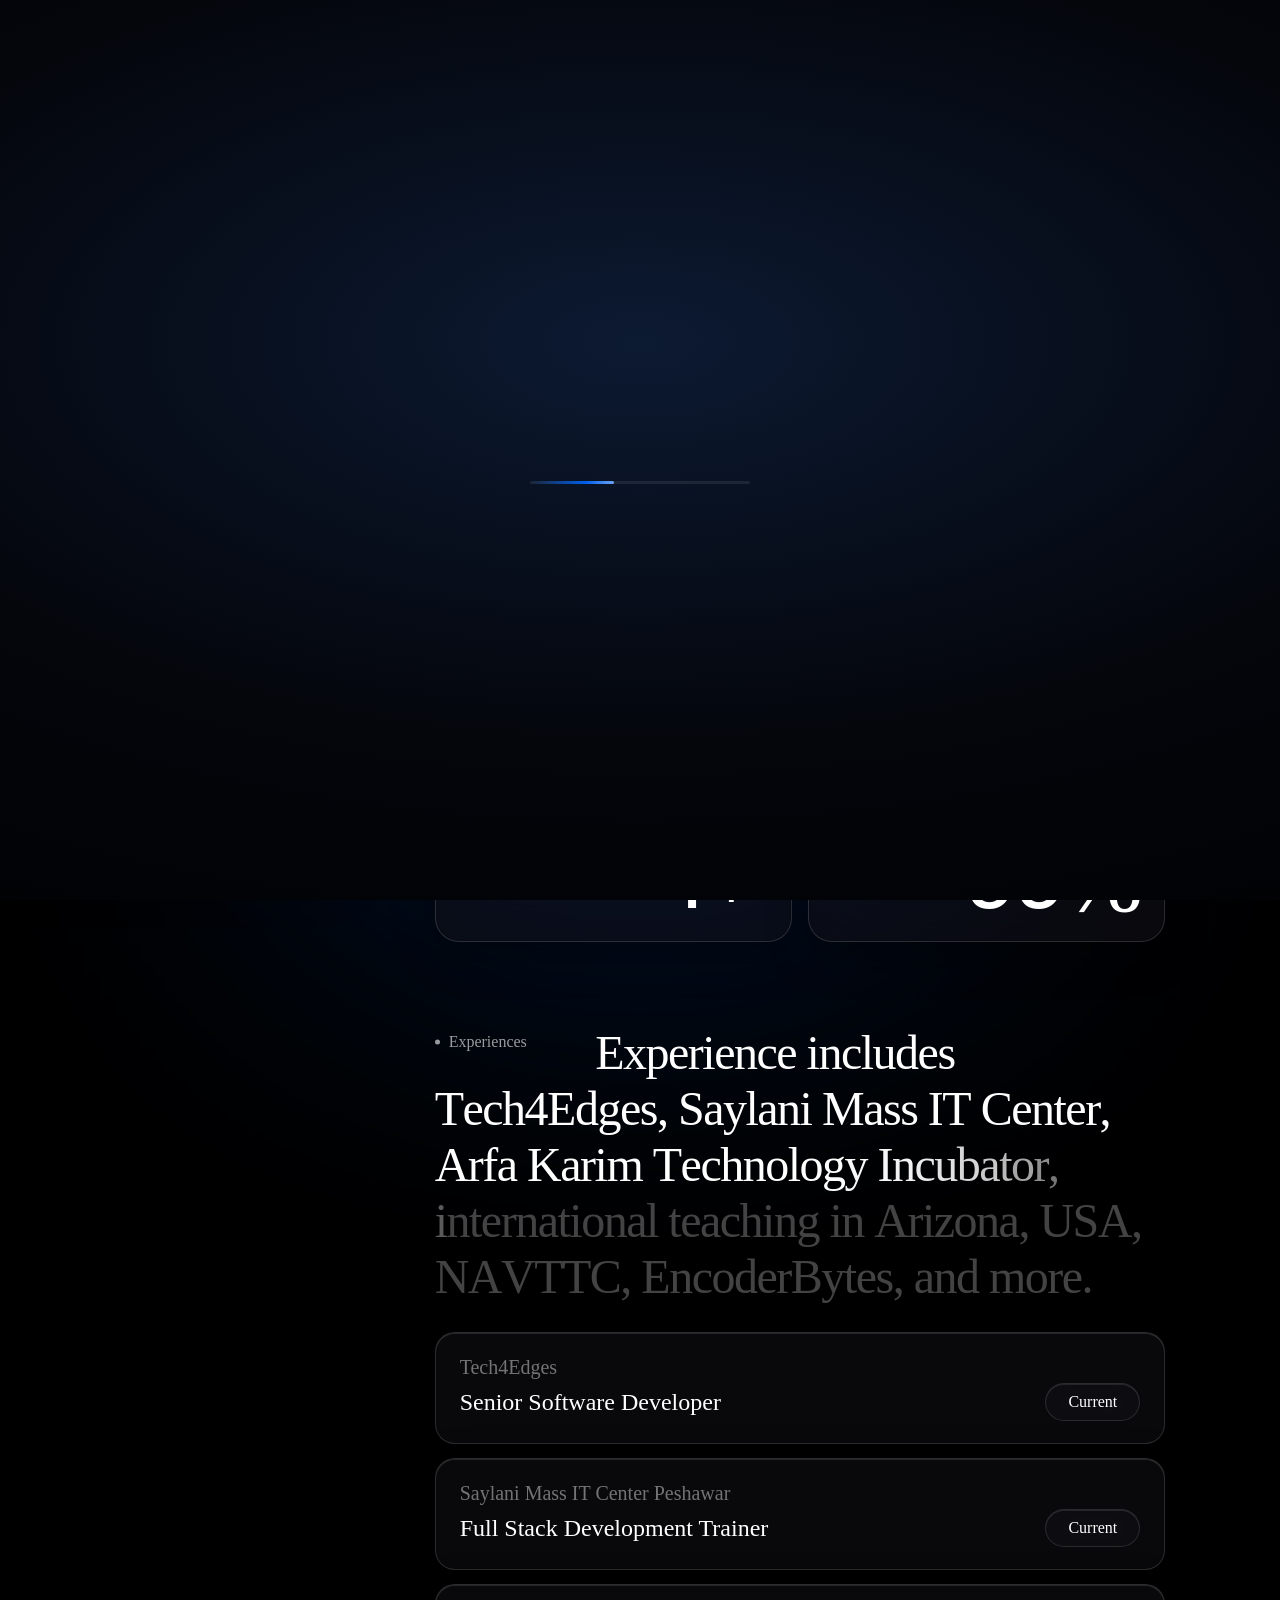
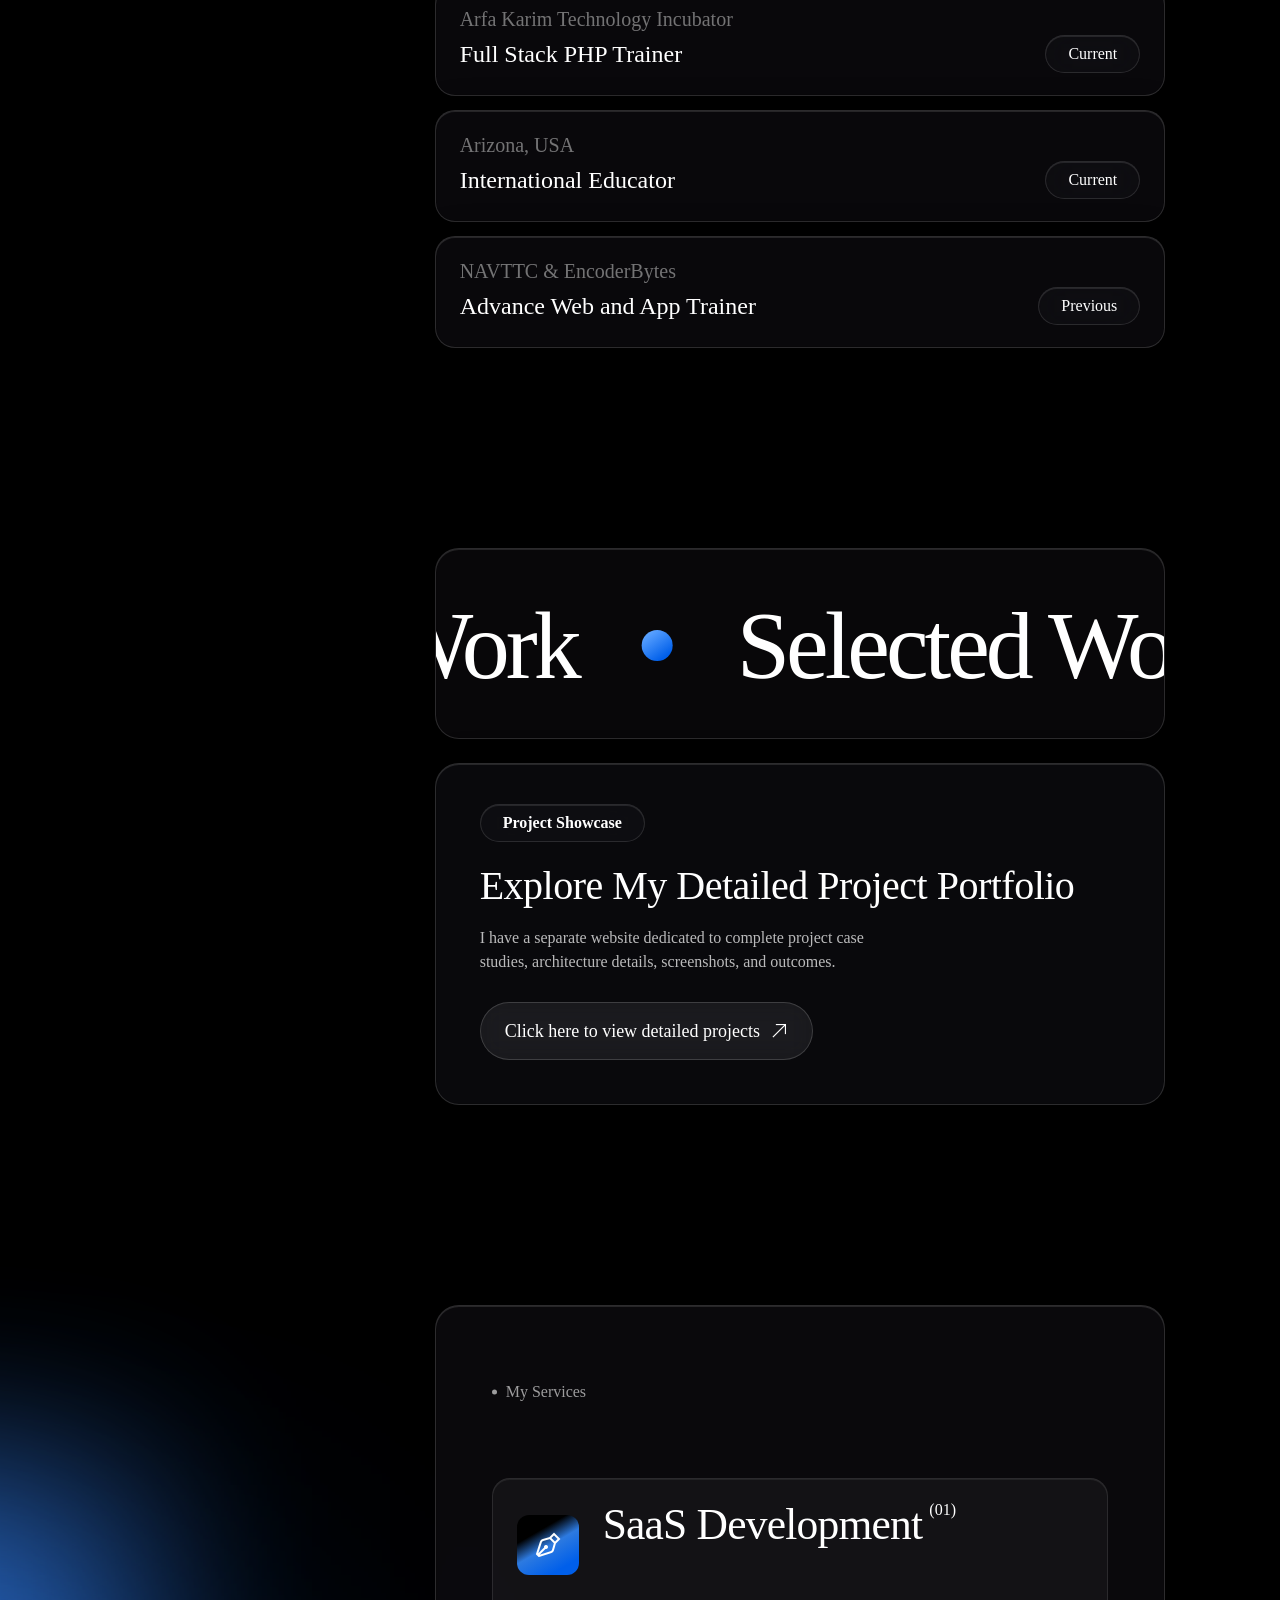
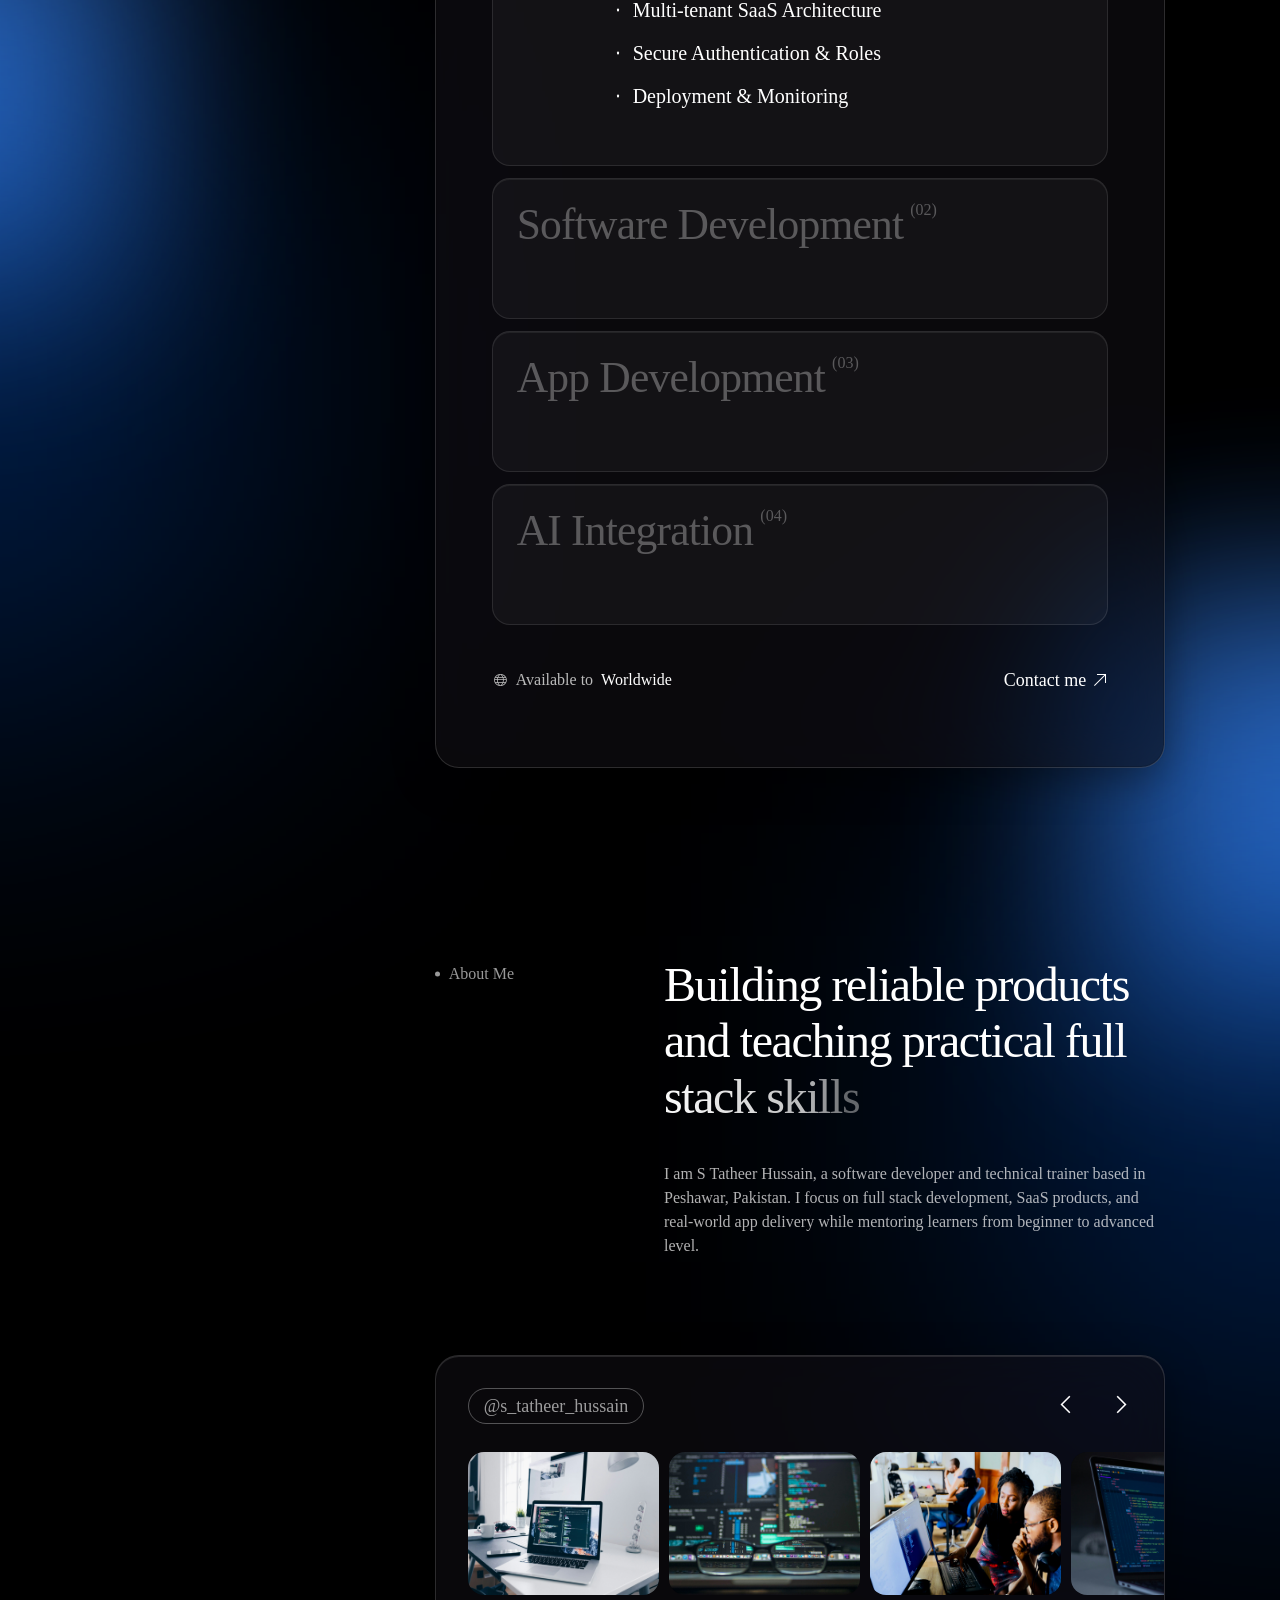
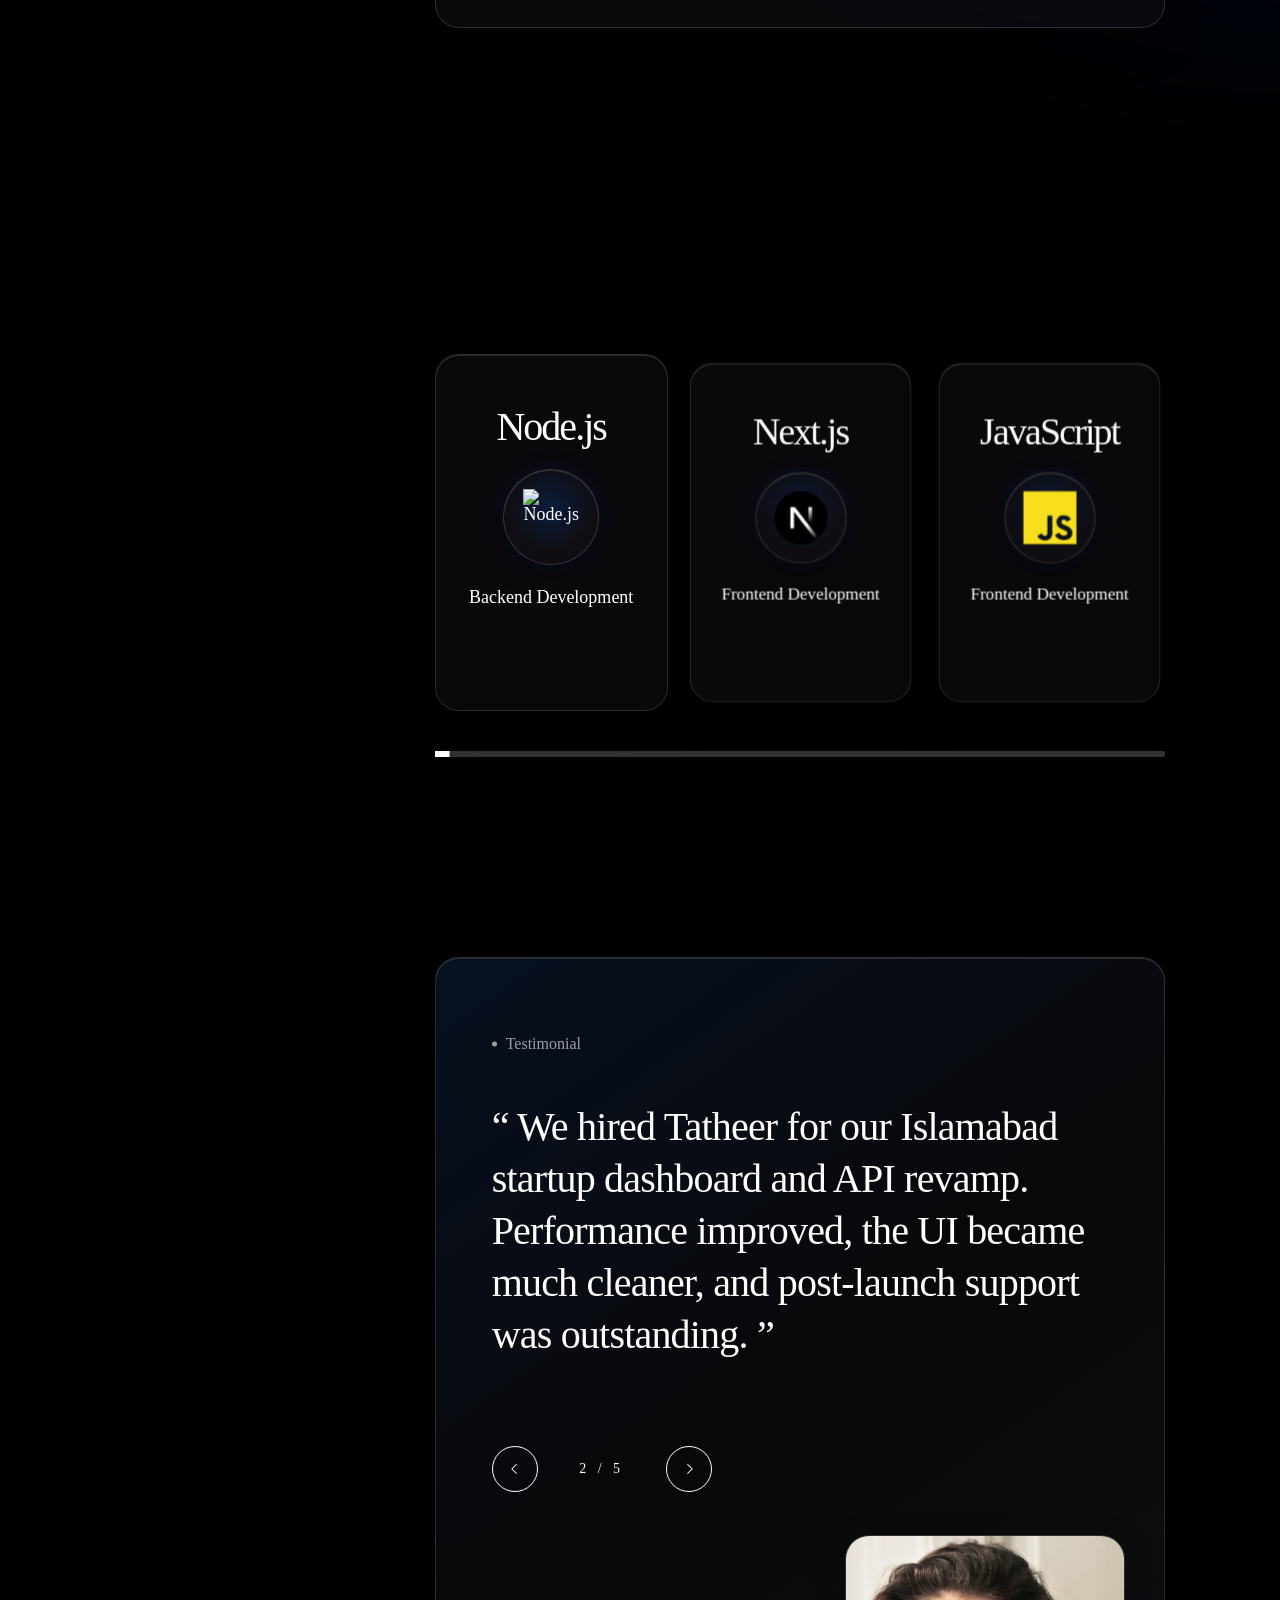
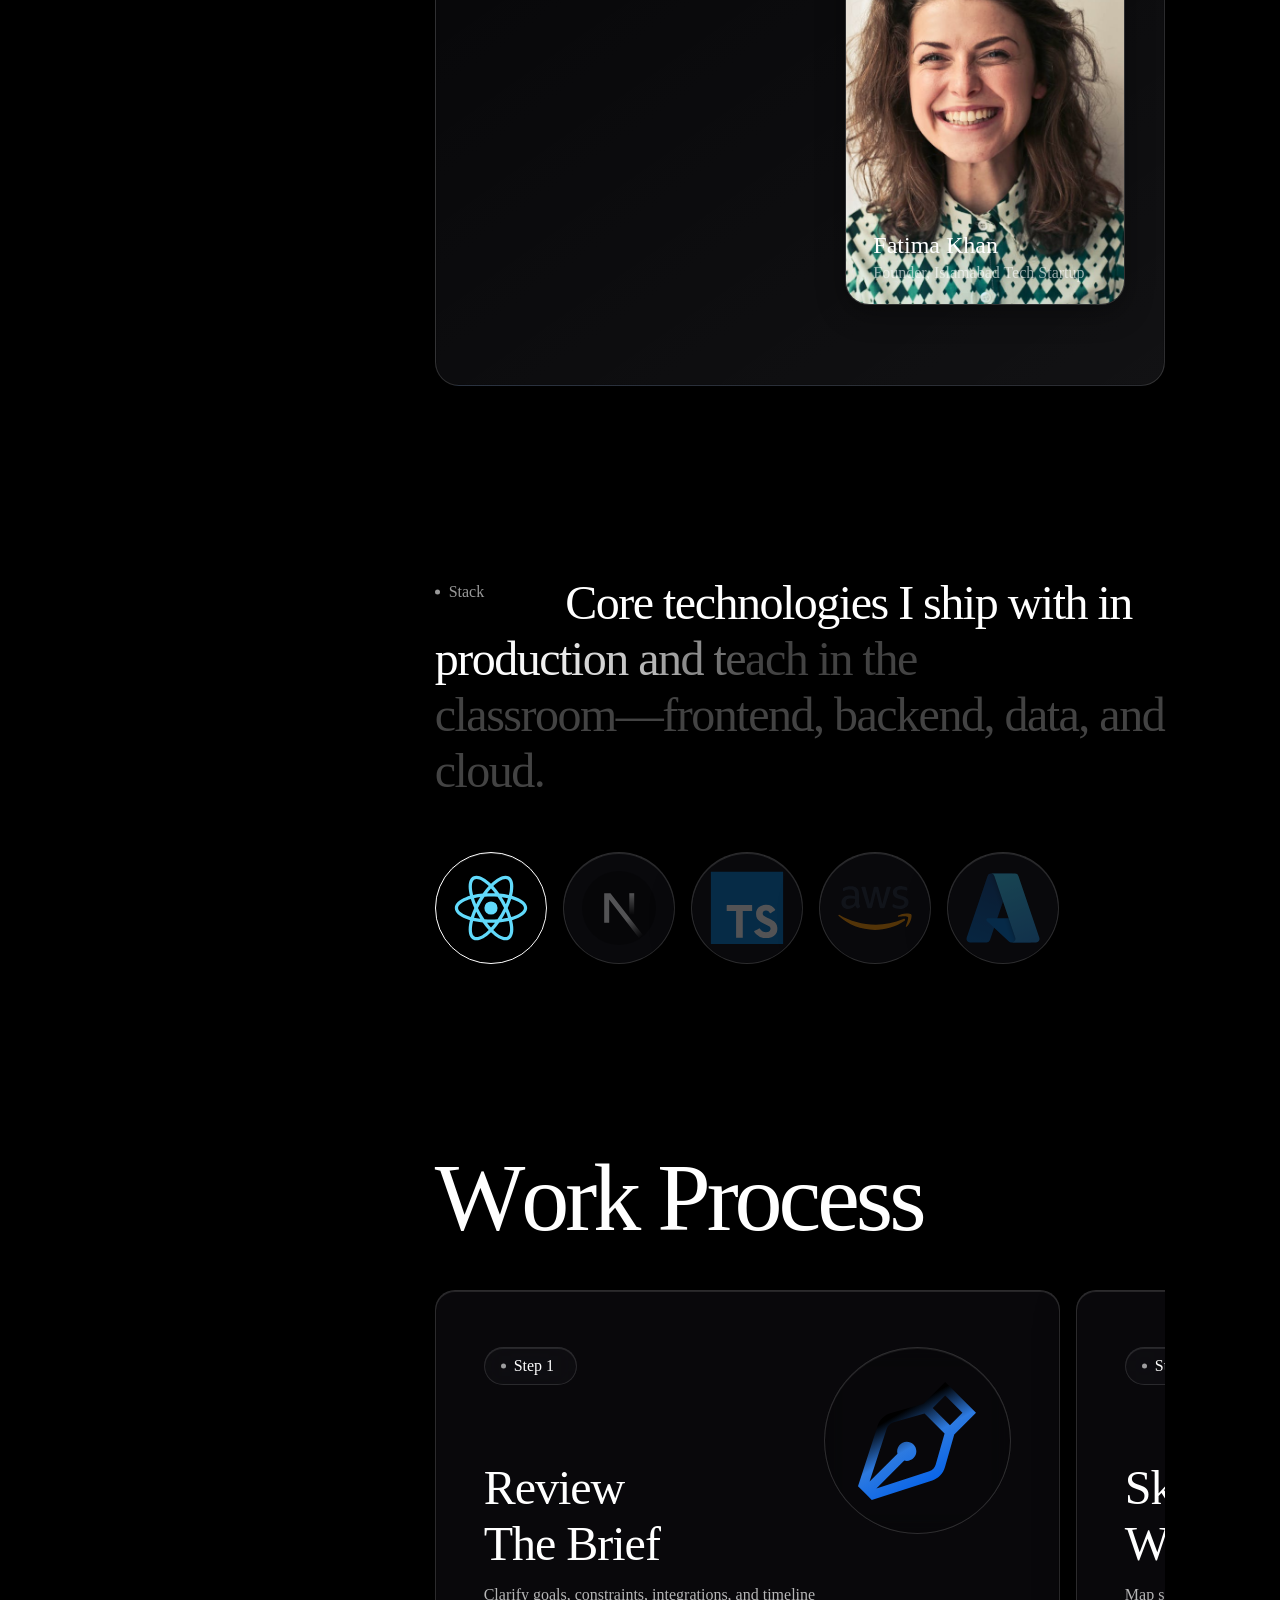
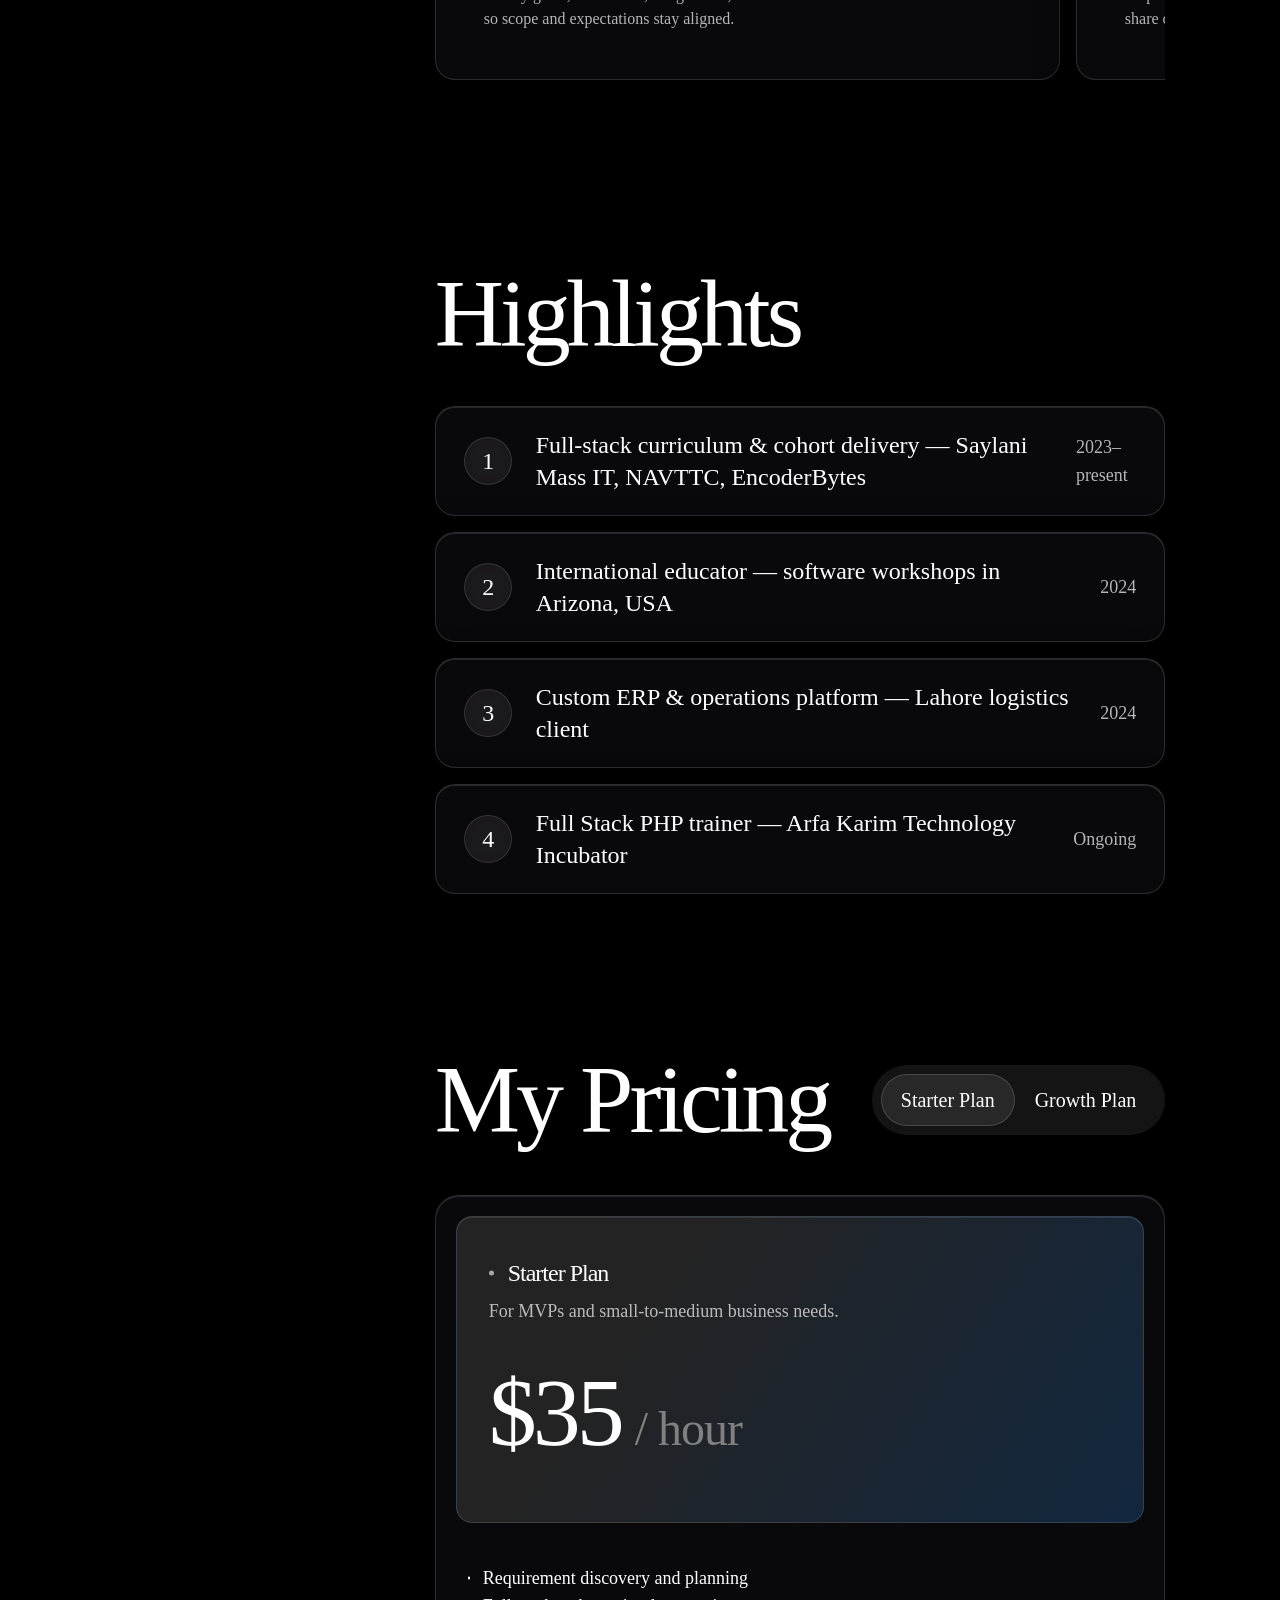
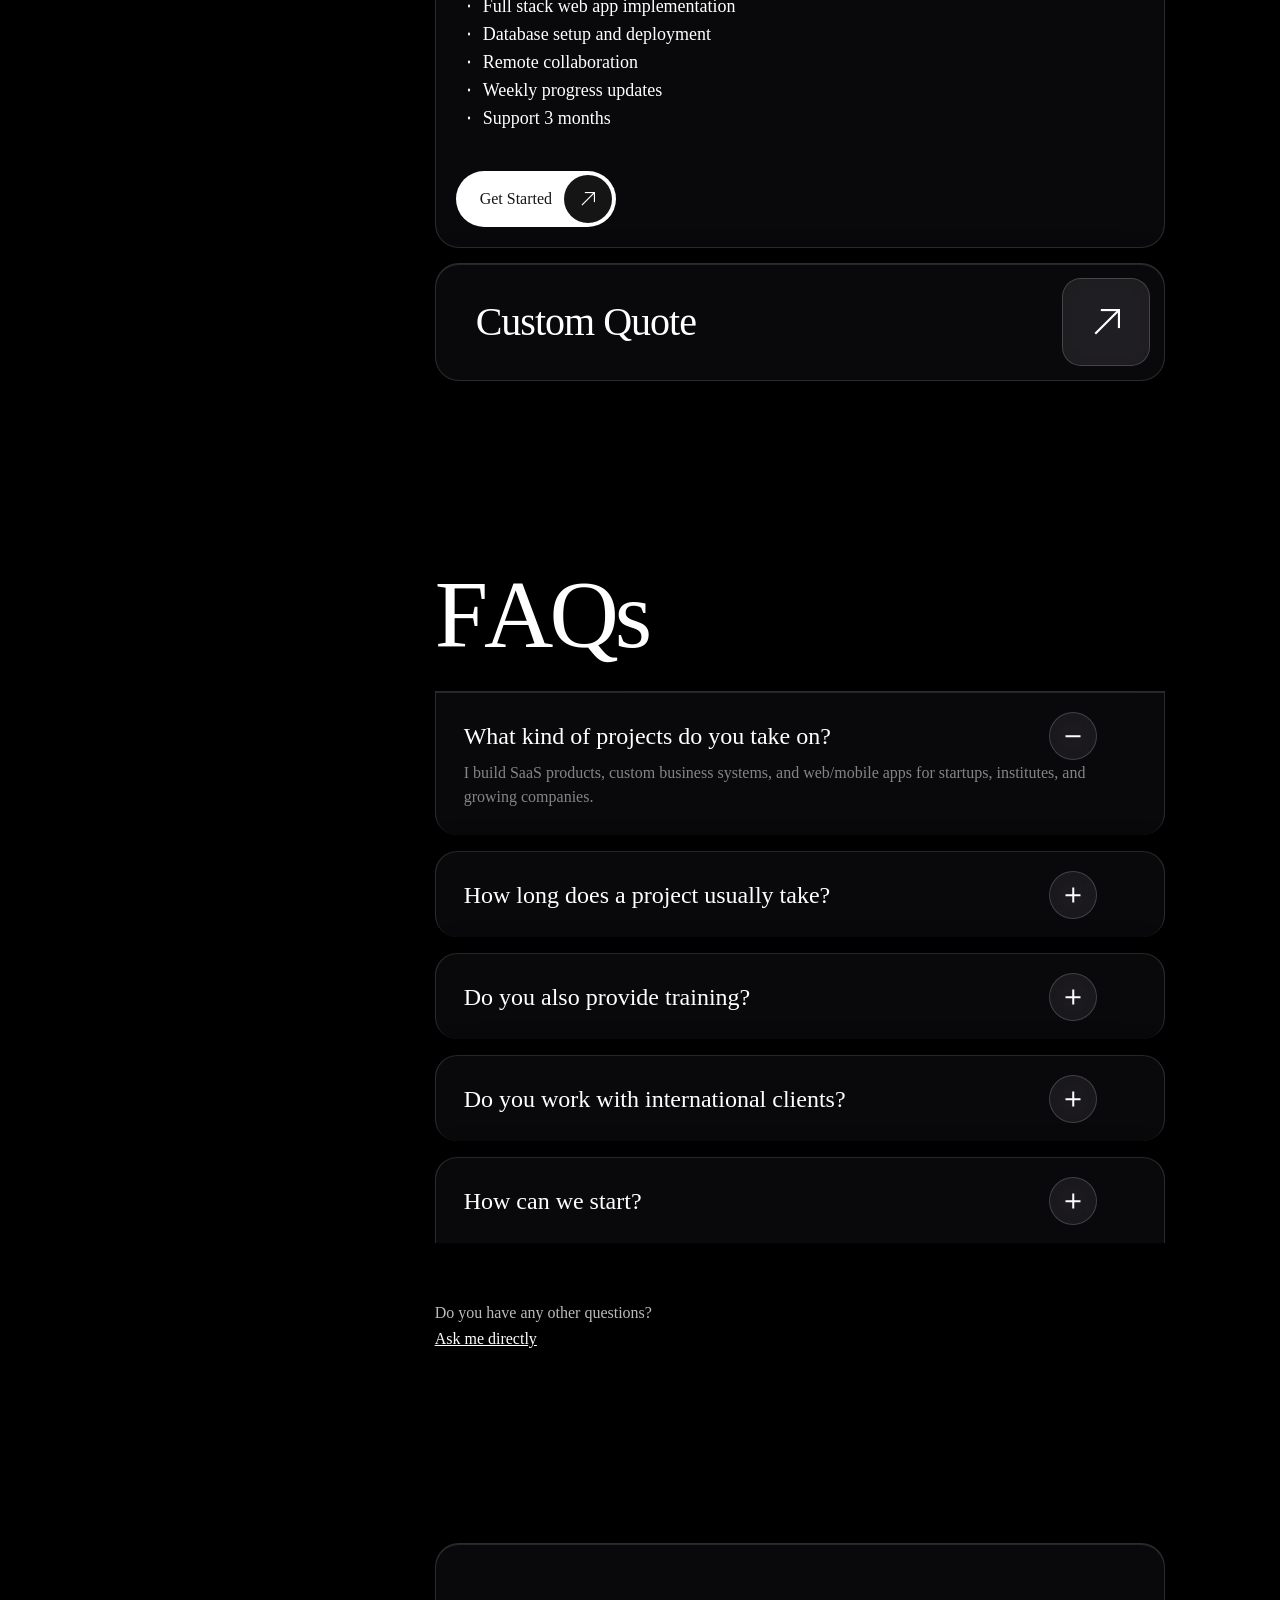
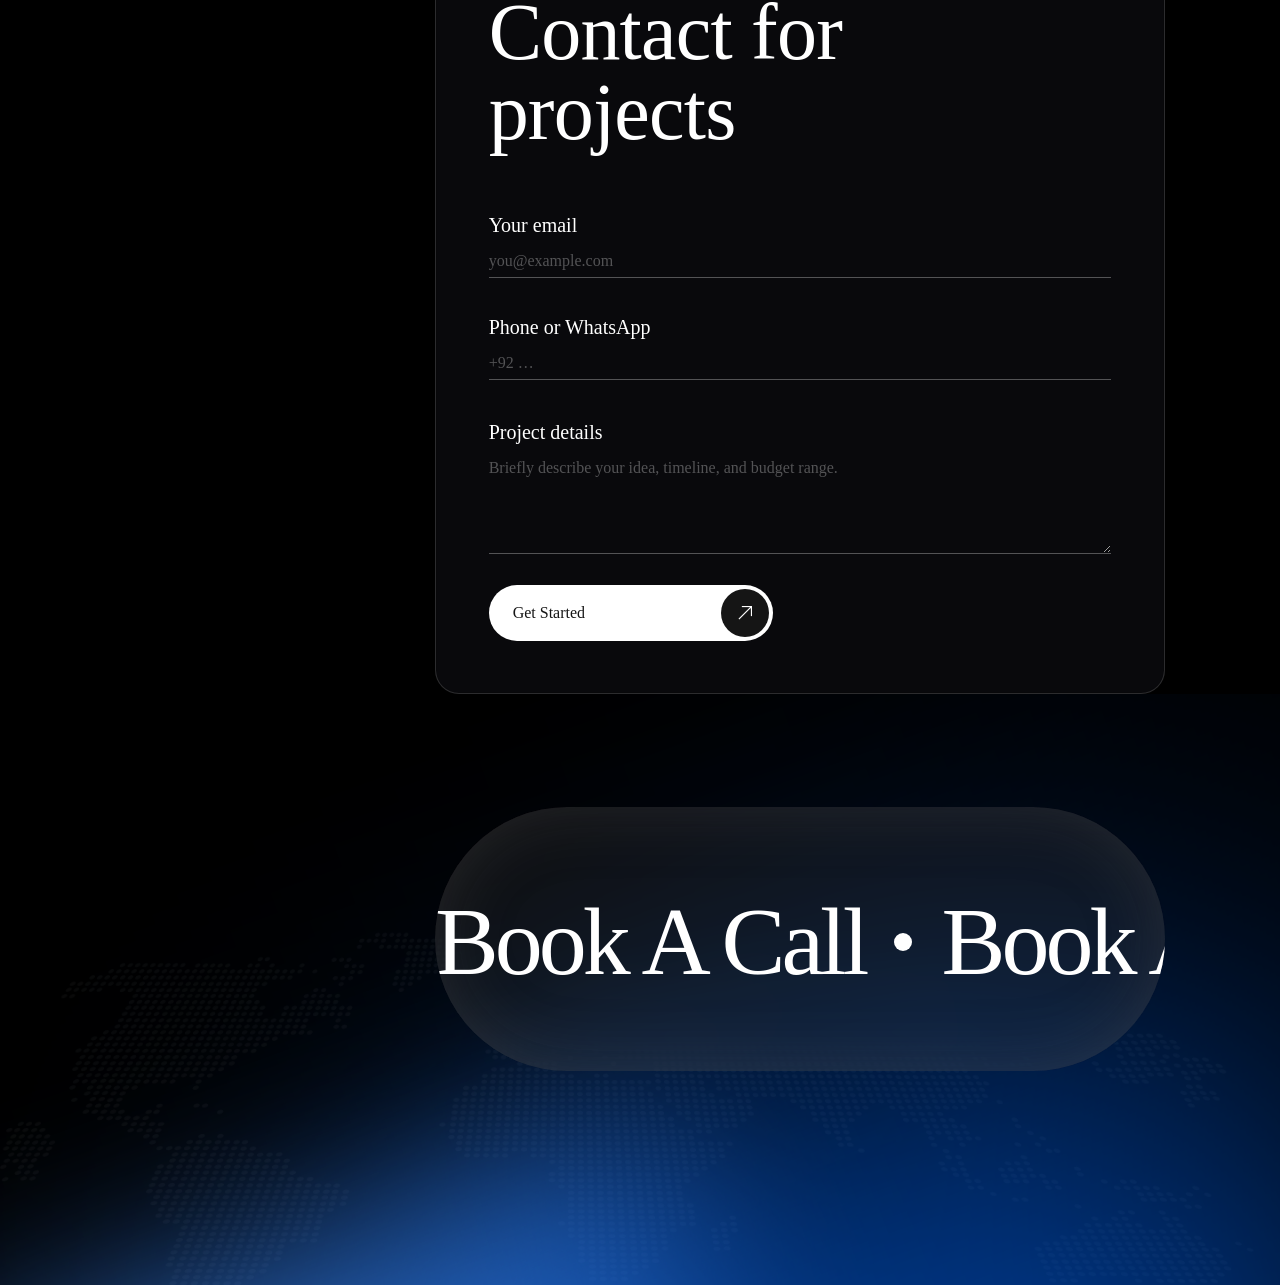
==== index.html @ ed1b65b5 "Add fixed WhatsApp button (bottom-right, wa.me link) Co-authored-by: Cursor <cursoragent@cursor.com>" ====
<!DOCTYPE html>
<html lang="en">
<head>
    <meta charset="utf-8">
    <meta http-equiv="X-UA-Compatible" content="IE=edge">
    <title>S Tatheer Hussain | Full-Stack Developer &amp; Technical Trainer</title>
    <meta name="description" content="S Tatheer Hussain builds SaaS, web, and mobile products and trains developers across Pakistan and internationally. PHP, JavaScript, React, Next.js, APIs, cloud deployment, and classroom delivery.">
    <meta name="keywords" content="S Tatheer Hussain, full stack developer Pakistan, technical trainer Peshawar, PHP trainer, React developer, Next.js, SaaS developer, NAVTTC, Arfa Karim Technology Incubator">
    <meta name="author" content="S Tatheer Hussain">
    <meta name="robots" content="index, follow, max-image-preview:large, max-snippet:-1, max-video-preview:-1">
    <meta name="googlebot" content="index, follow, max-image-preview:large, max-snippet:-1, max-video-preview:-1">
    <meta name="bingbot" content="index, follow, max-image-preview:large, max-snippet:-1, max-video-preview:-1">
    <meta name="referrer" content="strict-origin-when-cross-origin">
    <meta name="format-detection" content="telephone=no">
    <link rel="canonical" href="https://tatheer.dev/">
    <link rel="alternate" hreflang="en" href="https://tatheer.dev/">
    <link rel="alternate" hreflang="x-default" href="https://tatheer.dev/">

    <meta property="og:type" content="website">
    <meta property="og:url" content="https://tatheer.dev/">
    <meta property="og:title" content="S Tatheer Hussain | Full-Stack Developer &amp; Technical Trainer">
    <meta property="og:description" content="Full-stack engineering, SaaS delivery, and professional training for institutes, startups, and product teams.">
    <meta property="og:image" content="https://tatheer.dev/asset/images/tatheer-profile.png">
    <meta property="og:image:secure_url" content="https://tatheer.dev/asset/images/tatheer-profile.png">
    <meta property="og:image:width" content="1200">
    <meta property="og:image:height" content="1200">
    <meta property="og:image:alt" content="Portrait of S Tatheer Hussain, full-stack developer and technical trainer">
    <meta property="og:site_name" content="S Tatheer Hussain Portfolio">
    <meta property="og:locale" content="en_US">

    <meta name="twitter:card" content="summary_large_image">
    <meta name="twitter:title" content="S Tatheer Hussain | Full-Stack Developer &amp; Technical Trainer">
    <meta name="twitter:description" content="Full-stack engineering, SaaS delivery, and technical training.">
    <meta name="twitter:image" content="https://tatheer.dev/asset/images/tatheer-profile.png">
    <meta name="twitter:image:alt" content="Portrait of S Tatheer Hussain, full-stack developer and technical trainer">

    <meta name="viewport" content="width=device-width, initial-scale=1, viewport-fit=cover">
    <meta name="theme-color" content="#005fea">
    <meta name="color-scheme" content="dark">

    <link rel="stylesheet" type="text/css" href="asset/css/bootstrap.css">
    <link rel="stylesheet" type="text/css" href="asset/css/bootstrap-select.min.css">

    <link rel="stylesheet" type="text/css" href="asset/css/styles.css">
    <link rel="stylesheet" type="text/css" href="asset/css/swiper-bundle.min.css">
    <link rel="stylesheet" type="text/css" href="asset/css/odometer.min.css">
    <link rel="stylesheet" type="text/css" href="asset/css/lightbox.min.css">

    <link rel="stylesheet" type="text/css" href="asset/css/animate.min.css">

    <link rel="stylesheet" href="asset/font/fonts.css">
    <link rel="preconnect" href="https://fonts.googleapis.com">
    <link rel="preconnect" href="https://fonts.gstatic.com" crossorigin>
    <link rel="dns-prefetch" href="https://cdn.jsdelivr.net">
    <link href="https://fonts.googleapis.com/css2?family=Great+Vibes&display=swap" rel="stylesheet">
    <link rel="stylesheet" type="text/css" href="asset/icons/icomoon/style.css">

    <link rel="icon" href="asset/images/logo/logo.png" type="image/png" sizes="32x32">
    <link rel="apple-touch-icon" href="asset/images/logo/logo.png">
    <link rel="preload" as="image" href="asset/images/tatheer-profile.png" fetchpriority="high">
</head>
<body class="counter-scroll">
    <div id="site-loader" class="site-loader" role="progressbar" aria-busy="true" aria-label="Loading Tatheer portfolio" aria-valuemin="0" aria-valuemax="100" aria-valuetext="Loading">
        <div class="site-loader-backdrop"></div>
        <div class="site-loader-inner">
            <div class="site-loader-name" aria-hidden="true">
                <span class="site-loader-letter" style="--i:0">T</span><span class="site-loader-letter" style="--i:1">a</span><span class="site-loader-letter" style="--i:2">t</span><span class="site-loader-letter" style="--i:3">h</span><span class="site-loader-letter" style="--i:4">e</span><span class="site-loader-letter" style="--i:5">e</span><span class="site-loader-letter" style="--i:6">r</span>
            </div>
            <div class="site-loader-bar" aria-hidden="true"><span class="site-loader-bar-fill"></span></div>
        </div>
    </div>
    <!-- Start Wrapper -->
    <div id="wrapper">

        <video class="body-overlay" muted autoplay loop playsinline webkit-playsinline disablepictureinpicture preload="none">
            <source src="asset/images/bg-3d/video4.mp4" type="video/mp4">
        </video>

        <!-- tf-btn-menu -->
        <div class="tf-btn-menu" role="button" tabindex="0" aria-label="Open navigation menu">
            <img src="asset/icons/dashboard.svg" alt="" width="24" height="24" decoding="async">
        </div>
        <!-- /tf-btn-menu -->

        <!-- tf-sidebar-menu -->
        <div class="tf-sidebar-menu tf-canvas">
            <div class="overlay"></div>
            <div class="sidebar-menu-inner">
                <div class="sidebar-wrap">
                    <div class="sidebar-heading">
                        <div class="heading text-body-1 dot-before">Menu</div>
                        <span class="close-canvas">
                            <i class="icon icon-times-solid"></i>
                        </span>
                    </div>
                    <ul class="sidebar-nav nav-scroll">
                        <li>
                            <a class="scroll-to active" href="#home">
                                <i class="icon icon-home-solid"></i><span class="text-body-2">Home</span>
                            </a>
                        </li>
                        <li>
                            <a class="scroll-to" href="#experience">
                                <i class="icon icon-toolbox-solid"></i><span class="text-body-2">Experience</span>
                            </a>
                        </li>
                        <li>
                            <a class="scroll-to" href="#works">
                                <i class="icon icon-tasks-solid"></i><span class="text-body-2">Selected Works</span>
                            </a>
                        </li>
                        <li>
                            <a class="scroll-to" href="#services">
                                <i class="icon icon-stream-solid"></i><span class="text-body-2">Services</span>
                            </a>
                        </li>
                        <li>
                            <a class="scroll-to" href="#about">
                                <i class="icon icon-user-solid"></i><span class="text-body-2">About</span>
                            </a>
                        </li>
                        <li>
                            <a class="scroll-to" href="#testimonial">
                                <i class="icon icon-poll-h-solid"></i><span class="text-body-2">Testimonial</span>
                            </a>
                        </li>
                        <li>
                            <a class="scroll-to" href="#partners">
                                <i class="icon icon-user-friends-solid"></i><span class="text-body-2">Stack</span>
                            </a>
                        </li>
                        <li>
                            <a class="scroll-to" href="#awards">
                                <i class="icon icon-ring-solid"></i><span class="text-body-2">Highlights</span>
                            </a>
                        </li>
                        <li>
                            <a class="scroll-to" href="#pricing">
                                <i class="icon icon-tags-solid"></i><span class="text-body-2">Pricing</span>
                            </a>
                        </li>
                        <li>
                            <a class="scroll-to" href="#faqs">
                                <i class="icon icon-comment-alt-solid"></i><span class="text-body-2">FAQs</span>
                            </a>
                        </li>
                        <li>
                            <a class="scroll-to" href="#contact">
                                <i class="icon icon-envelope-solid"></i><span class="text-body-2">Contact</span>
                            </a>
                        </li>
                    </ul>
                </div>
                <div class="sidebar-social">
                    <div class="heading text-body-1 dot-before">Social Network</div>
                    <ul class="social-links">
                        <li>
                            <a href="https://linkedin.com/in/tatheer" target="_blank" rel="noopener noreferrer" aria-label="LinkedIn"><i class="icon icon-linkedin-in"></i></a>
                        </li>
                        <li>
                            <a href="https://github.com/00tatheer00" target="_blank" rel="noopener noreferrer" aria-label="GitHub"><i class="icon icon-github"></i></a>
                        </li>
                        <li>
                            <a href="https://instagram.com/s_tatheer_hussain" target="_blank" rel="noopener noreferrer" aria-label="Instagram"><i class="icon icon-instagram"></i></a>
                        </li>
                        <li>
                            <a href="https://facebook.com/tatheer.hussainsth" target="_blank" rel="noopener noreferrer" aria-label="Facebook"><i class="icon icon-facebook-f"></i></a>
                        </li>
                    </ul>
                </div>
            </div>
        </div>
        <!-- /tf-sidebar-menu -->

        <!-- right-nav -->
        <ul class="right-nav nav-scroll">
            <li>
                <a class="scroll-to active" href="#home">
                    <i class="icon icon-home-solid"></i>
                    <span class="tooltip text-body-3">Home</span>
                </a>
            </li>
            <li>
                <a class="scroll-to" href="#experience">
                    <i class="icon icon-toolbox-solid"></i>
                    <span class="tooltip text-body-3">Experience</span>
                </a>
            </li>
            <li>
                <a class="scroll-to" href="#works">
                    <i class="icon icon-tasks-solid"></i>
                    <span class="tooltip text-body-3">Selected Works</span>
                </a>
            </li>
            <li>
                <a class="scroll-to" href="#services">
                    <i class="icon icon-stream-solid"></i>
                    <span class="tooltip text-body-3">Services</span>
                </a>
            </li>
            <li>
                <a class="scroll-to" href="#about">
                    <i class="icon icon-user-solid"></i>
                    <span class="tooltip text-body-3">About</span>
                </a>
            </li>
            <li>
                <a class="scroll-to" href="#testimonial">
                    <i class="icon icon-poll-h-solid"></i>
                    <span class="tooltip text-body-3">Testimonial</span>
                </a>
            </li>
            <li>
                <a class="scroll-to" href="#partners">
                    <i class="icon icon-user-friends-solid"></i>
                    <span class="tooltip text-body-3">Stack</span>
                </a>
            </li>
            <li>
                <a class="scroll-to" href="#awards">
                    <i class="icon icon-ring-solid"></i>
                    <span class="tooltip text-body-3">Highlights</span>
                </a>
            </li>
            <li>
                <a class="scroll-to" href="#pricing">
                    <i class="icon icon-tags-solid"></i>
                    <span class="tooltip text-body-3">Pricing</span>
                </a>
            </li>
            <li>
                <a class="scroll-to" href="#faqs">
                    <i class="icon icon-comment-alt-solid"></i>
                    <span class="tooltip text-body-3">FAQs</span>
                </a>
            </li>
            <li>
                <a class="scroll-to" href="#contact">
                    <i class="icon icon-envelope-solid"></i>
                    <span class="tooltip text-body-3">Contact</span>
                </a>
            </li>
        </ul>
        <!-- /right-nav -->

        <!-- left-sidebar -->
        <div class="left-sidebar">                
            <div class="heading">
                <img src="asset/images/logo/logo.png" alt="Tatheer logo">
                <div class="box-status">
                    <div class="dot"></div>
                    <div class="text-body-1">Available for <span class="number">new projects</span></div>
                </div>
            </div>
            <div class="image">
                <div class="profile-hero">
                    <div class="avatar avatar-wrap">
                        <img class="avatar-bg" src="asset/images/tatheer-profile.png" alt="S Tatheer Hussain" loading="eager" fetchpriority="high" decoding="async">
                        <img class="lazyload avatar-no-bg" style="display: none;" src="asset/images/tatheer-profile.png" data-src="asset/images/tatheer-profile.png" alt="S Tatheer Hussain">
                    </div>
                </div>
            </div>
            <div class="profile-meta">
                <p class="profile-name-script" aria-hidden="true">Tatheer</p>
                <div class="infor">
                    <h6 class="mail letter-spacing-0">tatheerabidi00@gmail.com</h6>
                    <div class="text-body-2 address">Based in Peshawar, Pakistan</div>
                </div>
                <ul class="social-links justify-content-center">
                    <li>
                        <a href="https://linkedin.com/in/tatheer" target="_blank" rel="noopener noreferrer" aria-label="LinkedIn"><i class="icon icon-linkedin-in"></i></a>
                    </li>
                    <li>
                        <a href="https://github.com/00tatheer00" target="_blank" rel="noopener noreferrer" aria-label="GitHub"><i class="icon icon-github"></i></a>
                    </li>
                    <li>
                        <a href="https://instagram.com/s_tatheer_hussain" target="_blank" rel="noopener noreferrer" aria-label="Instagram"><i class="icon icon-instagram"></i></a>
                    </li>
                    <li>
                        <a href="https://facebook.com/tatheer.hussainsth" target="_blank" rel="noopener noreferrer" aria-label="Facebook"><i class="icon icon-facebook-f"></i></a>
                    </li>
                </ul>
            </div>
            <a href="#contact" class="bot-button">
                <div class="text-body-1 text">Get Started</div>
                <i class="icon icon-arrow-top-right"></i>
            </a>
        </div>
        <!-- /left-sidebar -->

        <!-- main-content -->
        <div class="main-content relative" role="main">
            <!-- section-hero -->
            <section class="section-hero" id="home">
                <div class="tf-container">
                    <div class="row">
                        <div class="offset-xxl-5 col-xxl-7 offset-xl-4 col-xl-7 offset-lg-2 col-lg-8">
                            <div class="icon-gradient"></div>
                            <div class="text-body-1 infor split-text split-lines-transform">Peshawar, Pakistan</div>
                            <div class="main-title">
                                <div class="text-body-1 dot-before subtitle">Introduction</div>
                                <h1 class="title split-text effect-right">S Tatheer Hussain <br> Software Developer &amp; Technical Trainer</h1>
                                <div class="text-body-2 text">I build full-stack web and mobile products for real businesses, and I train developers from fundamentals through production-ready delivery. <br> Modern stacks, clear communication, and maintainable code.</div>
                            </div>
                            <div class="indicators">
                                <ul class="list-tags">
                                    <li><span class="text-body-2 io-reveal io-fade-up">SaaS development</span></li>
                                    <li><span class="text-body-2 io-reveal io-fade-up" data-reveal-delay="0.1s">Full-stack engineering</span></li>
                                    <li><span class="text-body-2 io-reveal io-fade-up" data-reveal-delay="0.2s">Mobile &amp; web apps</span></li>
                                    <li><span class="text-body-2 io-reveal io-fade-up">Technical training</span></li>
                                </ul>
                                <div class="indicators-wrap">
                                    <div class="indicators-item io-reveal io-fade-up">
                                        <div class="text-body-1 dot-before indicators-title">Years in Tech</div>
                                        <div class="wg-counter style-1">
                                            <div class="flex align-items-center justify-content-end">
                                                <div class="odometer text-display-2" data-number="4">1</div>
                                                <span class="sub-odo text-display-2">+</span>
                                            </div>
                                        </div>
                                    </div>
                                    <div class="indicators-item type-1 io-reveal io-fade-up" data-reveal-delay="0.1s">
                                        <div class="text-body-1 dot-before indicators-title">Project Success</div>
                                        <div class="wg-counter style-1">
                                            <div class="flex align-items-center justify-content-end">
                                                <div class="odometer text-display-2" data-number="99">10</div>
                                                <span class="sub-odo text-display-2">%</span>
                                            </div>
                                        </div>
                                    </div>
                                </div>
                            </div>
                        </div>
                    </div>
                </div>
            </section>
            <!-- /section-hero -->
            <div class="box-gradient1 img_bg-hero"></div>
            <!-- wrapper-content -->
            <div class="wrapper-content relative overflow-hidden">
                <!-- section-experiences -->
                <section class="section-experiences" id="experience">
                    <div class="tf-container">
                        <div class="row">
                            <div class="offset-xxl-5 col-xxl-7 offset-xl-4 col-xl-7 offset-lg-2 col-lg-8">
                                <div class="text-body-2 dot-before subtitle">Experiences</div>
                                <h2 class="desc text-color-change text-tab">
                                    <span></span> Experience includes Tech4Edges, Saylani Mass IT Center, Arfa Karim Technology Incubator, international teaching in Arizona, USA, NAVTTC, EncoderBytes, and more.
                                </h2>
                                <div class="experiences-wrap">
                                    <div class="item scrolling-effect effectLeft">
                                        <div class="sub-heading text">Tech4Edges</div>
                                        <div class="job-title">
                                            <h6 class="title">Senior Software Developer</h6>
                                            <div class="text-body-2 time-line type-tags">Current</div>
                                        </div>
                                    </div>
                                    <div class="item scrolling-effect effectLeft">
                                        <div class="sub-heading text">Saylani Mass IT Center Peshawar</div>
                                        <div class="job-title">
                                            <h6 class="title">Full Stack Development Trainer</h6>
                                            <div class="text-body-2 time-line type-tags">Current</div>
                                        </div>
                                    </div>
                                    <div class="item scrolling-effect effectLeft">
                                        <div class="sub-heading text">Arfa Karim Technology Incubator</div>
                                        <div class="job-title">
                                            <h6 class="title">Full Stack PHP Trainer</h6>
                                            <div class="text-body-2 time-line type-tags">Current</div>
                                        </div>
                                    </div>
                                    <div class="item scrolling-effect effectLeft">
                                        <div class="sub-heading text">Arizona, USA</div>
                                        <div class="job-title">
                                            <h6 class="title">International Educator</h6>
                                            <div class="text-body-2 time-line type-tags">Current</div>
                                        </div>
                                    </div>
                                    <div class="item scrolling-effect effectLeft">
                                        <div class="sub-heading text">NAVTTC & EncoderBytes</div>
                                        <div class="job-title">
                                            <h6 class="title">Advance Web and App Trainer</h6>
                                            <div class="text-body-2 time-line type-tags">Previous</div>
                                        </div>
                                    </div>
                                </div>
                            </div>
                        </div>
                    </div>
                </section>
                <!-- /section-experiences -->
                <!-- section-selected-works -->
                <section class="section-selected-works" id="works">
                    <div class="tf-container">
                        <div class="row">
                            <div class="offset-xxl-5 col-xxl-7 offset-xl-4 col-xl-7 offset-lg-2 col-lg-8">
                                <div class="banner-slider">
                                    <div class="text-container scroll-banners effect-right">
                                        <span class="banner-text text-display-2 fw-medium">Selected Work</span>
                                        <span class="banner-img"><span class="dot-circle"></span></span>
                                        <span class="banner-text text-display-2 fw-medium">Selected Work</span>
                                        <span class="banner-img"><span class="dot-circle"></span></span>
                                        <span class="banner-text text-display-2 fw-medium">Selected Work</span>
                                        <span class="banner-img"><span class="dot-circle"></span></span>
                                        <span class="banner-text text-display-2 fw-medium">Selected Work</span>
                                        <span class="banner-img"><span class="dot-circle"></span></span>
                                        <span class="banner-text text-display-2 fw-medium">Selected Work</span>
                                        <span class="banner-img"><span class="dot-circle"></span></span>
                                        <span class="banner-text text-display-2 fw-medium">Selected Work</span>
                                        <span class="banner-img"><span class="dot-circle"></span></span>
                                    </div>
                                </div>
                                <div class="works-wrap">
                                    <div class="projects-cta-card scrolling-effect effectLeft">
                                        <div class="badge text-body-2 type-tags">Project Showcase</div>
                                        <h3 class="title fw-medium">Explore My Detailed Project Portfolio</h3>
                                        <p class="text-body-2 desc">
                                            I have a separate website dedicated to complete project case studies, architecture details, screenshots, and outcomes.
                                        </p>
                                        <a href="https://tatheer-projects.vercel.app" target="_blank" rel="noopener noreferrer" class="cta-link text-body-1 fw-medium">
                                            Click here to view detailed projects
                                            <i class="icon icon-arrow-top-right"></i>
                                        </a>
                                    </div>
                                </div>
                            </div>
                        </div>
                    </div>
                </section>
                <div class="box-gradient1 img_bg-1"></div>
                <!-- /section-selected-works -->
                <!-- section-services -->
                <div class="section-services" id="services">
                    <div class="tf-container">
                        <div class="row">
                            <div class="offset-xxl-5 col-xxl-7 offset-xl-4 col-xl-7 offset-lg-2 col-lg-8">
                                <div class="section-services-inner">
                                    <div class="text-body-2 dot-before subtitle">My Services</div>
                                    <div class="services-wrap accordion-wrap" id="accordion-services">
                                        <div class="item active accordion-item" data-bs-toggle="collapse" role="button" 
                                            data-bs-target="#collapse-services-1" aria-expanded="true" aria-controls="collapse-services-1">
                                            <div class="heading accordion-head">
                                                <div class="icon">
                                                    <i class="icon-pen-nib-solid"></i>
                                                </div>
                                                <div class="text-display-2 title fw-medium">
                                                    <div class="split-text effect-right">SaaS Development</div>
                                                    <span class="text-body-1">(01)</span>
                                                </div>
                                            </div>
                                            <div id="collapse-services-1" class="accordion-collapse collapse show" data-bs-parent="#accordion-services">
                                                <div class="list-text">
                                                    <div class="text sub-heading">Multi-tenant SaaS Architecture</div>
                                                    <div class="text sub-heading">Secure Authentication & Roles</div>
                                                    <div class="text sub-heading">Deployment & Monitoring</div>
                                                </div>
                                            </div>
                                        </div>
                                        <div class="item collapsed accordion-item" data-bs-toggle="collapse" role="button" 
                                            data-bs-target="#collapse-services-2" aria-expanded="true" aria-controls="collapse-services-2">
                                            <div class="heading accordion-head">
                                                <div class="icon">
                                                    <i class="icon-ribbon-solid"></i>
                                                </div>
                                                <div class="text-display-2 title fw-medium">
                                                    <div class="split-text effect-right">Software Development</div>
                                                    <span class="text-body-1">(02)</span>
                                                </div>
                                            </div>
                                            <div id="collapse-services-2" class="accordion-collapse collapse" data-bs-parent="#accordion-services">
                                                <div class="list-text">
                                                    <div class="text sub-heading">Backend API Development</div>
                                                    <div class="text sub-heading">Database Design & Optimization</div>
                                                    <div class="text sub-heading">Code Quality & Testing</div>
                                                </div>
                                            </div>
                                        </div>
                                        <div class="item collapsed accordion-item" data-bs-toggle="collapse" role="button" 
                                            data-bs-target="#collapse-services-3" aria-expanded="true" aria-controls="collapse-services-3">
                                            <div class="heading accordion-head">
                                                <div class="icon">
                                                    <i class="icon-crop-alt-solid"></i>
                                                </div>
                                                <div class="text-display-2 title fw-medium">
                                                    <div class="split-text effect-right">App Development</div>
                                                    <span class="text-body-1">(03)</span>
                                                </div>
                                            </div>
                                            <div id="collapse-services-3" class="accordion-collapse collapse" data-bs-parent="#accordion-services">
                                                <div class="list-text">
                                                    <div class="text sub-heading">Cross-platform Mobile Apps</div>
                                                    <div class="text sub-heading">Admin Dashboards</div>
                                                    <div class="text sub-heading">Real-time Features</div>
                                                </div>
                                            </div>
                                        </div>
                                        <div class="item collapsed accordion-item" data-bs-toggle="collapse" role="button" 
                                            data-bs-target="#collapse-services-4" aria-expanded="true" aria-controls="collapse-services-4">
                                            <div class="heading accordion-head">
                                                <div class="icon">
                                                    <i class="icon-chess-knight-solid"></i>
                                                </div>
                                                <div class="text-display-2 title fw-medium">
                                                    <div class="split-text effect-right">AI Integration</div>
                                                    <span class="text-body-1">(04)</span>
                                                </div>
                                            </div>
                                            <div id="collapse-services-4" class="accordion-collapse collapse" data-bs-parent="#accordion-services">
                                                <div class="list-text">
                                                    <div class="text sub-heading">AI-assisted Product Features</div>
                                                    <div class="text sub-heading">Workflow Automation</div>
                                                    <div class="text sub-heading">Prompt-driven Tooling</div>
                                                </div>
                                            </div>
                                        </div>
                                    </div>
                                    <div class="more-infor">
                                        <div class="worldwide text-body-2">
                                            <i class="icon icon-global"></i>
                                            Available to <span>Worldwide</span>
                                        </div>
                                        <a class="text-body-1 link" href="#contact">
                                            Contact me
                                            <i class="icon icon-arrow-top-right"></i>
                                        </a>
                                    </div>
                                </div>
                            </div>
                        </div>
                    </div>
                </div>
                <div class="box-gradient1 img_bg-2"></div>
                <!-- /section-services -->
                <!-- section-about -->
                <section class="section-about" id="about">
                    <div class="tf-container">
                        <div class="row">
                            <div class="offset-xxl-5 col-xxl-7 offset-xl-4 col-xl-7 offset-lg-2 col-lg-8">
                                <div class="heading">
                                    <div class="text-body-2 dot-before subtitle fw-medium">About Me</div>
                                    <div>
                                        <h2 class="fw-medium title text-color-change">Building reliable products and teaching practical full stack skills</h2>
                                        <div class="text-body-2 text">I am S Tatheer Hussain, a software developer and technical trainer based in Peshawar, Pakistan. I focus on full stack development, SaaS products, and real-world app delivery while mentoring learners from beginner to advanced level.</div>
                                    </div>
                                </div>
                                <div class="box-playground">
                                    <div class="top">
                                        <div class="text-body-1 fw-medium instagram-tag">@s_tatheer_hussain</div>
                                        <div class="box-nav style-1">
                                            <div class="nav-sw navigation-prev-playground">
                                                <span class="icon icon-angle-left-solid"></span>
                                            </div>
                                            <div class="nav-sw navigation-next-playground">
                                                <span class="icon icon-angle-right-solid"></span>
                                            </div>
                                        </div>
                                    </div>
                                    <div class="wrap-swiper">
                                        <div class="swiper slider-playground swiper-auto">
                                            <div class="swiper-wrapper">
                                                <div class="swiper-slide">
                                                    <a href="asset/images/section/works-1.jpg" data-lightbox="example-2">
                                                        <img class="lazyload" src="asset/images/section/works-1.jpg" data-src="asset/images/section/works-1.jpg" alt="Laptop on a desk with code editor open, software development workspace">
                                                    </a>
                                                </div>
                                                <div class="swiper-slide">
                                                    <a href="asset/images/section/works-2.jpg" data-lightbox="example-2">
                                                        <img class="lazyload" src="asset/images/section/works-2.jpg" data-src="asset/images/section/works-2.jpg" alt="Developer working at a computer building software">
                                                    </a>
                                                </div>
                                                <div class="swiper-slide">
                                                    <a href="asset/images/section/works-3.jpg" data-lightbox="example-2">
                                                        <img class="lazyload" src="asset/images/section/works-3.jpg" data-src="asset/images/section/works-3.jpg" alt="Team collaborating with laptops in a technology office">
                                                    </a>
                                                </div>
                                                <div class="swiper-slide">
                                                    <a href="asset/images/section/works-4.jpg" data-lightbox="example-2">
                                                        <img class="lazyload" src="asset/images/section/works-4.jpg" data-src="asset/images/section/works-4.jpg" alt="Programming code displayed on a laptop screen">
                                                    </a>
                                                </div>
                                                <div class="swiper-slide">
                                                    <a href="asset/images/section/works-1.jpg" data-lightbox="example-2">
                                                        <img class="lazyload" src="asset/images/section/works-1.jpg" data-src="asset/images/section/works-1.jpg" alt="Laptop on a desk with code editor open, software development workspace">
                                                    </a>
                                                </div>
                                                <div class="swiper-slide">
                                                    <a href="asset/images/section/works-2.jpg" data-lightbox="example-2">
                                                        <img class="lazyload" src="asset/images/section/works-2.jpg" data-src="asset/images/section/works-2.jpg" alt="Developer working at a computer building software">
                                                    </a>
                                                </div>
                                                <div class="swiper-slide">
                                                    <a href="asset/images/section/works-3.jpg" data-lightbox="example-2">
                                                        <img class="lazyload" src="asset/images/section/works-3.jpg" data-src="asset/images/section/works-3.jpg" alt="Team collaborating with laptops in a technology office">
                                                    </a>
                                                </div>
                                                <div class="swiper-slide">
                                                    <a href="asset/images/section/works-4.jpg" data-lightbox="example-2">
                                                        <img class="lazyload" src="asset/images/section/works-4.jpg" data-src="asset/images/section/works-4.jpg" alt="Programming code displayed on a laptop screen">
                                                    </a>
                                                </div>
                                            </div>
                                        </div>
                                    </div>
                                </div>
                            </div>
                        </div>
                    </div>
                </section>
                <!-- /section-about -->
                <!-- section-tech-stack -->
                <section class="section-tech-stack">
                    <div class="tf-container">
                        <div class="row">
                            <div class="offset-xxl-5 col-xxl-7 offset-xl-4 col-xl-7 offset-lg-2 col-lg-8">
                                <div class="text-display-2 fw-medium heading split-text effect-right">Tech Stack</div>
                                <div class="swiper slider-tech-stack">
                                    <div class="swiper-wrapper">
                                        <div class="swiper-slide">
                                            <div class="tech-stack-item">
                                                <h3 class="fw-medium title">Node.js</h3>
                                                <div class="image">
                                                    <img src="https://cdn.simpleicons.org/nodedotjs" alt="Node.js">
                                                </div>
                                                <div class="text-body-1">Backend Development</div>
                                            </div>
                                        </div>
                                        <div class="swiper-slide">
                                            <div class="tech-stack-item">
                                                <h3 class="fw-medium title">Next.js</h3>
                                                <div class="image">
                                                    <img src="asset/images/tech/nextjs.svg" alt="Next.js">
                                                </div>
                                                <div class="text-body-1">Frontend Development</div>
                                            </div>
                                        </div>
                                        <div class="swiper-slide">
                                            <div class="tech-stack-item">
                                                <h3 class="fw-medium title">JavaScript</h3>
                                                <div class="image">
                                                    <img src="asset/images/tech/javascript.svg" alt="JavaScript">
                                                </div>
                                                <div class="text-body-1">Frontend Development</div>
                                            </div>
                                        </div>
                                        <div class="swiper-slide">
                                            <div class="tech-stack-item">
                                                <h3 class="fw-medium title">TypeScript</h3>
                                                <div class="image">
                                                    <img src="asset/images/tech/typescript.svg" alt="TypeScript">
                                                </div>
                                                <div class="text-body-1">Frontend Development</div>
                                            </div>
                                        </div>
                                        <div class="swiper-slide">
                                            <div class="tech-stack-item">
                                                <h3 class="fw-medium title">HTML5</h3>
                                                <div class="image">
                                                    <img src="asset/images/tech/html5.svg" alt="HTML5">
                                                </div>
                                                <div class="text-body-1">Frontend Development</div>
                                            </div>
                                        </div>
                                        <div class="swiper-slide">
                                            <div class="tech-stack-item">
                                                <h3 class="fw-medium title">CSS3</h3>
                                                <div class="image">
                                                    <img src="asset/images/tech/css3.svg" alt="CSS3">
                                                </div>
                                                <div class="text-body-1">Frontend Development</div>
                                            </div>
                                        </div>
                                        <div class="swiper-slide">
                                            <div class="tech-stack-item">
                                                <h3 class="fw-medium title">Redux</h3>
                                                <div class="image">
                                                    <img src="https://cdn.simpleicons.org/redux" alt="Redux">
                                                </div>
                                                <div class="text-body-1">Frontend Development</div>
                                            </div>
                                        </div>
                                        <div class="swiper-slide">
                                            <div class="tech-stack-item">
                                                <h3 class="fw-medium title">Bootstrap</h3>
                                                <div class="image">
                                                    <img src="https://cdn.simpleicons.org/bootstrap" alt="Bootstrap">
                                                </div>
                                                <div class="text-body-1">Frontend Development</div>
                                            </div>
                                        </div>
                                        <div class="swiper-slide">
                                            <div class="tech-stack-item">
                                                <h3 class="fw-medium title">Tailwind CSS</h3>
                                                <div class="image">
                                                    <img src="https://cdn.simpleicons.org/tailwindcss" alt="Tailwind CSS">
                                                </div>
                                                <div class="text-body-1">Frontend Development</div>
                                            </div>
                                        </div>
                                        <div class="swiper-slide">
                                            <div class="tech-stack-item">
                                                <h3 class="fw-medium title">SASS</h3>
                                                <div class="image">
                                                    <img src="https://cdn.simpleicons.org/sass" alt="SASS">
                                                </div>
                                                <div class="text-body-1">Frontend Development</div>
                                            </div>
                                        </div>
                                        <div class="swiper-slide">
                                            <div class="tech-stack-item">
                                                <h3 class="fw-medium title">Material UI</h3>
                                                <div class="image">
                                                    <img src="https://cdn.simpleicons.org/mui" alt="Material UI">
                                                </div>
                                                <div class="text-body-1">Frontend Development</div>
                                            </div>
                                        </div>
                                        <div class="swiper-slide">
                                            <div class="tech-stack-item">
                                                <h3 class="fw-medium title">Chakra UI</h3>
                                                <div class="image">
                                                    <img src="https://cdn.simpleicons.org/chakraui" alt="Chakra UI">
                                                </div>
                                                <div class="text-body-1">Frontend Development</div>
                                            </div>
                                        </div>
                                        <div class="swiper-slide">
                                            <div class="tech-stack-item">
                                                <h3 class="fw-medium title">Styled Components</h3>
                                                <div class="image">
                                                    <img src="https://cdn.simpleicons.org/styledcomponents" alt="Styled Components">
                                                </div>
                                                <div class="text-body-1">Frontend Development</div>
                                            </div>
                                        </div>
                                        <div class="swiper-slide">
                                            <div class="tech-stack-item">
                                                <h3 class="fw-medium title">Framer Motion</h3>
                                                <div class="image">
                                                    <img src="https://cdn.simpleicons.org/framer" alt="Framer Motion">
                                                </div>
                                                <div class="text-body-1">Frontend Development</div>
                                            </div>
                                        </div>
                                        <div class="swiper-slide">
                                            <div class="tech-stack-item">
                                                <h3 class="fw-medium title">React</h3>
                                                <div class="image">
                                                    <img src="asset/images/tech/react.svg" alt="React">
                                                </div>
                                                <div class="text-body-1">Frontend Development</div>
                                            </div>
                                        </div>
                                        <div class="swiper-slide">
                                            <div class="tech-stack-item">
                                                <h3 class="fw-medium title">Express</h3>
                                                <div class="image">
                                                    <img src="asset/images/tech/express.svg" alt="Express">
                                                </div>
                                                <div class="text-body-1">Backend Development</div>
                                            </div>
                                        </div>
                                        <div class="swiper-slide">
                                            <div class="tech-stack-item">
                                                <h3 class="fw-medium title">PHP</h3>
                                                <div class="image">
                                                    <img src="https://cdn.simpleicons.org/php" alt="PHP">
                                                </div>
                                                <div class="text-body-1">Backend Development</div>
                                            </div>
                                        </div>
                                        <div class="swiper-slide">
                                            <div class="tech-stack-item">
                                                <h3 class="fw-medium title">MySQL</h3>
                                                <div class="image">
                                                    <img src="https://cdn.simpleicons.org/mysql" alt="MySQL">
                                                </div>
                                                <div class="text-body-1">Backend Development</div>
                                            </div>
                                        </div>
                                        <div class="swiper-slide">
                                            <div class="tech-stack-item">
                                                <h3 class="fw-medium title">MongoDB</h3>
                                                <div class="image">
                                                    <img src="https://cdn.simpleicons.org/mongodb" alt="MongoDB">
                                                </div>
                                                <div class="text-body-1">Backend Development</div>
                                            </div>
                                        </div>
                                        <div class="swiper-slide">
                                            <div class="tech-stack-item">
                                                <h3 class="fw-medium title">Git</h3>
                                                <div class="image">
                                                    <img src="https://cdn.simpleicons.org/git" alt="Git">
                                                </div>
                                                <div class="text-body-1">Tools & Platforms</div>
                                            </div>
                                        </div>
                                        <div class="swiper-slide">
                                            <div class="tech-stack-item">
                                                <h3 class="fw-medium title">Figma</h3>
                                                <div class="image">
                                                    <img src="https://cdn.simpleicons.org/figma" alt="Figma">
                                                </div>
                                                <div class="text-body-1">Tools & Platforms</div>
                                            </div>
                                        </div>
                                        <div class="swiper-slide">
                                            <div class="tech-stack-item">
                                                <h3 class="fw-medium title">WordPress</h3>
                                                <div class="image">
                                                    <img src="https://cdn.simpleicons.org/wordpress" alt="WordPress">
                                                </div>
                                                <div class="text-body-1">Tools & Platforms</div>
                                            </div>
                                        </div>
                                        <div class="swiper-slide">
                                            <div class="tech-stack-item">
                                                <h3 class="fw-medium title">AWS</h3>
                                                <div class="image">
                                                    <img src="asset/images/tech/aws.svg" alt="AWS">
                                                </div>
                                                <div class="text-body-1">Tools & Platforms</div>
                                            </div>
                                        </div>
                                        <div class="swiper-slide">
                                            <div class="tech-stack-item">
                                                <h3 class="fw-medium title">Cloudinary</h3>
                                                <div class="image">
                                                    <img src="https://cdn.simpleicons.org/cloudinary" alt="Cloudinary">
                                                </div>
                                                <div class="text-body-1">Tools & Platforms</div>
                                            </div>
                                        </div>
                                        <div class="swiper-slide">
                                            <div class="tech-stack-item">
                                                <h3 class="fw-medium title">Vercel</h3>
                                                <div class="image">
                                                    <img src="asset/images/tech/vercel.svg" alt="Vercel">
                                                </div>
                                                <div class="text-body-1">Tools & Platforms</div>
                                            </div>
                                        </div>
                                        <div class="swiper-slide">
                                            <div class="tech-stack-item">
                                                <h3 class="fw-medium title">Netlify</h3>
                                                <div class="image">
                                                    <img src="https://cdn.simpleicons.org/netlify" alt="Netlify">
                                                </div>
                                                <div class="text-body-1">Tools & Platforms</div>
                                            </div>
                                        </div>
                                        <div class="swiper-slide">
                                            <div class="tech-stack-item">
                                                <h3 class="fw-medium title">Render</h3>
                                                <div class="image">
                                                    <img src="asset/images/tech/render.svg" alt="Render">
                                                </div>
                                                <div class="text-body-1">Tools & Platforms</div>
                                            </div>
                                        </div>
                                        <div class="swiper-slide">
                                            <div class="tech-stack-item">
                                                <h3 class="fw-medium title">Azure</h3>
                                                <div class="image">
                                                    <img src="asset/images/tech/azure.svg" alt="Azure">
                                                </div>
                                                <div class="text-body-1">Tools & Platforms</div>
                                            </div>
                                        </div>
                                        <div class="swiper-slide">
                                            <div class="tech-stack-item">
                                                <h3 class="fw-medium title">Google Cloud</h3>
                                                <div class="image">
                                                    <img src="https://cdn.simpleicons.org/googlecloud" alt="Google Cloud">
                                                </div>
                                                <div class="text-body-1">Tools & Platforms</div>
                                            </div>
                                        </div>
                                        <div class="swiper-slide">
                                            <div class="tech-stack-item">
                                                <h3 class="fw-medium title">Vite</h3>
                                                <div class="image">
                                                    <img src="https://cdn.simpleicons.org/vite/646CFF" alt="Vite">
                                                </div>
                                                <div class="text-body-1">Frontend Development</div>
                                            </div>
                                        </div>
                                        <div class="swiper-slide">
                                            <div class="tech-stack-item">
                                                <h3 class="fw-medium title">React Query</h3>
                                                <div class="image">
                                                    <img src="https://cdn.simpleicons.org/reactquery/FF4154" alt="React Query">
                                                </div>
                                                <div class="text-body-1">Frontend Development</div>
                                            </div>
                                        </div>
                                        <div class="swiper-slide">
                                            <div class="tech-stack-item">
                                                <h3 class="fw-medium title">Redux Toolkit</h3>
                                                <div class="image">
                                                    <img src="https://cdn.simpleicons.org/redux/764ABC" alt="Redux Toolkit">
                                                </div>
                                                <div class="text-body-1">Frontend Development</div>
                                            </div>
                                        </div>
                                        <div class="swiper-slide">
                                            <div class="tech-stack-item">
                                                <h3 class="fw-medium title">NestJS</h3>
                                                <div class="image">
                                                    <img src="https://cdn.simpleicons.org/nestjs/E0234E" alt="NestJS">
                                                </div>
                                                <div class="text-body-1">Backend Development</div>
                                            </div>
                                        </div>
                                        <div class="swiper-slide">
                                            <div class="tech-stack-item">
                                                <h3 class="fw-medium title">Laravel</h3>
                                                <div class="image">
                                                    <img src="https://cdn.simpleicons.org/laravel/FF2D20" alt="Laravel">
                                                </div>
                                                <div class="text-body-1">Backend Development</div>
                                            </div>
                                        </div>
                                        <div class="swiper-slide">
                                            <div class="tech-stack-item">
                                                <h3 class="fw-medium title">REST</h3>
                                                <div class="image">
                                                    <img src="https://cdn.simpleicons.org/postman/FF6C37" alt="REST APIs">
                                                </div>
                                                <div class="text-body-1">Backend Development</div>
                                            </div>
                                        </div>
                                        <div class="swiper-slide">
                                            <div class="tech-stack-item">
                                                <h3 class="fw-medium title">GraphQL</h3>
                                                <div class="image">
                                                    <img src="https://cdn.simpleicons.org/graphql/E10098" alt="GraphQL">
                                                </div>
                                                <div class="text-body-1">Backend Development</div>
                                            </div>
                                        </div>
                                        <div class="swiper-slide">
                                            <div class="tech-stack-item">
                                                <h3 class="fw-medium title">JWT</h3>
                                                <div class="image">
                                                    <img src="https://cdn.simpleicons.org/jsonwebtokens/FFFFFF" alt="JWT">
                                                </div>
                                                <div class="text-body-1">Backend Development</div>
                                            </div>
                                        </div>
                                        <div class="swiper-slide">
                                            <div class="tech-stack-item">
                                                <h3 class="fw-medium title">OAuth</h3>
                                                <div class="image">
                                                    <img src="https://cdn.simpleicons.org/auth0/EB5424" alt="OAuth">
                                                </div>
                                                <div class="text-body-1">Backend Development</div>
                                            </div>
                                        </div>
                                        <div class="swiper-slide">
                                            <div class="tech-stack-item">
                                                <h3 class="fw-medium title">WebSocket</h3>
                                                <div class="image">
                                                    <img src="https://cdn.simpleicons.org/socketdotio/FFFFFF" alt="WebSocket">
                                                </div>
                                                <div class="text-body-1">Backend Development</div>
                                            </div>
                                        </div>
                                        <div class="swiper-slide">
                                            <div class="tech-stack-item">
                                                <h3 class="fw-medium title">Zod</h3>
                                                <div class="image">
                                                    <img src="https://cdn.simpleicons.org/zod/3E67B1" alt="Zod">
                                                </div>
                                                <div class="text-body-1">Backend Development</div>
                                            </div>
                                        </div>
                                        <div class="swiper-slide">
                                            <div class="tech-stack-item">
                                                <h3 class="fw-medium title">PostgreSQL</h3>
                                                <div class="image">
                                                    <img src="https://cdn.simpleicons.org/postgresql/4169E1" alt="PostgreSQL">
                                                </div>
                                                <div class="text-body-1">Databases</div>
                                            </div>
                                        </div>
                                        <div class="swiper-slide">
                                            <div class="tech-stack-item">
                                                <h3 class="fw-medium title">Redis</h3>
                                                <div class="image">
                                                    <img src="https://cdn.simpleicons.org/redis/DC382D" alt="Redis">
                                                </div>
                                                <div class="text-body-1">Databases</div>
                                            </div>
                                        </div>
                                        <div class="swiper-slide">
                                            <div class="tech-stack-item">
                                                <h3 class="fw-medium title">Prisma</h3>
                                                <div class="image">
                                                    <img src="https://cdn.simpleicons.org/prisma/2D3748" alt="Prisma">
                                                </div>
                                                <div class="text-body-1">Databases</div>
                                            </div>
                                        </div>
                                        <div class="swiper-slide">
                                            <div class="tech-stack-item">
                                                <h3 class="fw-medium title">XAMPP</h3>
                                                <div class="image">
                                                    <img src="https://cdn.simpleicons.org/xampp/FB7A24" alt="XAMPP">
                                                </div>
                                                <div class="text-body-1">Databases</div>
                                            </div>
                                        </div>
                                        <div class="swiper-slide">
                                            <div class="tech-stack-item">
                                                <h3 class="fw-medium title">Docker</h3>
                                                <div class="image">
                                                    <img src="https://cdn.simpleicons.org/docker/2496ED" alt="Docker">
                                                </div>
                                                <div class="text-body-1">DevOps & Cloud</div>
                                            </div>
                                        </div>
                                        <div class="swiper-slide">
                                            <div class="tech-stack-item">
                                                <h3 class="fw-medium title">Nginx</h3>
                                                <div class="image">
                                                    <img src="https://cdn.simpleicons.org/nginx/009639" alt="Nginx">
                                                </div>
                                                <div class="text-body-1">DevOps & Cloud</div>
                                            </div>
                                        </div>
                                        <div class="swiper-slide">
                                            <div class="tech-stack-item">
                                                <h3 class="fw-medium title">Linux</h3>
                                                <div class="image">
                                                    <img src="https://cdn.simpleicons.org/linux/FCC624" alt="Linux">
                                                </div>
                                                <div class="text-body-1">DevOps & Cloud</div>
                                            </div>
                                        </div>
                                        <div class="swiper-slide">
                                            <div class="tech-stack-item">
                                                <h3 class="fw-medium title">CI/CD</h3>
                                                <div class="image">
                                                    <img src="https://cdn.simpleicons.org/githubactions/2088FF" alt="CI/CD">
                                                </div>
                                                <div class="text-body-1">DevOps & Cloud</div>
                                            </div>
                                        </div>
                                        <div class="swiper-slide">
                                            <div class="tech-stack-item">
                                                <h3 class="fw-medium title">Jest</h3>
                                                <div class="image">
                                                    <img src="https://cdn.simpleicons.org/jest/C21325" alt="Jest">
                                                </div>
                                                <div class="text-body-1">Testing</div>
                                            </div>
                                        </div>
                                        <div class="swiper-slide">
                                            <div class="tech-stack-item">
                                                <h3 class="fw-medium title">Playwright</h3>
                                                <div class="image">
                                                    <img src="https://cdn.simpleicons.org/playwright/2EAD33" alt="Playwright">
                                                </div>
                                                <div class="text-body-1">Testing</div>
                                            </div>
                                        </div>
                                    </div>
                                    <div class="swiper-pagination pagination-tech-stack"></div>
                                </div>
                            </div>
                        </div>
                    </div>
                </section>
                <!-- /section-tech-stack -->
                <!-- section-testimonial -->
                <section class="section-testimonial" id="testimonial">
                    <div class="tf-container">
                        <div class="row">
                            <div class="offset-xxl-5 col-xxl-7 offset-xl-4 col-xl-7 offset-lg-2 col-lg-8">
                                <div class="section-testimonial-inner">
                                    <div class="text-body-2 dot-before subtitle fw-medium">Testimonial</div>
                                    <div class="testimonial-wrap">
                                        <div class="swiper slider-testimonial">
                                            <div class="swiper-wrapper">
                                                <div class="swiper-slide">
                                                    <h3 class="fw-medium text">“ Tatheer delivered our custom ERP for operations in Lahore with excellent quality and clear communication. The project was on time, scalable, and exactly what our team needed. ”</h3>
                                                </div>
                                                <div class="swiper-slide">
                                                    <h3 class="fw-medium text">“ We hired Tatheer for our Islamabad startup dashboard and API revamp. Performance improved, the UI became much cleaner, and post-launch support was outstanding. ”</h3>
                                                </div>
                                                <div class="swiper-slide">
                                                    <h3 class="fw-medium text">“ For our Karachi-based education platform, Tatheer built a reliable full stack solution and trained our internal team as well. Very professional and result-focused from start to finish. ”</h3>
                                                </div>
                                                <div class="swiper-slide">
                                                    <h3 class="fw-medium text">“ From the Netherlands, we engaged Tatheer for a complex API and dashboard rebuild. Clear communication, thoughtful architecture, and delivery that matched how European teams expect to work with vendors. ”</h3>
                                                </div>
                                                <div class="swiper-slide">
                                                    <h3 class="fw-medium text">“ Our Arizona-based SaaS team needed velocity without sacrificing quality. Tatheer shipped features on schedule, collaborated smoothly across time zones, and left the codebase in better shape than he found it. ”</h3>
                                                </div>
                                            </div>
                                            <div class="box-nav style-2">
                                                <div class="nav-sw navigation-prev-testimonial">
                                                    <span class="icon icon-angle-left-solid"></span>
                                                </div>
                                                <div class="swiper-pagination pagination-testimonial"></div>
                                                <div class="nav-sw navigation-next-testimonial">
                                                    <span class="icon icon-angle-right-solid"></span>
                                                </div>
                                            </div>
                                        </div>
                                    </div>
                                    <div class="customer-wrap">
                                        <div class="swiper slider-customer">
                                            <div class="swiper-wrapper">
                                                <div class="swiper-slide">
                                                    <div class="customer-info">
                                                        <div class="image">
                                                            <img class="lazyload" src="asset/images/avatar/testimonial-1.jpg" data-src="asset/images/avatar/testimonial-1.jpg" alt="Portrait of Ahmed Raza, client in Lahore, Pakistan">
                                                        </div>
                                                        <div class="content">
                                                            <h6 class="name fw-medium">
                                                                <span class="link">Ahmed Raza</span>
                                                            </h6>
                                                            <div class="text-body-2 info">Operations Manager, Lahore Logistics</div>
                                                        </div>
                                                    </div>
                                                </div>
                                                <div class="swiper-slide">
                                                    <div class="customer-info">
                                                        <div class="image">
                                                            <img class="lazyload" src="asset/images/avatar/testimonial-2.jpg" data-src="asset/images/avatar/testimonial-2.jpg" alt="Portrait of Fatima Khan, client in Islamabad, Pakistan">
                                                        </div>
                                                        <div class="content">
                                                            <h6 class="name fw-medium">
                                                                <span class="link">Fatima Khan</span>
                                                            </h6>
                                                            <div class="text-body-2 info">Founder, Islamabad Tech Startup</div>
                                                        </div>
                                                    </div>
                                                </div>
                                                <div class="swiper-slide">
                                                    <div class="customer-info">
                                                        <div class="image">
                                                            <img class="lazyload" src="asset/images/avatar/testimonial-3.jpg" data-src="asset/images/avatar/testimonial-3.jpg" alt="Portrait of Usman Ali, client in Karachi, Pakistan">
                                                        </div>
                                                        <div class="content">
                                                            <h6 class="name fw-medium">
                                                                <span class="link">Usman Ali</span>
                                                            </h6>
                                                            <div class="text-body-2 info">Director, Karachi Education Network</div>
                                                        </div>
                                                    </div>
                                                </div>
                                                <div class="swiper-slide">
                                                    <div class="customer-info">
                                                        <div class="image">
                                                            <img class="lazyload" src="asset/images/avatar/testimonial-4.jpg" data-src="asset/images/avatar/testimonial-4.jpg" alt="Portrait of Claire van den Berg, client in the Netherlands">
                                                        </div>
                                                        <div class="content">
                                                            <h6 class="name fw-medium">
                                                                <span class="link">Claire van den Berg</span>
                                                            </h6>
                                                            <div class="text-body-2 info">Product Lead, Amsterdam</div>
                                                        </div>
                                                    </div>
                                                </div>
                                                <div class="swiper-slide">
                                                    <div class="customer-info">
                                                        <div class="image">
                                                            <img class="lazyload" src="asset/images/avatar/testimonial-5.jpg" data-src="asset/images/avatar/testimonial-5.jpg" alt="Portrait of Michael Torres, client in Arizona, USA">
                                                        </div>
                                                        <div class="content">
                                                            <h6 class="name fw-medium">
                                                                <span class="link">Michael Torres</span>
                                                            </h6>
                                                            <div class="text-body-2 info">CTO, Phoenix SaaS Company</div>
                                                        </div>
                                                    </div>
                                                </div>
                                            </div>
                                        </div>
                                    </div>
                                </div>
                            </div>
                        </div>
                    </div>
                </section>
                <!-- /section-testimonial -->
                <!-- section-partners -->
                <section class="section-partners" id="partners">
                    <div class="tf-container">
                        <div class="row">
                            <div class="offset-xxl-5 col-xxl-7 offset-xl-4 col-xl-7 offset-lg-2 col-lg-8">
                                <div class="text-body-2 dot-before subtitle">Stack</div>
                                <h2 class="desc text-color-change text-tab">
                                    <span></span> Core technologies I ship with in production and teach in the classroom—frontend, backend, data, and cloud.
                                </h2>
                                <div class="swiper slider-partners swiper-auto">
                                    <div class="swiper-wrapper">
                                        <div class="swiper-slide">
                                            <div class="partners-item">
                                                <img src="asset/images/tech/react.svg" alt="React">
                                            </div>
                                        </div>
                                        <div class="swiper-slide">
                                            <div class="partners-item">
                                                <img src="asset/images/tech/nextjs.svg" alt="Next.js">
                                            </div>
                                        </div>
                                        <div class="swiper-slide">
                                            <div class="partners-item">
                                                <img src="asset/images/tech/typescript.svg" alt="TypeScript">
                                            </div>
                                        </div>
                                        <div class="swiper-slide">
                                            <div class="partners-item">
                                                <img src="asset/images/tech/aws.svg" alt="AWS">
                                            </div>
                                        </div>
                                        <div class="swiper-slide">
                                            <div class="partners-item">
                                                <img src="asset/images/tech/azure.svg" alt="Azure">
                                            </div>
                                        </div>
                                    </div>
                                </div>
                            </div>
                        </div>
                    </div>
                </section>
                <!-- /section-partners -->
                <!-- section-process -->
                <section class="section-process">
                    <div class="tf-container">
                        <div class="row">
                            <div class="offset-xxl-5 col-xxl-7 offset-xl-4 col-xl-7 offset-lg-2 col-lg-8">
                                <div class="text-display-2 fw-medium heading split-text effect-right">Work Process</div>
                                <div class="swiper slider-process swiper-auto">
                                    <div class="swiper-wrapper">
                                        <div class="swiper-slide">
                                            <div class="process-item">
                                                <div class="content">
                                                    <div class="step text-body-2 fw-medium dot-before type-tags">Step 1</div>
                                                    <div class="wrap">
                                                        <h2 class="fw-medium title">Review <br> The Brief</h2>
                                                        <div class="text-body-2 fw-medium text">Clarify goals, constraints, integrations, and timeline so scope and expectations stay aligned.</div>
                                                    </div>
                                                </div>
                                                <div class="image">
                                                    <div class="gradient-icon gradient-icon-1"></div>
                                                </div>
                                            </div>
                                        </div>
                                        <div class="swiper-slide">
                                            <div class="process-item">
                                                <div class="content">
                                                    <div class="step text-body-2 fw-medium dot-before type-tags">Step 2</div>
                                                    <div class="wrap">
                                                        <h2 class="fw-medium title">Sketch the Wireframe</h2>
                                                        <div class="text-body-2 fw-medium text">Map screens, APIs, and data flow so stakeholders share one blueprint before implementation.</div>
                                                    </div>
                                                </div>
                                                <div class="image">
                                                    <div class="gradient-icon gradient-icon-2"></div>
                                                </div>
                                            </div>
                                        </div>
                                        <div class="swiper-slide">
                                            <div class="process-item">
                                                <div class="content">
                                                    <div class="step text-body-2 fw-medium dot-before type-tags">Step 3</div>
                                                    <div class="wrap">
                                                        <h2 class="fw-medium title">Design Progress</h2>
                                                        <div class="text-body-2 fw-medium text">Build in milestones with reviews, staging checks, and tight feedback loops until features are stable.</div>
                                                    </div>
                                                </div>
                                                <div class="image">
                                                    <div class="gradient-icon gradient-icon-3"></div>
                                                </div>
                                            </div>
                                        </div>
                                        <div class="swiper-slide">
                                            <div class="process-item">
                                                <div class="content">
                                                    <div class="step text-body-2 fw-medium dot-before type-tags">Step 4</div>
                                                    <div class="wrap">
                                                        <h2 class="fw-medium title">Product <br> Examination</h2>
                                                        <div class="text-body-2 fw-medium text">Harden security, deploy, document, and hand off so your team can operate and extend the product.</div>
                                                    </div>
                                                </div>
                                                <div class="image">
                                                    <div class="gradient-icon gradient-icon-4"></div>
                                                </div>
                                            </div>
                                        </div>
                                    </div>
                                </div>
                            </div>
                        </div>
                    </div>
                </section>
                <!-- /section-process -->
                <!-- section-awards -->
                <section class="section-awards" id="awards">
                    <div class="tf-container">
                        <div class="row">
                            <div class="offset-xxl-5 col-xxl-7 offset-xl-4 col-xl-7 offset-lg-2 col-lg-8">
                                <div class="text-display-2 fw-medium heading split-text effect-right">Highlights</div>
                                <div class="list-awards">
                                    <div class="award-item scrolling-effect effectLeft">
                                        <h6 class="number fw-medium">1</h6>
                                        <h6 class="title fw-medium">Full-stack curriculum &amp; cohort delivery — Saylani Mass IT, NAVTTC, EncoderBytes</h6>
                                        <div class="time text-body-1">2023–present</div>
                                    </div>
                                    <div class="award-item scrolling-effect effectLeft">
                                        <h6 class="number fw-medium">2</h6>
                                        <h6 class="title fw-medium">International educator — software workshops in Arizona, USA</h6>
                                        <div class="time text-body-1">2024</div>
                                    </div>
                                    <div class="award-item scrolling-effect effectLeft">
                                        <h6 class="number fw-medium">3</h6>
                                        <h6 class="title fw-medium">Custom ERP &amp; operations platform — Lahore logistics client</h6>
                                        <div class="time text-body-1">2024</div>
                                    </div>
                                    <div class="award-item scrolling-effect effectLeft">
                                        <h6 class="number fw-medium">4</h6>
                                        <h6 class="title fw-medium">Full Stack PHP trainer — Arfa Karim Technology Incubator</h6>
                                        <div class="time text-body-1">Ongoing</div>
                                    </div>
                                </div>
                            </div>
                        </div>
                    </div>
                </section>
                <!-- /section-awards -->
                <!-- section-pricing -->
                <section class="section-pricing" id="pricing">
                    <div class="tf-container wg-tabs">
                        <div class="row">
                            <div class="offset-xxl-5 col-xxl-7 offset-xl-4 col-xl-7 offset-lg-2 col-lg-8">
                                <div class="heading">
                                    <div class="text-display-2 fw-medium title split-text effect-right">My Pricing</div>
                                    <div class="menu-tab style-1">
                                        <div class="item sub-heading active">Starter Plan</div>
                                        <div class="item sub-heading">Growth Plan</div>
                                    </div>
                                </div>
                                <div class="widget-content-tab">
                                    <div class="widget-content-inner active">
                                        <div class="pricing-item io-reveal io-fade-up">
                                            <div class="top">
                                                
                                                <h6 class="dot-before fw-medium title">Starter Plan</h6>
                                                <div class="text-body-1 fw-medium text">For MVPs and small-to-medium business needs.</div>
                                                <div class="price">
                                                    <div class="text-display-2 fw-medium number">$35</div>
                                                    <span>/ hour</span>
                                                </div>
                                            </div>
                                            <div class="list-desc">
                                                <div class="desc text-body-1">Requirement discovery and planning</div>
                                                <div class="desc text-body-1">Full stack web app implementation</div>
                                                <div class="desc text-body-1">Database setup and deployment</div>
                                                <div class="desc text-body-1">Remote collaboration</div>
                                                <div class="desc text-body-1">Weekly progress updates</div>
                                                <div class="desc text-body-1">Support 3 months</div>
                                            </div>
                                            <div class="bot-btn">
                                                <a href="#contact" class="text-body-2 fw-medium">
                                                    Get Started
                                                    <i class="icon icon-arrow-top-right"></i>
                                                </a>
                                            </div>
                                        </div>
                                    </div>
                                    <div class="widget-content-inner">
                                        <div class="pricing-item">
                                            <div class="top">
                                                
                                                <h6 class="dot-before fw-medium title">Growth Plan</h6>
                                                <div class="text-body-1 fw-medium text">For scaling products and long-term collaboration.</div>
                                                <div class="price">
                                                    <div class="text-display-2 fw-medium number">$65</div>
                                                    <span>/ hour</span>
                                                </div>
                                            </div>
                                            <div class="list-desc">
                                                <div class="desc text-body-1">Architecture and codebase modernization</div>
                                                <div class="desc text-body-1">Web and app feature expansion</div>
                                                <div class="desc text-body-1">AI integration and automation</div>
                                                <div class="desc text-body-1">Priority delivery roadmap</div>
                                                <div class="desc text-body-1">Dedicated training sessions</div>
                                                <div class="desc text-body-1">Support 12 months</div>
                                            </div>
                                            <div class="bot-btn">
                                                <a href="#contact" class="text-body-2 fw-medium">
                                                    Get Started
                                                    <i class="icon icon-arrow-top-right"></i>
                                                </a>
                                            </div>
                                        </div>
                                    </div>
                                </div>
                                <a href="#contact" class="custom-quote fw-medium h3 io-reveal io-fade-up" data-reveal-delay="0.1s">
                                    Custom Quote
                                    <i class="icon icon-arrow-top-right"></i>
                                </a>
                            </div>
                        </div>
                    </div>
                </section>
                <!-- /section-pricing -->
                <!-- section-faqs -->
                <section class="section-faqs" id="faqs">
                    <div class="tf-container">
                        <div class="row">
                            <div class="offset-xxl-5 col-xxl-7 offset-xl-4 col-xl-7 offset-lg-2 col-lg-8">
                                <div class="text-display-2 fw-medium heading split-text effect-right">FAQs</div>
                                <div class="accordion-wrap" id="accordion-1">
                                    <div class="item active accordion-item scrolling-effect effectLeft" data-bs-toggle="collapse" role="button" data-bs-target="#collapse1" aria-expanded="true" aria-controls="collapse1">
                                        <h6 class="accordion-head fw-medium">
                                            What kind of projects do you take on?
                                            <span class="icon"></span>
                                        </h6>
                                        <div id="collapse1" class="accordion-collapse collapse show" data-bs-parent="#accordion-1">
                                            <p class="text-body-2 fw-medium">
                                                I build SaaS products, custom business systems, and web/mobile apps for startups, institutes, and growing companies.
                                            </p>
                                        </div>
                                    </div>
                                    <div class="item accordion-item collapsed scrolling-effect effectLeft" data-bs-toggle="collapse" role="button" data-bs-target="#collapse2" aria-expanded="false" aria-controls="collapse2">
                                        <h6 class="accordion-head fw-medium">
                                            How long does a project usually take?
                                            <span class="icon"></span>
                                        </h6>
                                        <div id="collapse2" class="accordion-collapse collapse " data-bs-parent="#accordion-1">
                                            <p class="text-body-2 fw-medium">
                                                Small projects can take 2 to 4 weeks, while complete platforms usually take 6 to 12 weeks based on scope.
                                            </p>
                                        </div>
                                    </div>
                                    <div class="item accordion-item collapsed scrolling-effect effectLeft" data-bs-toggle="collapse" role="button" data-bs-target="#collapse3" aria-expanded="false" aria-controls="collapse3">
                                        <h6 class="accordion-head fw-medium">
                                            Do you also provide training?
                                            <span class="icon"></span>
                                        </h6>
                                        <div id="collapse3" class="accordion-collapse collapse " data-bs-parent="#accordion-1">
                                            <p class="text-body-2 fw-medium">
                                                Yes. I provide full stack development training, advanced web/app coaching, and project-based mentorship.
                                            </p>
                                        </div>
                                    </div>
                                    <div class="item accordion-item collapsed scrolling-effect effectLeft" data-bs-toggle="collapse" role="button" data-bs-target="#collapse4" aria-expanded="false" aria-controls="collapse4">
                                        <h6 class="accordion-head fw-medium">
                                            Do you work with international clients?
                                            <span class="icon"></span>
                                        </h6>
                                        <div id="collapse4" class="accordion-collapse collapse " data-bs-parent="#accordion-1">
                                            <p class="text-body-2 fw-medium">
                                                Yes. I work remotely with local and international clients and provide structured communication throughout the project.
                                            </p>
                                        </div>
                                    </div>
                                    <div class="item accordion-item collapsed scrolling-effect effectLeft" data-bs-toggle="collapse" role="button" data-bs-target="#collapse5" aria-expanded="false" aria-controls="collapse5">
                                        <h6 class="accordion-head fw-medium">
                                            How can we start?
                                            <span class="icon"></span>
                                        </h6>
                                        <div id="collapse5" class="accordion-collapse collapse " data-bs-parent="#accordion-1">
                                            <p class="text-body-2 fw-medium">
                                                Share your requirements in the contact form. I will review them and respond with a roadmap, timeline, and quote.
                                            </p>
                                        </div>
                                    </div>
                                </div>
                                <div class="ask-me">
                                    <div class="text-body-2 fw-medium text">Do you have any other questions?</div>
                                    <a href="#contact" class="text-body-2 fw-medium link">Ask me directly</a>
                                </div>
                            </div>  
                        </div>
                    </div>
                </section>
                <!-- /section-faqs -->
                <!-- section-contact -->
                <section class="section-contact" id="contact">
                    <div class="tf-container">
                        <div class="row">
                            <div class="offset-xxl-5 col-xxl-7 offset-xl-4 col-xl-7 offset-lg-2 col-lg-8">
                                <div class="section-contact-inner">
                                    <h2 class="fw-medium heading">Contact for <br> projects</h2>
                                    <form action="#" class="form-contact" id="form-contact" method="post" autocomplete="on">
                                        <fieldset class="fiel-mail">
                                            <label class="text-xs-2" for="mail">Your email</label>
                                            <input type="email" name="mail" id="mail" placeholder="you@example.com" autocomplete="email" aria-required="true" required>
                                        </fieldset>
                                        <fieldset class="fiel-phone">
                                            <label class="text-xs-2" for="phone">Phone or WhatsApp</label>
                                            <input type="text" name="phone" id="phone" placeholder="+92 …" autocomplete="tel" aria-required="true" required>
                                        </fieldset>
                                        <fieldset class="fiel-text">
                                            <label class="text-xs-2" for="message">Project details</label>
                                            <textarea id="message" name="message" placeholder="Briefly describe your idea, timeline, and budget range." aria-required="true" required rows="5"></textarea>
                                        </fieldset>
                                        <div class="bot-btn send-wrap">
                                            <button type="submit" class="text-body-2 fw-medium">
                                                <span class="font-poppins flex-grow-1 text-start">Get Started</span>
                                                <i class="icon icon-arrow-top-right"></i>
                                            </button>
                                        </div>
                                    </form>
                                </div>
                            </div>
                        </div>
                    </div>
                </section>
                <!-- /section-contact -->

            </div>
            <!-- /wrapper-content -->
        </div>
        <!-- /main-content -->

        <!-- footer -->
        <footer class="tf-footer style-1">
            <div class="tf-container">
                <div class="row">
                    <div class="offset-xxl-5 col-xxl-7 offset-xl-4 col-xl-7 offset-lg-2 col-lg-8">
                        <a href="#contact" class="cta">
                            <div class="infiniteslide_wrap cta-infiniteslide style-1">
                                <div class="infiniteslide">
                                    <div class="marquee-child-item">
                                        <div class="text-display-2">Book A Call</div>
                                    </div>
                                    <div class="marquee-child-item">
                                        <div class="dot"></div>
                                    </div>
                                    <div class="marquee-child-item">
                                        <div class="text-display-2">Book A Call</div>
                                    </div>
                                    <div class="marquee-child-item">
                                        <div class="dot"></div>
                                    </div>
                                    <div class="marquee-child-item">
                                        <div class="text-display-2">Book A Call</div>
                                    </div>
                                    <div class="marquee-child-item">
                                        <div class="dot"></div>
                                    </div>
                                    <div class="marquee-child-item">
                                        <div class="text-display-2">Book A Call</div>
                                    </div>
                                    <div class="marquee-child-item">
                                        <div class="dot"></div>
                                    </div>
                                    <div class="marquee-child-item">
                                        <div class="text-display-2">Book A Call</div>
                                    </div>
                                    <div class="marquee-child-item">
                                        <div class="dot"></div>
                                    </div>
                                    <div class="marquee-child-item">
                                        <div class="text-display-2">Book A Call</div>
                                    </div>
                                    <div class="marquee-child-item">
                                        <div class="dot"></div>
                                    </div>
                                </div>
                            </div>
                        </a>
                    </div>
                </div>
            </div>
            <img src="asset/images/section/img-bg-2.png" alt="" class="map" decoding="async">
            <div class="box-gradient2"></div>
        </footer>
        <!-- /footer -->
    </div>

    <!-- WhatsApp link: use digits only — country code + number (e.g. Pakistan 92 3XX XXXXXXX → 923XXXXXXXXX). Edit href below. -->
    <a id="whatsapp-float" class="whatsapp-float" href="https://wa.me/923001234567" target="_blank" rel="noopener noreferrer" aria-label="Message on WhatsApp" title="WhatsApp">
        <svg class="whatsapp-float__icon" xmlns="http://www.w3.org/2000/svg" viewBox="0 0 24 24" width="28" height="28" fill="currentColor" aria-hidden="true" focusable="false">
            <path d="M17.472 14.382c-.297-.149-1.758-.867-2.03-.967-.273-.099-.471-.148-.67.15-.197.297-.767.966-.94 1.164-.173.199-.347.223-.644.075-.297-.15-1.255-.463-2.39-1.475-.883-.788-1.48-1.761-1.653-2.059-.173-.297-.018-.458.13-.606.134-.133.298-.347.446-.52.149-.174.198-.298.298-.497.099-.198.05-.371-.025-.52-.075-.149-.669-1.612-.916-2.207-.242-.579-.487-.5-.669-.51-.173-.008-.371-.01-.57-.01-.198 0-.52.074-.792.372-.272.297-1.04 1.016-1.04 2.479 0 1.462 1.065 2.875 1.213 3.074.149.198 2.096 3.2 5.077 4.487.709.306 1.262.489 1.694.625.712.227 1.36.195 1.871.118.571-.085 1.758-.719 2.006-1.413.248-.694.248-1.289.173-1.413-.074-.124-.272-.198-.57-.347m-5.421 7.403h-.004a9.87 9.87 0 01-5.031-1.378l-.361-.214-3.741.982.998-3.648-.235-.374a9.86 9.86 0 01-1.51-5.26c.001-5.45 4.436-9.884 9.888-9.884 2.64 0 5.122 1.03 6.988 2.898a9.825 9.825 0 012.893 6.994c-.003 5.45-4.435 9.884-9.885 9.884m8.413-18.297A11.815 11.815 0 0012.05 0C5.495 0 .16 5.335.157 11.892c0 2.096.547 4.142 1.588 5.945L.057 24l6.305-1.654a11.882 11.882 0 005.683 1.448h.005c6.554 0 11.89-5.335 11.892-11.893a11.821 11.821 0 00-3.48-8.413z"/>
        </svg>
    </a>

    <script type="application/ld+json">
    {
      "@context": "https://schema.org",
      "@graph": [
        {
          "@type": "Person",
          "@id": "https://tatheer.dev/#person",
          "name": "S Tatheer Hussain",
          "url": "https://tatheer.dev/",
          "image": "https://tatheer.dev/asset/images/tatheer-profile.png",
          "jobTitle": "Software Developer & Technical Trainer",
          "description": "Full-stack software developer and technical trainer building SaaS, web, and mobile products for startups, institutes, and growing companies.",
          "email": "mailto:tatheerabidi00@gmail.com",
          "knowsLanguage": ["English", "Urdu"],
          "address": {
            "@type": "PostalAddress",
            "addressLocality": "Peshawar",
            "addressCountry": "PK"
          },
          "sameAs": [
            "https://linkedin.com/in/tatheer",
            "https://github.com/00tatheer00",
            "https://instagram.com/s_tatheer_hussain",
            "https://facebook.com/tatheer.hussainsth"
          ],
          "knowsAbout": [
            "Full-stack web development",
            "SaaS development",
            "PHP",
            "JavaScript",
            "TypeScript",
            "React",
            "Next.js",
            "Node.js",
            "API architecture",
            "Technical training"
          ]
        },
        {
          "@type": "WebSite",
          "@id": "https://tatheer.dev/#website",
          "url": "https://tatheer.dev/",
          "name": "S Tatheer Hussain Portfolio",
          "description": "Portfolio website for S Tatheer Hussain, software developer and technical trainer.",
          "publisher": {
            "@id": "https://tatheer.dev/#person"
          },
          "inLanguage": "en"
        },
        {
          "@type": "WebPage",
          "@id": "https://tatheer.dev/#webpage",
          "url": "https://tatheer.dev/",
          "name": "S Tatheer Hussain | Full-Stack Developer & Technical Trainer",
          "isPartOf": {
            "@id": "https://tatheer.dev/#website"
          },
          "about": {
            "@id": "https://tatheer.dev/#person"
          },
          "primaryImageOfPage": {
            "@type": "ImageObject",
            "url": "https://tatheer.dev/asset/images/tatheer-profile.png"
          },
          "description": "S Tatheer Hussain builds SaaS, web, and mobile products and trains developers across Pakistan and internationally.",
          "inLanguage": "en"
        },
        {
          "@type": "ProfessionalService",
          "@id": "https://tatheer.dev/#service",
          "name": "S Tatheer Hussain Software Services",
          "url": "https://tatheer.dev/#services",
          "provider": {
            "@id": "https://tatheer.dev/#person"
          },
          "areaServed": "Worldwide",
          "serviceType": [
            "SaaS Development",
            "Software Development",
            "App Development",
            "Technical Training"
          ]
        },
        {
          "@type": "FAQPage",
          "@id": "https://tatheer.dev/#faq",
          "mainEntity": [
            {
              "@type": "Question",
              "name": "What kind of projects do you take on?",
              "acceptedAnswer": {
                "@type": "Answer",
                "text": "I build SaaS products, custom business systems, and web/mobile apps for startups, institutes, and growing companies."
              }
            },
            {
              "@type": "Question",
              "name": "How long does a project usually take?",
              "acceptedAnswer": {
                "@type": "Answer",
                "text": "Small projects can take 2 to 4 weeks, while complete platforms usually take 6 to 12 weeks based on scope."
              }
            },
            {
              "@type": "Question",
              "name": "Do you also provide training?",
              "acceptedAnswer": {
                "@type": "Answer",
                "text": "Yes. I provide full stack development training, advanced web/app coaching, and project-based mentorship."
              }
            },
            {
              "@type": "Question",
              "name": "Do you work with international clients?",
              "acceptedAnswer": {
                "@type": "Answer",
                "text": "Yes. I work remotely with local and international clients and provide structured communication throughout the project."
              }
            },
            {
              "@type": "Question",
              "name": "How can we start?",
              "acceptedAnswer": {
                "@type": "Answer",
                "text": "Share your requirements in the contact form. I will review them and respond with a roadmap, timeline, and quote."
              }
            }
          ]
        }
      ]
    }
    </script>

    <!-- Javascript (defer: ordered execution after HTML parse; jQuery before Bootstrap) -->
    <script defer src="asset/js/jquery.min.js"></script>
    <script defer src="asset/js/bootstrap.min.js"></script>
    <script defer src="asset/js/jquery.validate.min.js"></script>
    <script defer src="asset/js/lazysize.min.js"></script>
    <script defer src="asset/js/swiper-bundle.min.js"></script>
    <script defer src="asset/js/swiper.js"></script>
    <script defer src="asset/js/gsap.min.js"></script>
    <script defer src="asset/js/Splitetext.js"></script>
    <script defer src="asset/js/ScrollTrigger.min.js"></script>
    <script defer src="asset/js/handleeffectgsap.js"></script>
    <script defer src="asset/js/odometer.min.js"></script>
    <script defer src="asset/js/counter.js"></script>
    <script defer src="asset/js/infinityslide.js"></script>
    <script defer src="asset/js/plugin.js"></script>
    <script defer src="asset/js/lightbox.min.js"></script>
    <script defer src="https://cdn.jsdelivr.net/npm/@emailjs/browser@4/dist/email.min.js"></script>
    <script defer src="asset/js/main.js"></script>
    <!-- /Javascript -->

</body>

</html>
---- asset/css/styles.css ----
@charset "UTF-8";
/* ---------------------------------------------------------
    * S Tatheer Hussain — portfolio styles
    * Abstracts · Reset · Components · Sections · Responsive
 ------------------------------------------------------------------------------ */
/*--------- Abstracts variable ---------- */
:root {
  --black: #000000;
  --white: #ffffff;
  --primary: #005fea;
  --gradient1: radial-gradient(50% 50% at 50% 50%, #4a9dff 0%, #005fea 55%, #003c99 100%);
  --gradient2: linear-gradient(144.12deg, #5ca3ff 14.68%, #005fea 81.68%);
  --gradient3: linear-gradient(136.55deg, #4a9dff 5.49%, #005fea 100%);
  --gradient4: linear-gradient(213.44deg, #000000 43.78%, #003d99 124.39%);
  --gradient5: linear-gradient(150deg, #000000 29.69%, #2d7ae0 51.45%, #005fea 82.71%);
  --gradient6: linear-gradient(125.1deg, #232323 28.16%, #0d2847 120.37%);
}

/*---------- Reset css styles ----------- */
/* Reset Browsers
-------------------------------------------------------------- */
html,
body,
div,
span,
applet,
object,
iframe,
h1,
h2,
h3,
h4,
h5,
h6,
p,
blockquote,
pre,
a,
abbr,
acronym,
address,
big,
cite,
code,
del,
dfn,
em,
img,
ins,
kbd,
q,
s,
samp,
small,
strike,
strong,
sub,
sup,
tt,
var,
b,
u,
i,
center,
dl,
dt,
dd,
ol,
ul,
li,
fieldset,
form,
label,
legend,
table,
caption,
tbody,
tfoot,
thead,
tr,
th,
td,
article,
aside,
canvas,
details,
embed,
figure,
figcaption,
footer,
header,
hgroup,
menu,
nav,
output,
ruby,
section,
summary,
time,
mark,
audio,
video {
  margin: 0;
  padding: 0;
  border: 0;
  outline: 0;
  font: inherit;
  vertical-align: baseline;
  font-family: inherit;
  font-size: 100%;
  font-style: inherit;
  font-weight: inherit;
}

article,
aside,
details,
figcaption,
figure,
footer,
header,
hgroup,
menu,
nav,
section {
  display: block;
}

html {
  margin-right: 0 !important;
  font-size: 62.5%;
  height: 100%;
  scroll-behavior: smooth;
  -webkit-text-size-adjust: 100%;
  text-size-adjust: 100%;
  -ms-text-size-adjust: 100%;
  color-scheme: dark;
  scrollbar-width: thin;
  scrollbar-color: var(--primary) rgba(255, 255, 255, 0.06);
  transition: all 0.3s ease;
}

@media (prefers-reduced-motion: reduce) {
  html {
    scroll-behavior: auto;
  }
}
*,
*:before,
*:after {
  -webkit-box-sizing: border-box;
  -moz-box-sizing: border-box;
  box-sizing: border-box;
}

body {
  background: var(--black);
  line-height: 1;
  padding: 0 !important;
  min-height: 100%;
  min-height: 100dvh;
}

html::-webkit-scrollbar,
body::-webkit-scrollbar {
  width: 10px;
  height: 10px;
}

html::-webkit-scrollbar-track,
body::-webkit-scrollbar-track {
  background: rgba(255, 255, 255, 0.06);
  border-radius: 999px;
}

html::-webkit-scrollbar-thumb,
body::-webkit-scrollbar-thumb {
  background-color: var(--primary);
  border-radius: 999px;
  border: 2px solid rgba(14, 14, 14, 0.55);
}

html::-webkit-scrollbar-thumb:hover,
body::-webkit-scrollbar-thumb:hover {
  background-color: color-mix(in srgb, var(--primary) 88%, #ffffff);
}

article,
aside,
details,
figcaption,
figure,
footer,
header,
main,
nav,
section {
  display: block;
}

ol,
ul {
  list-style: none;
}

table {
  border-collapse: collapse;
  border-spacing: 0;
}

caption,
th,
td {
  font-weight: normal;
  text-align: left;
}

blockquote:before,
blockquote:after,
q:before,
q:after {
  content: "";
}

blockquote,
q {
  quotes: none;
}

a img {
  border: 0;
}

img {
  max-width: 100%;
  height: auto;
}

select {
  max-width: 100%;
}

/* General
-------------------------------------------------------------- */
body,
button,
input,
select,
textarea {
  font-family: "Rajdhani", serif;
  font-size: 18px;
  font-weight: 400;
  color: var(--white);
  -webkit-font-smoothing: antialiased;
  -moz-osx-font-smoothing: grayscale;
  text-rendering: optimizeLegibility;
  overflow-x: hidden;
  overflow-y: auto;
}

img {
  height: auto;
  max-width: 100%;
  vertical-align: middle;
  -ms-interpolation-mode: bicubic;
}

strong,
b,
cite {
  font-weight: bold;
}

dfn,
cite,
em,
i,
blockquote {
  font-style: italic;
}

abbr,
acronym {
  border-bottom: 1px dotted #e0e0e0;
  cursor: help;
}

.btn-link:focus,
.btn-link:hover,
mark,
ins {
  text-decoration: none;
}

sup,
sub {
  font-size: 75%;
  height: 0;
  line-height: 0;
  position: relative;
  vertical-align: baseline;
}

small {
  font-size: 75%;
}

big {
  font-size: 125%;
}

address {
  font-style: italic;
  margin: 0 0 20px;
}

code,
kbd,
tt,
var,
samp,
pre {
  margin: 20px 0;
  padding: 4px 12px;
  background: #f5f5f5;
  border: 1px solid #e0e0e0;
  overflow-x: auto;
  -webkit-hyphens: none;
  -moz-hyphens: none;
  hyphens: none;
  border-radius: 0;
  height: auto;
}

svg,
svg path {
  -webkit-transition: all 0.3s ease;
  -moz-transition: all 0.3s ease;
  -ms-transition: all 0.3s ease;
  -o-transition: all 0.3s ease;
  transition: all 0.3s ease;
}

/* Elements
-------------------------------------------------------------- */
html {
  -webkit-box-sizing: border-box;
  -moz-box-sizing: border-box;
  box-sizing: border-box;
}

*,
*:before,
*:after {
  -webkit-box-sizing: border-box;
  -moz-box-sizing: border-box;
  box-sizing: border-box;
}

hr {
  margin-bottom: 20px;
  border: dashed 1px #ccc;
}

/* List */
ul,
ol {
  padding: 0;
}

ul {
  list-style: disc;
}

ol {
  list-style: decimal;
}

li > ul,
li > ol {
  margin-bottom: 0;
}

li {
  list-style: none;
}

ul li,
ol li {
  padding: 0;
}

dl,
dd {
  margin: 0 0 20px;
}

dt {
  font-weight: bold;
}

del,
.disable {
  text-decoration: line-through;
  filter: alpha(opacity=50);
  opacity: 0.5;
}

/* Table */
table,
th,
td {
  border: 1px solid #343444;
}

table {
  border-collapse: separate;
  border-spacing: 0;
  border-width: 1px 0 0 1px;
  margin: 0 0 30px;
  table-layout: fixed;
  width: 100%;
}

caption,
th,
td {
  font-weight: normal;
  text-align: left;
}

th {
  border-width: 0 1px 1px 0;
  font-weight: bold;
}

td {
  border-width: 0 1px 1px 0;
}

th,
td {
  padding: 8px 12px;
}

/* Media */
embed,
object,
video {
  margin-bottom: 20px;
  max-width: 100%;
  vertical-align: middle;
}

p > embed,
p > iframe,
p > object,
p > video {
  margin-bottom: 0;
}

/* Forms
-------------------------------------------------------------- */
/* Fixes */
button,
input {
  line-height: normal;
}

button,
input,
select,
textarea {
  font-size: 100%;
  line-height: inherit;
  margin: 0;
  vertical-align: baseline;
}

textarea {
  overflow: auto;
  /* Removes default vertical scrollbar in IE6/7/8/9 */
  vertical-align: top;
  /* Improves readability and alignment in all browsers */
}

input[type=checkbox] {
  display: inline;
}

button,
input[type=button],
input[type=reset],
input[type=submit] {
  line-height: 1;
  cursor: pointer;
  -webkit-appearance: button;
  border: 0;
}

input[type=checkbox],
input[type=radio] {
  padding: 0;
  width: 20px;
  height: 20px;
  border-radius: 6px;
  background: rgba(0, 0, 0, 0);
  cursor: pointer;
  vertical-align: sub;
  /* Addresses excess padding in IE8/9 */
}

input[type=search] {
  -webkit-appearance: textfield;
  /* Addresses appearance set to searchfield in S5, Chrome */
}

input[type=search]::-webkit-search-decoration {
  /* Corrects inner padding displayed oddly in S5, Chrome on OSX */
  -webkit-appearance: none;
}

button::-moz-focus-inner,
input::-moz-focus-inner {
  border: 0;
  padding: 0;
}

/* Remove chrome yellow autofill */
input:-webkit-autofill {
  -webkit-box-shadow: 0 0 0px 1000px #f7f7f7 inset;
}

/* Reset search styling */
input[type=search] {
  outline: 0;
}

input[type=search]::-webkit-search-decoration,
input[type=search]::-webkit-search-cancel-button,
input[type=search]::-webkit-search-results-button,
input[type=search]::-webkit-search-results-decoration {
  display: none;
}

/* Placeholder color */
::-webkit-input-placeholder {
  color: #171412;
}

::-moz-placeholder {
  color: #171412;
  opacity: 1;
}

/* Since FF19 lowers the opacity of the placeholder by default */
:-ms-input-placeholder {
  color: #171412;
}

/* Typography
-------------------------------------------------------------- */
h1,
.h1,
h2,
.h2,
h3,
.h3,
h4,
.h4,
h5,
.h5,
h6,
.h6 {
  font-family: "Rajdhani", serif;
  color: var(--white);
  font-weight: 500;
  margin: 0;
  text-rendering: optimizeLegibility;
}

.text-display-1 {
  font-size: 128px;
  line-height: 128px;
  letter-spacing: -4px;
}

h1,
.h1 {
  font-size: 64px;
  line-height: 64px;
  letter-spacing: -3px;
}

.text-display-2 {
  font-size: 96px;
  line-height: 96px;
  letter-spacing: -4px;
}

h2,
.h2 {
  font-size: 48px;
  line-height: 60px;
  letter-spacing: -3px;
}

h3,
.h3 {
  font-size: 40px;
  line-height: 52px;
  letter-spacing: -2px;
}

h4,
.h4 {
  font-size: 36px;
  line-height: 48px;
  letter-spacing: -2px;
}

h5,
.h5 {
  font-size: 32px;
  line-height: 40px;
  letter-spacing: -1px;
}

h6,
.h6 {
  font-size: 24px;
  line-height: 32px;
  letter-spacing: -1px;
}

.sub-heading {
  font-size: 20px;
  line-height: 28px;
  letter-spacing: 0px;
}

.text-body-1 {
  font-size: 18px;
  line-height: 28px;
  letter-spacing: 0px;
}

.text-body-2 {
  font-size: 16px;
  line-height: 24px;
  letter-spacing: 0px;
}

.text-body-3 {
  font-size: 14px;
  line-height: 20px;
  letter-spacing: 0px;
}

.text-caption {
  font-size: 12px;
  line-height: 16px;
  letter-spacing: 0px;
}

.bg-1f1f1f {
  background: #1f1f1f !important;
}

/* link style
-------------------------------------------------------------- */
a {
  text-decoration: none;
  cursor: pointer;
  -webkit-transition: all 0.3s ease;
  -moz-transition: all 0.3s ease;
  -ms-transition: all 0.3s ease;
  -o-transition: all 0.3s ease;
  transition: all 0.3s ease;
  color: var(--white);
}

.link:hover {
  color: var(--primary);
}

/* tf-container
-------------------------------------------------------------- */
.tf-container {
  position: relative;
  margin-left: auto;
  margin-right: auto;
  padding-right: 8px;
  padding-left: 8px;
  width: 1360px;
  max-width: 100%;
}
.tf-container .row {
  margin-left: -8px !important;
  margin-right: -8px !important;
}
.tf-container .row > * {
  padding-left: 8px !important;
  padding-right: 8px !important;
}

/* Extra classes
-------------------------------------------------------------- */
/*------------ Site loader (Tatheer) ---------- */
.site-loader {
  position: fixed;
  inset: 0;
  z-index: 999999;
  display: flex;
  align-items: center;
  justify-content: center;
  transition:
    opacity 0.55s cubic-bezier(0.22, 1, 0.36, 1),
    visibility 0s linear 0.55s;
}
.site-loader-backdrop {
  position: absolute;
  inset: 0;
  background: radial-gradient(ellipse 125% 85% at 50% 38%, #0c1a32 0%, #04060c 52%, #000000 100%);
}
.site-loader-inner {
  position: relative;
  z-index: 1;
  text-align: center;
  padding: 2rem 1.5rem;
}
.site-loader-name {
  font-family: "Rajdhani", sans-serif;
  font-weight: 700;
  font-size: clamp(2.6rem, 10.5vw, 4.6rem);
  line-height: 1.05;
  letter-spacing: 0.1em;
  background: linear-gradient(
    110deg,
    #f0f4ff 0%,
    #ffffff 18%,
    var(--primary) 45%,
    #9cc8ff 72%,
    #f0f4ff 100%
  );
  background-size: 220% 200%;
  -webkit-background-clip: text;
  background-clip: text;
  color: transparent;
  animation: site-loader-shimmer 2.6s ease-in-out infinite;
}
@keyframes site-loader-shimmer {
  0%,
  100% {
    background-position: 0% 50%;
  }
  50% {
    background-position: 100% 50%;
  }
}
.site-loader-letter {
  display: inline-block;
  opacity: 0;
  transform: translate3d(0, 20px, 0) scale(0.9);
  animation: site-loader-letter 0.62s cubic-bezier(0.22, 1, 0.36, 1) forwards;
  animation-delay: calc(var(--i) * 0.07s);
}
@keyframes site-loader-letter {
  to {
    opacity: 1;
    transform: translate3d(0, 0, 0) scale(1);
  }
}
.site-loader-bar {
  margin: 1.65rem auto 0;
  width: min(220px, 58vw);
  height: 3px;
  border-radius: 999px;
  background: rgba(255, 255, 255, 0.08);
  overflow: hidden;
}
.site-loader-bar-fill {
  display: block;
  height: 100%;
  width: 38%;
  border-radius: inherit;
  background: linear-gradient(90deg, transparent, var(--primary), #d4e8ff, transparent);
  background-size: 200% 100%;
  animation: site-loader-bar 1.1s ease-in-out infinite;
}
@keyframes site-loader-bar {
  0% {
    transform: translateX(-130%);
  }
  100% {
    transform: translateX(320%);
  }
}
body:not(.site-loaded) {
  overflow: hidden;
}
body.site-loaded #site-loader {
  opacity: 0;
  visibility: hidden;
  pointer-events: none;
}
@media (prefers-reduced-motion: reduce) {
  .site-loader-name {
    animation: none;
  }
  .site-loader-letter {
    animation: none;
    opacity: 1;
    transform: none;
  }
  .site-loader-bar-fill {
    animation: none;
    transform: none;
    width: 100%;
    opacity: 0.45;
  }
}

#wrapper {
  position: relative;
  overflow: hidden;
  min-height: 100%;
  min-height: 100dvh;
}

.block {
  display: block;
}

.relative {
  position: relative;
}

.absolute {
  position: absolute;
}

.fixed {
  position: fixed !important;
}

.position-unset {
  position: unset !important;
}

.z-5 {
  z-index: 5;
}

.flex {
  display: -webkit-box;
  display: -moz-box;
  display: -ms-flexbox;
  display: -webkit-flex;
  display: flex;
}

.tf-overlay {
  position: absolute;
  top: 0;
  left: 0;
  right: 0;
  bottom: 0;
}

.bg-color1 {
  background-color: #060606;
}

.font-main {
  font-family: "Rajdhani", serif;
}

.font-poppins {
  font-family: "Poppins", serif;
}

/* Personal
-------------------------------------------------------------- */
.odometer-value {
  width: 100%;
  text-align: right !important;
}

.odometer-digit {
  vertical-align: unset !important;
}

.cursor-not-allowed {
  cursor: not-allowed;
}

.cursor-auto {
  cursor: auto;
}

.cursor-pointer {
  cursor: pointer;
}

.w-max-content {
  width: max-content;
}

.pointer-none {
  pointer-events: none;
}

.letter-spacing-0 {
  letter-spacing: 0px !important;
}

.text-signature {
  font-size: 52px;
  line-height: 62px;
  letter-spacing: -1px;
}

/*------------ Components ---------------- */
/*------------ footer ---------------- */
.tf-footer {
  position: relative;
  overflow: hidden;
}
.tf-footer.style-1 {
  padding: 171px 0 214px;
}
.tf-footer.style-2 {
  padding: 76px 0 88px;
}
.tf-footer.style-2 .subtitle {
  margin-bottom: 56px;
}
.tf-footer.style-2 .cta {
  margin-bottom: 65px;
}
.tf-footer.style-2 .social-links {
  margin-bottom: 25px;
}
.tf-footer .avatar {
  margin-bottom: 56px;
}
.tf-footer .avatar .image {
  width: 200px;
  height: 200px;
  margin-bottom: 20px;
  margin-left: auto;
  margin-right: auto;
  border-radius: 50%;
}
.tf-footer .avatar .name {
  line-height: 24px;
  margin-bottom: 4px;
}
.tf-footer .avatar .meta {
  color: rgba(255, 255, 255, 0.6);
}
.tf-footer .coppyright {
  display: flex;
  align-items: center;
  justify-content: center;
  gap: 8px;
  color: rgb(187, 187, 187);
}
.tf-footer .coppyright .icon {
  font-size: 16px;
}
.tf-footer .map {
  position: absolute;
  bottom: 0;
  left: 0;
  right: 0;
  z-index: -10;
}
.tf-footer .map img {
  width: 100%;
}
.tf-footer .box-gradient2 {
  position: absolute;
  bottom: -896px;
  left: 23.83%;
  transform: rotate(-109.95deg);
  z-index: -10;
}

.bot-page {
  position: absolute;
  bottom: 0;
  left: 0;
  right: 0;
  z-index: -10;
  overflow: hidden;
}
.bot-page img {
  width: 100%;
}
.bot-page .box-gradient2 {
  position: absolute;
  bottom: -876px;
  left: 20.83%;
  transform: rotate(-109.95deg);
  z-index: -10;
}

/*------------ tabs ---------------- */
.menu-tab .item {
  cursor: pointer;
}
.menu-tab.style-1 {
  display: flex;
  padding: 9px;
  border-radius: 99px;
  background: rgb(20, 20, 20);
  -webkit-transition: all 0.3s ease;
  -moz-transition: all 0.3s ease;
  -ms-transition: all 0.3s ease;
  -o-transition: all 0.3s ease;
  transition: all 0.3s ease;
}
.menu-tab.style-1 .item {
  padding: 11px 19px;
  border-radius: 99px;
  -webkit-transition: all 0.3s ease;
  -moz-transition: all 0.3s ease;
  -ms-transition: all 0.3s ease;
  -o-transition: all 0.3s ease;
  transition: all 0.3s ease;
  border: 1px solid transparent;
}
.menu-tab.style-1 .item.active {
  background: rgb(40, 40, 40);
  border: 1px solid rgba(255, 255, 255, 0.15);
}
.menu-tab.style-2 .item.active {
  color: var(--primary) !important;
}

/*------------ form ---------------- */
form {
  position: relative;
  z-index: 30;
}
form textarea,
form input[type=text],
form input[type=password],
form input[type=datetime],
form input[type=datetime-local],
form input[type=date],
form input[type=month],
form input[type=time],
form input[type=week],
form input[type=number],
form input[type=email],
form input[type=url],
form input[type=search],
form input[type=tel],
form input[type=color] {
  outline: 0;
  -webkit-box-shadow: none;
  -moz-box-shadow: none;
  box-shadow: none;
  width: 100%;
  padding: 7px 0px 4px;
  background-color: transparent;
  border: 0;
  border-bottom: 1px solid rgba(255, 255, 255, 0.3);
  border-radius: 0px;
  color: #fff;
  -webkit-transition: all 300ms cubic-bezier(0.4, 0, 1, 1);
  -khtml-transition: all 300ms cubic-bezier(0.4, 0, 1, 1);
  -moz-transition: all 300ms cubic-bezier(0.4, 0, 1, 1);
  -ms-transition: all 300ms cubic-bezier(0.4, 0, 1, 1);
  -o-transition: all 300ms cubic-bezier(0.4, 0, 1, 1);
  transition: all 300ms cubic-bezier(0.4, 0, 1, 1);
  font-family: "Poppins";
  font-weight: 400;
  font-size: 16px;
  line-height: 24px;
}
form textarea::placeholder,
form input[type=text]::placeholder,
form input[type=password]::placeholder,
form input[type=datetime]::placeholder,
form input[type=datetime-local]::placeholder,
form input[type=date]::placeholder,
form input[type=month]::placeholder,
form input[type=time]::placeholder,
form input[type=week]::placeholder,
form input[type=number]::placeholder,
form input[type=email]::placeholder,
form input[type=url]::placeholder,
form input[type=search]::placeholder,
form input[type=tel]::placeholder,
form input[type=color]::placeholder {
  color: rgba(255, 255, 255, 0.3);
}
form textarea:focus,
form input[type=text]:focus,
form input[type=password]:focus,
form input[type=datetime]:focus,
form input[type=datetime-local]:focus,
form input[type=date]:focus,
form input[type=month]:focus,
form input[type=time]:focus,
form input[type=week]:focus,
form input[type=number]:focus,
form input[type=email]:focus,
form input[type=url]:focus,
form input[type=search]:focus,
form input[type=tel]:focus,
form input[type=color]:focus {
  border-color: #fff;
}
form button,
form input[type=button],
form input[type=reset],
form input[type=submit] {
  background-color: transparent;
  overflow: hidden;
  padding: 0;
}
form .error {
  margin-top: 5px;
}
form .msg-success {
  color: #1EF482;
}
form .msg-error {
  color: #005fea;
}
form .flat-alert {
  display: flex;
  align-items: center;
}

.form-contact {
  display: flex;
  flex-direction: column;
}
.form-contact fieldset label {
  font-weight: 500;
  font-size: 20px;
  line-height: 24px;
  margin-bottom: 5px;
  letter-spacing: 0;
}
.form-contact .fiel-mail {
  margin-bottom: 37px;
}
.form-contact .fiel-phone {
  margin-bottom: 40px;
}
.form-contact .fiel-text {
  margin-bottom: 31px;
}
.form-contact .fiel-text textarea {
  height: 105px;
}
.form-contact .pricing-list {
  display: flex;
  align-items: center;
  flex-wrap: wrap;
  gap: 16px;
  max-width: 575px;
  margin-bottom: 65px;
}
.form-contact .pricing-list .item {
  padding: 9px 23.5px;
  color: rgb(255, 255, 255);
  border: 1px solid rgba(255, 255, 255, 0.15);
  border-radius: 99px;
  -webkit-transition: all 0.3s ease;
  -moz-transition: all 0.3s ease;
  -ms-transition: all 0.3s ease;
  -o-transition: all 0.3s ease;
  transition: all 0.3s ease;
  cursor: pointer;
}
.form-contact .pricing-list .item:hover, .form-contact .pricing-list .item.active {
  color: var(--primary);
}
.form-contact .bot-btn button {
  padding: 4px 4px 4px 24px;
  display: flex;
  align-items: center;
  gap: 12px;
  background-color: #fff;
  border-radius: 99px;
  color: rgb(21, 21, 21);
  width: 284px;
}
.form-contact .bot-btn button span {
  -webkit-transition: all 0.3s ease;
  -moz-transition: all 0.3s ease;
  -ms-transition: all 0.3s ease;
  -o-transition: all 0.3s ease;
  transition: all 0.3s ease;
}
.form-contact .bot-btn button .icon {
  display: flex;
  align-items: center;
  justify-content: center;
  width: 48px;
  height: 48px;
  font-size: 18px;
  color: #fff;
  background: rgb(21, 21, 21);
  border-radius: 50%;
  -webkit-transition: all 0.3s ease;
  -moz-transition: all 0.3s ease;
  -ms-transition: all 0.3s ease;
  -o-transition: all 0.3s ease;
  transition: all 0.3s ease;
}
.form-contact .bot-btn button:hover {
  color: var(--primary);
}
.form-contact .bot-btn button:hover .icon {
  color: var(--primary);
}
.form-contact .flat-alert {
  order: 5;
  margin-top: 10px;
}

.premium-toast-wrap {
  position: fixed;
  top: 24px;
  right: 24px;
  z-index: 1200;
  display: flex;
  flex-direction: column;
  gap: 10px;
  max-width: min(420px, calc(100vw - 32px));
}

.premium-toast {
  opacity: 0;
  transform: translateY(-10px) scale(0.98);
  transition: opacity 0.25s ease, transform 0.25s ease;
  border-radius: 14px;
  border: 1px solid rgba(255, 255, 255, 0.14);
  background: rgba(18, 17, 22, 0.84);
  -webkit-backdrop-filter: blur(18px) saturate(1.25);
  backdrop-filter: blur(18px) saturate(1.25);
  box-shadow: 0 12px 30px rgba(0, 0, 0, 0.35), inset 0 1px 0 rgba(255, 255, 255, 0.1);
  color: #fff;
  padding: 12px 14px 12px 12px;
  display: flex;
  align-items: flex-start;
  justify-content: space-between;
  gap: 10px;
}

.premium-toast.show {
  opacity: 1;
  transform: translateY(0) scale(1);
}

.premium-toast.success {
  border-color: rgba(56, 214, 129, 0.5);
  box-shadow: 0 12px 30px rgba(0, 0, 0, 0.35), 0 0 0 1px rgba(56, 214, 129, 0.22), 0 0 22px rgba(56, 214, 129, 0.16);
}

.premium-toast.error {
  border-color: rgba(0, 95, 234, 0.6);
  box-shadow: 0 12px 30px rgba(0, 0, 0, 0.35), 0 0 0 1px rgba(0, 95, 234, 0.25), 0 0 22px rgba(0, 95, 234, 0.2);
}

.premium-toast-content {
  display: flex;
  align-items: flex-start;
  gap: 9px;
  min-width: 0;
}

.premium-toast-icon {
  display: inline-flex;
  align-items: center;
  justify-content: center;
  width: 22px;
  height: 22px;
  border-radius: 50%;
  flex-shrink: 0;
  font-size: 13px;
  font-weight: 700;
  margin-top: 1px;
  background: rgba(255, 255, 255, 0.1);
}

.premium-toast.success .premium-toast-icon {
  color: #37d07f;
}

.premium-toast.error .premium-toast-icon {
  color: #005fea;
}

.premium-toast-text {
  font-size: 14px;
  line-height: 1.5;
  color: rgba(255, 255, 255, 0.92);
  word-break: break-word;
}

.premium-toast-close {
  border: 0;
  background: transparent;
  color: rgba(255, 255, 255, 0.65);
  font-size: 20px;
  line-height: 1;
  cursor: pointer;
  padding: 0 2px;
}

.premium-toast-close:hover {
  color: #fff;
}

.form-search fieldset input {
  padding-right: 30px;
}
.form-search button {
  position: absolute;
  right: 5px;
  top: 50%;
  transform: translateY(-50%) rotateY(180deg);
}

/*------------ slider ---------------- */
.swiper-auto .swiper-slide {
  width: auto;
}

.swiper .swiper-slide {
  height: unset;
}
.swiper .swiper-slide > * {
  height: 100%;
}

.box-nav.style-1 {
  display: flex;
  gap: 29px;
}
.box-nav.style-1 .nav-sw {
  font-size: 24px;
}
.box-nav.style-1 .nav-sw .icon {
  -webkit-transition: all 0.3s ease;
  -moz-transition: all 0.3s ease;
  -ms-transition: all 0.3s ease;
  -o-transition: all 0.3s ease;
  transition: all 0.3s ease;
}
.box-nav.style-1 .nav-sw.swiper-button-disabled {
  opacity: 0.4;
}
.box-nav.style-1 .nav-sw:hover {
  color: var(--primary);
}
.box-nav.style-2 {
  display: flex;
  align-items: center;
  gap: 40px;
  width: max-content;
  margin-top: 33px;
}
.box-nav.style-2 .swiper-pagination {
  position: unset;
  min-width: 48px;
  font-family: "Poppins";
  font-weight: 400;
  font-size: 14px;
  line-height: 100%;
  letter-spacing: 4px;
  text-align: center;
  vertical-align: middle;
}
.box-nav.style-2 .nav-sw {
  width: 46px;
  height: 46px;
  border: 1px solid rgb(255, 255, 255);
  border-radius: 50%;
  flex-shrink: 0;
  display: flex;
  align-items: center;
  justify-content: center;
  font-size: 14px;
  -webkit-transition: all 0.3s ease;
  -moz-transition: all 0.3s ease;
  -ms-transition: all 0.3s ease;
  -o-transition: all 0.3s ease;
  transition: all 0.3s ease;
}
.box-nav.style-2 .nav-sw .icon {
  -webkit-transition: all 0.3s ease;
  -moz-transition: all 0.3s ease;
  -ms-transition: all 0.3s ease;
  -o-transition: all 0.3s ease;
  transition: all 0.3s ease;
}
.box-nav.style-2 .nav-sw.swiper-button-disabled {
  opacity: 0.6;
}
.box-nav.style-2 .nav-sw:hover {
  color: var(--primary);
  border-color: var(--primary);
}

.slider-tech-stack .swiper-wrapper {
  padding-bottom: 40px;
}
.slider-tech-stack .swiper-wrapper .swiper-slide {
  transform: scale(0.95);
  -webkit-transition: all 0.3s ease;
  -moz-transition: all 0.3s ease;
  -ms-transition: all 0.3s ease;
  -o-transition: all 0.3s ease;
  transition: all 0.3s ease;
}
.slider-tech-stack .swiper-wrapper .swiper-slide.swiper-slide-active {
  transform: scale(1);
}
.slider-tech-stack .swiper-pagination {
  position: unset;
  background-color: rgba(255, 255, 255, 0.2);
  border-radius: 99px;
  height: 6px !important;
}
.slider-tech-stack .swiper-pagination .swiper-pagination-progressbar-fill {
  background-color: #fff;
  border-radius: 99px;
}

.slider-tech-stack1 .swiper-wrapper {
  padding-bottom: 37px;
}
.slider-tech-stack1 .swiper-wrapper .swiper-slide {
  transform: scale(1) !important;
}
.slider-tech-stack1 .swiper-pagination {
  position: unset;
  background-color: rgba(255, 255, 255, 0.2);
  border-radius: 99px;
  height: 6px !important;
}
.slider-tech-stack1 .swiper-pagination .swiper-pagination-progressbar-fill {
  background-color: #fff;
  border-radius: 99px;
}

.slider-process1 {
  width: 100%;
  overflow: hidden !important;
  max-height: 434px;
  padding-top: 23px !important;
  padding-bottom: 23px !important;
}

.swiper-overplay {
  position: relative;
}
.swiper-overplay::after {
  position: absolute;
  content: "";
  inset: 0;
  background: linear-gradient(90.01deg, #000000 0.01%, rgba(19, 19, 19, 0) 50.16%, #000000 100.3%);
  z-index: 5;
}

.slider-partners .swiper-slide-active .partners-item {
  background-color: transparent;
  border-color: #fff;
}
.slider-partners .swiper-slide-active .partners-item img {
  opacity: 1;
}

.slider-playground a {
  display: flex;
  max-width: 191px;
}

/*------------ off canvas ---------------- */
.offcanvas {
  z-index: 3000;
}

.offcanvas-backdrop {
  cursor: url(./../icons/cursor-close.svg), auto;
}

.offcanvas-search {
  height: max-content !important;
}
.offcanvas-search .btn-close-search {
  position: absolute;
  right: 10px;
  top: 10px;
  background-color: var(--bg-4);
  font-size: 13px;
  display: -webkit-box;
  display: -moz-box;
  display: -ms-flexbox;
  display: -webkit-flex;
  display: flex;
  align-items: center;
  justify-content: center;
  border-radius: 50%;
  z-index: 1;
  cursor: pointer;
}
.offcanvas-search .offcanvas-body {
  padding: 30px 0 20px;
}

/*------------ accordion ---------------- */
.accordion-item {
  position: relative;
  position: relative;
  border-radius: 22px;
  background-color: rgba(18, 17, 22, 0.52);
  -webkit-backdrop-filter: blur(32px) saturate(1.45);
  backdrop-filter: blur(32px) saturate(1.45);
  border: 1px solid rgba(255, 255, 255, 0.14);
  box-shadow: 0 12px 40px rgba(0, 0, 0, 0.38), inset 0 1px 0 rgba(255, 255, 255, 0.12), inset 0 0 0 1px rgba(0, 0, 0, 0.15);
  margin-bottom: 16px;
  padding: 28px 55px 26px 28px;
  border-bottom: none;
}
.accordion-item .accordion-head {
  letter-spacing: 0;
  -webkit-transition: all 0.3s ease;
  -moz-transition: all 0.3s ease;
  -ms-transition: all 0.3s ease;
  -o-transition: all 0.3s ease;
  transition: all 0.3s ease;
}
.accordion-item .accordion-head span.icon {
  position: absolute;
  right: 12px;
  top: 50%;
  transform: translateY(-50%);
  width: 48px;
  height: 48px;
  border: 1px solid rgba(255, 255, 255, 0.18);
  border-radius: 50%;
  background: rgba(255, 255, 255, 0.06);
  -webkit-backdrop-filter: blur(10px);
  backdrop-filter: blur(10px);
  -webkit-transition: all 0.3s ease;
  -moz-transition: all 0.3s ease;
  -ms-transition: all 0.3s ease;
  -o-transition: all 0.3s ease;
  transition: all 0.3s ease;
}
.accordion-item .accordion-head span.icon::before {
  position: absolute;
  content: "";
  width: 15px;
  height: 1.5px;
  background-color: #fff;
  top: 50%;
  left: 50%;
  transform: translate(-50%, -50%);
}
.accordion-item .accordion-head span.icon::after {
  position: absolute;
  content: "";
  width: 1.5px;
  height: 15px;
  background-color: #fff;
  top: 50%;
  left: 50%;
  transform: translate(-50%, -50%);
  opacity: 1;
  -webkit-transition: all 0.3s ease;
  -moz-transition: all 0.3s ease;
  -ms-transition: all 0.3s ease;
  -o-transition: all 0.3s ease;
  transition: all 0.3s ease;
}
.accordion-item .accordion-collapse p {
  color: rgba(255, 255, 255, 0.5);
}
.accordion-item:not(.collapsed) .accordion-head {
  margin-bottom: 9px;
}
.accordion-item:not(.collapsed) .accordion-head .icon::after {
  transform: translate(-50%, -50%);
  opacity: 0;
}
.accordion-item:last-child {
  margin-bottom: 0;
}

/*------------ animation ---------------- */
@keyframes tf-ani-tada {
  0%, 100% {
    -webkit-transform: scale3d(1, 1, 1);
    transform: scale3d(1, 1, 1);
  }
  10%, 20% {
    -webkit-transform: scale3d(0.9, 0.9, 0.9) rotate3d(0, 0, 1, -3deg);
    transform: scale3d(0.9, 0.9, 0.9) rotate3d(0, 0, 1, -3deg);
  }
  30%, 50%, 70%, 90% {
    -webkit-transform: scale3d(1.1, 1.1, 1.1) rotate3d(0, 0, 1, 3deg);
    transform: scale3d(1.1, 1.1, 1.1) rotate3d(0, 0, 1, 3deg);
  }
  40%, 60%, 80% {
    -webkit-transform: scale3d(1.1, 1.1, 1.1) rotate3d(0, 0, 1, -3deg);
    transform: scale3d(1.1, 1.1, 1.1) rotate3d(0, 0, 1, -3deg);
  }
}
.tf-ani-tada {
  -webkit-animation: tf-ani-tada 2s infinite;
  animation: tf-ani-tada 2s infinite;
}

@keyframes infiniteScroll {
  0% {
    -webkit-transform: translateX(0%);
    transform: translateX(0%);
  }
  100% {
    -webkit-transform: translateX(-100%);
    transform: translateX(-100%);
  }
}
@keyframes link-icon-fade {
  0% {
    transform: translateX(0);
    opacity: 1;
  }
  49% {
    transform: translateX(10px);
    opacity: 0;
  }
  50% {
    transform: translateX(-10px);
    opacity: 0;
  }
  100% {
    transform: translateX(0);
    opacity: 1;
  }
}
.text-anime-clip {
  display: inline-block;
  overflow: hidden;
  transition: clip-path 0.6s ease-in-out;
}

@keyframes spin {
  0% {
    -webkit-transform: rotate(0);
    transform: rotate(0);
  }
  100% {
    -webkit-transform: rotate(359deg);
    transform: rotate(359deg);
  }
}
/*------------ header ---------------- */
header .inner-container {
  display: flex;
  align-items: center;
  justify-content: space-between;
}
header .navigation {
  display: flex;
  gap: 20px;
  align-items: center;
}
header .navigation > li > a {
  display: flex;
  padding: 20px 0;
}
header .navigation .submenu {
  min-width: 200px;
  background-color: #fff;
  top: 100%;
  position: absolute;
  margin-top: 15px;
  opacity: 0;
  visibility: hidden;
  box-shadow: 0 0 26px rgba(0, 0, 0, 0.06);
  padding: 18px 24px;
  z-index: 3;
  pointer-events: none;
  display: flex;
  row-gap: 13px;
  flex-direction: column;
  border-radius: 12px;
  -webkit-transition: all 0.3s ease;
  -moz-transition: all 0.3s ease;
  -ms-transition: all 0.3s ease;
  -o-transition: all 0.3s ease;
  transition: all 0.3s ease;
}
header .navigation .submenu > li > a {
  font-size: 18px;
  line-height: 28px;
  color: #000;
}
header .navigation .submenu > li:hover > a, header .navigation .submenu > li.current-menu-item > a {
  color: var(--primary);
}
header .navigation .has-child:hover .submenu {
  pointer-events: all;
  margin-top: 0px;
  pointer-events: auto;
  opacity: 1;
  visibility: visible;
}
header .mobile-menu {
  display: none;
  font-size: 20px;
  cursor: pointer;
}

.canvas-mb {
  background: rgb(33, 33, 33);
}
.canvas-mb .offcanvas-header {
  padding: 24px;
}
.canvas-mb .close-menu {
  display: flex;
  color: #fff;
}
.canvas-mb .mb-body {
  padding: 20px 24px 0 24px;
}
.canvas-mb .mb-body .mb-content-top {
  margin-bottom: 40px;
}
.canvas-mb .nav-ul-mb {
  display: flex;
  flex-direction: column;
  gap: 30px;
}
.canvas-mb .nav-ul-mb .sub-nav-menu {
  padding: 15px;
  display: flex;
  flex-direction: column;
  gap: 10px;
}

/*------------ blog ---------------- */
.list-blogs {
  display: flex;
  flex-direction: column;
  gap: 32px;
}

.blog-item {
  border-radius: 16px;
  border: 1px solid rgba(255, 255, 255, 0.15);
}
.blog-item .image {
  border-radius: 16px 16px 0 0;
  overflow: hidden;
}
.blog-item .image img {
  width: 100%;
  height: 100%;
  object-fit: cover;
}
.blog-item .content {
  padding: 24px;
  display: flex;
  gap: 0px;
}
.blog-item .content .sub {
  margin-bottom: 20px;
}
.blog-item .content .title {
  -webkit-line-clamp: 1;
  -webkit-box-orient: vertical;
  display: -webkit-box;
  overflow: hidden;
}
.blog-item .content .btns-links {
  display: flex;
  align-items: center;
  gap: 15px;
}
.blog-item.style-1 {
  border-radius: 16px;
  border: 1px solid rgba(255, 255, 255, 0.15);
  display: flex;
}
.blog-item.style-1 .image {
  border-radius: 16px 0 0 16px;
  overflow: hidden;
  max-width: 250px;
}
.blog-item.style-1 .image img {
  width: 100%;
  height: 100%;
  object-fit: cover;
}
.blog-item.style-1 .content {
  padding: 24px;
  display: flex;
  flex-direction: column;
  gap: 0px;
}
.blog-item.style-1 .content .btns-links {
  display: flex;
  align-items: center;
  gap: 15px;
}
.blog-item.style-1 .content .title {
  margin-bottom: 25px;
}
.blog-item.style-2 .content {
  gap: 8px;
  align-items: center;
  justify-content: space-between;
}
.blog-item.style-2 .content .btns-links {
  flex-shrink: 0;
  display: flex;
  align-items: center;
  justify-content: center;
  width: 88px;
  height: 88px;
  border-radius: 24px;
  font-size: 20px;
  border: 1px solid rgba(255, 255, 255, 0.3019607843);
}

.sidebar {
  display: flex;
  flex-direction: column;
  gap: 32px;
}
.sidebar .sidebar-title {
  margin-bottom: 16px;
}

.list-relatest-post .relatest-post-item:not(:last-child) {
  margin-bottom: 10px;
}

.relatest-post-item {
  display: flex;
  gap: 20px;
  align-items: center;
}
.relatest-post-item .image {
  width: 80px;
  height: 80px;
  flex-shrink: 0;
}
.relatest-post-item .image img {
  width: 100%;
  height: 100%;
  object-fit: cover;
}
.relatest-post-item .title {
  -webkit-line-clamp: 1;
  -webkit-box-orient: vertical;
  display: -webkit-box;
  overflow: hidden;
}

.sidebar-categories {
  display: flex;
  flex-direction: column;
  gap: 7px;
}
.sidebar-categories .item {
  display: flex;
  justify-content: space-between;
  align-items: center;
}

.blog-single-wrap {
  display: flex;
  flex-direction: column;
  gap: 40px;
}
.blog-single-wrap .image img {
  width: 100%;
  border-radius: 16px;
}

.meta-list {
  display: flex;
  align-items: center;
  gap: 20px;
}
.meta-list .meta-item {
  display: flex;
  align-items: center;
  gap: 5px;
}
.meta-list .meta-item .icon {
  color: var(--primary);
}

.entry-footer {
  display: flex;
  align-items: center;
  justify-content: space-between;
  flex-wrap: wrap;
  gap: 20px;
}
.entry-footer .tags-links {
  display: flex;
  align-items: center;
  gap: 15px;
  max-width: 420px;
}

.comment-wrap .heading {
  margin-bottom: 25px;
}
.comment-wrap .author {
  position: relative;
  display: flex;
  gap: 18px;
  margin-bottom: 30px;
  padding-bottom: 30px;
  border-bottom: 1px solid rgba(255, 255, 255, 0.2);
}
.comment-wrap .author:not(:last-child) {
  margin-bottom: 20px;
}
.comment-wrap .author.type-reply {
  margin-left: 66px;
}
.comment-wrap .name {
  margin-bottom: 5px;
  margin-top: -7px;
}
.comment-wrap .image {
  width: 48px;
  height: 48px;
  flex-shrink: 0;
}
.comment-wrap .image img {
  width: 100%;
  height: 100%;
  object-fit: cover;
}
.comment-wrap .time {
  margin-bottom: 20px;
}
.comment-wrap .reply {
  position: absolute;
  top: 0;
  right: 0;
  display: flex;
  gap: 5px;
  align-items: center;
}

.post-comment .heading {
  margin-bottom: 35px;
}
.post-comment .text {
  margin-bottom: 25px;
}
.post-comment .form-comment fieldset {
  margin-bottom: 25px;
}
.post-comment .form-comment button {
  padding: 4px 4px 4px 24px;
  display: flex;
  align-items: center;
  gap: 12px;
  background-color: #fff;
  border-radius: 99px;
  color: rgb(21, 21, 21);
  width: max-content;
  -webkit-transition: all 0.3s ease;
  -moz-transition: all 0.3s ease;
  -ms-transition: all 0.3s ease;
  -o-transition: all 0.3s ease;
  transition: all 0.3s ease;
  margin-top: 35px;
}
.post-comment .form-comment button .icon {
  display: flex;
  align-items: center;
  justify-content: center;
  width: 48px;
  height: 48px;
  font-size: 18px;
  color: #fff;
  background: rgb(21, 21, 21);
  border-radius: 50%;
  -webkit-transition: all 0.3s ease;
  -moz-transition: all 0.3s ease;
  -ms-transition: all 0.3s ease;
  -o-transition: all 0.3s ease;
  transition: all 0.3s ease;
}
.post-comment .form-comment button:hover {
  color: var(--primary);
}
.post-comment .form-comment button:hover .icon {
  color: var(--primary);
}

.pagination {
  margin-top: 40px;
}
.pagination a {
  width: 49px;
  height: 49px;
  background: rgba(37, 37, 37, 0.5019607843);
  border: 1px solid rgba(255, 255, 255, 0.1490196078);
  margin-right: 10px;
  display: flex;
  align-items: center;
  justify-content: center;
  -webkit-transition: all 0.3s ease;
  -moz-transition: all 0.3s ease;
  -ms-transition: all 0.3s ease;
  -o-transition: all 0.3s ease;
  transition: all 0.3s ease;
}
.pagination a.active, .pagination a:hover {
  color: var(--primary);
}

.blockquote-wrap {
  position: relative;
  overflow: hidden;
  border-radius: 24px;
  padding: 74px 39px 80px 56px;
  background-color: rgb(26, 26, 26);
  box-shadow: 0px 0px 20px 0px rgba(103, 103, 103, 0.25) inset;
}
.blockquote-wrap img {
  position: absolute;
  width: 200px;
  bottom: -50px;
  right: 56px;
  opacity: 0.1;
}

/*------------ Widgets ---------------- */
.social-links {
  display: flex;
  gap: 8px;
}
.social-links a {
  display: flex;
  align-items: center;
  justify-content: center;
  width: 40px;
  height: 40px;
  border-radius: 50%;
  background: rgba(255, 255, 255, 0.1019607843);
  box-shadow: 0px 0px 15px 0px rgba(221, 221, 221, 0.1490196078) inset;
  -webkit-backdrop-filter: blur(6px);
  backdrop-filter: blur(6px);
  font-size: 18px;
}
.social-links a:hover {
  background-color: #fff;
  color: #151515;
}
.social-links.style-1 a {
  background-color: rgb(17, 17, 17);
}
.social-links.style-1 a:hover {
  background-color: #fff;
  color: #151515;
}

.box-status {
  display: flex;
  gap: 12px;
  align-items: center;
  padding: 7px 24px;
  color: #BBBBBB;
  border: 1px solid rgba(255, 255, 255, 0.1490196078);
  border-radius: 99px;
}
.box-status .dot {
  width: 10px;
  height: 10px;
  border-radius: 50%;
  background-color: var(--primary);
}
.box-status .number {
  color: #fff;
}

.wg-counter.style-1 .odometer-inside {
  display: flex;
  align-items: center;
}
.wg-counter.style-1 .odometer-inside .odometer-digit,
.wg-counter.style-1 .odometer-inside .odometer-value {
  font-size: 96px;
  line-height: 96px;
  letter-spacing: -4%;
}

.list-tags {
  display: flex;
  align-items: center;
  flex-wrap: wrap;
  gap: 8px;
}
.list-tags a,
.list-tags span {
  display: inline-flex;
  align-items: center;
  padding: 6px 22px;
  border-radius: 999px;
  background: rgba(18, 17, 22, 0.48);
  border: 1px solid rgba(255, 255, 255, 0.12);
  -webkit-backdrop-filter: blur(18px) saturate(1.25);
  backdrop-filter: blur(18px) saturate(1.25);
  box-shadow: 0 4px 16px rgba(0, 0, 0, 0.2), inset 0 1px 0 rgba(255, 255, 255, 0.1);
}
.list-tags a:hover,
.list-tags span:hover {
  background: rgba(18, 17, 22, 0.48);
  color: #fff;
  border: 1px solid rgba(0, 95, 234, 0.683);
  box-shadow: 0 4px 16px rgba(0, 0, 0, 0.2), inset 0 1px 0 rgba(255, 255, 255, 0.1), 0 0 14px rgba(0, 95, 234, 0.2);
}

.subtitle {
  color: rgba(255, 255, 255, 0.6);
  letter-spacing: 0;
}
.subtitle.style-center {
  width: max-content;
  margin-left: auto;
  margin-right: auto;
}

.type-tags {
  display: flex;
  align-items: center;
  width: max-content;
  padding: 6px 22px;
  border-radius: 999px;
  background: rgba(18, 17, 22, 0.48);
  border: 1px solid rgba(255, 255, 255, 0.12);
  -webkit-backdrop-filter: blur(18px) saturate(1.25);
  backdrop-filter: blur(18px) saturate(1.25);
  box-shadow: inset 0 1px 0 rgba(255, 255, 255, 0.1);
}

.avatar-wrap {
  box-sizing: border-box;
  overflow: hidden;
}
.avatar-wrap img {
  width: 100%;
  height: 100%;
  object-fit: cover;
  display: block;
}

.dot-circle {
  display: flex;
  width: 31px;
  height: 31px;
  border-radius: 50%;
  background: var(--gradient2);
}

.box-gradient1 {
  width: 400px;
  height: 692px;
  opacity: 0.75;
}
.box-gradient1::before {
  position: absolute;
  top: 0;
  left: 0;
  content: "";
  width: 400px;
  height: 400px;
  background-color: var(--secondary, #3d8cff);
  filter: blur(100px);
}
.box-gradient1::after {
  position: absolute;
  bottom: 0;
  left: 0;
  content: "";
  width: 400px;
  height: 400px;
  background-color: var(--primary);
  filter: blur(200px);
}

.box-gradient2 {
  width: 767px;
  height: 1327px;
  opacity: 0.75;
}
.box-gradient2::before {
  position: absolute;
  top: 0;
  left: 0;
  content: "";
  width: 767px;
  height: 767px;
  background-color: var(--secondary, #3d8cff);
  filter: blur(100px);
}
.box-gradient2::after {
  position: absolute;
  bottom: 0;
  right: 65px;
  content: "";
  width: 767px;
  height: 767px;
  background-color: var(--primary);
  filter: blur(200px);
}

.gradient-icon-1 {
  width: 118px;
  height: 118px;
  -webkit-mask: url("../images/section/step1.svg") no-repeat center;
  -webkit-mask-size: contain;
  mask: url("../images/section/step1.svg") no-repeat center;
}

.gradient-icon-2 {
  width: 112px;
  height: 71px;
  -webkit-mask: url("../images/section/step2.svg") no-repeat center;
  -webkit-mask-size: contain;
  mask: url("../images/section/step2.svg") no-repeat center;
}

.gradient-icon-3 {
  width: 74px;
  height: 106px;
  -webkit-mask: url("../images/section/step3.svg") no-repeat center;
  -webkit-mask-size: contain;
  mask: url("../images/section/step3.svg") no-repeat center;
}

.gradient-icon-4 {
  width: 89px;
  height: 114px;
  -webkit-mask: url("../images/section/step4.svg") no-repeat center;
  -webkit-mask-size: contain;
  mask: url("../images/section/step4.svg") no-repeat center;
}

.gradient-icon {
  background: var(--gradient5);
  mask-size: contain;
}

/*------------ Sections ---------------- */
.tf-btn-menu {
  position: absolute;
  top: 65px;
  right: 45px;
  width: 50px;
  height: 50px;
  display: flex;
  align-items: center;
  justify-content: center;
  background-color: #fff;
  border-radius: 50%;
  cursor: pointer;
  -webkit-transition: all 0.3s ease;
  -moz-transition: all 0.3s ease;
  -ms-transition: all 0.3s ease;
  -o-transition: all 0.3s ease;
  transition: all 0.3s ease;
  z-index: 105;
}
.tf-btn-menu:hover {
  color: var(--primary);
}

.tf-sidebar-menu {
  position: fixed;
  left: 0;
  top: 0;
  width: 100%;
  height: 100%;
  z-index: 99;
  opacity: 0;
  visibility: hidden;
  -webkit-transition: all 0.3s ease;
  -moz-transition: all 0.3s ease;
  -ms-transition: all 0.3s ease;
  -o-transition: all 0.3s ease;
  transition: all 0.3s ease;
  z-index: 101;
}
.tf-sidebar-menu.active {
  opacity: 1;
  visibility: visible;
}
.tf-sidebar-menu.active .sidebar-menu-inner {
  margin-right: 0px;
}
.tf-sidebar-menu .sidebar-menu-inner {
  max-width: 324px;
  padding: 40px;
  width: 100%;
  margin-left: auto;
  position: relative;
  border-radius: 0;
  background-color: rgba(18, 17, 22, 0.52);
  -webkit-backdrop-filter: blur(32px) saturate(1.45);
  backdrop-filter: blur(32px) saturate(1.45);
  border: 1px solid rgba(255, 255, 255, 0.14);
  box-shadow: 0 12px 40px rgba(0, 0, 0, 0.38), inset 0 1px 0 rgba(255, 255, 255, 0.12), inset 0 0 0 1px rgba(0, 0, 0, 0.15);
  border-radius: 0;
  border: none;
  border-left: 1px solid rgba(255, 255, 255, 0.1);
  background-color: rgba(14, 14, 18, 0.92);
  height: 100%;
  overflow-x: hidden;
  overflow-y: auto;
  padding-top: 50px;
  margin-right: -250px;
  -webkit-transition: all 0.3s ease;
  -moz-transition: all 0.3s ease;
  -ms-transition: all 0.3s ease;
  -o-transition: all 0.3s ease;
  transition: all 0.3s ease;
  scrollbar-width: thin;
  scrollbar-color: var(--primary) rgba(255, 255, 255, 0.06);
}
.tf-sidebar-menu .sidebar-menu-inner::-webkit-scrollbar {
  width: 8px;
}
.tf-sidebar-menu .sidebar-menu-inner::-webkit-scrollbar-track {
  background: rgba(255, 255, 255, 0.06);
  border-radius: 999px;
}
.tf-sidebar-menu .sidebar-menu-inner::-webkit-scrollbar-thumb {
  background-color: var(--primary);
  border-radius: 999px;
}
.tf-sidebar-menu .sidebar-heading {
  display: flex;
  justify-content: space-between;
  margin-bottom: 53px;
  align-items: flex-end;
}
.tf-sidebar-menu .heading {
  line-height: 12px;
  padding-left: 14px;
}
.tf-sidebar-menu .sidebar-nav {
  display: flex;
  flex-direction: column;
  gap: 32px;
  margin-bottom: 80px;
}
.tf-sidebar-menu .sidebar-nav a {
  display: flex;
  align-items: center;
  gap: 12px;
  justify-content: start;
  color: rgba(255, 255, 255, 0.5019607843);
}
.tf-sidebar-menu .sidebar-nav a .icon {
  font-size: 24px;
}
.tf-sidebar-menu .sidebar-nav a.active, .tf-sidebar-menu .sidebar-nav a:hover {
  color: #fff;
}
.tf-sidebar-menu .sidebar-social .heading {
  margin-bottom: 24px;
}

.dot-before {
  position: relative;
  padding-left: 14px;
}
.dot-before::before {
  position: absolute;
  content: "";
  width: 5px;
  height: 5px;
  background-color: rgba(255, 255, 255, 0.6);
  border-radius: 50%;
  top: 50%;
  left: 0;
  transform: translateY(-50%);
}

.close-canvas {
  display: flex;
  align-items: center;
  justify-content: center;
  width: 24px;
  height: 24px;
  font-size: 24px;
  color: #A3A3A3;
}

.overlay {
  position: absolute;
  left: 0;
  top: 0;
  width: 100%;
  height: 100%;
  z-index: -1;
  background: #565656;
  opacity: 0.5;
}

.right-nav {
  position: fixed;
  right: 48px;
  padding: 4px;
  border-radius: 999px;
  top: 50%;
  bottom: auto;
  transform: translateY(-50%);
  height: auto;
  max-height: calc(100vh - 20px);
  overflow-y: auto;
  overflow-x: hidden;
  justify-content: flex-start;
  scrollbar-width: none;
  scrollbar-color: transparent transparent;
}
.right-nav::-webkit-scrollbar {
  width: 0;
  height: 0;
}
.right-nav::-webkit-scrollbar-track {
  background: transparent;
}
.right-nav::-webkit-scrollbar-thumb {
  background-color: transparent;
}
.right-nav {
  background-color: rgba(255, 255, 255, 0.1019607843);
  -webkit-backdrop-filter: blur(24px);
  backdrop-filter: blur(24px);
  display: flex;
  flex-direction: column;
  gap: 6px;
  z-index: 100;
}
.right-nav a {
  position: relative;
  display: flex;
  align-items: center;
  justify-content: center;
  width: 34px;
  height: 34px;
  border-radius: 50%;
  font-size: 15px;
  color: #fff;
}
.right-nav a:hover {
  background-color: rgba(255, 255, 255, 0.1019607843);
}
.right-nav a:hover .tooltip {
  opacity: 1;
  visibility: visible;
}
.right-nav a.active {
  background-color: #fff;
  color: #000000;
  transition-delay: 0.2s;
}
.right-nav a .tooltip {
  position: absolute;
  right: 62px;
  top: 50%;
  transform: translateY(-50%);
  opacity: 0;
  visibility: hidden;
  padding: 4px;
  border-radius: 4px;
  background-color: #1c1b1b;
  color: #fff;
  -webkit-transition: all 0.3s ease;
  -moz-transition: all 0.3s ease;
  -ms-transition: all 0.3s ease;
  -o-transition: all 0.3s ease;
  transition: all 0.3s ease;
}
.right-nav a .tooltip::before {
  content: "";
  width: 10px;
  height: 10px;
  background-color: #1c1b1b;
  position: absolute;
  right: -3px;
  top: 50%;
  transform: rotate(54deg) skew(-8deg, -39deg);
  margin-top: -5px;
  z-index: -1;
}

.left-sidebar {
  position: fixed;
  left: 36px;
  top: 92px;
  bottom: auto;
  transform: none;
  height: calc(100vh - 124px);
  max-height: calc(100vh - 124px);
  max-width: 380px;
  width: 100%;
  position: fixed;
  border-radius: 24px;
  background-color: rgba(18, 17, 22, 0.52);
  -webkit-backdrop-filter: blur(32px) saturate(1.45);
  backdrop-filter: blur(32px) saturate(1.45);
  border: 1px solid rgba(255, 255, 255, 0.14);
  box-shadow: 0 12px 40px rgba(0, 0, 0, 0.38), inset 0 1px 0 rgba(255, 255, 255, 0.12), inset 0 0 0 1px rgba(0, 0, 0, 0.15);
  padding: 32px 26px 28px;
  background-color: rgba(14, 14, 18, 0.82);
  z-index: 20;
  display: flex;
  flex-direction: column;
  justify-content: flex-start;
  overflow-y: auto;
  overflow-x: hidden;
  min-height: 0;
  scrollbar-width: thin;
  scrollbar-color: var(--primary) rgba(255, 255, 255, 0.06);
}
.left-sidebar::-webkit-scrollbar {
  width: 8px;
}
.left-sidebar::-webkit-scrollbar-track {
  background: rgba(255, 255, 255, 0.06);
  border-radius: 999px;
}
.left-sidebar::-webkit-scrollbar-thumb {
  background-color: var(--primary);
  border-radius: 999px;
  border: 2px solid rgba(14, 14, 14, 0.45);
}
.left-sidebar::-webkit-scrollbar-thumb:hover {
  background-color: color-mix(in srgb, var(--primary) 88%, #ffffff);
}
.left-sidebar .heading {
  display: flex;
  align-items: center;
  justify-content: space-between;
  gap: 12px;
  margin-bottom: 24px;
  flex-shrink: 0;
}
.left-sidebar .heading > img {
  max-height: 32px;
  width: auto;
  opacity: 0.95;
}
.left-sidebar .box-status {
  padding: 6px 16px 6px 14px;
  gap: 10px;
  flex-shrink: 0;
  border: 1px solid rgba(255, 255, 255, 0.14);
  background-color: rgba(255, 255, 255, 0.03);
}
.left-sidebar .box-status .dot {
  width: 8px;
  height: 8px;
  flex-shrink: 0;
}
.left-sidebar .box-status .text-body-1 {
  font-size: 13px;
  line-height: 1.35;
  letter-spacing: 0.01em;
  color: rgba(255, 255, 255, 0.88);
}
.left-sidebar .image {
  display: flex;
  align-items: center;
  flex-direction: column;
  text-align: center;
  margin-bottom: 0;
  flex-shrink: 0;
}
.left-sidebar .profile-hero {
  position: relative;
  width: 100%;
  max-width: min(300px, 100%);
  margin-left: auto;
  margin-right: auto;
  padding: 12px;
  box-sizing: border-box;
  border-radius: 22px;
  perspective: 880px;
  perspective-origin: 50% 42%;
}
.left-sidebar .profile-hero .avatar.avatar-wrap {
  background: none;
  padding: 0;
  border: none;
  outline: none;
  border-radius: 18px;
  overflow: visible;
  margin-bottom: 0;
  width: 100%;
  aspect-ratio: 1;
  max-width: none;
  transform-style: preserve-3d;
  transition: transform 0.55s cubic-bezier(0.22, 1, 0.36, 1),
    box-shadow 0.55s ease;
}
.left-sidebar .profile-hero:hover .avatar.avatar-wrap {
  transform: rotateX(5.5deg) rotateY(-8deg) translateZ(16px);
}
.left-sidebar .profile-hero .avatar.avatar-wrap img {
  width: 100%;
  height: 100%;
  object-fit: cover;
  display: block;
  border-radius: 18px;
  transform: translateZ(0);
  backface-visibility: hidden;
  box-shadow: 0 22px 48px rgba(0, 0, 0, 0.52),
    0 10px 24px rgba(0, 95, 234, 0.14),
    inset 0 1px 0 rgba(255, 255, 255, 0.1),
    inset 0 -18px 36px rgba(0, 0, 0, 0.18);
}
.left-sidebar .profile-hero:hover .avatar.avatar-wrap img {
  box-shadow: 0 30px 58px rgba(0, 0, 0, 0.58),
    0 14px 32px rgba(0, 95, 234, 0.22),
    inset 0 1px 0 rgba(255, 255, 255, 0.14);
}
@media (prefers-reduced-motion: reduce) {
  .left-sidebar .profile-hero:hover .avatar.avatar-wrap {
    transform: none;
  }
  .left-sidebar .profile-hero .avatar.avatar-wrap {
    transition-duration: 0.01ms;
  }
}
.left-sidebar .profile-meta {
  margin-top: auto;
  margin-bottom: auto;
  display: flex;
  flex-direction: column;
  align-items: center;
  justify-content: center;
}
.left-sidebar .profile-name-script {
  margin: 12px 0 0;
  position: relative;
  left: auto;
  right: auto;
  bottom: auto;
  display: block;
  text-align: center;
  font-family: "Great Vibes", cursive;
  font-size: clamp(3rem, 5.5vw + 1.75rem, 4.5rem);
  font-weight: 400;
  line-height: 0.95;
  color: #ffffff;
  letter-spacing: 0.02em;
  text-shadow: 0 2px 20px rgba(0, 0, 0, 0.55), 0 8px 32px rgba(0, 0, 0, 0.35);
  transform: none;
  pointer-events: none;
}
.left-sidebar .infor {
  margin-top: 8px;
  margin-bottom: 10px;
  text-align: center;
  flex-shrink: 0;
}
.left-sidebar .infor .mail {
  color: #f0f0f0;
  margin-bottom: 8px;
  font-size: 16px;
  line-height: 1.45;
  letter-spacing: 0.01em;
  font-weight: 500;
}
.left-sidebar .infor .address {
  color: rgba(255, 255, 255, 0.42);
  font-size: 13px;
  line-height: 1.45;
}
.left-sidebar .social-links {
  margin-top: 8px;
  margin-bottom: 0;
  padding-bottom: 0;
  flex-shrink: 0;
  gap: 10px;
  justify-content: center;
}
.left-sidebar .social-links a {
  width: 44px;
  height: 44px;
  font-size: 17px;
  background: rgba(255, 255, 255, 0.06);
  border: 1px solid rgba(255, 255, 255, 0.08);
  box-shadow: none;
}
.left-sidebar .bot-button {
  display: flex;
  align-items: center;
  justify-content: space-between;
  margin-top: 0;
  width: 100%;
  flex-shrink: 0;
  padding: 4px 4px 4px 22px;
  border: 1px solid rgba(255, 255, 255, 0.16);
  border-radius: 99px;
  background-color: transparent;
  min-height: 56px;
}
.left-sidebar .bot-button .text {
  color: rgba(255, 255, 255, 0.92);
  font-weight: 500;
}
.left-sidebar .bot-button .icon {
  display: flex;
  align-items: center;
  justify-content: center;
  width: 46px;
  height: 46px;
  font-size: 17px;
  color: #111111;
  background-color: #fff;
  border-radius: 50%;
}
.left-sidebar .bot-button .icon,
.left-sidebar .bot-button .text {
  -webkit-transition: all 0.3s ease;
  -moz-transition: all 0.3s ease;
  -ms-transition: all 0.3s ease;
  -o-transition: all 0.3s ease;
  transition: all 0.3s ease;
}
.left-sidebar .bot-button:hover {
  border-color: rgba(255, 255, 255, 0.28);
}
.left-sidebar .bot-button:hover .icon {
  color: #111111;
}
.left-sidebar .bot-button:hover .text {
  color: #fff;
}

.section-banner .heading {
  display: flex;
  align-items: center;
  justify-content: space-between;
  margin-bottom: 40px;
}
.section-banner .image {
  display: flex;
  align-items: center;
  flex-direction: column;
  text-align: center;
  margin-bottom: 33px;
}
.section-banner .image .avatar {
  border-radius: 16px;
  margin-bottom: -61px;
}
.section-banner .image .avatar {
  max-width: 357px;
  width: 100%;
}
.section-banner .image .signature {
  width: 265px;
}
.section-banner .infor {
  margin-bottom: 32px;
  text-align: center;
}
.section-banner .infor .mail {
  color: #BBBBBB;
  margin-bottom: 9px;
}
.section-banner .infor .address {
  color: #515151;
}
.section-banner .social-links {
  margin-bottom: 70px;
}
.section-banner .bot-button {
  display: flex;
  align-items: center;
  justify-content: space-between;
  padding: 3px 3px 3px 23px;
  border: 1px solid rgba(255, 255, 255, 0.1490196078);
  border-radius: 99px;
}
.section-banner .bot-button .icon {
  display: flex;
  align-items: center;
  justify-content: center;
  width: 48px;
  height: 48px;
  font-size: 18px;
  color: #111111;
  background-color: #fff;
  border-radius: 50%;
}
.section-banner .bot-button .icon,
.section-banner .bot-button .text {
  -webkit-transition: all 0.3s ease;
  -moz-transition: all 0.3s ease;
  -ms-transition: all 0.3s ease;
  -o-transition: all 0.3s ease;
  transition: all 0.3s ease;
}
.section-banner .bot-button:hover .icon,
.section-banner .bot-button:hover .text {
  color: var(--primary);
}
.section-banner .bottom {
  display: flex;
  gap: 16px;
  justify-content: center;
  flex-wrap: wrap;
}
.section-banner .bottom .btns-link {
  display: flex;
  align-items: center;
  justify-content: space-between;
  padding: 3px 3px 3px 31px;
  gap: 19px;
  background-color: rgba(255, 255, 255, 0.1);
  border: 1px solid rgba(255, 255, 255, 0.1);
  border-radius: 99px;
}
.section-banner .bottom .btns-link .icon {
  width: 48px;
  height: 48px;
  display: flex;
  align-items: center;
  justify-content: center;
  font-size: 18px;
  background-color: #fff;
  border-radius: 50%;
  color: rgb(17, 17, 17);
  -webkit-transition: all 0.3s ease;
  -moz-transition: all 0.3s ease;
  -ms-transition: all 0.3s ease;
  -o-transition: all 0.3s ease;
  transition: all 0.3s ease;
}
.section-banner .bottom .btns-link:hover {
  color: var(--primary);
}
.section-banner .bottom .btns-link:hover .icon {
  color: var(--primary);
}
.section-banner .bottom .btns-link1 {
  display: flex;
  align-items: center;
  justify-content: space-between;
  padding: 10px 49.5px;
  gap: 19px;
  border: 1px solid rgba(255, 255, 255, 0.1);
  border-radius: 99px;
}
.section-banner .bottom .btns-link1:hover {
  color: var(--primary);
}
.section-banner.style-lg .image {
  margin-bottom: 13px;
}
.section-banner.style-lg .image .avatar {
  max-width: 436px;
  max-height: 460px;
  margin-bottom: -68px;
}
.section-banner.style-lg .image .signature {
  width: 304px;
  height: 133px;
}
.section-banner.style-lg .infor {
  margin-bottom: 40px;
}
.section-banner.style-lg .infor .text {
  color: rgba(255, 255, 255, 0.6);
}
.section-banner.style-lg .infor .text span {
  color: #fff;
}
.section-banner.style-lg .social-links {
  margin-bottom: 47px;
}

.body-overlay {
  position: fixed;
  left: 0;
  top: 0;
  width: 100%;
  height: 100%;
  object-fit: cover;
  z-index: -50;
  opacity: 0.3;
}

.main-content > .box-gradient1.img_bg-hero {
  position: absolute;
  left: 50%;
  top: 0;
  transform: translateX(-50%);
  width: 400px;
  height: 692px;
  z-index: 0;
  pointer-events: none;
  margin: 0;
}

.section-hero {
  position: relative;
  z-index: 1;
  margin-top: 86px;
  padding: 0 0 88px;
}
.section-hero .tf-container {
  position: relative;
  z-index: 2;
}
.section-hero .icon-gradient {
  position: absolute;
  left: -12%;
  top: -22%;
  width: min(520px, 115vw);
  height: min(360px, 52vh);
  pointer-events: none;
  z-index: 0;
  opacity: 0.5;
  background: radial-gradient(
    ellipse 68% 58% at 38% 36%,
    rgba(0, 95, 234, 0.42) 0%,
    transparent 70%
  );
  filter: blur(38px);
}
.section-hero .infor {
  margin-bottom: 24px;
}
.section-hero .main-title {
  max-width: 780px;
  margin-bottom: 116px;
}
.section-hero .main-title .subtitle {
  margin-bottom: 29px;
}
.section-hero .main-title .title {
  margin-bottom: 21px;
  line-height: 1.08;
  text-wrap: balance;
}
.section-hero .main-title .text {
  color: rgba(255, 255, 255, 0.6980392157);
  max-width: 68ch;
  line-height: 1.6;
}

.indicators .list-tags {
  max-width: 100%;
  margin-bottom: 64px;
}
.indicators .indicators-wrap {
  display: flex;
  gap: 16px;
  align-items: stretch;
}
.indicators .indicators-item {
  position: relative;
  border-radius: 24px;
  background-color: rgba(18, 17, 22, 0.52);
  -webkit-backdrop-filter: blur(32px) saturate(1.45);
  backdrop-filter: blur(32px) saturate(1.45);
  border: 1px solid rgba(255, 255, 255, 0.14);
  box-shadow: 0 12px 40px rgba(0, 0, 0, 0.38), inset 0 1px 0 rgba(255, 255, 255, 0.12), inset 0 0 0 1px rgba(0, 0, 0, 0.15);
  display: flex;
  flex-direction: column;
  justify-content: space-between;
  width: 50%;
  min-height: 198px;
  padding: 24px 37px 10px 31px;
  background-color: rgba(18, 17, 22, 0.55);
}
.indicators .indicators-item:hover{
  border: 1px solid rgba(0, 95, 234, 0.842);
  /* box-shadow: 0 4px 16px rgba(0, 0, 0, 0.2), inset 0 1px 0 rgba(255, 255, 255, 0.1), 0 0 14px rgba(0, 95, 234, 0.2); */
}
.indicators .indicators-item .indicators-title {
  margin-bottom: 56px;
}
.indicators .indicators-item.type-1 {
  padding-right: 25px;
  padding-left: 18px;
}
.indicators .more-infor {
  display: flex;
  gap: 15px;
  align-items: center;
  justify-content: space-between;
  flex-wrap: wrap;
  position: relative;
  border-radius: 999px;
  background-color: rgba(18, 17, 22, 0.52);
  -webkit-backdrop-filter: blur(32px) saturate(1.45);
  backdrop-filter: blur(32px) saturate(1.45);
  border: 1px solid rgba(255, 255, 255, 0.14);
  box-shadow: 0 12px 40px rgba(0, 0, 0, 0.38), inset 0 1px 0 rgba(255, 255, 255, 0.12), inset 0 0 0 1px rgba(0, 0, 0, 0.15);
  padding: 10px 20px 9px 18px;
  background-color: rgba(18, 17, 22, 0.42);
  margin-top: 13px;
}

.customer-box {
  display: flex;
  align-items: center;
  gap: 16px;
}
.customer-box .image {
  display: flex;
}
.customer-box .image img:not(:first-child) {
  margin-left: -18px;
}
.customer-box .text {
  color: #BBBBBB;
  margin-top: 2px;
}

.ratings {
  display: flex;
  gap: 2px;
  font-size: 16px;
  color: #4a9dff;
}

.wrapper-content {
  position: relative;
  z-index: 1;
}
.wrapper-content > *:not(:last-child) {
  padding-bottom: 200px;
}

.wrapper-content-1 > * {
  padding: 80px 0;
  border-bottom: 1px solid rgba(255, 255, 255, 0.1);
}

.section-has-dot {
  position: relative;
}
.section-has-dot > span {
  position: absolute;
  inset: 0;
  max-width: 890px;
  width: calc(66.66666667% - 16px);
  margin-left: auto;
  margin-right: auto;
  z-index: -5;
}
.section-has-dot > span::before {
  position: absolute;
  content: "";
  width: 6px;
  height: 6px;
  top: -2px;
  left: -3px;
  background: #808080;
}
.section-has-dot > span::after {
  position: absolute;
  content: "";
  width: 6px;
  height: 6px;
  top: -2px;
  right: -3px;
  background: #808080;
}

.wrap-section {
  padding-left: 48px;
  padding-right: 48px;
}

.line-page {
  position: absolute;
  inset: 0;
  max-width: 890px;
  width: calc(66.66666667% - 16px);
  margin-left: auto;
  margin-right: auto;
  border-left: 1px solid rgba(255, 255, 255, 0.1);
  border-right: 1px solid rgba(255, 255, 255, 0.1);
  z-index: -5;
}

.text-tab {
  margin-top: -29px;
}
.text-tab span {
  display: inline-block;
  width: 150px;
}

.section-experiences .text-tab {
  margin-bottom: 27px;
  line-height: 56px;
  letter-spacing: -1.5px;
}
.section-experiences.v2 .wrap-section {
  margin-top: -7px;
}
.section-experiences.v2 .text-tab {
  margin-top: -27px;
  line-height: 43px;
  letter-spacing: -0.8px;
}
.section-experiences.v2 .text-tab span {
  width: 296px;
}

.experiences-wrap {
  display: flex;
  flex-direction: column;
  gap: 14px;
}
.experiences-wrap .item {
  position: relative;
  border-radius: 20px;
  background-color: rgba(18, 17, 22, 0.52);
  -webkit-backdrop-filter: blur(32px) saturate(1.45);
  backdrop-filter: blur(32px) saturate(1.45);
  border: 1px solid rgba(255, 255, 255, 0.14);
  box-shadow: 0 12px 40px rgba(0, 0, 0, 0.38), inset 0 1px 0 rgba(255, 255, 255, 0.12), inset 0 0 0 1px rgba(0, 0, 0, 0.15);
  padding: 20px 24px 22px;
  background-color: rgba(18, 17, 22, 0.5);
  -webkit-transition: all 0.3s ease;
  -moz-transition: all 0.3s ease;
  -ms-transition: all 0.3s ease;
  -o-transition: all 0.3s ease;
  transition: all 0.3s ease;
}
.experiences-wrap .item .text {
  color: rgba(221, 221, 221, 0.5019607843);
  margin-bottom: 2px;
}
.experiences-wrap .item .job-title {
  display: flex;
  align-items: center;
  justify-content: space-between;
}
.experiences-wrap .item .job-title .time-line,
.experiences-wrap .item .job-title .title {
  -webkit-transition: all 0.3s ease;
  -moz-transition: all 0.3s ease;
  -ms-transition: all 0.3s ease;
  -o-transition: all 0.3s ease;
  transition: all 0.3s ease;
  letter-spacing: 0;
}
.experiences-wrap .item:hover {
  border-color: var(--primary);
  box-shadow: 0 12px 40px rgba(0, 0, 0, 0.38), inset 0 1px 0 rgba(255, 255, 255, 0.12), 0 0 0 1px rgba(0, 0, 0, 0.15), 0 0 28px color-mix(in srgb, var(--primary) 22%, transparent);
}
.experiences-wrap .item:hover .time-line,
.experiences-wrap .item:hover .title {
  color: var(--primary);
}

.section-selected-works {
  position: relative;
}

.img_bg-1 {
  position: absolute;
  left: -281px;
  top: 2055px;
  z-index: -1;
  padding: 0 !important;
}

.works-wrap {
  display: flex;
  flex-direction: column;
  gap: 30px;
}
.works-wrap .works-item {
  position: relative;
}
.works-wrap .works-item .image {
  display: flex;
  border-radius: 24px;
  overflow: hidden;
}
.works-wrap .works-item .image img {
  width: 100%;
  height: 100%;
  object-fit: cover;
}
.works-wrap .works-item .content {
  position: absolute;
  left: 20px;
  bottom: 20px;
  right: 20px;
  padding: 12px 12px 12px 36px;
  border-radius: 24px;
  background: rgba(12, 12, 16, 0.45);
  -webkit-backdrop-filter: blur(28px) saturate(1.35);
  backdrop-filter: blur(28px) saturate(1.35);
  border: 1px solid rgba(255, 255, 255, 0.14);
  box-shadow: 0 12px 32px rgba(0, 0, 0, 0.35), inset 0 1px 0 rgba(255, 255, 255, 0.1);
  display: flex;
  gap: 12px;
}
.works-wrap .works-item .content .infor {
  flex-grow: 1;
  padding-top: 9px;
}
.works-wrap .works-item .content .sub {
  color: rgba(255, 255, 255, 0.6980392157);
}
.works-wrap .works-item .content .title {
  margin-bottom: 11px;
  letter-spacing: -0.8px;
}
.works-wrap .works-item .content .btn-links {
  display: flex;
  align-items: center;
  justify-content: center;
  width: 148px;
  height: 148px;
  border-radius: 24px;
  font-size: 40px;
  border: 1px solid rgba(255, 255, 255, 0.2);
  background: rgba(255, 255, 255, 0.06);
  -webkit-backdrop-filter: blur(12px);
  backdrop-filter: blur(12px);
}
.works-wrap .works-item:hover .title a {
  color: var(--primary);
}
.works-wrap .works-item:hover .btn-links {
  color: var(--primary);
  border-color: var(--primary);
}
.works-wrap .works-item.style-lg .content {
  padding: 0;
  bottom: 24px;
  right: 40px;
  left: 40px;
  border-radius: 0;
  background-color: transparent;
  -webkit-backdrop-filter: unset;
  backdrop-filter: unset;
  align-items: flex-end;
}
.works-wrap .works-item.style-lg .content .title {
  margin-bottom: 0;
  margin-top: 5px;
}
.works-wrap .works-item.style-lg .content .btn-links {
  width: 88px;
  height: 88px;
  border-radius: 19px;
  background: rgba(255, 255, 255, 0.08);
  border: 1px solid rgba(255, 255, 255, 0.18);
  -webkit-backdrop-filter: blur(14px);
  backdrop-filter: blur(14px);
  font-size: 32px;
}
.works-wrap .works-item.style-lg .type-tags {
  position: absolute;
  top: 32px;
  left: 32px;
  background: rgba(18, 17, 22, 0.55);
  border: 1px solid rgba(255, 255, 255, 0.14);
  -webkit-backdrop-filter: blur(16px);
  backdrop-filter: blur(16px);
  border-radius: 99px;
  padding: 6px 14px;
}
.works-wrap.style-1 {
  gap: 24px;
}

.projects-cta-card {
  position: relative;
  border-radius: 24px;
  background-color: rgba(18, 17, 22, 0.52);
  -webkit-backdrop-filter: blur(32px) saturate(1.45);
  backdrop-filter: blur(32px) saturate(1.45);
  border: 1px solid rgba(255, 255, 255, 0.14);
  box-shadow: 0 12px 40px rgba(0, 0, 0, 0.38), inset 0 1px 0 rgba(255, 255, 255, 0.12), inset 0 0 0 1px rgba(0, 0, 0, 0.15);
  padding: 40px 44px 44px;
  background-color: rgba(18, 17, 22, 0.55);
}
.projects-cta-card .badge {
  display: inline-flex;
  margin-bottom: 20px;
}
.projects-cta-card .title {
  margin-bottom: 16px;
  line-height: 1.2;
  letter-spacing: -0.5px;
}
.projects-cta-card .desc {
  color: rgba(255, 255, 255, 0.72);
  margin-bottom: 28px;
  max-width: 52ch;
}
.projects-cta-card .cta-link {
  display: inline-flex;
  align-items: center;
  gap: 10px;
  padding: 14px 24px;
  border-radius: 999px;
  text-decoration: none;
  color: inherit;
  border: 1px solid rgba(255, 255, 255, 0.16);
  background: rgba(255, 255, 255, 0.06);
  -webkit-backdrop-filter: blur(12px);
  backdrop-filter: blur(12px);
  -webkit-transition: all 0.3s ease;
  -moz-transition: all 0.3s ease;
  -ms-transition: all 0.3s ease;
  -o-transition: all 0.3s ease;
  transition: all 0.3s ease;
}
.projects-cta-card .cta-link .icon {
  font-size: 18px;
}
.projects-cta-card .cta-link:hover {
  border-color: var(--primary);
  color: var(--primary);
}

.banner-slider {
  overflow: hidden;
  position: relative;
  border-radius: 24px;
  background-color: rgba(18, 17, 22, 0.52);
  -webkit-backdrop-filter: blur(32px) saturate(1.45);
  backdrop-filter: blur(32px) saturate(1.45);
  border: 1px solid rgba(255, 255, 255, 0.14);
  box-shadow: 0 12px 40px rgba(0, 0, 0, 0.38), inset 0 1px 0 rgba(255, 255, 255, 0.12), inset 0 0 0 1px rgba(0, 0, 0, 0.15);
  padding: 49px 0 44px 0;
  margin-bottom: 24px;
  background-color: rgba(18, 17, 22, 0.45);
}
.banner-slider .text-container {
  transform: translateX(-50%);
  display: flex;
  white-space: nowrap;
  gap: 64px;
}
.banner-slider .banner-img {
  flex-shrink: 0;
  place-content: center;
}
.banner-slider .banner-img img {
  width: 31px;
  height: 31px;
}

.img_bg-2 {
  position: absolute;
  right: -232px;
  top: 2777px;
  z-index: -1;
  padding: 0 !important;
}

.section-services {
  position: relative;
}
.section-services .section-services-inner {
  position: relative;
  border-radius: 24px;
  background-color: rgba(18, 17, 22, 0.52);
  -webkit-backdrop-filter: blur(32px) saturate(1.45);
  backdrop-filter: blur(32px) saturate(1.45);
  border: 1px solid rgba(255, 255, 255, 0.14);
  box-shadow: 0 12px 40px rgba(0, 0, 0, 0.38), inset 0 1px 0 rgba(255, 255, 255, 0.12), inset 0 0 0 1px rgba(0, 0, 0, 0.15);
  padding: 74px 56px 73px 56px;
  background-color: rgba(18, 17, 22, 0.58);
}
.section-services .services-wrap .accordion-item {
  border-radius: 18px;
  background: rgba(255, 255, 255, 0.04);
  border: 1px solid rgba(255, 255, 255, 0.1);
  box-shadow: inset 0 1px 0 rgba(255, 255, 255, 0.07);
  -webkit-backdrop-filter: none;
  backdrop-filter: none;
  margin-bottom: 12px;
  padding: 22px 52px 22px 24px;
}
.section-services .services-wrap .accordion-item:last-child {
  margin-bottom: 0;
}
.section-services .subtitle {
  margin-bottom: 74px;
}
.section-services .accordion-item {
  border-bottom: 0;
}
.section-services .accordion-item .list-text {
  padding-left: 86px;
}
.section-services .accordion-item.collapsed .accordion-head > .title {
  margin-left: -86px;
  color: rgba(255, 255, 255, 0.3019607843);
}
.section-services .accordion-item.collapsed .accordion-head > .icon {
  opacity: 0;
  visibility: hidden;
}
.section-services .services-wrap {
  margin-bottom: 41px;
}
.section-services .services-wrap .heading {
  display: flex;
  gap: 24px;
  margin-bottom: 0px;
  margin-bottom: 21px;
}
.section-services .services-wrap .heading .icon {
  display: flex;
  align-items: center;
  justify-content: center;
  width: 62px;
  height: 60px;
  border-radius: 12px;
  font-size: 32px;
  margin-top: 14px;
  background: var(--gradient5);
  opacity: 1;
  visibility: visible;
  -webkit-transition: all 0.3s ease;
  -moz-transition: all 0.3s ease;
  -ms-transition: all 0.3s ease;
  -o-transition: all 0.3s ease;
  transition: all 0.3s ease;
}
.section-services .services-wrap .heading .title {
  display: flex;
  gap: 7px;
  font-size: clamp(40px, 3.4vw, 56px);
  line-height: 1.08;
  letter-spacing: -0.8px;
  -webkit-transition: all 0.3s ease;
  -moz-transition: all 0.3s ease;
  -ms-transition: all 0.3s ease;
  -o-transition: all 0.3s ease;
  transition: all 0.3s ease;
}
.section-services .services-wrap .heading .title span {
  line-height: 1.1;
  font-size: clamp(16px, 1.2vw, 20px);
}
.section-services .services-wrap .list-text {
  display: flex;
  flex-direction: column;
  gap: 15px;
  margin-bottom: 33px;
}
.section-services .services-wrap .list-text .text {
  position: relative;
  padding-left: 30px;
}
.section-services .services-wrap .list-text .text::before {
  position: absolute;
  content: "";
  top: 50%;
  left: 14px;
  transform: translateY(-50%);
  width: 2px;
  height: 3px;
  border-radius: 1px;
  background-color: #fff;
}
.section-services .services-wrap .list-desc {
  display: flex;
  flex-direction: column;
  gap: 30px;
  margin-bottom: 71px;
}
.section-services .services-wrap .list-desc .item {
  color: rgba(255, 255, 255, 0.3019607843);
  display: flex;
  -webkit-transition: all 0.3s ease;
  -moz-transition: all 0.3s ease;
  -ms-transition: all 0.3s ease;
  -o-transition: all 0.3s ease;
  transition: all 0.3s ease;
}
.section-services .services-wrap .list-desc .item:hover {
  color: var(--primary);
}
.section-services .more-infor {
  display: flex;
  align-items: center;
  justify-content: space-between;
}
.section-services .more-infor a {
  display: flex;
  align-items: center;
  gap: 6px;
}
.section-services .more-infor a .icon {
  font-size: 16px;
  height: 16px;
}

.worldwide {
  display: flex;
  align-items: center;
  gap: 8px;
  color: #BBBBBB;
}
.worldwide .icon {
  font-size: 16px;
}
.worldwide span {
  color: #fff;
}
.worldwide.style-1 {
  gap: 11px;
}
.worldwide.style-1 .line {
  width: 1px;
  height: 30px;
  border: 1px solid rgba(255, 255, 255, 0.1019607843);
}
.worldwide.style-1 .icon {
  color: #fff;
  font-size: 44px;
}

.section-about {
  margin-top: -6px;
}
.section-about .heading {
  display: flex;
  align-items: flex-start;
  gap: 20px 150px;
  margin-bottom: 97px;
}
.section-about .heading .subtitle {
  flex-shrink: 0;
}
.section-about .heading .title {
  margin-top: -5px;
  margin-bottom: 37px;
  line-height: 56px;
  letter-spacing: -1.4px;
}
.section-about .heading .text {
  color: rgba(255, 255, 255, 0.6980392157);
}
.section-about.v2 {
  margin-top: 0;
}
.section-about.v2 .wrap-section {
  margin-top: -8px;
}
.section-about.v2 .wrap-section .heading {
  gap: 20px 168px;
}

.box-playground {
  position: relative;
  border-radius: 24px;
  background-color: rgba(18, 17, 22, 0.52);
  -webkit-backdrop-filter: blur(32px) saturate(1.45);
  backdrop-filter: blur(32px) saturate(1.45);
  border: 1px solid rgba(255, 255, 255, 0.14);
  box-shadow: 0 12px 40px rgba(0, 0, 0, 0.38), inset 0 1px 0 rgba(255, 255, 255, 0.12), inset 0 0 0 1px rgba(0, 0, 0, 0.15);
  padding: 32px 0;
  background-color: rgba(18, 17, 22, 0.5);
}
.box-playground .top {
  padding: 0 32px;
  display: flex;
  align-items: center;
  justify-content: space-between;
  margin-bottom: 28px;
}
.box-playground .top .instagram-tag {
  color: rgba(255, 255, 255, 0.6);
  border: 1px solid rgba(255, 255, 255, 0.3019607843);
  border-radius: 99px;
  padding: 3px 15px;
}
.box-playground .wrap-swiper {
  padding-left: 32px;
}
.box-playground .wrap-swiper img {
  border-radius: 16px;
}

.section-tech-stack {
  margin-top: -14px;
}
.section-tech-stack .heading {
  margin-bottom: 44px;
}
.section-tech-stack .tech-stack-item {
  position: relative;
  border-radius: 24px;
  background-color: rgba(18, 17, 22, 0.52);
  -webkit-backdrop-filter: blur(32px) saturate(1.45);
  backdrop-filter: blur(32px) saturate(1.45);
  border: 1px solid rgba(255, 255, 255, 0.14);
  box-shadow: 0 12px 40px rgba(0, 0, 0, 0.38), inset 0 1px 0 rgba(255, 255, 255, 0.12), inset 0 0 0 1px rgba(0, 0, 0, 0.15);
  padding: 46px 15px 47px 15px;
  text-align: center;
  background-color: rgba(18, 17, 22, 0.5);
}
.section-tech-stack .tech-stack-item .title {
  margin-bottom: 16px;
}
.section-tech-stack .tech-stack-item .image {
  width: 96px;
  height: 96px;
  margin: 0 auto 18px;
  border-radius: 50%;
  display: flex;
  align-items: center;
  justify-content: center;
  background: radial-gradient(circle at 50% 40%, rgba(0, 95, 234, 0.2) 0%, rgba(18, 17, 22, 0.58) 58%, rgba(18, 17, 22, 0.42) 100%);
  border: 1px solid rgba(255, 255, 255, 0.16);
  -webkit-backdrop-filter: blur(18px) saturate(1.3);
  backdrop-filter: blur(18px) saturate(1.3);
  box-shadow: 0 10px 26px rgba(0, 0, 0, 0.32), inset 0 1px 0 rgba(255, 255, 255, 0.12), 0 0 22px rgba(0, 95, 234, 0.14);
}
.section-tech-stack .tech-stack-item .image img {
  width: 56px;
  height: 56px;
  object-fit: contain;
}
.section-tech-stack .tech-stack-item:hover .image {
  box-shadow: 0 10px 28px rgba(0, 0, 0, 0.34), inset 0 1px 0 rgba(255, 255, 255, 0.14), 0 0 28px rgba(0, 95, 234, 0.22);
}
.section-tech-stack.v2 {
  margin-top: 0;
}
.section-tech-stack.v2 .wrap-section {
  margin-top: -14px;
}

.section-testimonial.v2 .box-nav {
  margin-top: 49px;
}
.section-testimonial.v2 .swiper {
  margin-bottom: 60px;
}
.section-testimonial.v2 .section-testimonial-inner {
  padding: 74px 56px 46px 56px;
}

.section-testimonial-inner {
  position: relative;
  overflow: hidden;
  position: relative;
  border-radius: 24px;
  background-color: rgba(18, 17, 22, 0.52);
  -webkit-backdrop-filter: blur(32px) saturate(1.45);
  backdrop-filter: blur(32px) saturate(1.45);
  border: 1px solid rgba(255, 255, 255, 0.14);
  box-shadow: 0 12px 40px rgba(0, 0, 0, 0.38), inset 0 1px 0 rgba(255, 255, 255, 0.12), inset 0 0 0 1px rgba(0, 0, 0, 0.15);
  padding: 74px 39px 80px 56px;
  background-color: rgba(18, 17, 22, 0.48);
  background-image: linear-gradient(145deg, rgba(0, 95, 234, 0.1) 0%, transparent 42%, rgba(255, 255, 255, 0.04) 100%);
}
.section-testimonial-inner::before {
  position: absolute;
  content: url(../images/section/quote.png);
  bottom: -49px;
  left: 56px;
  color: transparent;
  opacity: 0.1;
}
.section-testimonial-inner .subtitle {
  margin-bottom: 45px;
}
.section-testimonial-inner .testimonial-wrap {
  margin-bottom: 43px;
}
.section-testimonial-inner .testimonial-wrap .text {
  letter-spacing: -0.8px;
}
.section-testimonial-inner .customer-wrap {
  width: 280px;
  height: 370px;
  margin-left: auto;
  border-radius: 24px;
  overflow: hidden;
  border: 1px solid rgba(255, 255, 255, 0.14);
  box-shadow: inset 0 1px 0 rgba(255, 255, 255, 0.08), 0 8px 28px rgba(0, 0, 0, 0.35);
  background: rgba(0, 0, 0, 0.25);
  -webkit-backdrop-filter: blur(12px);
  backdrop-filter: blur(12px);
}
.section-testimonial-inner .customer-wrap .swiper {
  height: 100%;
}
.section-testimonial-inner .customer-wrap .customer-info {
  position: relative;
}
.section-testimonial-inner .customer-wrap .customer-info .image {
  height: 100%;
}
.section-testimonial-inner .customer-wrap .customer-info .image img {
  width: 100%;
  height: 100%;
  object-fit: cover;
}
.section-testimonial-inner .customer-wrap .customer-info .content {
  position: absolute;
  bottom: 19px;
  left: 27px;
  right: 27px;
}
.section-testimonial-inner .customer-wrap .customer-info .content .name {
  margin-bottom: 0;
  letter-spacing: 0;
}
.section-testimonial-inner .customer-wrap .customer-info .content .info {
  color: rgba(255, 255, 255, 0.6);
}

.section-partners {
  margin-top: -6px;
}
.section-partners .text-tab {
  margin-bottom: 53px;
  line-height: 56px;
  letter-spacing: -1.5px;
}
.section-partners .text-tab span {
  width: 120px;
}
.section-partners .partners-item {
  display: flex;
  align-items: center;
  justify-content: center;
  width: 112px;
  height: 112px;
  flex-shrink: 0;
  padding: 18px;
  box-sizing: border-box;
  position: relative;
  border-radius: 50%;
  background-color: rgba(18, 17, 22, 0.52);
  -webkit-backdrop-filter: blur(32px) saturate(1.45);
  backdrop-filter: blur(32px) saturate(1.45);
  border: 1px solid rgba(255, 255, 255, 0.14);
  box-shadow: 0 12px 40px rgba(0, 0, 0, 0.38), inset 0 1px 0 rgba(255, 255, 255, 0.12), inset 0 0 0 1px rgba(0, 0, 0, 0.15);
  background-color: rgba(18, 17, 22, 0.55);
  border-radius: 50%;
  overflow: hidden;
  -webkit-transition: all 0.3s ease;
  -moz-transition: all 0.3s ease;
  -ms-transition: all 0.3s ease;
  -o-transition: all 0.3s ease;
  transition: all 0.3s ease;
}
.section-partners .partners-item:hover {
  background-color: rgba(255, 255, 255, 0.08);
  border-color: rgba(255, 255, 255, 0.45);
}
.section-partners .partners-item:hover img {
  opacity: 1;
}
.section-partners .partners-item img {
  width: 100%;
  height: 100%;
  max-width: 100%;
  max-height: 100%;
  object-fit: contain;
  opacity: 0.3;
  -webkit-transition: all 0.3s ease;
  -moz-transition: all 0.3s ease;
  -ms-transition: all 0.3s ease;
  -o-transition: all 0.3s ease;
  transition: all 0.3s ease;
}
.section-partners .partners-item.type-lg {
  width: 140px;
  height: 140px;
  display: flex;
  align-items: center;
  gap: 23px;
  flex-direction: column;
  text-align: center;
}
.section-partners .partners-item.type-lg .text {
  color: rgba(255, 255, 255, 0.6);
}
.section-partners.v2 {
  margin-top: 0;
}
.section-partners.v2 .wrap-section {
  margin-top: -5px;
}
.section-partners.v2 .subtitle {
  margin-bottom: 30px;
}
.section-partners.v2 img {
  margin-right: 46px;
}
.section-partners.v3 {
  margin-top: 0;
}
.section-partners.v3 .wrap-section {
  margin-top: -6px;
}
.section-partners.v3 .wrap-section .text-tab {
  margin-top: -27px;
  line-height: 44px;
  letter-spacing: -0.7px;
}
.section-partners.v3 .wrap-section .text-tab span {
  width: 209px;
}

.section-process {
  margin-top: -14px;
}
.section-process .heading {
  margin-bottom: 44px;
}
.section-process .process-item {
  position: relative;
  border-radius: 20px;
  background-color: rgba(18, 17, 22, 0.52);
  -webkit-backdrop-filter: blur(32px) saturate(1.45);
  backdrop-filter: blur(32px) saturate(1.45);
  border: 1px solid rgba(255, 255, 255, 0.14);
  box-shadow: 0 12px 40px rgba(0, 0, 0, 0.38), inset 0 1px 0 rgba(255, 255, 255, 0.12), inset 0 0 0 1px rgba(0, 0, 0, 0.15);
  padding: 56px 48px 48px;
  background-color: rgba(18, 17, 22, 0.52);
  display: flex;
}
.section-process .process-item .image {
  display: flex;
  align-items: center;
  justify-content: center;
  flex-shrink: 0;
  width: 187px;
  height: 187px;
  border-radius: 50%;
  background: rgba(0, 0, 0, 0.35);
  border: 1px solid rgba(255, 255, 255, 0.16);
  -webkit-backdrop-filter: blur(12px);
  backdrop-filter: blur(12px);
  box-shadow: inset 0 1px 0 rgba(255, 255, 255, 0.08);
}
.section-process .process-item .content {
  flex-grow: 1;
  min-height: 284px;
  display: flex;
  flex-direction: column;
  justify-content: space-between;
}
.section-process .process-item .step {
  padding-left: 29px;
}
.section-process .process-item .step::before {
  left: 16px;
}
.section-process .process-item .title {
  margin-bottom: 11px;
  line-height: 56px;
  letter-spacing: -1px;
}
.section-process .process-item .text {
  color: rgba(255, 255, 255, 0.7);
}
.section-process.v2 {
  margin-top: 0;
}
.section-process.v2 .wrap-section {
  margin-top: -16px;
}
.section-process.v2 .wrap-section .heading {
  margin-bottom: 21px;
}

.section-awards {
  margin-top: -14px;
}
.section-awards .heading {
  margin-bottom: 44px;
}
.section-awards .list-awards {
  display: flex;
  flex-direction: column;
  gap: 16px;
}
.section-awards .list-awards .award-item {
  display: flex;
  gap: 24px;
  align-items: center;
  position: relative;
  border-radius: 20px;
  background-color: rgba(18, 17, 22, 0.52);
  -webkit-backdrop-filter: blur(32px) saturate(1.45);
  backdrop-filter: blur(32px) saturate(1.45);
  border: 1px solid rgba(255, 255, 255, 0.14);
  box-shadow: 0 12px 40px rgba(0, 0, 0, 0.38), inset 0 1px 0 rgba(255, 255, 255, 0.12), inset 0 0 0 1px rgba(0, 0, 0, 0.15);
  padding: 22px 28px;
  background-color: rgba(18, 17, 22, 0.5);
  -webkit-transition: all 0.3s ease;
  -moz-transition: all 0.3s ease;
  -ms-transition: all 0.3s ease;
  -o-transition: all 0.3s ease;
  transition: all 0.3s ease;
}
.section-awards .list-awards .award-item .number {
  display: flex;
  align-items: center;
  justify-content: center;
  flex-shrink: 0;
  width: 48px;
  height: 48px;
  background: rgba(255, 255, 255, 0.06);
  border: 1px solid rgba(255, 255, 255, 0.12);
  border-radius: 50%;
  -webkit-backdrop-filter: blur(8px);
  backdrop-filter: blur(8px);
  -webkit-transition: all 0.3s ease;
  -moz-transition: all 0.3s ease;
  -ms-transition: all 0.3s ease;
  -o-transition: all 0.3s ease;
  transition: all 0.3s ease;
}
.section-awards .list-awards .award-item .title {
  flex-grow: 1;
  letter-spacing: 0;
  -webkit-transition: all 0.3s ease;
  -moz-transition: all 0.3s ease;
  -ms-transition: all 0.3s ease;
  -o-transition: all 0.3s ease;
  transition: all 0.3s ease;
}
.section-awards .list-awards .award-item .time {
  color: rgba(255, 255, 255, 0.7);
}
.section-awards .list-awards .award-item:hover {
  border-color: var(--primary);
  box-shadow: 0 12px 40px rgba(0, 0, 0, 0.38), inset 0 1px 0 rgba(255, 255, 255, 0.12), 0 0 0 1px rgba(0, 0, 0, 0.15), 0 0 24px color-mix(in srgb, var(--primary) 18%, transparent);
}
.section-awards .list-awards .award-item:hover .number,
.section-awards .list-awards .award-item:hover .title {
  color: var(--primary);
}

.section-pricing {
  margin-top: -42px;
}
.section-pricing .heading {
  display: flex;
  align-items: center;
  justify-content: space-between;
  gap: 15px;
  flex-wrap: wrap;
  margin-bottom: 47px;
}
.section-pricing .custom-quote {
  display: flex;
  align-items: center;
  justify-content: space-between;
  margin-top: 15px;
  position: relative;
  border-radius: 24px;
  background-color: rgba(18, 17, 22, 0.52);
  -webkit-backdrop-filter: blur(32px) saturate(1.45);
  backdrop-filter: blur(32px) saturate(1.45);
  border: 1px solid rgba(255, 255, 255, 0.14);
  box-shadow: 0 12px 40px rgba(0, 0, 0, 0.38), inset 0 1px 0 rgba(255, 255, 255, 0.12), inset 0 0 0 1px rgba(0, 0, 0, 0.15);
  padding: 14px 14px 14px 40px;
  background-color: rgba(18, 17, 22, 0.52);
  letter-spacing: -1px;
}
.section-pricing .custom-quote .icon {
  width: 88px;
  height: 88px;
  border-radius: 19px;
  display: flex;
  align-items: center;
  justify-content: center;
  font-size: 34px;
  background: rgba(255, 255, 255, 0.08);
  border: 1px solid rgba(255, 255, 255, 0.18);
  -webkit-backdrop-filter: blur(12px);
  backdrop-filter: blur(12px);
  -webkit-transition: all 0.3s ease;
  -moz-transition: all 0.3s ease;
  -ms-transition: all 0.3s ease;
  -o-transition: all 0.3s ease;
  transition: all 0.3s ease;
}
.section-pricing .custom-quote:hover {
  color: var(--primary);
}
.section-pricing .custom-quote:hover .icon {
  color: var(--primary);
}
.section-pricing.v2 {
  margin-top: 0;
}
.section-pricing.v2 .wrap-section {
  margin-top: -14px;
}
.section-pricing.v2 .wrap-section .heading {
  flex-direction: column;
  gap: 20px;
}

.pricing-item {
  position: relative;
  border-radius: 24px;
  background-color: rgba(18, 17, 22, 0.52);
  -webkit-backdrop-filter: blur(32px) saturate(1.45);
  backdrop-filter: blur(32px) saturate(1.45);
  border: 1px solid rgba(255, 255, 255, 0.14);
  box-shadow: 0 12px 40px rgba(0, 0, 0, 0.38), inset 0 1px 0 rgba(255, 255, 255, 0.12), inset 0 0 0 1px rgba(0, 0, 0, 0.15);
  padding: 20px;
  background-color: rgba(18, 17, 22, 0.52);
}
.pricing-item .top {
  position: relative;
  padding: 40px 32px 61px 32px;
  border-radius: 16px;
  margin-bottom: 41px;
  overflow: hidden;
  background: var(--gradient6);
  border: 1px solid rgba(255, 255, 255, 0.12);
  box-shadow: inset 0 1px 0 rgba(255, 255, 255, 0.1);
  -webkit-backdrop-filter: blur(10px);
  backdrop-filter: blur(10px);
}
.pricing-item .top img {
  position: absolute;
  width: 691.930210272px;
  height: 558.364529786px;
  transform: rotate(338deg);
  top: 189px;
  left: 407px;
  filter: blur(300px);
  object-fit: cover;
}
.pricing-item .top .title {
  margin-bottom: 8px;
  padding-left: 19px;
}
.pricing-item .top .text {
  color: rgb(187, 187, 187);
  margin-bottom: 40px;
}
.pricing-item .top .price {
  display: flex;
  gap: 14px;
  font-size: 96px;
  line-height: 96px;
  align-items: flex-end;
}
.pricing-item .top .price span {
  font-size: 48px;
  line-height: 64px;
  letter-spacing: -1px;
  color: rgb(128, 128, 128);
}
.pricing-item .list-desc {
  margin-bottom: 39px;
}
.pricing-item .list-desc .desc {
  position: relative;
  padding-left: 27px;
}
.pricing-item .list-desc .desc::before {
  position: absolute;
  content: "";
  top: 50%;
  left: 12px;
  transform: translateY(-50%);
  width: 2px;
  height: 3px;
  border-radius: 1px;
  background-color: #fff;
}
.pricing-item .bot-btn a {
  padding: 4px 4px 4px 24px;
  display: flex;
  align-items: center;
  gap: 12px;
  background-color: #fff;
  border-radius: 99px;
  color: rgb(21, 21, 21);
  width: max-content;
}
.pricing-item .bot-btn a .icon {
  display: flex;
  align-items: center;
  justify-content: center;
  width: 48px;
  height: 48px;
  font-size: 18px;
  color: #fff;
  background: rgb(21, 21, 21);
  border-radius: 50%;
  -webkit-transition: all 0.3s ease;
  -moz-transition: all 0.3s ease;
  -ms-transition: all 0.3s ease;
  -o-transition: all 0.3s ease;
  transition: all 0.3s ease;
}
.pricing-item .bot-btn:hover .icon,
.pricing-item .bot-btn:hover a {
  color: var(--primary);
}

.section-faqs {
  margin-top: -14px;
}
.section-faqs .heading {
  margin-bottom: 28px;
}
.section-faqs .accordion-wrap {
  margin-bottom: 58px;
}
.section-faqs .ask-me {
  margin-bottom: -8px;
}
.section-faqs .ask-me .text {
  color: rgb(187, 187, 187);
  margin-bottom: 2px;
}
.section-faqs .ask-me a {
  text-decoration: underline;
}

.section-contact-inner {
  position: relative;
  border-radius: 24px;
  background-color: rgba(18, 17, 22, 0.52);
  -webkit-backdrop-filter: blur(32px) saturate(1.45);
  backdrop-filter: blur(32px) saturate(1.45);
  border: 1px solid rgba(255, 255, 255, 0.14);
  box-shadow: 0 12px 40px rgba(0, 0, 0, 0.38), inset 0 1px 0 rgba(255, 255, 255, 0.12), inset 0 0 0 1px rgba(0, 0, 0, 0.15);
  padding: 48px 53px 52px 53px;
  background-color: rgba(18, 17, 22, 0.55);
}
.section-contact-inner .heading {
  margin-bottom: 61px;
  font-size: 80px;
  line-height: 80px;
  letter-spacing: -0.8px;
}
.section-contact-inner.type-lg {
  padding: 59px 53px 64px 55px;
}
.section-contact-inner.type-lg .subtitle {
  margin-bottom: 4px;
}
.section-contact-inner.type-lg .heading {
  margin-bottom: 58px;
}
.section-contact-inner.type-lg .form-contact .pricing-list {
  margin-bottom: 82px;
}
.section-contact-inner.type-lg .form-contact .bot-btn {
  display: flex;
  gap: 12px;
}
.section-contact-inner.type-lg .form-contact .bot-btn button {
  width: 50%;
}
.section-contact-inner.type-lg .form-contact .bot-btn a {
  padding: 15px 0;
  width: 50%;
  background: rgba(255, 255, 255, 0.08);
  border: 1px solid rgba(255, 255, 255, 0.14);
  border-radius: 99px;
  display: flex;
  align-items: center;
  justify-content: center;
  -webkit-backdrop-filter: blur(12px);
  backdrop-filter: blur(12px);
}

.infiniteslide_wrap.style-1 .infiniteslide {
  gap: 29px;
}
.infiniteslide_wrap.style-1 .dot {
  width: 18px;
  height: 18px;
  border-radius: 50%;
  background-color: #fff;
}

.cta {
  display: block;
  text-align: center;
}
.cta > img {
  position: relative;
  z-index: 1;
  width: 242px;
}
.cta .cta-signature-img {
  position: relative;
  z-index: 2;
  display: block;
  width: min(200px, 42vw);
  height: auto;
  margin: 0 auto 8px;
  transform: rotate(45deg);
  transform-origin: center center;
  opacity: 0.92;
  pointer-events: none;
}
.cta .text-signature {
  position: relative;
  z-index: 1;
}
.cta .cta-infiniteslide {
  background: rgba(77, 77, 77, 0.2);
  box-shadow: 0px 0px 68px 0px rgba(103, 103, 103, 0.25) inset;
  -webkit-backdrop-filter: blur(20px);
  backdrop-filter: blur(20px);
  border-radius: 999px;
  padding: 87px 0 81px 0;
  margin-top: -58px;
  overflow: hidden;
}

.section-header {
  border-bottom: 1px solid rgba(255, 255, 255, 0.1);
}
.section-header .header-inner {
  padding: 17px 48.5px;
  display: flex;
  align-items: center;
  justify-content: space-between;
  gap: 15px;
}
.section-header .header-right {
  text-align: end;
}

.page-title {
  padding: 100px 0;
}
.page-title .page-title-heading {
  margin-bottom: 20px;
}
.page-title .breadcrumbs {
  display: flex;
  gap: 10px;
  align-items: center;
  justify-content: center;
}

.text-right {
  text-align: right;
}

.theme-btn {
  background: #005fea;
  color: #fff;
  display: block;
  text-align: center;
  padding: 11px 58px 10px 58px;
  display: inline-flex;
  align-items: center;
  border-radius: 30px;
  justify-content: center;
  text-transform: uppercase;
  border: none;
  transition: 0.3s;
  cursor: pointer;
  border: 2px solid #005fea;
  font-size: 16px;
  font-weight: 600;
}
.theme-btn:hover {
  background: none;
  color: #005fea;
}

/* wrap-header */
.wrap-header h1 {
  font-size: 48px;
  line-height: 60px;
  color: #fff;
  font-weight: 400;
  margin-bottom: 33px;
}
.wrap-header h1 span {
  color: #005fea;
}

.demo-page {
  inset: 0px;
  width: 100%;
  height: 100%;
  position: fixed;
  overflow: hidden;
}

.sub-title {
  font-size: 12px;
  line-height: 14px;
  letter-spacing: 0;
  color: #ffffff;
  text-transform: uppercase;
  font-weight: 400;
  margin: 0;
  border: 1px solid #565656;
  padding: 9px 20px;
  border-radius: 30px;
  margin-bottom: 53px;
  display: inline-flex;
  align-items: center;
}

/* Header */
.header {
  display: flex;
  align-items: center;
  justify-content: space-between;
  padding: 70px;
}

.demo-content {
  max-width: 1260px;
  padding: 80px 15px 180px 15px;
  margin: auto;
  text-align: center;
}
.demo-content .main-demo {
  margin-bottom: 130px;
}
.demo-content .main-demo .demo-inner {
  background: #3a3a3c;
  padding: 95px 20px;
  border-radius: 20px;
  margin-bottom: 40px;
}
.demo-content .main-demo .demo-inner img {
  border-radius: 20px;
  max-width: 912px;
  width: 100%;
}
.demo-content .main-demo .title {
  font-size: 30px;
  font-weight: 400;
  margin: 0;
}
.demo-content .main-demo .title a {
  color: #fff;
  display: inline-block;
  font-weight: 500;
}

.demo {
  background: #4d4d4f;
  position: relative;
  border-radius: 20px;
  margin-bottom: 88px;
}
.demo:last-child {
  margin-bottom: 0;
}
.demo img {
  border-radius: 20px;
}
.demo .title {
  position: absolute;
  bottom: 70px;
  text-align: center;
  width: 100%;
  font-size: 30px;
  font-weight: 300;
}
.demo .title a {
  font-weight: 500;
  color: #fff;
  transition: 0.3s;
  border-bottom: 1px solid transparent;
  display: inline-block;
}
.demo:hover .title a {
  border-bottom-color: #fff;
}
.demo.solid-color {
  border: 1px solid #4d4d4f;
}

/*------------ Card cursor spotlight (clipped to box; blue follows cursor) ------ */
.spotlight-card {
  position: relative;
  isolation: isolate;
  overflow: hidden;
}
.spotlight-card::before {
  content: "";
  position: absolute;
  inset: 0;
  border-radius: inherit;
  z-index: 0;
  pointer-events: none;
  opacity: 0;
  transition: opacity 0.35s ease;
  background: color-mix(in srgb, var(--primary) 8%, transparent);
  box-shadow: inset 0 0 0 1px color-mix(in srgb, var(--primary) 14%, transparent);
}
.spotlight-card:hover::before {
  opacity: 1;
}
.spotlight-card::after {
  content: "";
  position: absolute;
  inset: 0;
  border-radius: inherit;
  z-index: 1;
  pointer-events: none;
  opacity: 0;
  transition: opacity 0.28s ease;
  /* Glow centered on cursor (% positions); clipped by parent overflow — stays inside card */
  background: radial-gradient(
    circle min(220px, 55vmin) at var(--spot-x, 50%) var(--spot-y, 50%),
    color-mix(in srgb, var(--primary) 52%, transparent) 0%,
    color-mix(in srgb, var(--primary) 28%, transparent) 28%,
    color-mix(in srgb, var(--primary) 10%, transparent) 52%,
    transparent 72%
  );
}
.spotlight-card:hover::after {
  opacity: 1;
}
.spotlight-card > * {
  position: relative;
  z-index: 2;
}
.left-sidebar.spotlight-card {
  position: fixed;
  overflow-x: hidden;
  overflow-y: auto;
}

@media (prefers-reduced-motion: reduce) {
  .spotlight-card::before,
  .spotlight-card::after {
    transition-duration: 0.01ms;
  }
}

/*------------ Fixed WhatsApp (bottom right) ---------- */
.whatsapp-float {
  position: fixed;
  right: max(20px, env(safe-area-inset-right, 0px));
  bottom: max(20px, env(safe-area-inset-bottom, 0px));
  z-index: 150;
  display: flex;
  align-items: center;
  justify-content: center;
  width: 56px;
  height: 56px;
  border-radius: 50%;
  color: #fff;
  background: #25d366;
  box-shadow: 0 4px 20px rgba(37, 211, 102, 0.45), 0 2px 8px rgba(0, 0, 0, 0.25);
  transition: transform 0.2s ease, box-shadow 0.2s ease;
  text-decoration: none;
}
.whatsapp-float:hover {
  color: #fff;
  transform: scale(1.06);
  box-shadow: 0 6px 28px rgba(37, 211, 102, 0.55), 0 3px 12px rgba(0, 0, 0, 0.3);
}
.whatsapp-float:focus-visible {
  outline: 2px solid #fff;
  outline-offset: 3px;
}
.whatsapp-float__icon {
  flex-shrink: 0;
}
@media (prefers-reduced-motion: reduce) {
  .whatsapp-float {
    transition: none;
  }
}

/*------------ Custom site cursor — SVG arrow + animated inner fill ---------- */
body.site-cursor-on {
  cursor: none;
}
/* Accordion / services use div[role=button] — must override global `a{cursor:pointer}` & Bootstrap */
body.site-cursor-on,
body.site-cursor-on * {
  cursor: none !important;
}
.site-cursor {
  pointer-events: none;
  position: fixed;
  left: 0;
  top: 0;
  z-index: 2147483647;
  transform: translate3d(-100px, -100px, 0);
  will-change: transform;
  backface-visibility: hidden;
  /* Single, cheap shadow — animating filter on the moving layer caused jank */
  filter: drop-shadow(0 2px 5px rgba(0, 0, 0, 0.4));
}
.site-cursor-svg {
  display: block;
  transform-origin: 0 0;
  /* Only the hover scale eases; position tracks at full speed via JS + rAF */
  transition: transform 0.12s ease-out;
}
body.site-cursor-on.site-cursor-pointer .site-cursor {
  filter: drop-shadow(0 0 10px color-mix(in srgb, var(--primary) 45%, transparent))
    drop-shadow(0 3px 8px rgba(0, 0, 0, 0.45));
}
body.site-cursor-on.site-cursor-pointer .site-cursor-svg {
  transform: scale(1.1);
}

/*-------------- Responsive ----------------- */
/* --- Screen Min Width --- */
@media (min-width: 768px) {
  .grid-2-cols {
    display: grid;
    gap: 30px;
    grid-template-columns: 1fr 1fr;
  }
  .grid-3-cols {
    display: grid;
    gap: 30px;
    grid-template-columns: 1fr 1fr 1fr;
  }
}
/* --- Screen Max Width --- */
@media (max-width: 1700px) {
  .left-sidebar {
    max-width: 318px;
    padding: 22px 18px;
    left: 28px;
    top: 78px;
    bottom: auto;
    transform: none;
    height: calc(100vh - 106px);
    max-height: calc(100vh - 106px);
  }
  .left-sidebar .heading {
    margin-bottom: 18px;
    gap: 8px;
  }
  .left-sidebar .heading > img {
    max-height: 32px;
  }
  .left-sidebar .box-status {
    padding: 4px 12px 4px 14px;
  }
  .left-sidebar .box-status .text-body-1 {
    font-size: 12px;
    line-height: 16px;
  }
  .left-sidebar .box-status .dot {
    width: 7px;
    height: 7px;
  }
  .left-sidebar .image {
    margin-bottom: 0;
  }
  .left-sidebar .profile-hero {
    max-width: min(256px, 100%);
    padding: 10px;
  }
  .left-sidebar .profile-name-script {
    font-size: clamp(2.5rem, 4vw + 1.25rem, 3.5rem);
    margin-top: 10px;
    transform: none;
  }
  .left-sidebar .infor {
    margin-top: 6px;
    margin-bottom: 10px;
  }
  .left-sidebar .infor .mail {
    margin-bottom: 0;
    font-size: 14px;
    line-height: 20px;
  }
  .left-sidebar .infor .address {
    font-size: 12px;
    line-height: 17px;
  }
  .left-sidebar .social-links {
    margin-top: 0;
    margin-bottom: 0;
    padding-bottom: 0;
  }
  .left-sidebar .social-links a {
    width: 36px;
    height: 36px;
    font-size: 15px;
  }
  .left-sidebar .bot-button {
    padding: 2px 2px 2px 16px;
  }
  .left-sidebar .bot-button .icon {
    width: 40px;
    height: 40px;
    font-size: 15px;
  }
  .tf-sidebar-menu .sidebar-menu-inner {
    padding: 45px 55px;
  }
  .tf-sidebar-menu .sidebar-social .heading,
  .tf-sidebar-menu .sidebar-heading {
    margin-bottom: 28px;
  }
  .tf-sidebar-menu .sidebar-nav {
    gap: 20px;
    margin-bottom: 40px;
  }
  .tf-sidebar-menu .sidebar-nav a {
    gap: 8px;
  }
  .tf-sidebar-menu .sidebar-nav a span {
    font-size: 14px;
    line-height: 20px;
  }
  .tf-sidebar-menu .sidebar-nav a .icon {
    font-size: 18px;
  }
  .right-nav {
    right: 28px;
    top: 50%;
    bottom: auto;
    transform: translateY(-50%);
  }
  .right-nav a {
    width: 33px;
    height: 33px;
    font-size: 14px;
  }
  .tf-btn-menu {
    top: 28px;
    right: 28px;
  }
}
@media (max-width: 1150px) {
  .blog-item.style-2 .content {
    padding: 16px;
  }
  .blog-item.style-2 .content .btns-links {
    width: 50px;
    height: 50px;
    font-size: 15px;
    border-radius: 8px;
  }
  .blog-item.style-2 .content .sub {
    margin-bottom: 10px;
  }
  .tf-btn-menu {
    position: fixed;
  }
  .right-nav {
    display: flex;
    position: fixed;
    right: 14px;
    top: 50%;
    bottom: auto;
    transform: translateY(-50%);
    z-index: 120;
  }
  .right-nav a {
    width: 31px;
    height: 31px;
    font-size: 13px;
  }
  .main-content {
    padding-left: calc(min(340px, 100vw - 40px) + 36px);
  }
  .tf-footer.style-1 {
    padding-left: calc(min(340px, 100vw - 40px) + 36px);
  }
  .left-sidebar {
    position: fixed;
    left: 20px;
    top: 86px;
    bottom: auto;
    transform: none;
    height: calc(100vh - 116px);
    max-height: calc(100vh - 116px);
    width: min(340px, 100vw - 40px);
    max-width: min(340px, 100vw - 40px);
    margin: 0;
    z-index: 120;
  }
  .left-sidebar .heading {
    margin-bottom: 24px;
  }
  .left-sidebar .infor {
    margin-top: 8px;
    margin-bottom: 10px;
  }
  .left-sidebar .image {
    margin-bottom: 0;
  }
  .left-sidebar .profile-hero {
    max-width: 220px;
    padding: 10px;
  }
  .left-sidebar .profile-name-script {
    font-size: clamp(2.35rem, 6vw + 1rem, 3.25rem);
    margin-top: 8px;
  }
  .left-sidebar .social-links {
    margin-top: 6px;
    margin-bottom: 0;
    padding-bottom: 0;
  }
  .left-sidebar .bot-button {
    margin-top: 0;
  }
  .section-hero {
    margin-top: -12px;
    padding: 0 0 60px;
  }
  .section-hero .infor {
    margin-bottom: 14px;
  }
  .section-hero .main-title {
    margin-bottom: 65px;
  }
  .section-hero .main-title .text {
    max-width: 100%;
  }
  .indicators .list-tags {
    margin-bottom: 40px;
  }
  .wrapper-content > *:not(:last-child) {
    padding-bottom: 100px;
    margin-top: 0 !important;
  }
  .wrapper-content-1 > * {
    padding: 50px 0;
  }
  .wrapper-content-1 > * .wrap-section {
    margin: 0 !important;
  }
  .tf-footer.style-1 {
    padding: 100px 0 170px;
  }
}
@media (max-width: 991px) {
  .right-nav {
    right: 8px;
    top: 50%;
    bottom: auto;
    transform: translateY(-50%);
  }
  .right-nav a {
    width: 29px;
    height: 29px;
    font-size: 12px;
  }
  .section-services .subtitle {
    margin-bottom: 40px;
  }
  .section-services .section-services-inner {
    padding: 40px;
  }
  .section-services .services-wrap {
    margin-bottom: 10px;
  }
  .section-services .services-wrap .heading {
    margin-bottom: 12px;
  }
  .section-services .services-wrap .heading .icon {
    margin-top: 8px;
    width: 50px;
    height: 50px;
    border-radius: 6px;
    font-size: 20px;
  }
  .section-services .services-wrap .list-text {
    margin-bottom: 10px;
    padding-left: 74px;
  }
  .section-services .accordion-item.collapsed .accordion-head > .title {
    margin-left: -74px;
  }
  .wrap-section {
    padding-left: 15px;
    padding-right: 15px;
  }
  .section-has-dot > span,
  .line-page {
    max-width: unset;
    width: calc(100% - 30px);
  }
  .tf-container {
    padding-right: 15px;
    padding-left: 15px;
  }
  .tf-container .row {
    margin-left: -15px !important;
    margin-right: -15px !important;
  }
  .tf-container .row > * {
    padding-left: 15px !important;
    padding-right: 15px !important;
  }
  .left-sidebar {
    left: 15px;
    top: 84px;
    width: min(320px, 100vw - 30px);
    max-width: min(320px, 100vw - 30px);
    height: calc(100vh - 104px);
    max-height: calc(100vh - 104px);
  }
  .main-content {
    padding-left: calc(min(320px, 100vw - 30px) + 24px);
  }
  .tf-footer.style-1 {
    padding-left: calc(min(320px, 100vw - 30px) + 24px);
  }
  .text-display-1 {
    font-size: 70px !important;
    line-height: 70px !important;
    letter-spacing: -1px !important;
  }
  h1,
  .h1 {
    font-size: 44px !important;
    line-height: 44px !important;
    letter-spacing: -1px !important;
  }
  .text-display-2 {
    font-size: 50px !important;
    line-height: 50px !important;
    letter-spacing: -1px !important;
  }
  h2,
  .h2 {
    font-size: 28px !important;
    line-height: 40px !important;
    letter-spacing: -1px !important;
  }
  h3,
  .h3 {
    font-size: 26px !important;
    line-height: 32px !important;
    letter-spacing: -1px !important;
  }
  h4,
  .h4 {
    font-size: 24px !important;
    line-height: 30px !important;
    letter-spacing: -1px !important;
  }
  h5,
  .h5 {
    font-size: 22px !important;
    line-height: 30px !important;
    letter-spacing: -1px !important;
  }
  h6,
  .h6 {
    font-size: 20px !important;
    line-height: 32px !important;
    letter-spacing: -1px !important;
  }
  .sub-heading {
    font-size: 20px !important;
    line-height: 28px !important;
    letter-spacing: 0px !important;
  }
}
@media (max-width: 767px) {
  .header {
    padding: 40px;
  }
  .wrap-header h1 {
    font-size: 40px;
    line-height: 1.4;
  }
  .wrap-header h1 br {
    display: none;
  }
  .blockquote-wrap {
    padding: 40px 30px 50px;
  }
  .blockquote-wrap img {
    width: 100px;
    bottom: -15px;
    right: 30px;
  }
  .blog-item {
    flex-direction: column;
  }
  .blog-item .image {
    max-width: unset !important;
    border-radius: 16px 16px 0 0 !important;
  }
  header {
    padding: 15px 0;
  }
  header .main-menu,
  header .header-right {
    display: none;
  }
  header .mobile-menu {
    display: flex;
  }
  .page-title {
    padding: 45px 0;
  }
  .sidebar {
    margin-top: 50px;
  }
  .header-inner {
    flex-direction: column;
  }
  .header-inner .header-right {
    text-align: center;
  }
  .section-partners.v3 .wrap-section .text-tab span,
  .section-experiences.v2 .text-tab span {
    width: 100px;
  }
  .left-sidebar {
    left: 12px;
    top: 76px;
    width: min(290px, 100vw - 24px);
    max-width: min(290px, 100vw - 24px);
    height: calc(100vh - 94px);
    max-height: calc(100vh - 94px);
    padding: 22px 16px;
  }
  .main-content {
    padding-left: calc(min(290px, 100vw - 24px) + 18px);
  }
  .tf-footer.style-1 {
    padding-left: calc(min(290px, 100vw - 24px) + 18px);
  }
  .tf-btn-menu {
    top: 20px;
    right: 20px;
  }
  .right-nav {
    display: flex;
    top: 50%;
    bottom: auto;
    transform: translateY(-50%);
    right: 6px;
    padding: 2px;
  }
  .right-nav a {
    width: 27px;
    height: 27px;
    font-size: 11px;
  }
  .right-nav a .tooltip {
    display: none;
  }
  .indicators .indicators-wrap {
    flex-wrap: wrap;
  }
  .indicators .indicators-wrap .indicators-item {
    width: 100%;
    min-height: auto;
  }
  .indicators .indicators-wrap .indicators-item .indicators-title {
    margin-bottom: 28px;
  }
  .section-hero {
    margin-top: -8px;
    padding-top: 0;
  }
  .section-hero .main-title {
    margin-bottom: 42px;
  }
  .section-hero .main-title .title {
    line-height: 1.15;
  }
  .section-hero .main-title .text {
    line-height: 1.55;
  }
  .works-wrap .works-item .image img {
    min-height: 400px;
  }
  .works-wrap .works-item .content {
    bottom: 15px;
    left: 15px;
    right: 15px;
    padding-left: 18px;
    align-items: center;
  }
  .works-wrap .works-item .content .infor {
    padding-top: 0;
  }
  .works-wrap .works-item .content .btn-links {
    width: 50px;
    height: 50px;
    border-radius: 8px;
    font-size: 20px;
    flex-shrink: 0;
  }
  .works-wrap .works-item.style-lg .content {
    bottom: 15px;
    right: 15px;
    left: 15px;
  }
  .section-services .subtitle {
    margin-bottom: 30px;
  }
  .section-services .section-services-inner {
    padding: 30px 15px;
  }
  .section-services .services-wrap .heading .title {
    font-size: 30px !important;
    line-height: 36px !important;
    letter-spacing: -1px !important;
  }
  .section-about .heading {
    flex-direction: column;
    margin-bottom: 60px;
  }
  .slider-tech-stack .swiper-wrapper .swiper-slide {
    transform: scale(1) !important;
  }
  .section-tech-stack .tech-stack-item .image {
    width: 82px;
    height: 82px;
    margin-bottom: 14px;
  }
  .section-tech-stack .tech-stack-item .image img {
    width: 48px;
    height: 48px;
  }
  .section-testimonial.v2 .section-testimonial-inner,
  .section-testimonial-inner {
    padding: 28px 20px 50px 20px;
  }
  .section-process .process-item {
    padding: 32px 20px 50px 20px;
  }
  .section-process .process-item .content {
    min-height: unset;
    gap: 20px;
  }
  .pricing-item .top {
    padding: 25px 20px 40px;
    margin-bottom: 30px;
  }
  .pricing-item .top .text {
    margin-bottom: 20px;
  }
  .pricing-item .top .price {
    gap: 5px;
  }
  .pricing-item .top .price span {
    font-size: 28px;
    line-height: 40px;
  }
  .section-contact-inner.type-lg,
  .section-contact-inner {
    padding: 28px 20px 40px 20px;
  }
  .section-contact-inner.type-lg .heading,
  .section-contact-inner .heading {
    margin-bottom: 40px;
  }
  .section-contact-inner.type-lg .bot-btn,
  .section-contact-inner .bot-btn {
    flex-direction: column;
  }
  .section-contact-inner.type-lg .bot-btn > *,
  .section-contact-inner .bot-btn > * {
    width: 100% !important;
  }
  .cta .cta-infiniteslide {
    margin-top: -25px;
    padding: 40px 0;
  }
  .tf-footer.style-1 {
    padding: 70px 0 100px;
  }
  .tf-footer .map {
    height: 230px;
    object-fit: cover;
  }
}
@media (max-width: 584px) {
  .header {
    padding: 15px;
  }
  .demo-content {
    padding-bottom: 80px;
  }
  .demo-content .main-demo {
    margin-bottom: 80px;
  }
  .demo {
    margin-bottom: 60px;
  }
  .demo .title {
    bottom: 30px;
    font-size: 25px;
  }
}
@media (max-width: 424px) {
  .header .theme-btn {
    padding: 11px 43px 10px 43px;
  }
}

/* --- Mobile responsiveness hardening --- */
@media (max-width: 991px) {
  html,
  body {
    overflow-x: hidden;
  }

  #wrapper {
    overflow-x: clip;
  }

  .left-sidebar {
    position: relative !important;
    left: auto !important;
    right: auto !important;
    top: auto !important;
    bottom: auto !important;
    transform: none !important;
    width: calc(100% - 16px) !important;
    max-width: 680px !important;
    height: auto !important;
    max-height: none !important;
    margin: 58px auto 14px !important;
    z-index: 10 !important;
  }

  .main-content,
  .tf-footer.style-1 {
    padding-left: 0 !important;
  }

  .main-content {
    width: 100%;
    overflow: visible;
  }

  .right-nav {
    display: none !important;
  }

  .tf-btn-menu {
    top: 14px !important;
    right: 14px !important;
  }

  .tf-container,
  .tf-container .row,
  .tf-container .row > *,
  .wrapper-content,
  .wrapper-content > *,
  .section-services .section-services-inner,
  .section-testimonial-inner,
  .section-process .process-item,
  .section-contact-inner {
    max-width: 100%;
    min-width: 0;
  }

  .section-has-dot > span,
  .line-page {
    display: none !important;
  }

  .section-hero {
    margin-top: 8px !important;
    padding-bottom: 56px !important;
  }

  .section-hero .main-title {
    margin-bottom: 34px !important;
  }

  .section-hero .main-title .text {
    max-width: 100% !important;
  }

  .indicators .list-tags {
    margin-bottom: 24px !important;
  }

  .indicators .indicators-item {
    min-height: 0 !important;
    padding: 18px 16px 14px !important;
  }

  .indicators .indicators-item .indicators-title {
    margin-bottom: 18px !important;
  }

  .wrapper-content > *:not(:last-child) {
    padding-bottom: 72px !important;
  }

  .tf-footer.style-1 {
    padding: 56px 0 84px !important;
  }
}

@media (max-width: 767px) {
  .left-sidebar {
    width: calc(100% - 12px) !important;
    margin-top: 52px !important;
    padding: 14px 12px !important;
    border-radius: 18px !important;
  }

  .left-sidebar .profile-hero {
    max-width: min(180px, 100%);
    padding: 8px;
  }

  .left-sidebar .profile-meta {
    margin-top: 10px;
    margin-bottom: 0;
  }

  .left-sidebar .social-links a {
    width: 36px;
    height: 36px;
    font-size: 14px;
  }

  .left-sidebar .infor .mail {
    font-size: 14px;
    line-height: 1.3;
  }

  .left-sidebar .infor .address {
    font-size: 12px;
    line-height: 1.35;
  }

  .left-sidebar .bot-button {
    min-height: 46px;
    padding-left: 14px;
  }

  .left-sidebar .bot-button .icon {
    width: 36px;
    height: 36px;
    font-size: 14px;
  }

  .section-hero .main-title .title br {
    display: none;
  }

  .text-body-2.text {
    line-height: 1.45 !important;
  }

  .wrapper-content > *:not(:last-child) {
    padding-bottom: 56px !important;
  }
}

@media (max-width: 480px) {
  .tf-container {
    padding-left: 12px !important;
    padding-right: 12px !important;
  }

  .tf-container .row {
    margin-left: -12px !important;
    margin-right: -12px !important;
  }

  .tf-container .row > * {
    padding-left: 12px !important;
    padding-right: 12px !important;
  }

  h1,
  .h1 {
    font-size: 34px !important;
    line-height: 1.15 !important;
  }

  .text-display-1 {
    font-size: 52px !important;
    line-height: 1.05 !important;
  }

  .text-display-2 {
    font-size: 38px !important;
    line-height: 1.1 !important;
  }

  h2,
  .h2 {
    font-size: 24px !important;
    line-height: 1.25 !important;
  }

  .sub-heading {
    font-size: 18px !important;
    line-height: 1.3 !important;
  }
}

/* IO reveal (replaces WOW.js — IntersectionObserver-driven) */
.io-reveal.io-fade-up {
  opacity: 0;
  transform: translate3d(0, 28px, 0);
  transition: opacity 0.65s cubic-bezier(0.22, 1, 0.36, 1),
    transform 0.65s cubic-bezier(0.22, 1, 0.36, 1);
  transition-delay: 0s;
}
.io-reveal.io-fade-up.io-visible {
  opacity: 1;
  transform: translate3d(0, 0, 0);
}
@media (prefers-reduced-motion: reduce) {
  .io-reveal.io-fade-up {
    opacity: 1 !important;
    transform: none !important;
    transition: none !important;
  }
}
---- asset/font/fonts.css ----
/* devanagari */
@font-face {
    font-family: 'Rajdhani';
    font-style: normal;
    font-weight: 300;
    font-display: swap;
    src: url(https://fonts.gstatic.com/s/rajdhani/v16/LDI2apCSOBg7S-QT7pasEfOqeef2kg.woff2) format('woff2');
    unicode-range: U+0900-097F, U+1CD0-1CF9, U+200C-200D, U+20A8, U+20B9, U+20F0, U+25CC, U+A830-A839, U+A8E0-A8FF, U+11B00-11B09;
}

/* latin-ext */
@font-face {
    font-family: 'Rajdhani';
    font-style: normal;
    font-weight: 300;
    font-display: swap;
    src: url(https://fonts.gstatic.com/s/rajdhani/v16/LDI2apCSOBg7S-QT7pasEfOleef2kg.woff2) format('woff2');
    unicode-range: U+0100-02BA, U+02BD-02C5, U+02C7-02CC, U+02CE-02D7, U+02DD-02FF, U+0304, U+0308, U+0329, U+1D00-1DBF, U+1E00-1E9F, U+1EF2-1EFF, U+2020, U+20A0-20AB, U+20AD-20C0, U+2113, U+2C60-2C7F, U+A720-A7FF;
}

/* latin */
@font-face {
    font-family: 'Rajdhani';
    font-style: normal;
    font-weight: 300;
    font-display: swap;
    src: url(https://fonts.gstatic.com/s/rajdhani/v16/LDI2apCSOBg7S-QT7pasEfOreec.woff2) format('woff2');
    unicode-range: U+0000-00FF, U+0131, U+0152-0153, U+02BB-02BC, U+02C6, U+02DA, U+02DC, U+0304, U+0308, U+0329, U+2000-206F, U+20AC, U+2122, U+2191, U+2193, U+2212, U+2215, U+FEFF, U+FFFD;
}

/* devanagari */
@font-face {
    font-family: 'Rajdhani';
    font-style: normal;
    font-weight: 400;
    font-display: swap;
    src: url(https://fonts.gstatic.com/s/rajdhani/v16/LDIxapCSOBg7S-QT7p4GM-aUWA.woff2) format('woff2');
    unicode-range: U+0900-097F, U+1CD0-1CF9, U+200C-200D, U+20A8, U+20B9, U+20F0, U+25CC, U+A830-A839, U+A8E0-A8FF, U+11B00-11B09;
}

/* latin-ext */
@font-face {
    font-family: 'Rajdhani';
    font-style: normal;
    font-weight: 400;
    font-display: swap;
    src: url(https://fonts.gstatic.com/s/rajdhani/v16/LDIxapCSOBg7S-QT7p4JM-aUWA.woff2) format('woff2');
    unicode-range: U+0100-02BA, U+02BD-02C5, U+02C7-02CC, U+02CE-02D7, U+02DD-02FF, U+0304, U+0308, U+0329, U+1D00-1DBF, U+1E00-1E9F, U+1EF2-1EFF, U+2020, U+20A0-20AB, U+20AD-20C0, U+2113, U+2C60-2C7F, U+A720-A7FF;
}

/* latin */
@font-face {
    font-family: 'Rajdhani';
    font-style: normal;
    font-weight: 400;
    font-display: swap;
    src: url(https://fonts.gstatic.com/s/rajdhani/v16/LDIxapCSOBg7S-QT7p4HM-Y.woff2) format('woff2');
    unicode-range: U+0000-00FF, U+0131, U+0152-0153, U+02BB-02BC, U+02C6, U+02DA, U+02DC, U+0304, U+0308, U+0329, U+2000-206F, U+20AC, U+2122, U+2191, U+2193, U+2212, U+2215, U+FEFF, U+FFFD;
}

/* devanagari */
@font-face {
    font-family: 'Rajdhani';
    font-style: normal;
    font-weight: 500;
    font-display: swap;
    src: url(https://fonts.gstatic.com/s/rajdhani/v16/LDI2apCSOBg7S-QT7pb0EPOqeef2kg.woff2) format('woff2');
    unicode-range: U+0900-097F, U+1CD0-1CF9, U+200C-200D, U+20A8, U+20B9, U+20F0, U+25CC, U+A830-A839, U+A8E0-A8FF, U+11B00-11B09;
}

/* latin-ext */
@font-face {
    font-family: 'Rajdhani';
    font-style: normal;
    font-weight: 500;
    font-display: swap;
    src: url(https://fonts.gstatic.com/s/rajdhani/v16/LDI2apCSOBg7S-QT7pb0EPOleef2kg.woff2) format('woff2');
    unicode-range: U+0100-02BA, U+02BD-02C5, U+02C7-02CC, U+02CE-02D7, U+02DD-02FF, U+0304, U+0308, U+0329, U+1D00-1DBF, U+1E00-1E9F, U+1EF2-1EFF, U+2020, U+20A0-20AB, U+20AD-20C0, U+2113, U+2C60-2C7F, U+A720-A7FF;
}

/* latin */
@font-face {
    font-family: 'Rajdhani';
    font-style: normal;
    font-weight: 500;
    font-display: swap;
    src: url(https://fonts.gstatic.com/s/rajdhani/v16/LDI2apCSOBg7S-QT7pb0EPOreec.woff2) format('woff2');
    unicode-range: U+0000-00FF, U+0131, U+0152-0153, U+02BB-02BC, U+02C6, U+02DA, U+02DC, U+0304, U+0308, U+0329, U+2000-206F, U+20AC, U+2122, U+2191, U+2193, U+2212, U+2215, U+FEFF, U+FFFD;
}

/* devanagari */
@font-face {
    font-family: 'Rajdhani';
    font-style: normal;
    font-weight: 600;
    font-display: swap;
    src: url(https://fonts.gstatic.com/s/rajdhani/v16/LDI2apCSOBg7S-QT7pbYF_Oqeef2kg.woff2) format('woff2');
    unicode-range: U+0900-097F, U+1CD0-1CF9, U+200C-200D, U+20A8, U+20B9, U+20F0, U+25CC, U+A830-A839, U+A8E0-A8FF, U+11B00-11B09;
}

/* latin-ext */
@font-face {
    font-family: 'Rajdhani';
    font-style: normal;
    font-weight: 600;
    font-display: swap;
    src: url(https://fonts.gstatic.com/s/rajdhani/v16/LDI2apCSOBg7S-QT7pbYF_Oleef2kg.woff2) format('woff2');
    unicode-range: U+0100-02BA, U+02BD-02C5, U+02C7-02CC, U+02CE-02D7, U+02DD-02FF, U+0304, U+0308, U+0329, U+1D00-1DBF, U+1E00-1E9F, U+1EF2-1EFF, U+2020, U+20A0-20AB, U+20AD-20C0, U+2113, U+2C60-2C7F, U+A720-A7FF;
}

/* latin */
@font-face {
    font-family: 'Rajdhani';
    font-style: normal;
    font-weight: 600;
    font-display: swap;
    src: url(https://fonts.gstatic.com/s/rajdhani/v16/LDI2apCSOBg7S-QT7pbYF_Oreec.woff2) format('woff2');
    unicode-range: U+0000-00FF, U+0131, U+0152-0153, U+02BB-02BC, U+02C6, U+02DA, U+02DC, U+0304, U+0308, U+0329, U+2000-206F, U+20AC, U+2122, U+2191, U+2193, U+2212, U+2215, U+FEFF, U+FFFD;
}

/* devanagari */
@font-face {
    font-family: 'Rajdhani';
    font-style: normal;
    font-weight: 700;
    font-display: swap;
    src: url(https://fonts.gstatic.com/s/rajdhani/v16/LDI2apCSOBg7S-QT7pa8FvOqeef2kg.woff2) format('woff2');
    unicode-range: U+0900-097F, U+1CD0-1CF9, U+200C-200D, U+20A8, U+20B9, U+20F0, U+25CC, U+A830-A839, U+A8E0-A8FF, U+11B00-11B09;
}

/* latin-ext */
@font-face {
    font-family: 'Rajdhani';
    font-style: normal;
    font-weight: 700;
    font-display: swap;
    src: url(https://fonts.gstatic.com/s/rajdhani/v16/LDI2apCSOBg7S-QT7pa8FvOleef2kg.woff2) format('woff2');
    unicode-range: U+0100-02BA, U+02BD-02C5, U+02C7-02CC, U+02CE-02D7, U+02DD-02FF, U+0304, U+0308, U+0329, U+1D00-1DBF, U+1E00-1E9F, U+1EF2-1EFF, U+2020, U+20A0-20AB, U+20AD-20C0, U+2113, U+2C60-2C7F, U+A720-A7FF;
}

/* latin */
@font-face {
    font-family: 'Rajdhani';
    font-style: normal;
    font-weight: 700;
    font-display: swap;
    src: url(https://fonts.gstatic.com/s/rajdhani/v16/LDI2apCSOBg7S-QT7pa8FvOreec.woff2) format('woff2');
    unicode-range: U+0000-00FF, U+0131, U+0152-0153, U+02BB-02BC, U+02C6, U+02DA, U+02DC, U+0304, U+0308, U+0329, U+2000-206F, U+20AC, U+2122, U+2191, U+2193, U+2212, U+2215, U+FEFF, U+FFFD;
}

/* latin-ext */
@font-face {
    font-family: 'Poppins';
    font-style: italic;
    font-weight: 100;
    font-display: swap;
    src: url(https://fonts.gstatic.com/s/poppins/v22/pxiAyp8kv8JHgFVrJJLmE0tMMPKzSQ.woff2) format('woff2');
    unicode-range: U+0100-02BA, U+02BD-02C5, U+02C7-02CC, U+02CE-02D7, U+02DD-02FF, U+0304, U+0308, U+0329, U+1D00-1DBF, U+1E00-1E9F, U+1EF2-1EFF, U+2020, U+20A0-20AB, U+20AD-20C0, U+2113, U+2C60-2C7F, U+A720-A7FF;
}

/* latin */
@font-face {
    font-family: 'Poppins';
    font-style: italic;
    font-weight: 100;
    font-display: swap;
    src: url(https://fonts.gstatic.com/s/poppins/v22/pxiAyp8kv8JHgFVrJJLmE0tCMPI.woff2) format('woff2');
    unicode-range: U+0000-00FF, U+0131, U+0152-0153, U+02BB-02BC, U+02C6, U+02DA, U+02DC, U+0304, U+0308, U+0329, U+2000-206F, U+20AC, U+2122, U+2191, U+2193, U+2212, U+2215, U+FEFF, U+FFFD;
}

/* latin-ext */
@font-face {
    font-family: 'Poppins';
    font-style: italic;
    font-weight: 200;
    font-display: swap;
    src: url(https://fonts.gstatic.com/s/poppins/v22/pxiDyp8kv8JHgFVrJJLmv1pVGdeOcEg.woff2) format('woff2');
    unicode-range: U+0100-02BA, U+02BD-02C5, U+02C7-02CC, U+02CE-02D7, U+02DD-02FF, U+0304, U+0308, U+0329, U+1D00-1DBF, U+1E00-1E9F, U+1EF2-1EFF, U+2020, U+20A0-20AB, U+20AD-20C0, U+2113, U+2C60-2C7F, U+A720-A7FF;
}

/* latin */
@font-face {
    font-family: 'Poppins';
    font-style: italic;
    font-weight: 200;
    font-display: swap;
    src: url(https://fonts.gstatic.com/s/poppins/v22/pxiDyp8kv8JHgFVrJJLmv1pVF9eO.woff2) format('woff2');
    unicode-range: U+0000-00FF, U+0131, U+0152-0153, U+02BB-02BC, U+02C6, U+02DA, U+02DC, U+0304, U+0308, U+0329, U+2000-206F, U+20AC, U+2122, U+2191, U+2193, U+2212, U+2215, U+FEFF, U+FFFD;
}

/* latin-ext */
@font-face {
    font-family: 'Poppins';
    font-style: italic;
    font-weight: 300;
    font-display: swap;
    src: url(https://fonts.gstatic.com/s/poppins/v22/pxiDyp8kv8JHgFVrJJLm21lVGdeOcEg.woff2) format('woff2');
    unicode-range: U+0100-02BA, U+02BD-02C5, U+02C7-02CC, U+02CE-02D7, U+02DD-02FF, U+0304, U+0308, U+0329, U+1D00-1DBF, U+1E00-1E9F, U+1EF2-1EFF, U+2020, U+20A0-20AB, U+20AD-20C0, U+2113, U+2C60-2C7F, U+A720-A7FF;
}

/* latin */
@font-face {
    font-family: 'Poppins';
    font-style: italic;
    font-weight: 300;
    font-display: swap;
    src: url(https://fonts.gstatic.com/s/poppins/v22/pxiDyp8kv8JHgFVrJJLm21lVF9eO.woff2) format('woff2');
    unicode-range: U+0000-00FF, U+0131, U+0152-0153, U+02BB-02BC, U+02C6, U+02DA, U+02DC, U+0304, U+0308, U+0329, U+2000-206F, U+20AC, U+2122, U+2191, U+2193, U+2212, U+2215, U+FEFF, U+FFFD;
}

/* latin-ext */
@font-face {
    font-family: 'Poppins';
    font-style: italic;
    font-weight: 400;
    font-display: swap;
    src: url(https://fonts.gstatic.com/s/poppins/v22/pxiGyp8kv8JHgFVrJJLufntAKPY.woff2) format('woff2');
    unicode-range: U+0100-02BA, U+02BD-02C5, U+02C7-02CC, U+02CE-02D7, U+02DD-02FF, U+0304, U+0308, U+0329, U+1D00-1DBF, U+1E00-1E9F, U+1EF2-1EFF, U+2020, U+20A0-20AB, U+20AD-20C0, U+2113, U+2C60-2C7F, U+A720-A7FF;
}

/* latin */
@font-face {
    font-family: 'Poppins';
    font-style: italic;
    font-weight: 400;
    font-display: swap;
    src: url(https://fonts.gstatic.com/s/poppins/v22/pxiGyp8kv8JHgFVrJJLucHtA.woff2) format('woff2');
    unicode-range: U+0000-00FF, U+0131, U+0152-0153, U+02BB-02BC, U+02C6, U+02DA, U+02DC, U+0304, U+0308, U+0329, U+2000-206F, U+20AC, U+2122, U+2191, U+2193, U+2212, U+2215, U+FEFF, U+FFFD;
}

/* latin-ext */
@font-face {
    font-family: 'Poppins';
    font-style: italic;
    font-weight: 500;
    font-display: swap;
    src: url(https://fonts.gstatic.com/s/poppins/v22/pxiDyp8kv8JHgFVrJJLmg1hVGdeOcEg.woff2) format('woff2');
    unicode-range: U+0100-02BA, U+02BD-02C5, U+02C7-02CC, U+02CE-02D7, U+02DD-02FF, U+0304, U+0308, U+0329, U+1D00-1DBF, U+1E00-1E9F, U+1EF2-1EFF, U+2020, U+20A0-20AB, U+20AD-20C0, U+2113, U+2C60-2C7F, U+A720-A7FF;
}

/* latin */
@font-face {
    font-family: 'Poppins';
    font-style: italic;
    font-weight: 500;
    font-display: swap;
    src: url(https://fonts.gstatic.com/s/poppins/v22/pxiDyp8kv8JHgFVrJJLmg1hVF9eO.woff2) format('woff2');
    unicode-range: U+0000-00FF, U+0131, U+0152-0153, U+02BB-02BC, U+02C6, U+02DA, U+02DC, U+0304, U+0308, U+0329, U+2000-206F, U+20AC, U+2122, U+2191, U+2193, U+2212, U+2215, U+FEFF, U+FFFD;
}

/* latin-ext */
@font-face {
    font-family: 'Poppins';
    font-style: italic;
    font-weight: 600;
    font-display: swap;
    src: url(https://fonts.gstatic.com/s/poppins/v22/pxiDyp8kv8JHgFVrJJLmr19VGdeOcEg.woff2) format('woff2');
    unicode-range: U+0100-02BA, U+02BD-02C5, U+02C7-02CC, U+02CE-02D7, U+02DD-02FF, U+0304, U+0308, U+0329, U+1D00-1DBF, U+1E00-1E9F, U+1EF2-1EFF, U+2020, U+20A0-20AB, U+20AD-20C0, U+2113, U+2C60-2C7F, U+A720-A7FF;
}

/* latin */
@font-face {
    font-family: 'Poppins';
    font-style: italic;
    font-weight: 600;
    font-display: swap;
    src: url(https://fonts.gstatic.com/s/poppins/v22/pxiDyp8kv8JHgFVrJJLmr19VF9eO.woff2) format('woff2');
    unicode-range: U+0000-00FF, U+0131, U+0152-0153, U+02BB-02BC, U+02C6, U+02DA, U+02DC, U+0304, U+0308, U+0329, U+2000-206F, U+20AC, U+2122, U+2191, U+2193, U+2212, U+2215, U+FEFF, U+FFFD;
}

/* latin-ext */
@font-face {
    font-family: 'Poppins';
    font-style: italic;
    font-weight: 700;
    font-display: swap;
    src: url(https://fonts.gstatic.com/s/poppins/v22/pxiDyp8kv8JHgFVrJJLmy15VGdeOcEg.woff2) format('woff2');
    unicode-range: U+0100-02BA, U+02BD-02C5, U+02C7-02CC, U+02CE-02D7, U+02DD-02FF, U+0304, U+0308, U+0329, U+1D00-1DBF, U+1E00-1E9F, U+1EF2-1EFF, U+2020, U+20A0-20AB, U+20AD-20C0, U+2113, U+2C60-2C7F, U+A720-A7FF;
}

/* latin */
@font-face {
    font-family: 'Poppins';
    font-style: italic;
    font-weight: 700;
    font-display: swap;
    src: url(https://fonts.gstatic.com/s/poppins/v22/pxiDyp8kv8JHgFVrJJLmy15VF9eO.woff2) format('woff2');
    unicode-range: U+0000-00FF, U+0131, U+0152-0153, U+02BB-02BC, U+02C6, U+02DA, U+02DC, U+0304, U+0308, U+0329, U+2000-206F, U+20AC, U+2122, U+2191, U+2193, U+2212, U+2215, U+FEFF, U+FFFD;
}

/* latin-ext */
@font-face {
    font-family: 'Poppins';
    font-style: italic;
    font-weight: 800;
    font-display: swap;
    src: url(https://fonts.gstatic.com/s/poppins/v22/pxiDyp8kv8JHgFVrJJLm111VGdeOcEg.woff2) format('woff2');
    unicode-range: U+0100-02BA, U+02BD-02C5, U+02C7-02CC, U+02CE-02D7, U+02DD-02FF, U+0304, U+0308, U+0329, U+1D00-1DBF, U+1E00-1E9F, U+1EF2-1EFF, U+2020, U+20A0-20AB, U+20AD-20C0, U+2113, U+2C60-2C7F, U+A720-A7FF;
}

/* latin */
@font-face {
    font-family: 'Poppins';
    font-style: italic;
    font-weight: 800;
    font-display: swap;
    src: url(https://fonts.gstatic.com/s/poppins/v22/pxiDyp8kv8JHgFVrJJLm111VF9eO.woff2) format('woff2');
    unicode-range: U+0000-00FF, U+0131, U+0152-0153, U+02BB-02BC, U+02C6, U+02DA, U+02DC, U+0304, U+0308, U+0329, U+2000-206F, U+20AC, U+2122, U+2191, U+2193, U+2212, U+2215, U+FEFF, U+FFFD;
}

/* latin-ext */
@font-face {
    font-family: 'Poppins';
    font-style: italic;
    font-weight: 900;
    font-display: swap;
    src: url(https://fonts.gstatic.com/s/poppins/v22/pxiDyp8kv8JHgFVrJJLm81xVGdeOcEg.woff2) format('woff2');
    unicode-range: U+0100-02BA, U+02BD-02C5, U+02C7-02CC, U+02CE-02D7, U+02DD-02FF, U+0304, U+0308, U+0329, U+1D00-1DBF, U+1E00-1E9F, U+1EF2-1EFF, U+2020, U+20A0-20AB, U+20AD-20C0, U+2113, U+2C60-2C7F, U+A720-A7FF;
}

/* latin */
@font-face {
    font-family: 'Poppins';
    font-style: italic;
    font-weight: 900;
    font-display: swap;
    src: url(https://fonts.gstatic.com/s/poppins/v22/pxiDyp8kv8JHgFVrJJLm81xVF9eO.woff2) format('woff2');
    unicode-range: U+0000-00FF, U+0131, U+0152-0153, U+02BB-02BC, U+02C6, U+02DA, U+02DC, U+0304, U+0308, U+0329, U+2000-206F, U+20AC, U+2122, U+2191, U+2193, U+2212, U+2215, U+FEFF, U+FFFD;
}

/* latin-ext */
@font-face {
    font-family: 'Poppins';
    font-style: normal;
    font-weight: 100;
    font-display: swap;
    src: url(https://fonts.gstatic.com/s/poppins/v22/pxiGyp8kv8JHgFVrLPTufntAKPY.woff2) format('woff2');
    unicode-range: U+0100-02BA, U+02BD-02C5, U+02C7-02CC, U+02CE-02D7, U+02DD-02FF, U+0304, U+0308, U+0329, U+1D00-1DBF, U+1E00-1E9F, U+1EF2-1EFF, U+2020, U+20A0-20AB, U+20AD-20C0, U+2113, U+2C60-2C7F, U+A720-A7FF;
}

/* latin */
@font-face {
    font-family: 'Poppins';
    font-style: normal;
    font-weight: 100;
    font-display: swap;
    src: url(https://fonts.gstatic.com/s/poppins/v22/pxiGyp8kv8JHgFVrLPTucHtA.woff2) format('woff2');
    unicode-range: U+0000-00FF, U+0131, U+0152-0153, U+02BB-02BC, U+02C6, U+02DA, U+02DC, U+0304, U+0308, U+0329, U+2000-206F, U+20AC, U+2122, U+2191, U+2193, U+2212, U+2215, U+FEFF, U+FFFD;
}

/* latin-ext */
@font-face {
    font-family: 'Poppins';
    font-style: normal;
    font-weight: 200;
    font-display: swap;
    src: url(https://fonts.gstatic.com/s/poppins/v22/pxiByp8kv8JHgFVrLFj_Z1JlFc-K.woff2) format('woff2');
    unicode-range: U+0100-02BA, U+02BD-02C5, U+02C7-02CC, U+02CE-02D7, U+02DD-02FF, U+0304, U+0308, U+0329, U+1D00-1DBF, U+1E00-1E9F, U+1EF2-1EFF, U+2020, U+20A0-20AB, U+20AD-20C0, U+2113, U+2C60-2C7F, U+A720-A7FF;
}

/* latin */
@font-face {
    font-family: 'Poppins';
    font-style: normal;
    font-weight: 200;
    font-display: swap;
    src: url(https://fonts.gstatic.com/s/poppins/v22/pxiByp8kv8JHgFVrLFj_Z1xlFQ.woff2) format('woff2');
    unicode-range: U+0000-00FF, U+0131, U+0152-0153, U+02BB-02BC, U+02C6, U+02DA, U+02DC, U+0304, U+0308, U+0329, U+2000-206F, U+20AC, U+2122, U+2191, U+2193, U+2212, U+2215, U+FEFF, U+FFFD;
}

/* latin-ext */
@font-face {
    font-family: 'Poppins';
    font-style: normal;
    font-weight: 300;
    font-display: swap;
    src: url(https://fonts.gstatic.com/s/poppins/v22/pxiByp8kv8JHgFVrLDz8Z1JlFc-K.woff2) format('woff2');
    unicode-range: U+0100-02BA, U+02BD-02C5, U+02C7-02CC, U+02CE-02D7, U+02DD-02FF, U+0304, U+0308, U+0329, U+1D00-1DBF, U+1E00-1E9F, U+1EF2-1EFF, U+2020, U+20A0-20AB, U+20AD-20C0, U+2113, U+2C60-2C7F, U+A720-A7FF;
}

/* latin */
@font-face {
    font-family: 'Poppins';
    font-style: normal;
    font-weight: 300;
    font-display: swap;
    src: url(https://fonts.gstatic.com/s/poppins/v22/pxiByp8kv8JHgFVrLDz8Z1xlFQ.woff2) format('woff2');
    unicode-range: U+0000-00FF, U+0131, U+0152-0153, U+02BB-02BC, U+02C6, U+02DA, U+02DC, U+0304, U+0308, U+0329, U+2000-206F, U+20AC, U+2122, U+2191, U+2193, U+2212, U+2215, U+FEFF, U+FFFD;
}

/* latin-ext */
@font-face {
    font-family: 'Poppins';
    font-style: normal;
    font-weight: 400;
    font-display: swap;
    src: url(https://fonts.gstatic.com/s/poppins/v22/pxiEyp8kv8JHgFVrJJnecmNE.woff2) format('woff2');
    unicode-range: U+0100-02BA, U+02BD-02C5, U+02C7-02CC, U+02CE-02D7, U+02DD-02FF, U+0304, U+0308, U+0329, U+1D00-1DBF, U+1E00-1E9F, U+1EF2-1EFF, U+2020, U+20A0-20AB, U+20AD-20C0, U+2113, U+2C60-2C7F, U+A720-A7FF;
}

/* latin */
@font-face {
    font-family: 'Poppins';
    font-style: normal;
    font-weight: 400;
    font-display: swap;
    src: url(https://fonts.gstatic.com/s/poppins/v22/pxiEyp8kv8JHgFVrJJfecg.woff2) format('woff2');
    unicode-range: U+0000-00FF, U+0131, U+0152-0153, U+02BB-02BC, U+02C6, U+02DA, U+02DC, U+0304, U+0308, U+0329, U+2000-206F, U+20AC, U+2122, U+2191, U+2193, U+2212, U+2215, U+FEFF, U+FFFD;
}

/* latin-ext */
@font-face {
    font-family: 'Poppins';
    font-style: normal;
    font-weight: 500;
    font-display: swap;
    src: url(https://fonts.gstatic.com/s/poppins/v22/pxiByp8kv8JHgFVrLGT9Z1JlFc-K.woff2) format('woff2');
    unicode-range: U+0100-02BA, U+02BD-02C5, U+02C7-02CC, U+02CE-02D7, U+02DD-02FF, U+0304, U+0308, U+0329, U+1D00-1DBF, U+1E00-1E9F, U+1EF2-1EFF, U+2020, U+20A0-20AB, U+20AD-20C0, U+2113, U+2C60-2C7F, U+A720-A7FF;
}

/* latin */
@font-face {
    font-family: 'Poppins';
    font-style: normal;
    font-weight: 500;
    font-display: swap;
    src: url(https://fonts.gstatic.com/s/poppins/v22/pxiByp8kv8JHgFVrLGT9Z1xlFQ.woff2) format('woff2');
    unicode-range: U+0000-00FF, U+0131, U+0152-0153, U+02BB-02BC, U+02C6, U+02DA, U+02DC, U+0304, U+0308, U+0329, U+2000-206F, U+20AC, U+2122, U+2191, U+2193, U+2212, U+2215, U+FEFF, U+FFFD;
}

/* latin-ext */
@font-face {
    font-family: 'Poppins';
    font-style: normal;
    font-weight: 600;
    font-display: swap;
    src: url(https://fonts.gstatic.com/s/poppins/v22/pxiByp8kv8JHgFVrLEj6Z1JlFc-K.woff2) format('woff2');
    unicode-range: U+0100-02BA, U+02BD-02C5, U+02C7-02CC, U+02CE-02D7, U+02DD-02FF, U+0304, U+0308, U+0329, U+1D00-1DBF, U+1E00-1E9F, U+1EF2-1EFF, U+2020, U+20A0-20AB, U+20AD-20C0, U+2113, U+2C60-2C7F, U+A720-A7FF;
}

/* latin */
@font-face {
    font-family: 'Poppins';
    font-style: normal;
    font-weight: 600;
    font-display: swap;
    src: url(https://fonts.gstatic.com/s/poppins/v22/pxiByp8kv8JHgFVrLEj6Z1xlFQ.woff2) format('woff2');
    unicode-range: U+0000-00FF, U+0131, U+0152-0153, U+02BB-02BC, U+02C6, U+02DA, U+02DC, U+0304, U+0308, U+0329, U+2000-206F, U+20AC, U+2122, U+2191, U+2193, U+2212, U+2215, U+FEFF, U+FFFD;
}

/* latin-ext */
@font-face {
    font-family: 'Poppins';
    font-style: normal;
    font-weight: 700;
    font-display: swap;
    src: url(https://fonts.gstatic.com/s/poppins/v22/pxiByp8kv8JHgFVrLCz7Z1JlFc-K.woff2) format('woff2');
    unicode-range: U+0100-02BA, U+02BD-02C5, U+02C7-02CC, U+02CE-02D7, U+02DD-02FF, U+0304, U+0308, U+0329, U+1D00-1DBF, U+1E00-1E9F, U+1EF2-1EFF, U+2020, U+20A0-20AB, U+20AD-20C0, U+2113, U+2C60-2C7F, U+A720-A7FF;
}

/* latin */
@font-face {
    font-family: 'Poppins';
    font-style: normal;
    font-weight: 700;
    font-display: swap;
    src: url(https://fonts.gstatic.com/s/poppins/v22/pxiByp8kv8JHgFVrLCz7Z1xlFQ.woff2) format('woff2');
    unicode-range: U+0000-00FF, U+0131, U+0152-0153, U+02BB-02BC, U+02C6, U+02DA, U+02DC, U+0304, U+0308, U+0329, U+2000-206F, U+20AC, U+2122, U+2191, U+2193, U+2212, U+2215, U+FEFF, U+FFFD;
}

/* latin-ext */
@font-face {
    font-family: 'Poppins';
    font-style: normal;
    font-weight: 800;
    font-display: swap;
    src: url(https://fonts.gstatic.com/s/poppins/v22/pxiByp8kv8JHgFVrLDD4Z1JlFc-K.woff2) format('woff2');
    unicode-range: U+0100-02BA, U+02BD-02C5, U+02C7-02CC, U+02CE-02D7, U+02DD-02FF, U+0304, U+0308, U+0329, U+1D00-1DBF, U+1E00-1E9F, U+1EF2-1EFF, U+2020, U+20A0-20AB, U+20AD-20C0, U+2113, U+2C60-2C7F, U+A720-A7FF;
}

/* latin */
@font-face {
    font-family: 'Poppins';
    font-style: normal;
    font-weight: 800;
    font-display: swap;
    src: url(https://fonts.gstatic.com/s/poppins/v22/pxiByp8kv8JHgFVrLDD4Z1xlFQ.woff2) format('woff2');
    unicode-range: U+0000-00FF, U+0131, U+0152-0153, U+02BB-02BC, U+02C6, U+02DA, U+02DC, U+0304, U+0308, U+0329, U+2000-206F, U+20AC, U+2122, U+2191, U+2193, U+2212, U+2215, U+FEFF, U+FFFD;
}

/* latin-ext */
@font-face {
    font-family: 'Poppins';
    font-style: normal;
    font-weight: 900;
    font-display: swap;
    src: url(https://fonts.gstatic.com/s/poppins/v22/pxiByp8kv8JHgFVrLBT5Z1JlFc-K.woff2) format('woff2');
    unicode-range: U+0100-02BA, U+02BD-02C5, U+02C7-02CC, U+02CE-02D7, U+02DD-02FF, U+0304, U+0308, U+0329, U+1D00-1DBF, U+1E00-1E9F, U+1EF2-1EFF, U+2020, U+20A0-20AB, U+20AD-20C0, U+2113, U+2C60-2C7F, U+A720-A7FF;
}

/* latin */
@font-face {
    font-family: 'Poppins';
    font-style: normal;
    font-weight: 900;
    font-display: swap;
    src: url(https://fonts.gstatic.com/s/poppins/v22/pxiByp8kv8JHgFVrLBT5Z1xlFQ.woff2) format('woff2');
    unicode-range: U+0000-00FF, U+0131, U+0152-0153, U+02BB-02BC, U+02C6, U+02DA, U+02DC, U+0304, U+0308, U+0329, U+2000-206F, U+20AC, U+2122, U+2191, U+2193, U+2212, U+2215, U+FEFF, U+FFFD;
}
---- asset/icons/icomoon/style.css ----
@font-face {
  font-family: 'icomoon';
  src:  url('fonts/icomoon.eot?jiobqw');
  src:  url('fonts/icomoon.eot?jiobqw#iefix') format('embedded-opentype'),
    url('fonts/icomoon.ttf?jiobqw') format('truetype'),
    url('fonts/icomoon.woff?jiobqw') format('woff'),
    url('fonts/icomoon.svg?jiobqw#icomoon') format('svg');
  font-weight: normal;
  font-style: normal;
  font-display: block;
}

[class^="icon-"], [class*=" icon-"] {
  /* use !important to prevent issues with browser extensions that change fonts */
  font-family: 'icomoon' !important;
  speak: never;
  font-style: normal;
  font-weight: normal;
  font-variant: normal;
  text-transform: none;
  line-height: 1;

  /* Better Font Rendering =========== */
  -webkit-font-smoothing: antialiased;
  -moz-osx-font-smoothing: grayscale;
}

.icon-cog-solid:before {
  content: "\e958";
}
.icon-comment-alt-solid:before {
  content: "\e94d";
}
.icon-tags-solid:before {
  content: "\e94e";
}
.icon-ring-solid:before {
  content: "\e94f";
}
.icon-user-friends-solid:before {
  content: "\e950";
}
.icon-poll-h-solid:before {
  content: "\e951";
}
.icon-tasks-solid:before {
  content: "\e952";
}
.icon-toolbox-solid:before {
  content: "\e953";
}
.icon-briefcase-solid:before {
  content: "\e954";
}
.icon-stream-solid:before {
  content: "\e955";
}
.icon-pen-alt-solid:before {
  content: "\e956";
}
.icon-music-solid:before {
  content: "\e957";
}
.icon-arrow-top-right:before {
  content: "\e900";
}
.icon-angle-down-solid:before {
  content: "\e901";
}
.icon-angle-left-solid:before {
  content: "\e902";
}
.icon-angle-right-solid:before {
  content: "\e903";
}
.icon-angle-up-solid:before {
  content: "\e904";
}
.icon-apple:before {
  content: "\e905";
}
.icon-bed-solid:before {
  content: "\e906";
}
.icon-behance:before {
  content: "\e907";
}
.icon-bell:before {
  content: "\e908";
}
.icon-bezier-curve-solid:before {
  content: "\e909";
}
.icon-caret-left-solid:before {
  content: "\e90a";
}
.icon-caret-right-solid:before {
  content: "\e90b";
}
.icon-chart-line-solid:before {
  content: "\e90c";
}
.icon-check-solid:before {
  content: "\e90d";
}
.icon-chess-knight-solid:before {
  content: "\e90e";
}
.icon-clock-solid:before {
  content: "\e90f";
}
.icon-code-branch-solid:before {
  content: "\e910";
}
.icon-code-solid:before {
  content: "\e911";
}
.icon-comment-quote:before {
  content: "\e912";
}
.icon-comment-solid:before {
  content: "\e913";
}
.icon-comments-solid:before {
  content: "\e914";
}
.icon-couch-solid:before {
  content: "\e915";
}
.icon-credit-card-solid:before {
  content: "\e916";
}
.icon-crop-alt-solid:before {
  content: "\e917";
}
.icon-crown-solid:before {
  content: "\e918";
}
.icon-desktop-solid:before {
  content: "\e919";
}
.icon-download-solid:before {
  content: "\e91a";
}
.icon-dribbble:before {
  content: "\e91b";
}
.icon-envelope-solid:before {
  content: "\e91c";
}
.icon-eye:before {
  content: "\e91d";
}
.icon-facebook-f:before {
  content: "\e91e";
}
.icon-github:before {
  content: "\e91f";
}
.icon-global:before {
  content: "\e920";
}
.icon-grip-lines-solid:before {
  content: "\e921";
}
.icon-grip-lines-vertical-solid:before {
  content: "\e922";
}
.icon-heart:before {
  content: "\e923";
}
.icon-heart-solid:before {
  content: "\e924";
}
.icon-home-solid:before {
  content: "\e925";
}
.icon-info-circle-solid:before {
  content: "\e926";
}
.icon-instagram:before {
  content: "\e927";
}
.icon-leaf-solid:before {
  content: "\e928";
}
.icon-linkedin-in:before {
  content: "\e929";
}
.icon-lock-solid:before {
  content: "\e92a";
}
.icon-long-arrow-alt-down-solid:before {
  content: "\e92b";
}
.icon-long-arrow-alt-left-solid:before {
  content: "\e92c";
}
.icon-long-arrow-alt-right-solid:before {
  content: "\e92d";
}
.icon-long-arrow-alt-up-solid:before {
  content: "\e92e";
}
.icon-map-marker-solid:before {
  content: "\e92f";
}
.icon-medium:before {
  content: "\e930";
}
.icon-minus-solid:before {
  content: "\e931";
}
.icon-mobile-alt-solid:before {
  content: "\e932";
}
.icon-moon:before {
  content: "\e933";
}
.icon-paint-roller-solid:before {
  content: "\e934";
}
.icon-paperclip-solid:before {
  content: "\e935";
}
.icon-paper-plane:before {
  content: "\e936";
}
.icon-parking-solid:before {
  content: "\e937";
}
.icon-pen-nib-solid:before {
  content: "\e938";
}
.icon-play-filled:before {
  content: "\e939";
}
.icon-play-solid:before {
  content: "\e93a";
}
.icon-plus-solid:before {
  content: "\e93b";
}
.icon-quote-right-solid:before {
  content: "\e93c";
}
.icon-reddit:before {
  content: "\e93d";
}
.icon-ribbon-solid:before {
  content: "\e93e";
}
.icon-search-solid:before {
  content: "\e93f";
}
.icon-shipping-fast-solid:before {
  content: "\e940";
}
.icon-shopping-cart-solid:before {
  content: "\e941";
}
.icon-star:before {
  content: "\e942";
}
.icon-star-half-alt-solid:before {
  content: "\e943";
}
.icon-star-solid:before {
  content: "\e944";
}
.icon-tiktok-filled:before {
  content: "\e945";
}
.icon-times-solid:before {
  content: "\e946";
}
.icon-tty-solid:before {
  content: "\e947";
}
.icon-twitter:before {
  content: "\e948";
}
.icon-twitter-x:before {
  content: "\e949";
}
.icon-user-solid:before {
  content: "\e94a";
}
.icon-video-solid:before {
  content: "\e94b";
}
.icon-youtube:before {
  content: "\e94c";
}
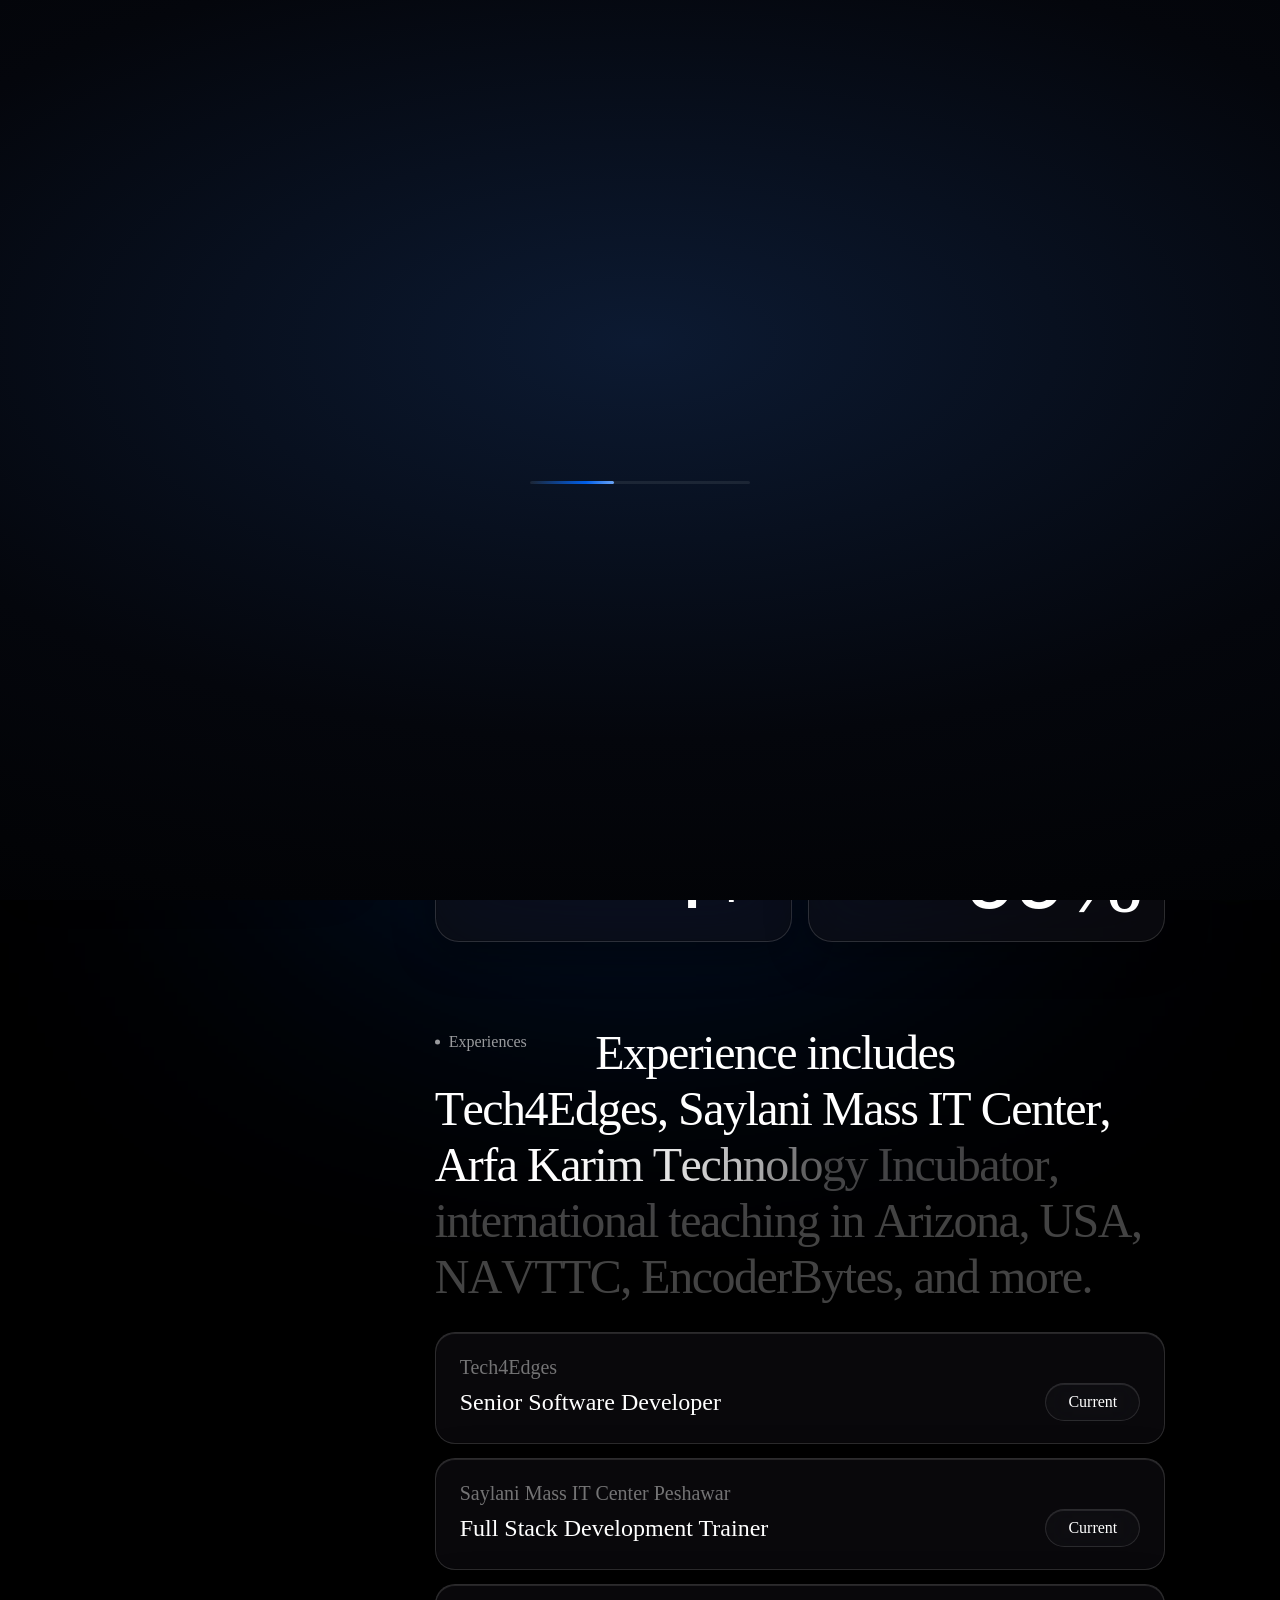
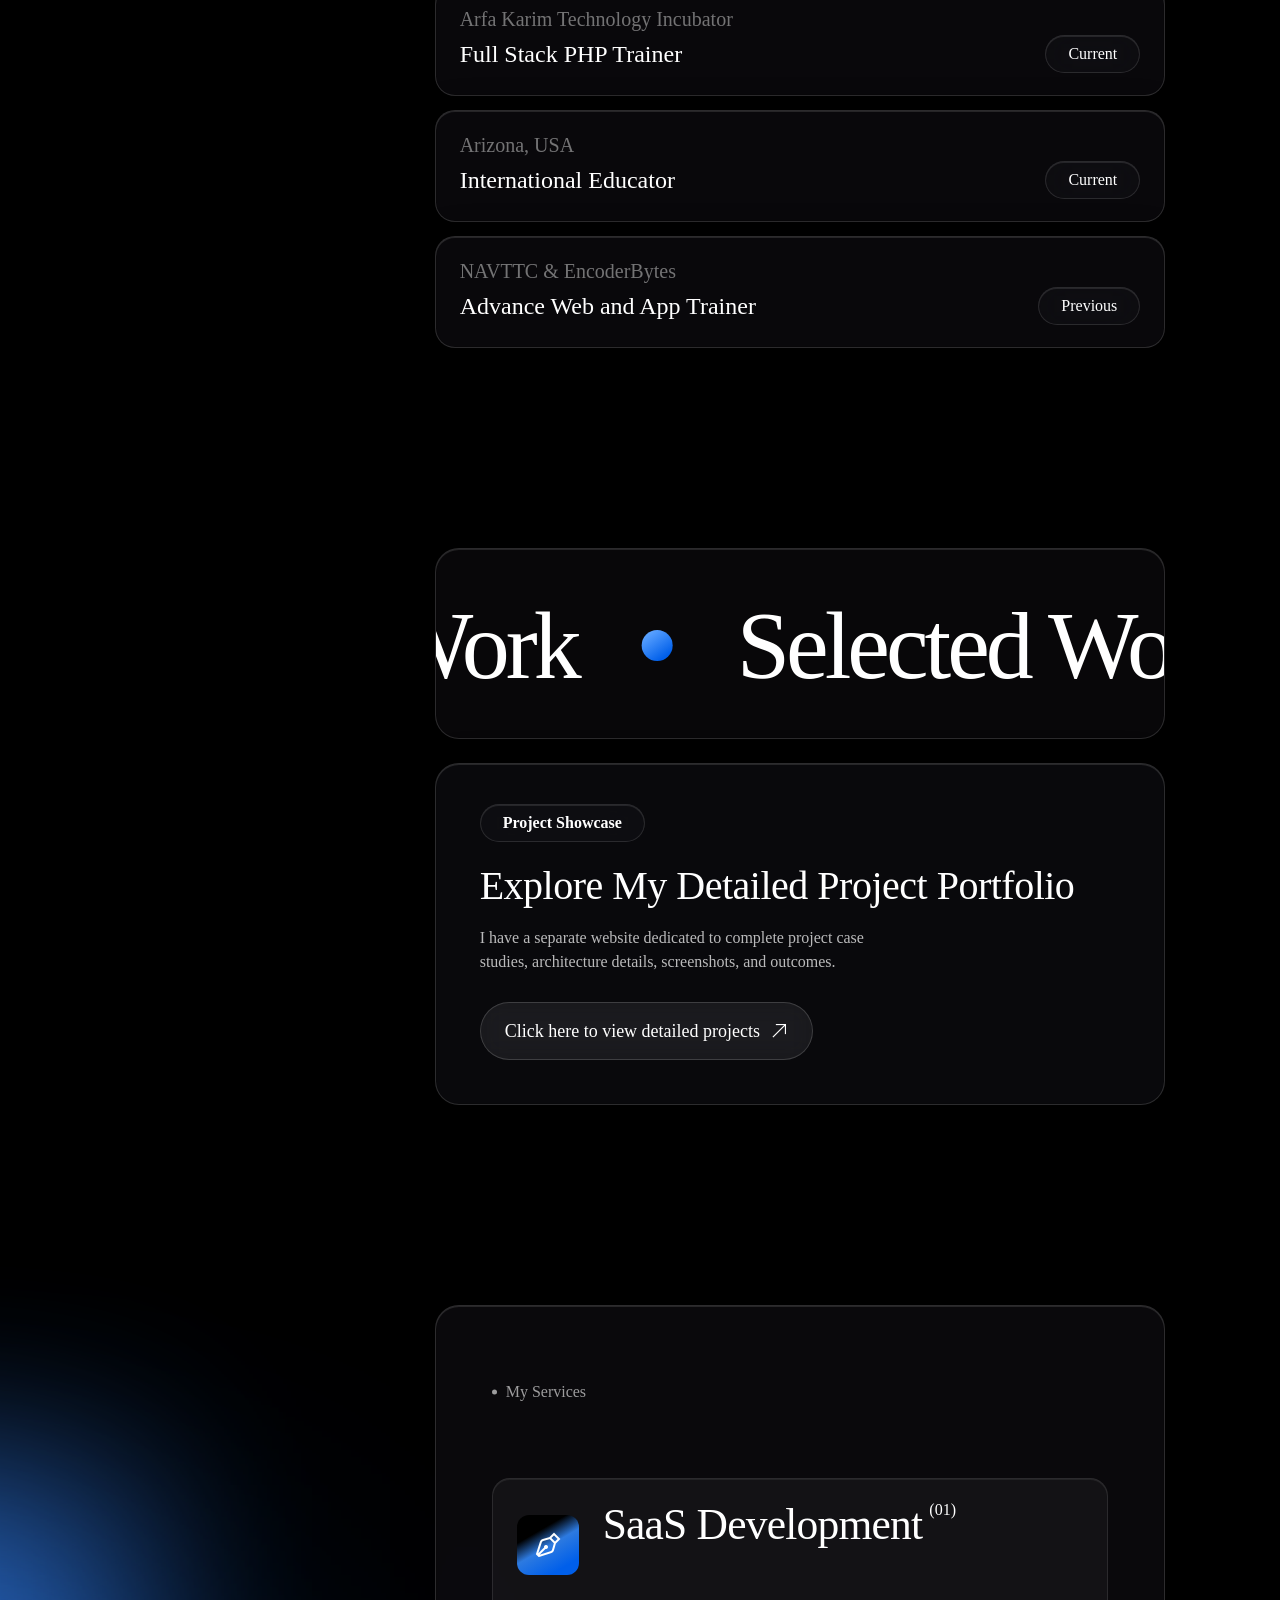
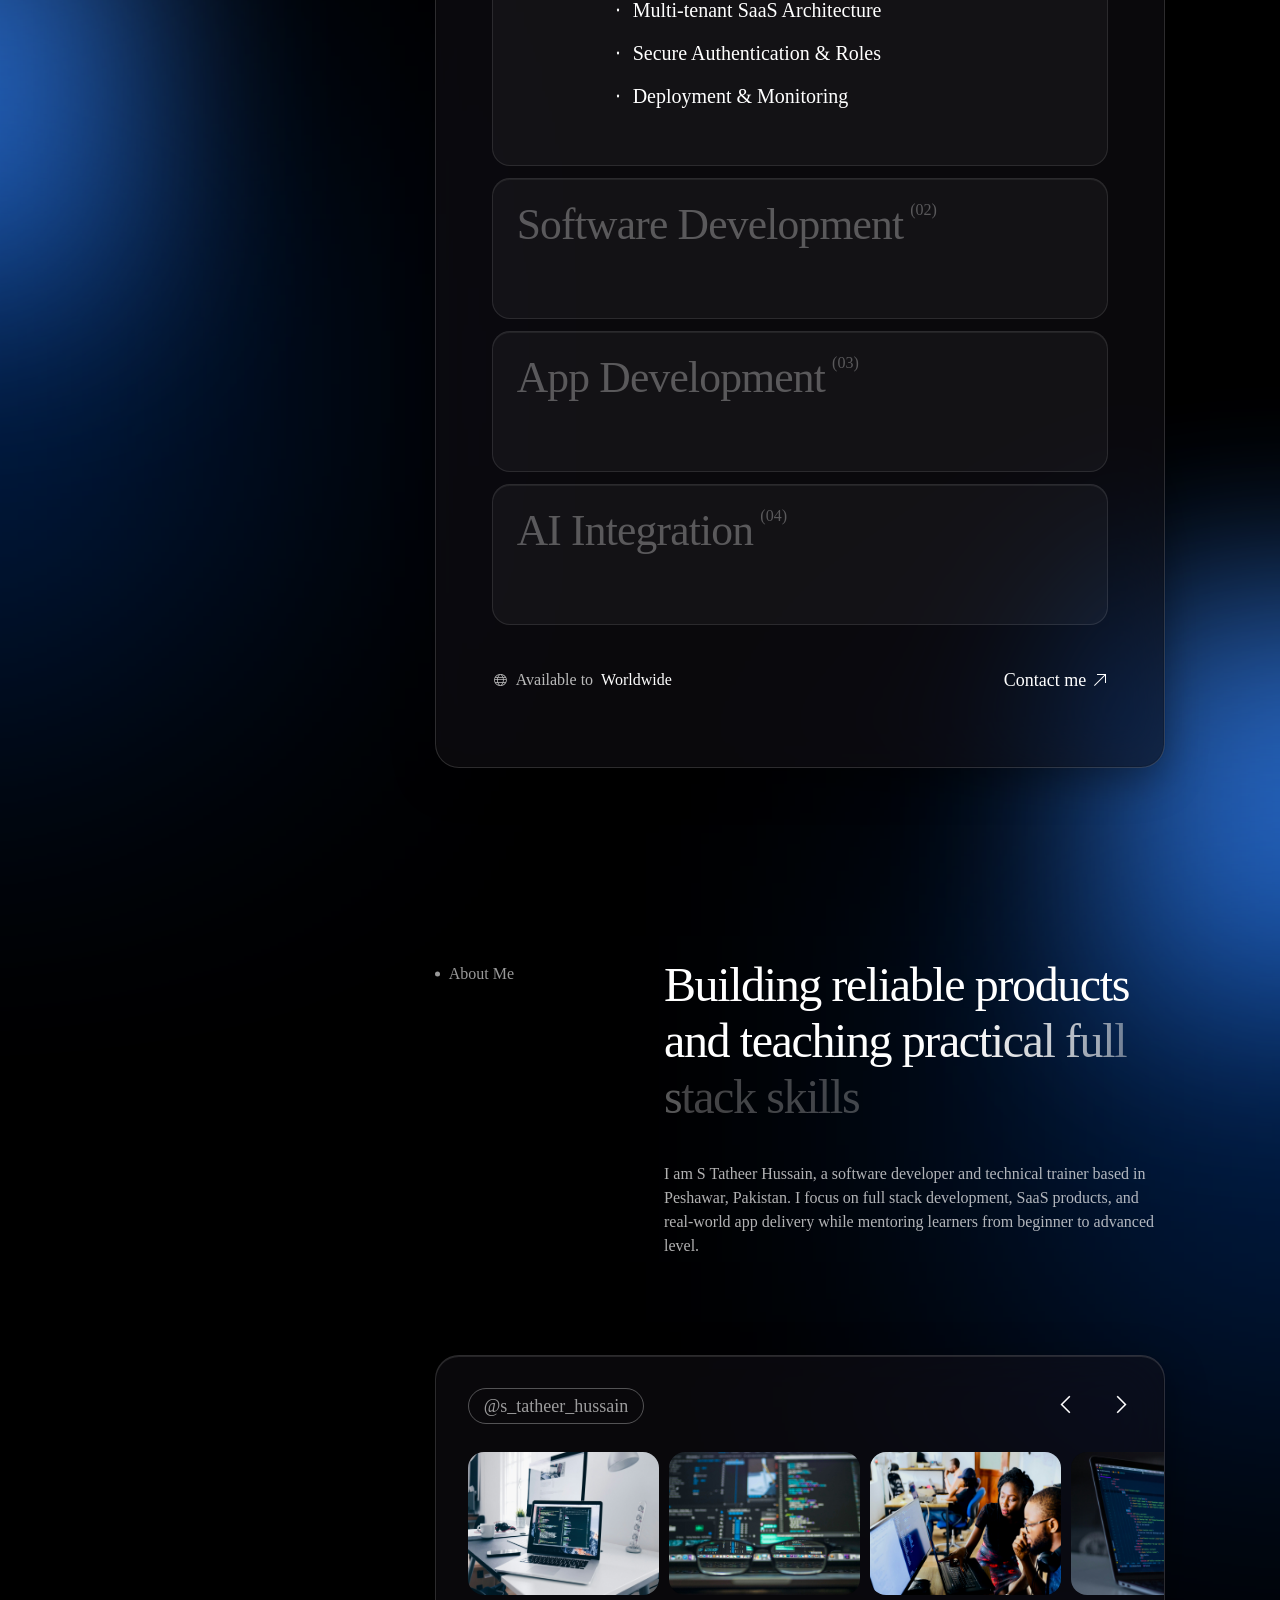
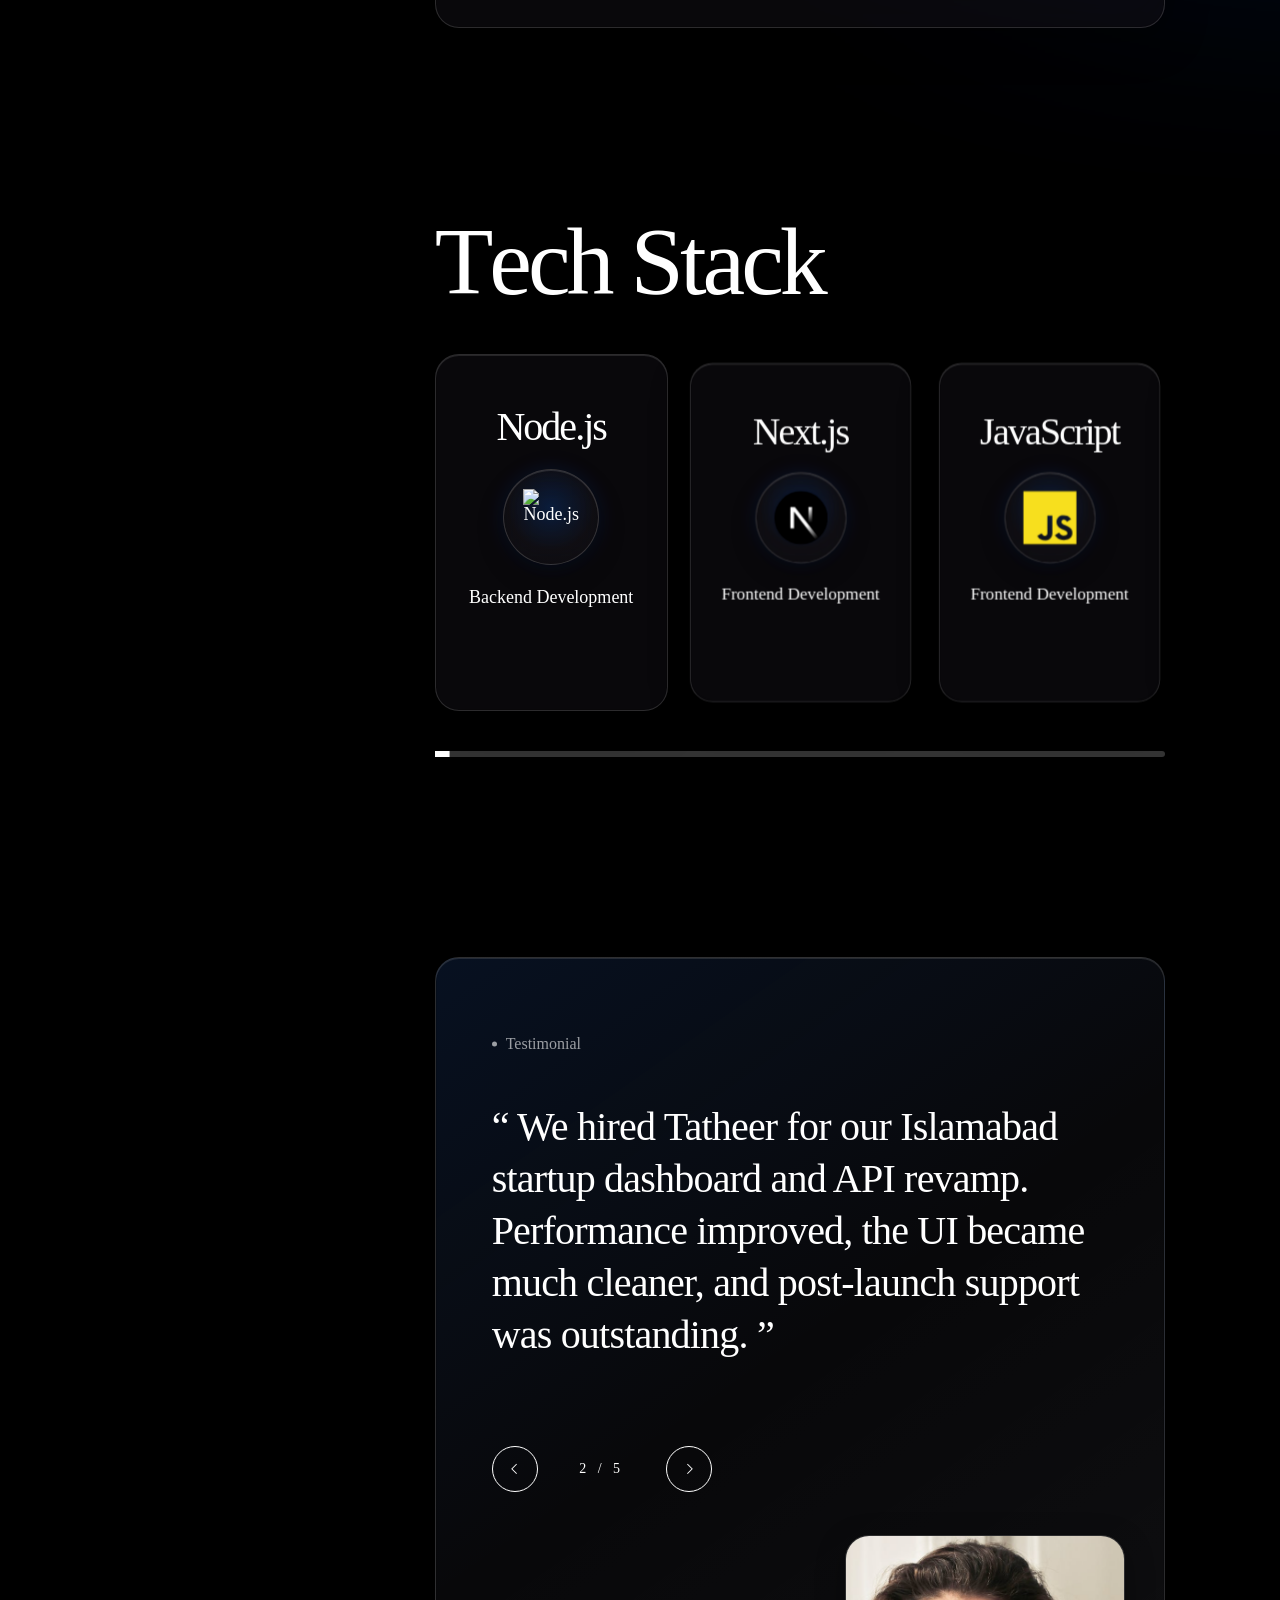
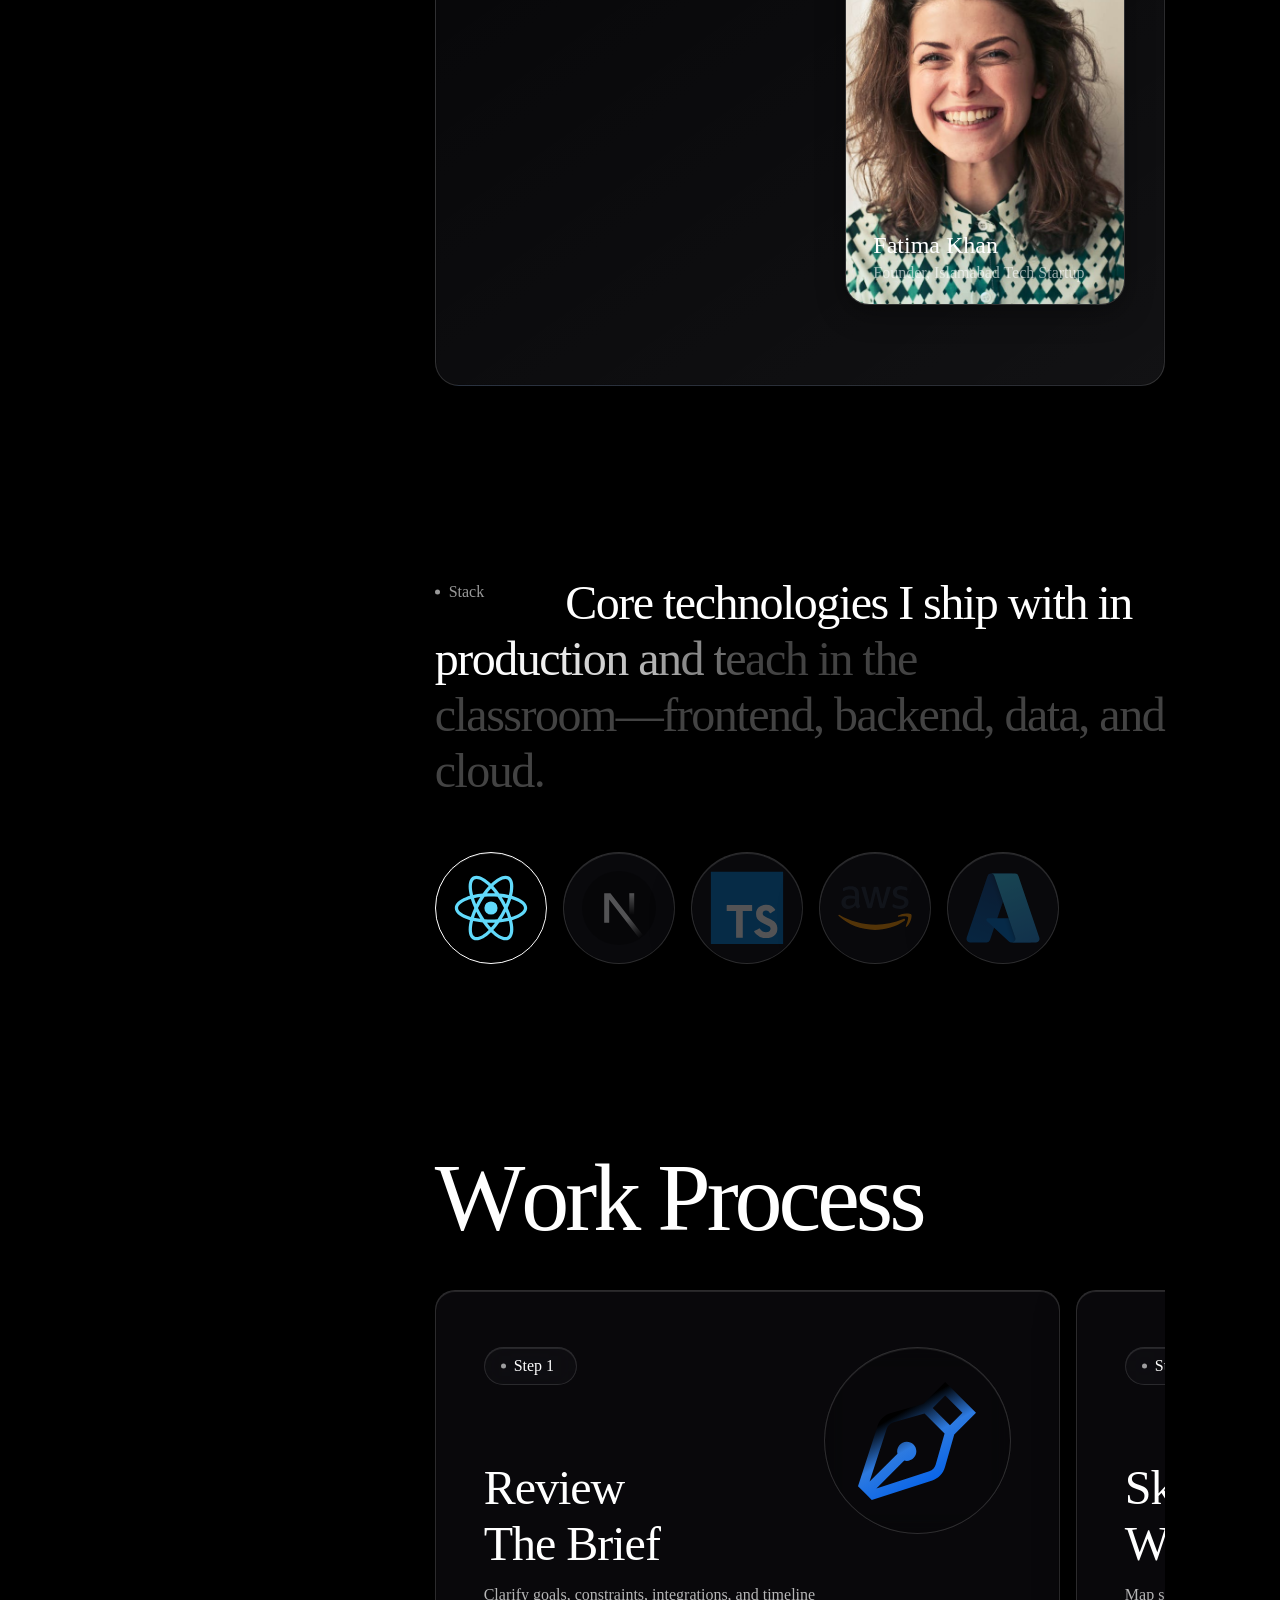
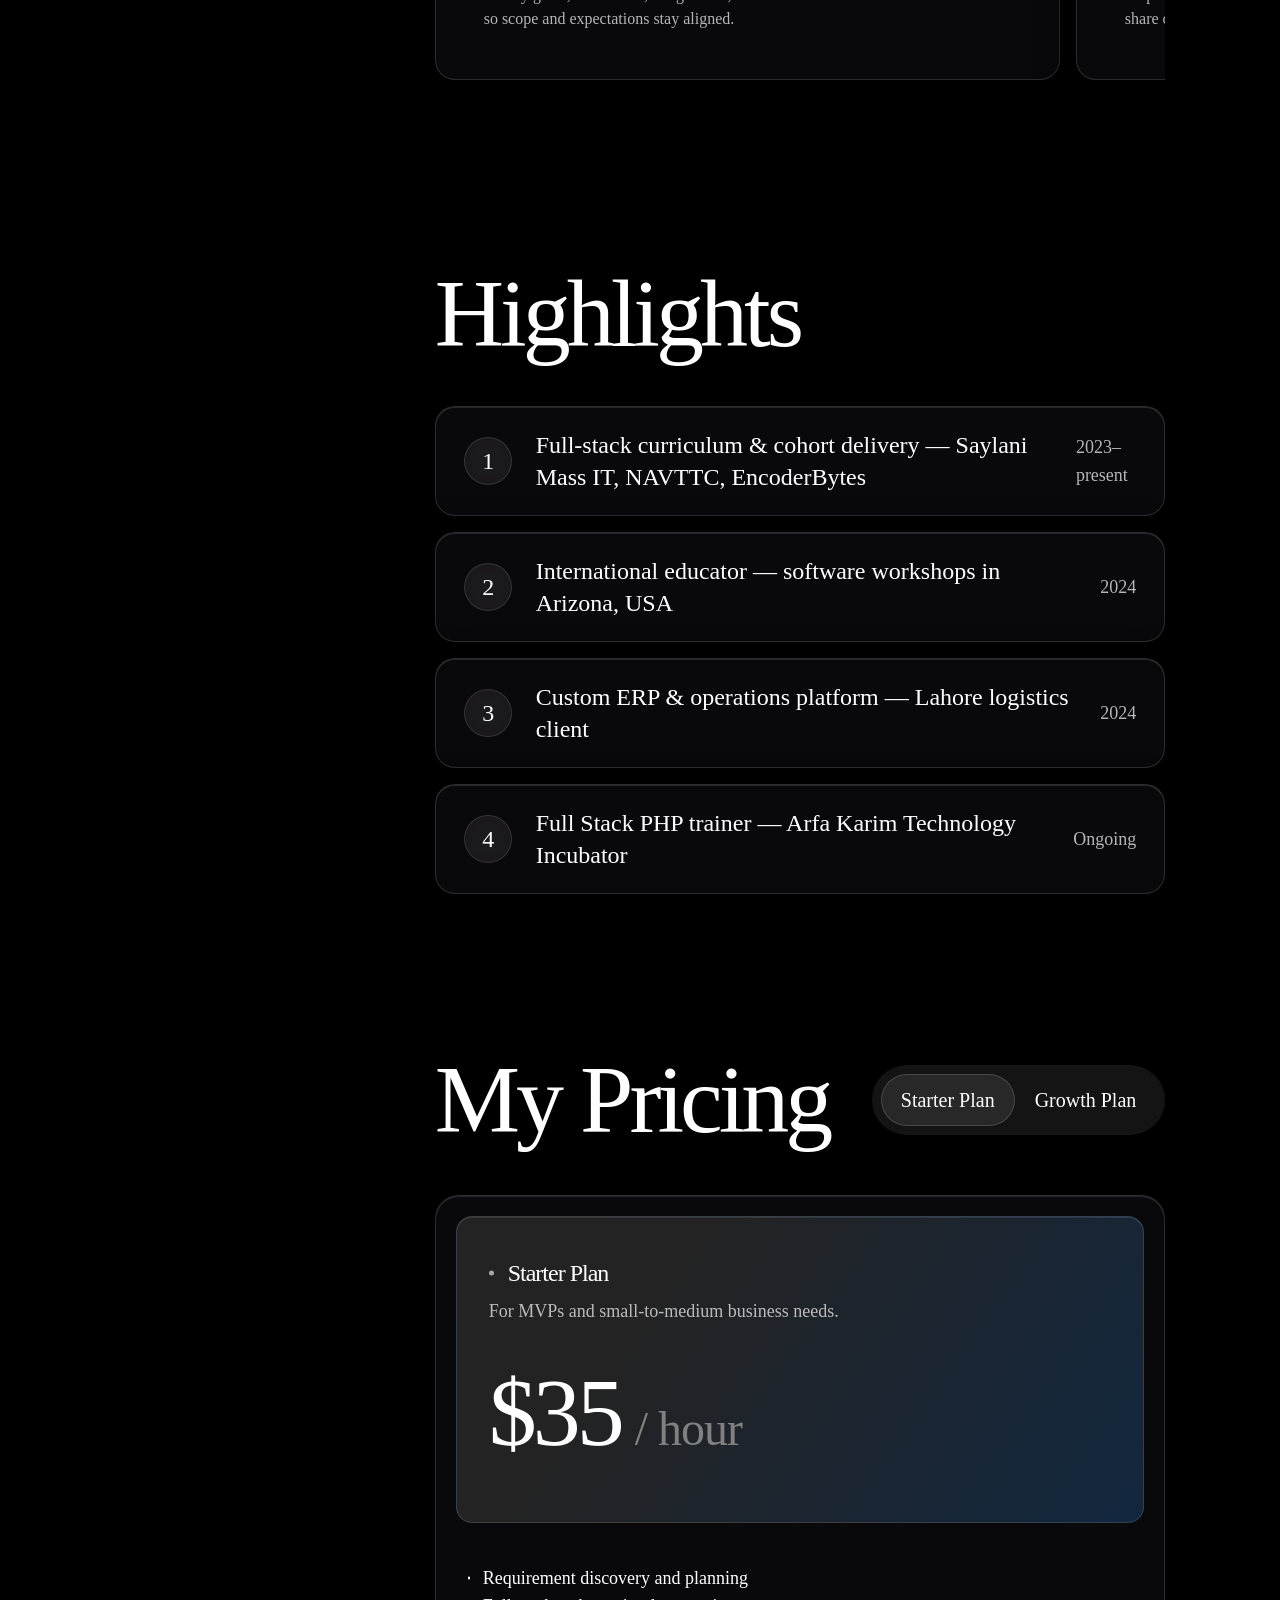
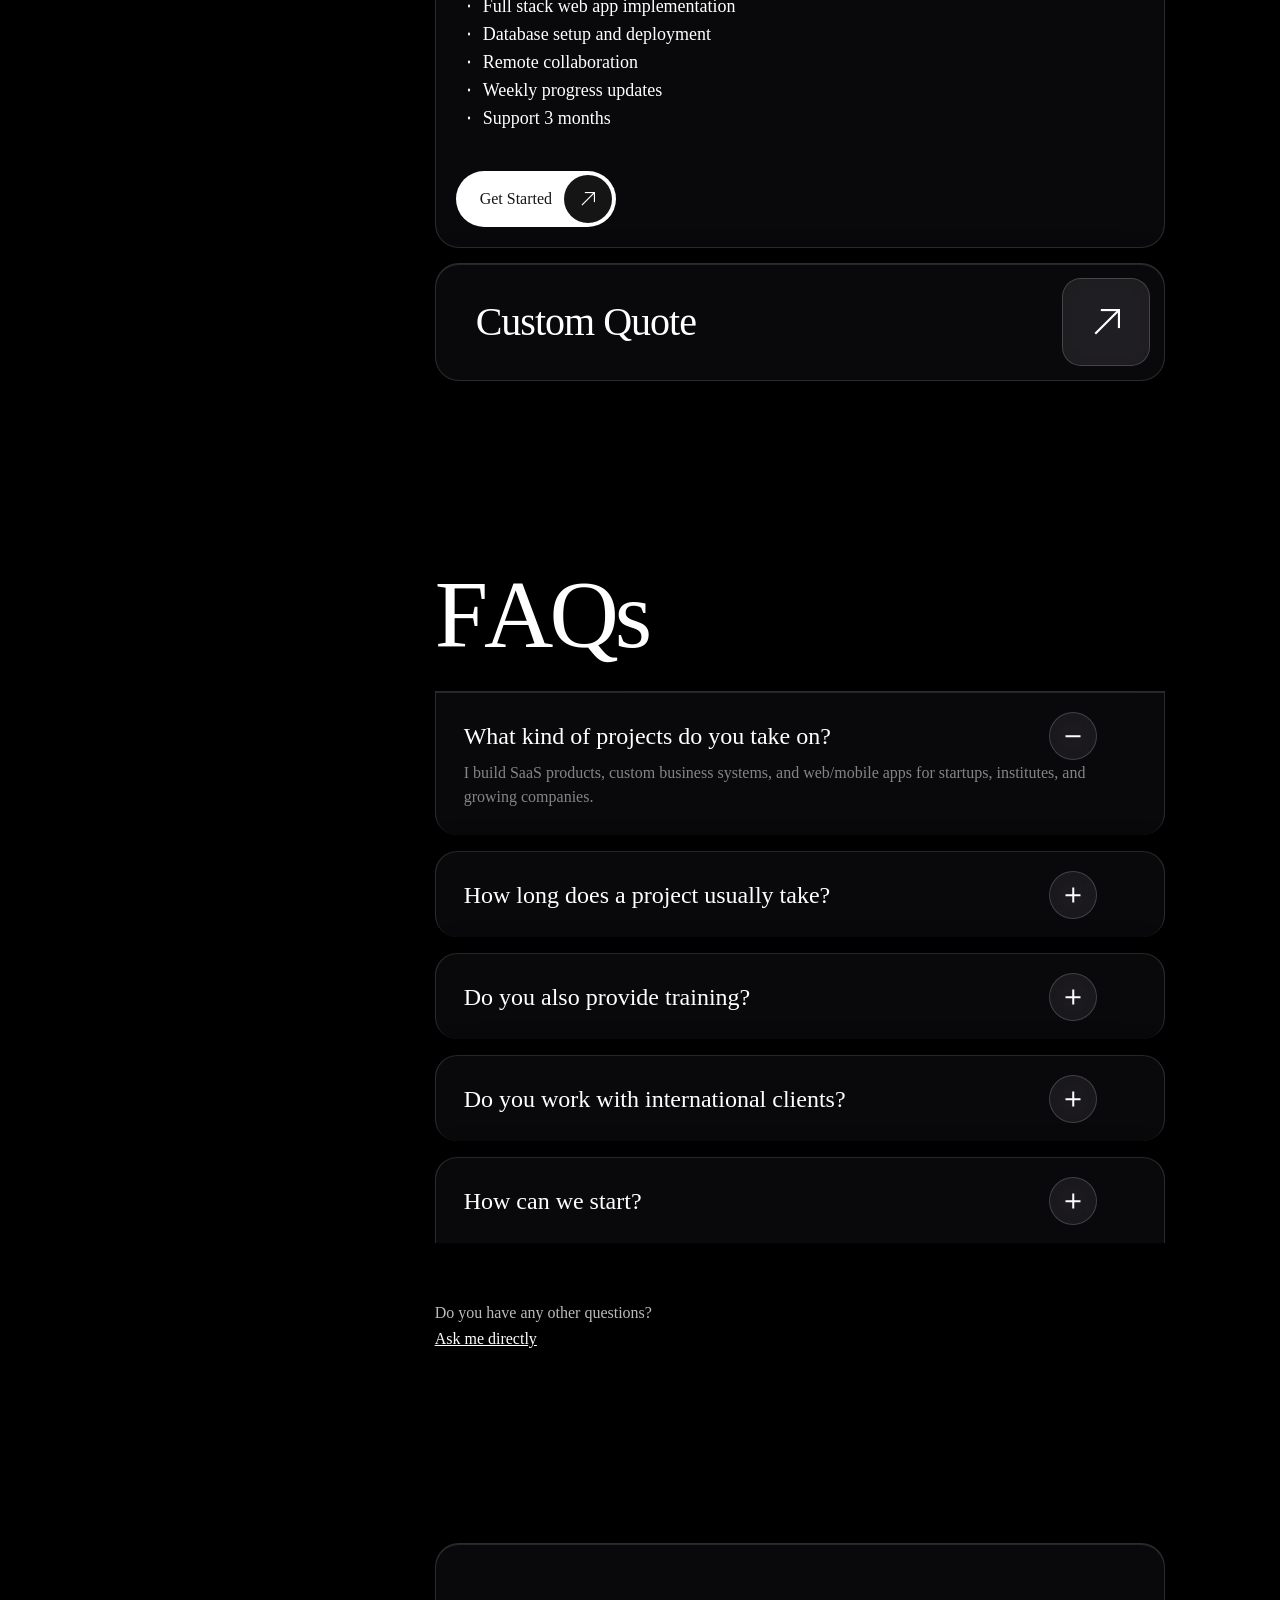
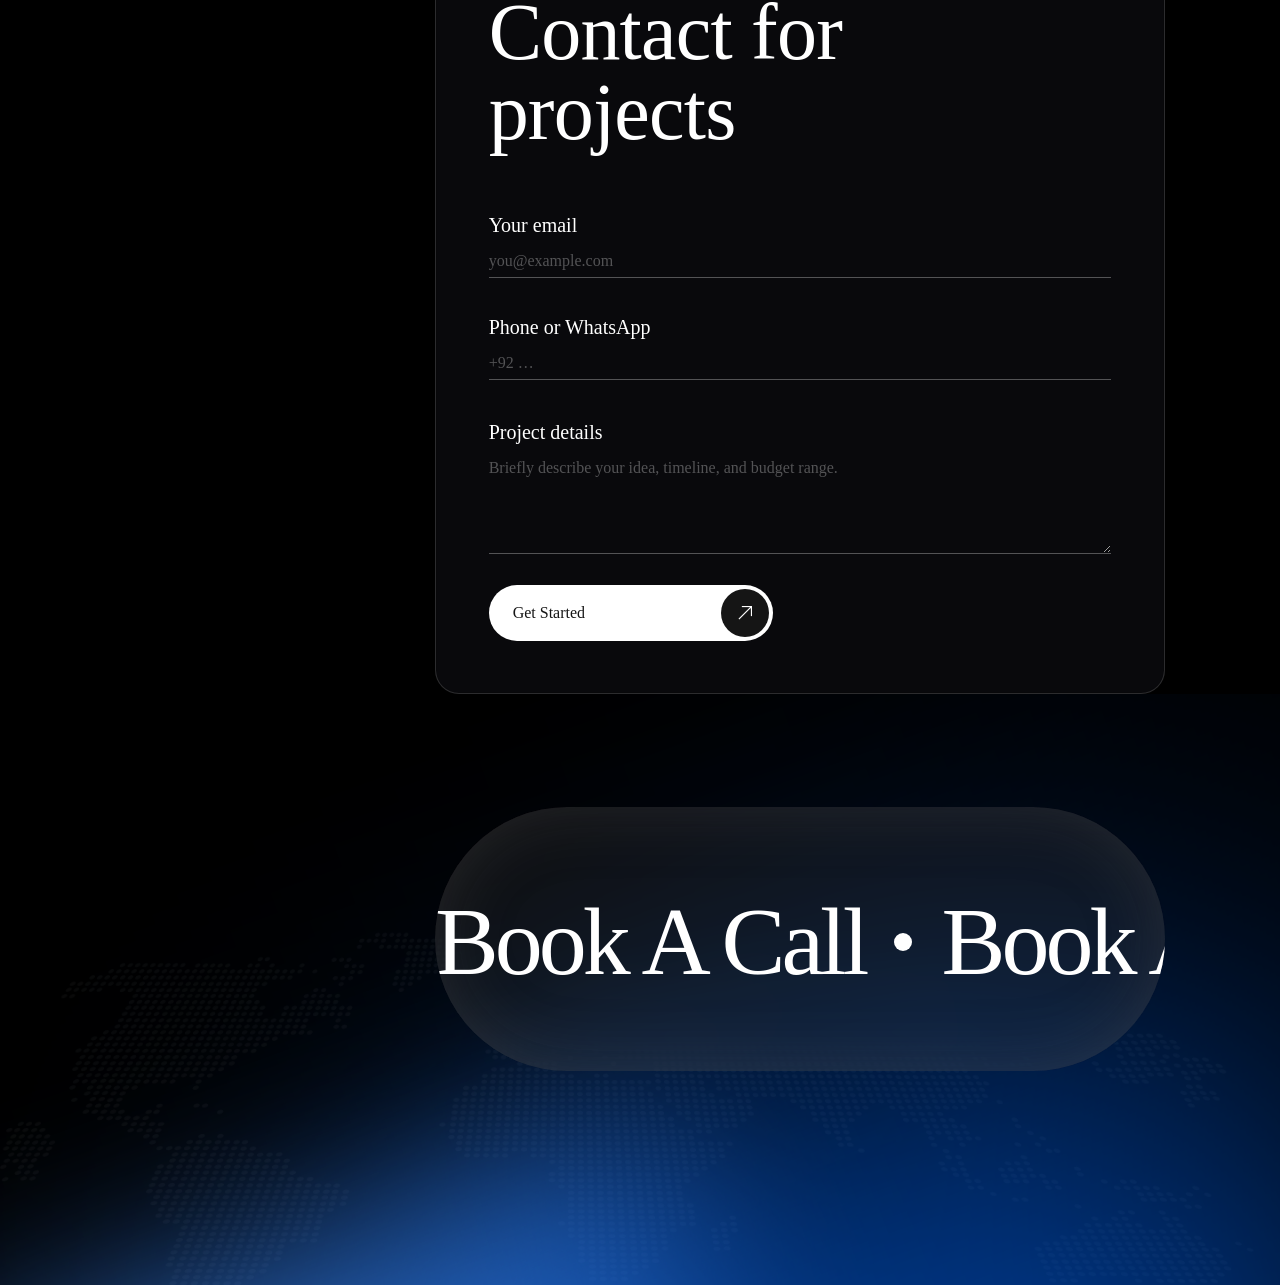
==== commit ba39ced3: "Set WhatsApp wa.me link to 923275792600 Co-authored-by: Cursor <cursoragent@cursor.com>" ====
--- a/index.html
+++ b/index.html
@@ -1579,7 +1579,7 @@
     </div>
 
     <!-- WhatsApp link: use digits only — country code + number (e.g. Pakistan 92 3XX XXXXXXX → 923XXXXXXXXX). Edit href below. -->
-    <a id="whatsapp-float" class="whatsapp-float" href="https://wa.me/923001234567" target="_blank" rel="noopener noreferrer" aria-label="Message on WhatsApp" title="WhatsApp">
+    <a id="whatsapp-float" class="whatsapp-float" href="https://wa.me/923275792600" target="_blank" rel="noopener noreferrer" aria-label="Message on WhatsApp" title="WhatsApp">
         <svg class="whatsapp-float__icon" xmlns="http://www.w3.org/2000/svg" viewBox="0 0 24 24" width="28" height="28" fill="currentColor" aria-hidden="true" focusable="false">
             <path d="M17.472 14.382c-.297-.149-1.758-.867-2.03-.967-.273-.099-.471-.148-.67.15-.197.297-.767.966-.94 1.164-.173.199-.347.223-.644.075-.297-.15-1.255-.463-2.39-1.475-.883-.788-1.48-1.761-1.653-2.059-.173-.297-.018-.458.13-.606.134-.133.298-.347.446-.52.149-.174.198-.298.298-.497.099-.198.05-.371-.025-.52-.075-.149-.669-1.612-.916-2.207-.242-.579-.487-.5-.669-.51-.173-.008-.371-.01-.57-.01-.198 0-.52.074-.792.372-.272.297-1.04 1.016-1.04 2.479 0 1.462 1.065 2.875 1.213 3.074.149.198 2.096 3.2 5.077 4.487.709.306 1.262.489 1.694.625.712.227 1.36.195 1.871.118.571-.085 1.758-.719 2.006-1.413.248-.694.248-1.289.173-1.413-.074-.124-.272-.198-.57-.347m-5.421 7.403h-.004a9.87 9.87 0 01-5.031-1.378l-.361-.214-3.741.982.998-3.648-.235-.374a9.86 9.86 0 01-1.51-5.26c.001-5.45 4.436-9.884 9.888-9.884 2.64 0 5.122 1.03 6.988 2.898a9.825 9.825 0 012.893 6.994c-.003 5.45-4.435 9.884-9.885 9.884m8.413-18.297A11.815 11.815 0 0012.05 0C5.495 0 .16 5.335.157 11.892c0 2.096.547 4.142 1.588 5.945L.057 24l6.305-1.654a11.882 11.882 0 005.683 1.448h.005c6.554 0 11.89-5.335 11.892-11.893a11.821 11.821 0 00-3.48-8.413z"/>
         </svg>
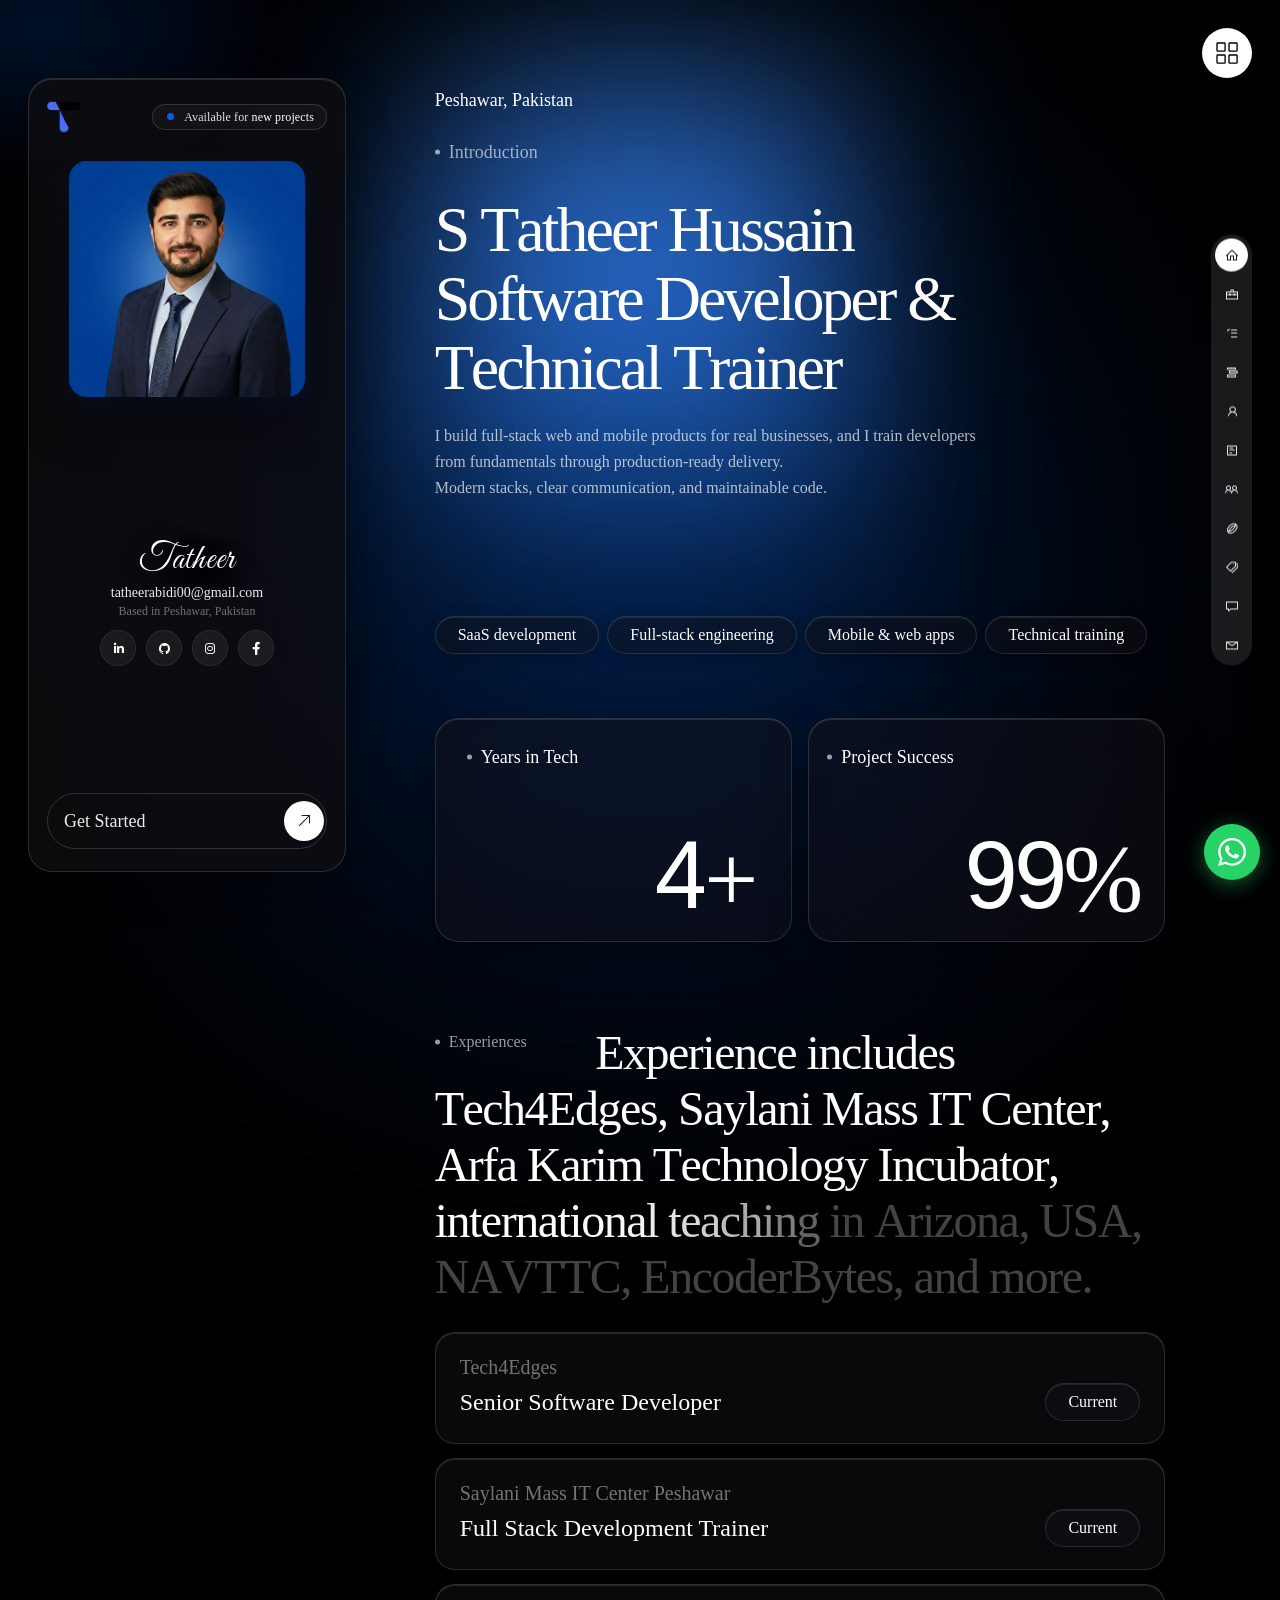
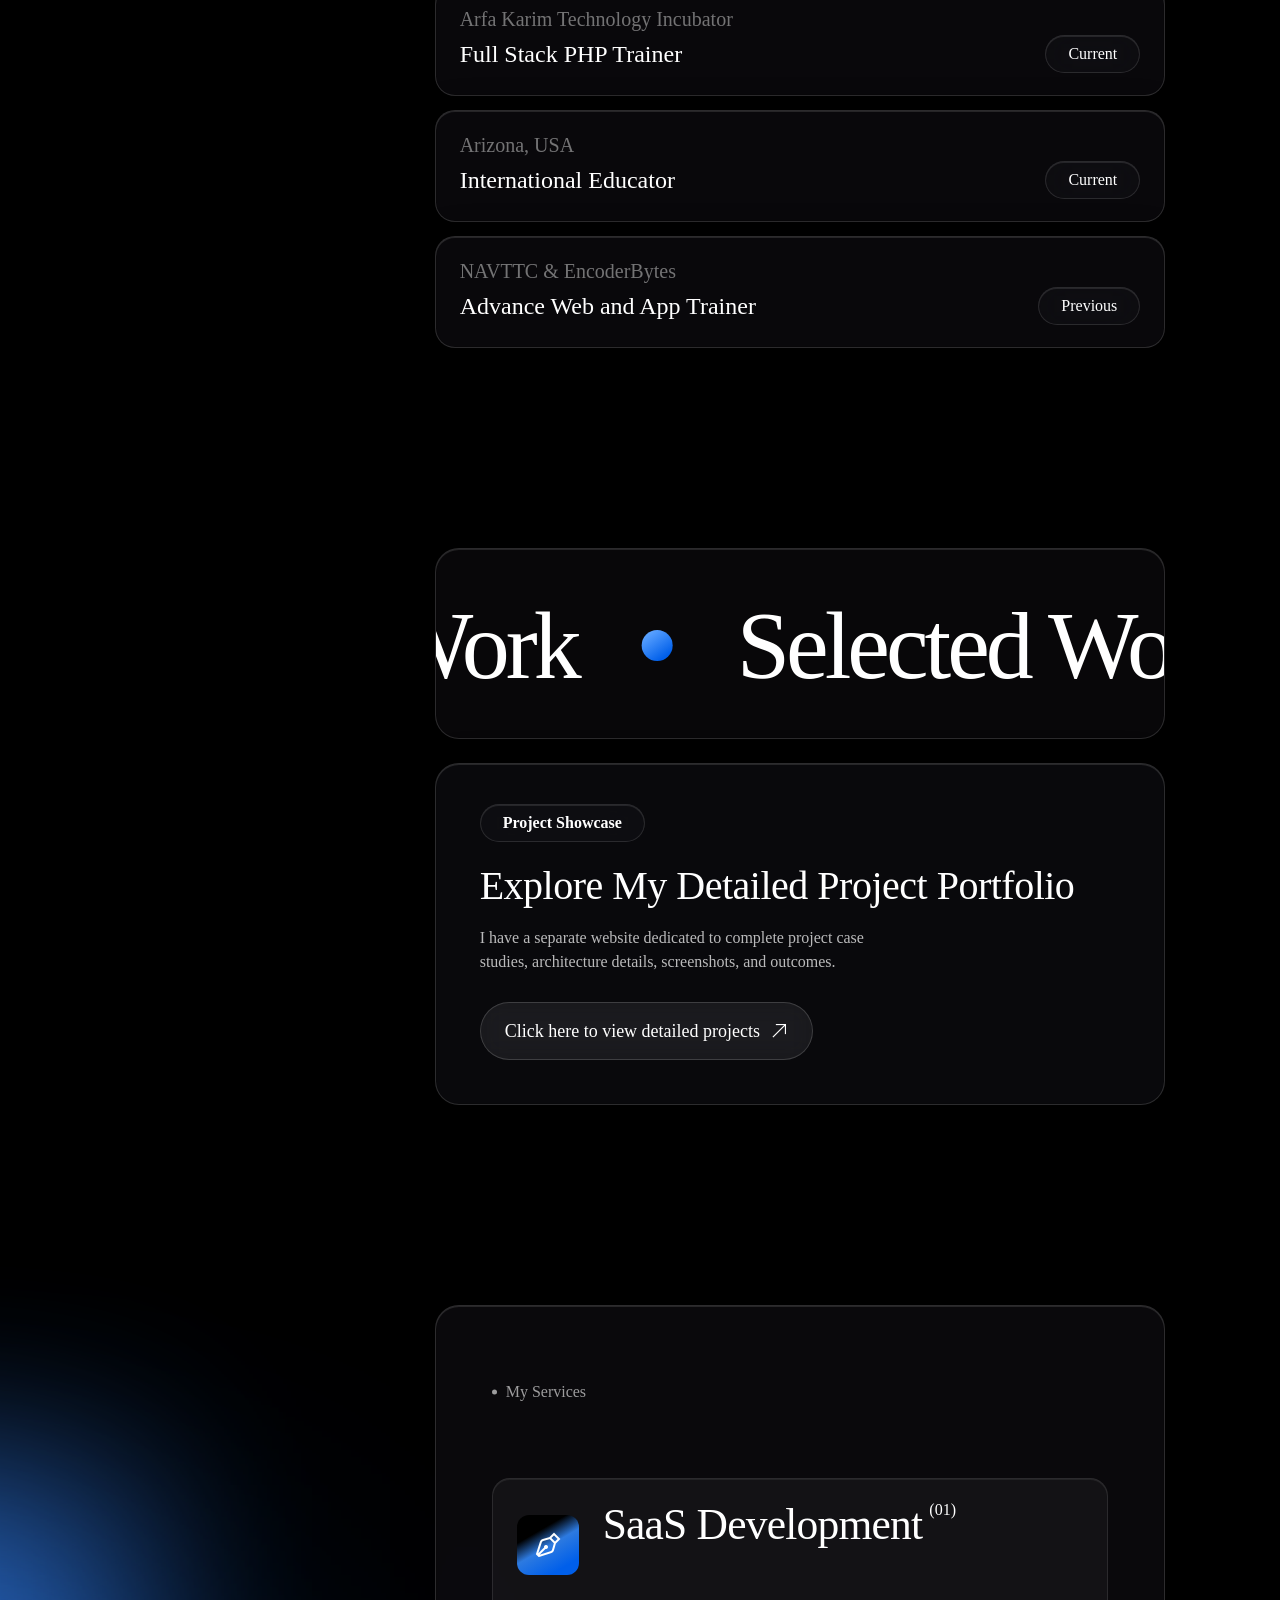
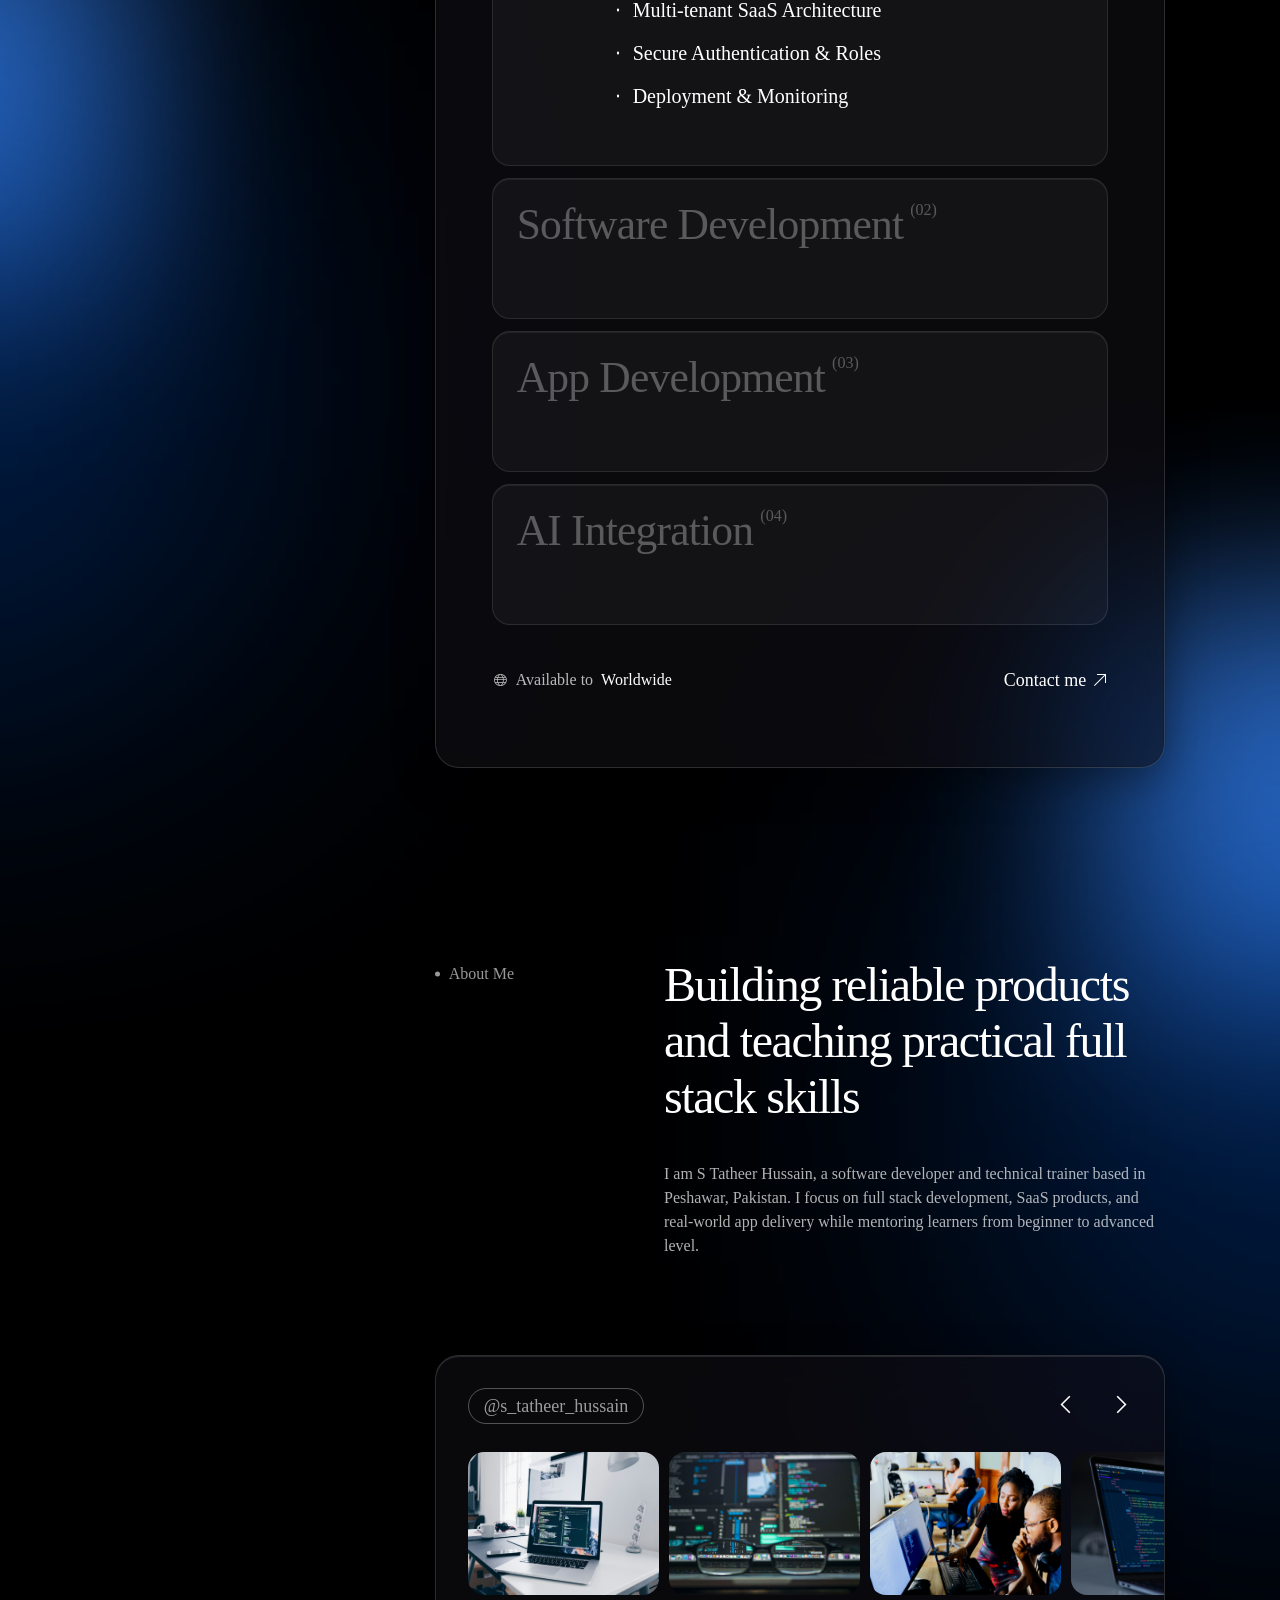
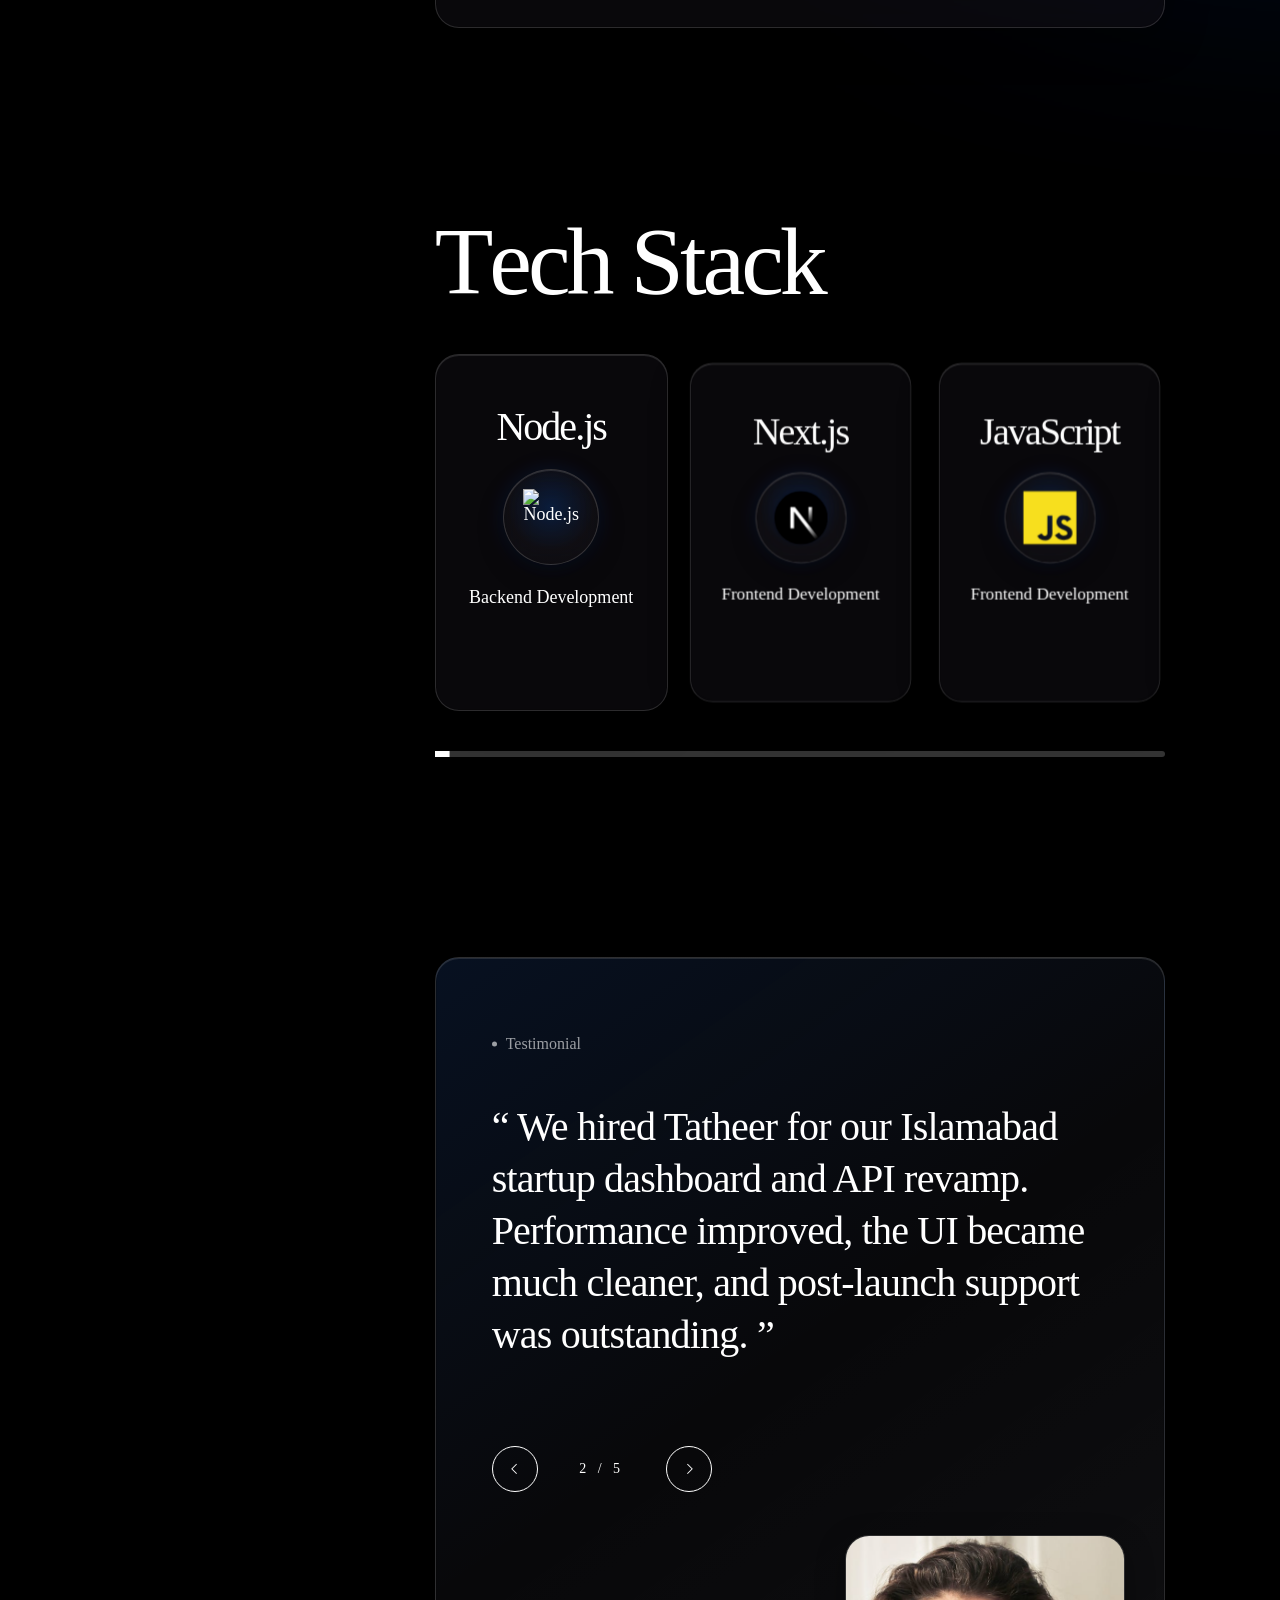
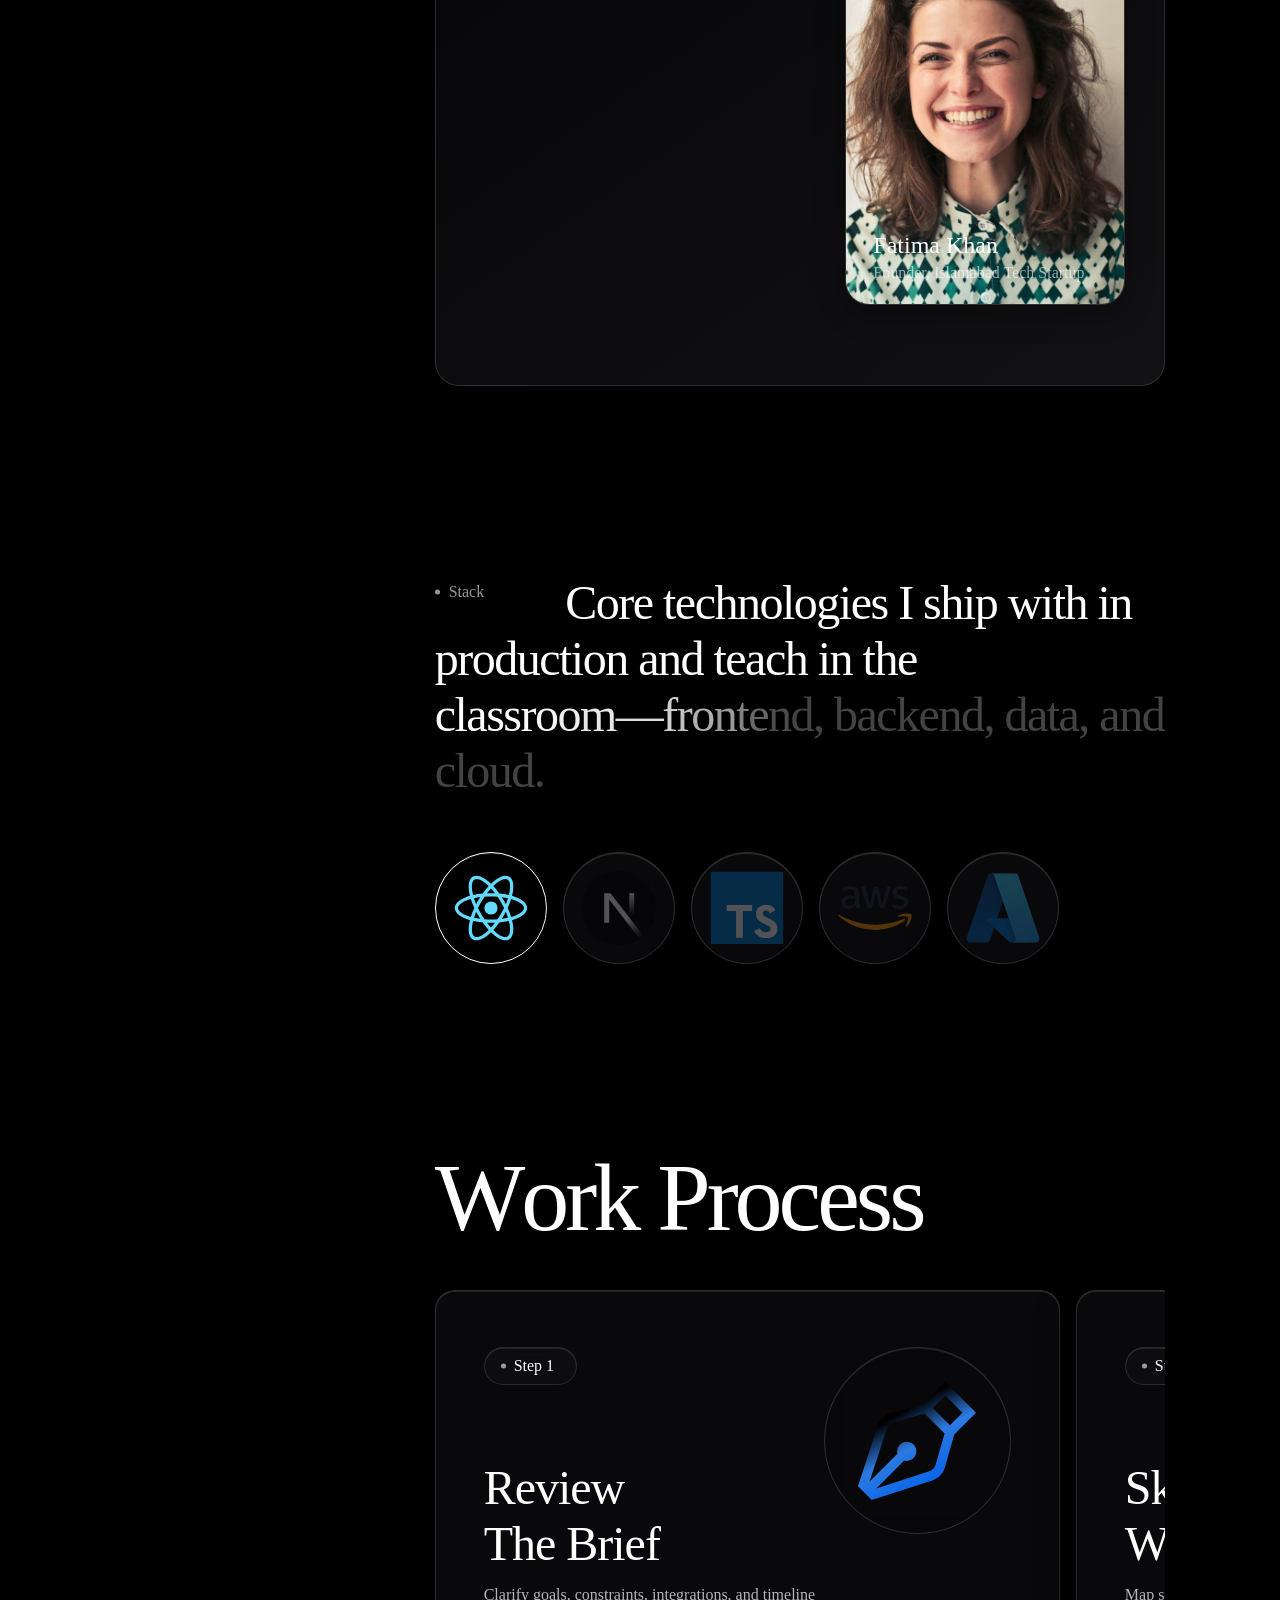
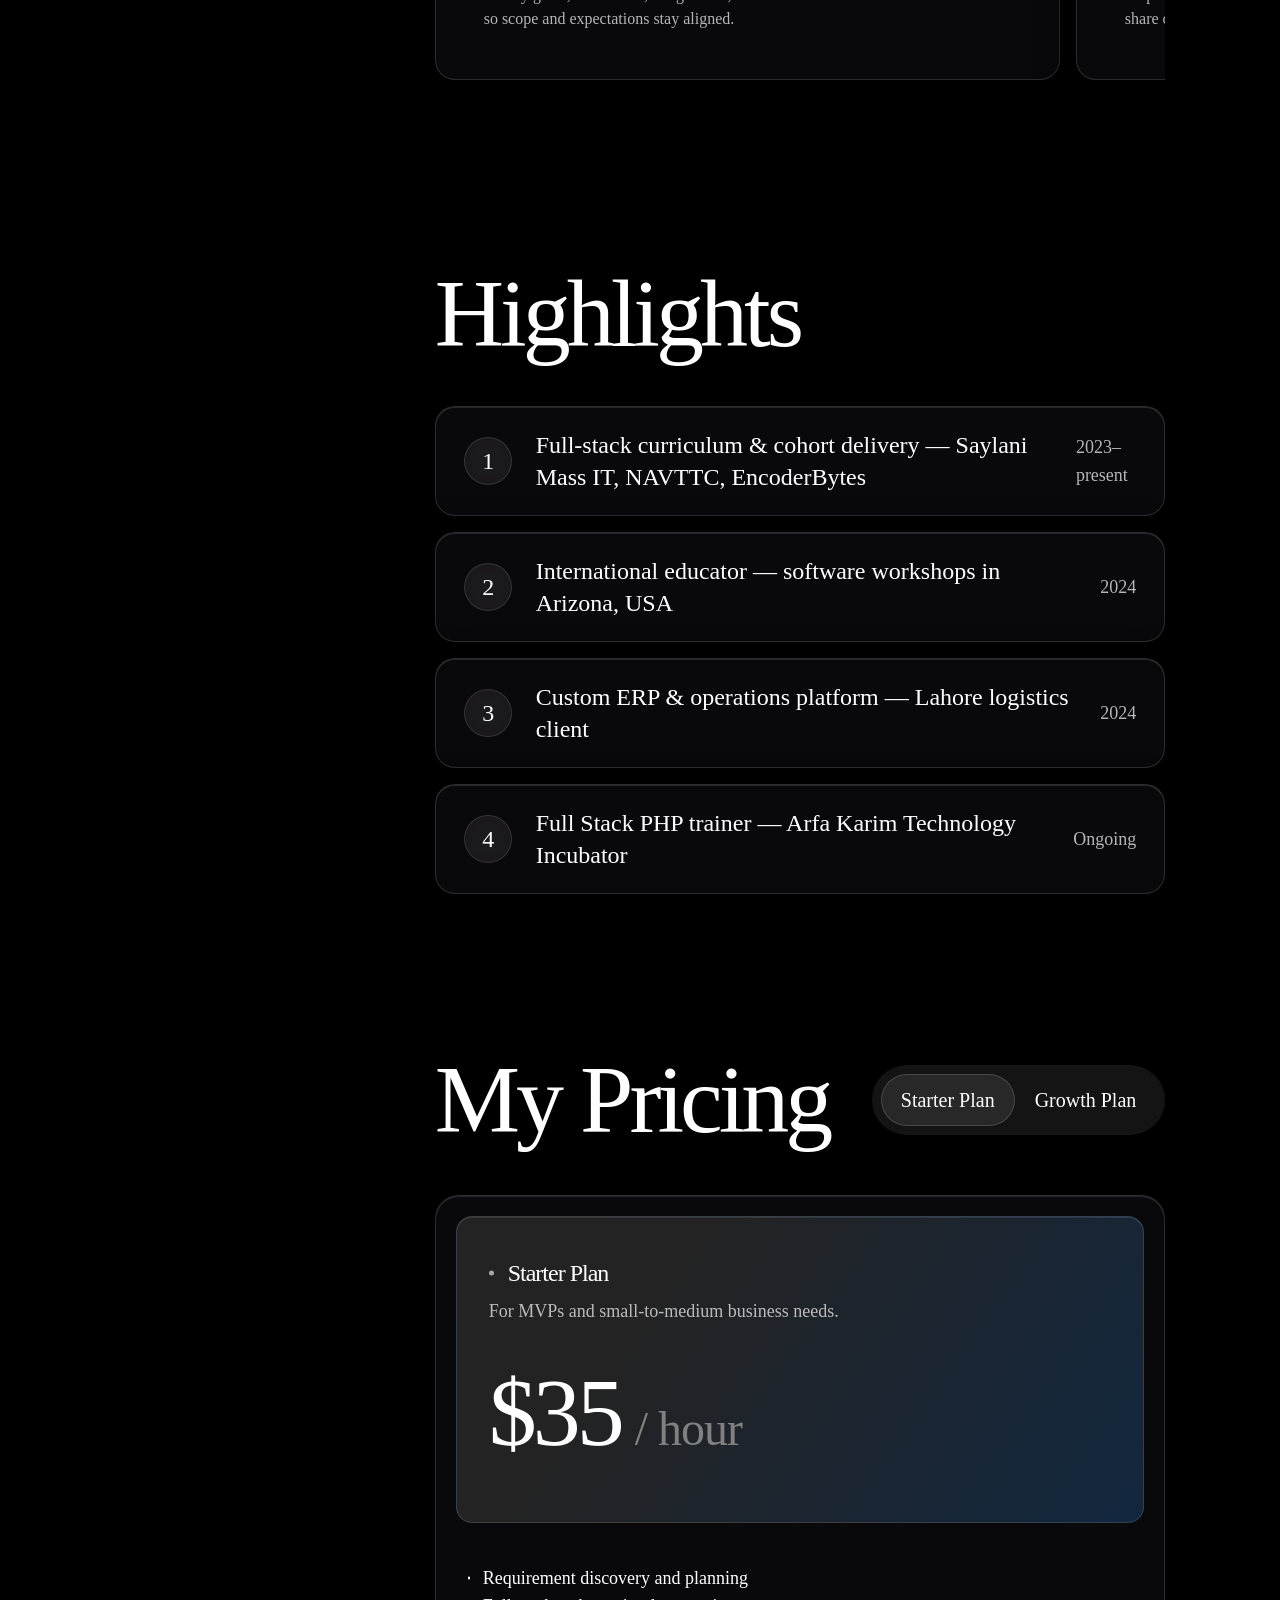
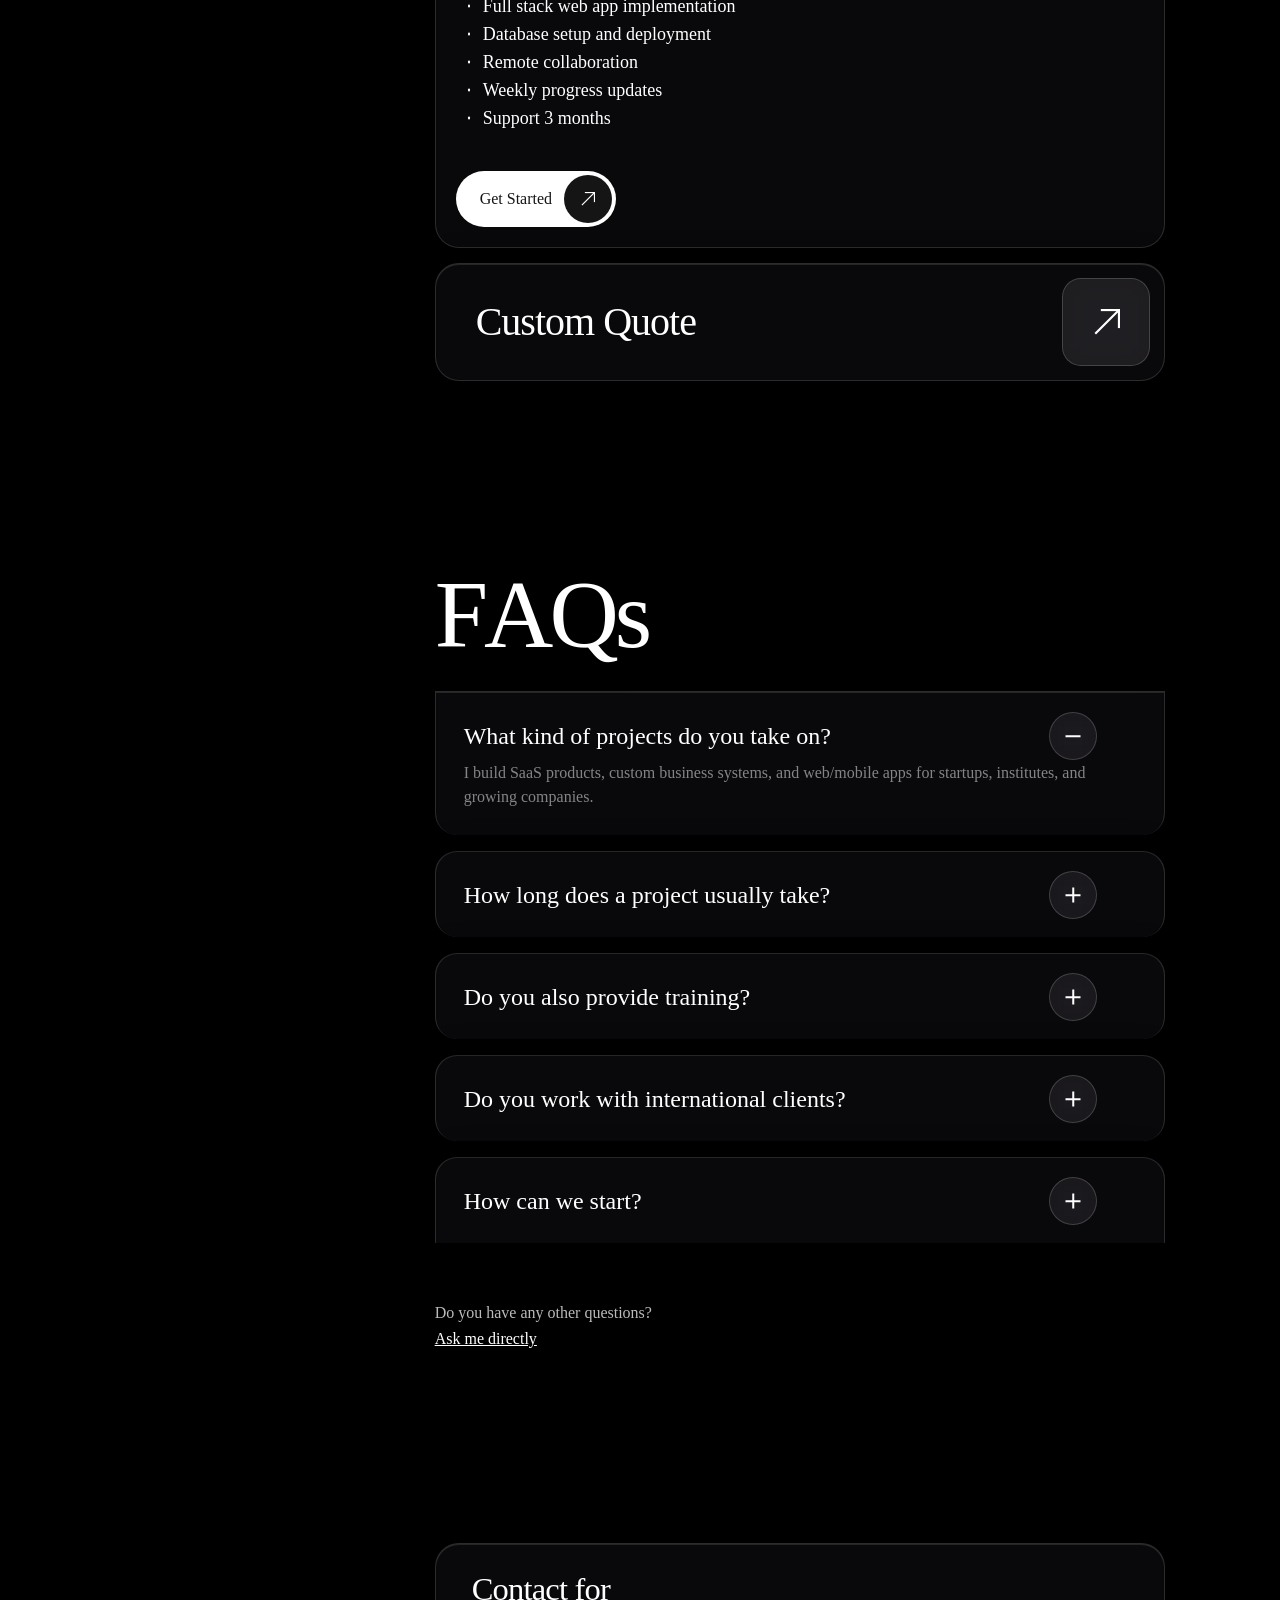
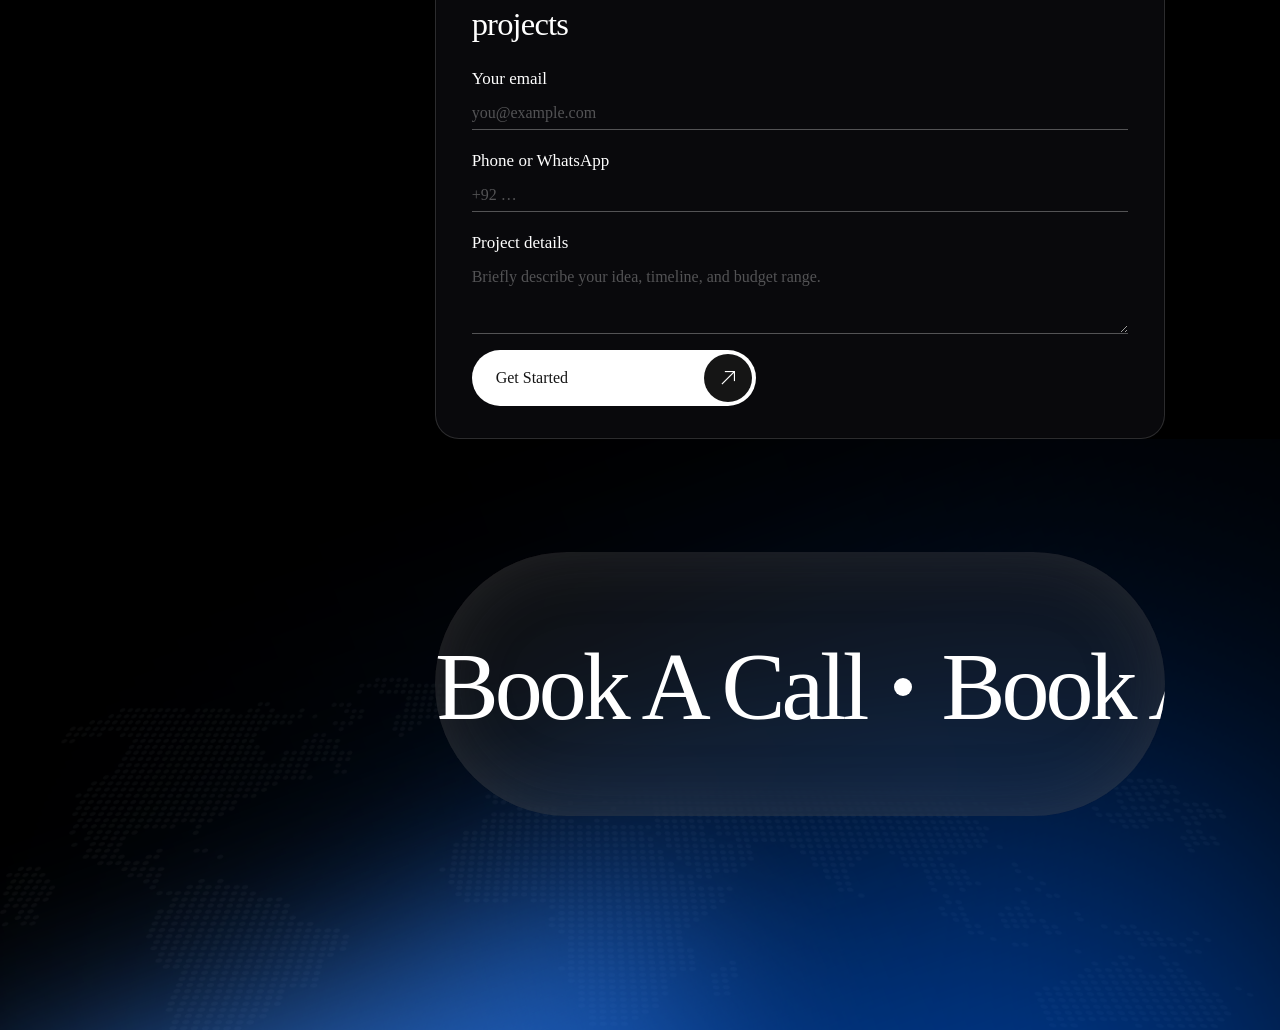
==== commit 5f107602: "Contact form: compact layout (heading, padding, fields, textarea) Co-authored-by: Cursor <cursoragen" ====
--- a/index.html
+++ b/index.html
@@ -1501,7 +1501,7 @@
                                         </fieldset>
                                         <fieldset class="fiel-text">
                                             <label class="text-xs-2" for="message">Project details</label>
-                                            <textarea id="message" name="message" placeholder="Briefly describe your idea, timeline, and budget range." aria-required="true" required rows="5"></textarea>
+                                            <textarea id="message" name="message" placeholder="Briefly describe your idea, timeline, and budget range." aria-required="true" required rows="4"></textarea>
                                         </fieldset>
                                         <div class="bot-btn send-wrap">
                                             <button type="submit" class="text-body-2 fw-medium">
--- a/asset/css/styles.css
+++ b/asset/css/styles.css
@@ -1144,22 +1144,24 @@
 }
 .form-contact fieldset label {
   font-weight: 500;
-  font-size: 20px;
-  line-height: 24px;
-  margin-bottom: 5px;
+  font-size: 17px;
+  line-height: 22px;
+  margin-bottom: 4px;
   letter-spacing: 0;
 }
 .form-contact .fiel-mail {
-  margin-bottom: 37px;
+  margin-bottom: 20px;
 }
 .form-contact .fiel-phone {
-  margin-bottom: 40px;
+  margin-bottom: 20px;
 }
 .form-contact .fiel-text {
-  margin-bottom: 31px;
+  margin-bottom: 16px;
 }
 .form-contact .fiel-text textarea {
-  height: 105px;
+  height: 76px;
+  min-height: 76px;
+  resize: vertical;
 }
 .form-contact .pricing-list {
   display: flex;
@@ -2064,22 +2066,33 @@
   width: 40px;
   height: 40px;
   border-radius: 50%;
+  border: 1px solid transparent;
   background: rgba(255, 255, 255, 0.1019607843);
   box-shadow: 0px 0px 15px 0px rgba(221, 221, 221, 0.1490196078) inset;
   -webkit-backdrop-filter: blur(6px);
   backdrop-filter: blur(6px);
   font-size: 18px;
+  transition: border-color 0.22s ease, background-color 0.22s ease, color 0.22s ease,
+    box-shadow 0.22s ease, backdrop-filter 0.22s ease;
 }
 .social-links a:hover {
-  background-color: #fff;
-  color: #151515;
+  background: rgba(10, 12, 20, 0.97);
+  color: #fff;
+  border: 2px solid var(--primary);
+  box-shadow: 0 0 0 1px rgba(0, 95, 234, 0.35), 0 10px 28px rgba(0, 0, 0, 0.55);
+  -webkit-backdrop-filter: none;
+  backdrop-filter: none;
 }
 .social-links.style-1 a {
   background-color: rgb(17, 17, 17);
 }
 .social-links.style-1 a:hover {
-  background-color: #fff;
-  color: #151515;
+  background-color: rgb(12, 12, 14);
+  color: #fff;
+  border: 2px solid var(--primary);
+  box-shadow: 0 0 0 1px rgba(0, 95, 234, 0.35), 0 10px 28px rgba(0, 0, 0, 0.55);
+  -webkit-backdrop-filter: none;
+  backdrop-filter: none;
 }
 
 .box-status {
@@ -2713,6 +2726,17 @@
   background: rgba(255, 255, 255, 0.06);
   border: 1px solid rgba(255, 255, 255, 0.08);
   box-shadow: none;
+  transition: border-color 0.22s ease, background-color 0.22s ease, color 0.22s ease,
+    box-shadow 0.22s ease, backdrop-filter 0.22s ease;
+}
+.left-sidebar .social-links a:hover {
+  border: 2px solid var(--primary);
+  background: rgba(8, 10, 18, 0.98);
+  color: #fff;
+  box-shadow: 0 0 0 1px rgba(0, 95, 234, 0.45), 0 0 28px rgba(0, 95, 234, 0.35),
+    0 12px 32px rgba(0, 0, 0, 0.6);
+  -webkit-backdrop-filter: none;
+  backdrop-filter: none;
 }
 .left-sidebar .bot-button {
   display: flex;
@@ -2741,6 +2765,8 @@
   color: #111111;
   background-color: #fff;
   border-radius: 50%;
+  transform: rotate(0deg);
+  transform-origin: 50% 50%;
 }
 .left-sidebar .bot-button .icon,
 .left-sidebar .bot-button .text {
@@ -2755,9 +2781,15 @@
 }
 .left-sidebar .bot-button:hover .icon {
   color: #111111;
+  transform: rotate(90deg);
 }
 .left-sidebar .bot-button:hover .text {
   color: #fff;
+}
+@media (prefers-reduced-motion: reduce) {
+  .left-sidebar .bot-button:hover .icon {
+    transform: rotate(0deg);
+  }
 }
 
 .section-banner .heading {
@@ -4167,13 +4199,13 @@
   backdrop-filter: blur(32px) saturate(1.45);
   border: 1px solid rgba(255, 255, 255, 0.14);
   box-shadow: 0 12px 40px rgba(0, 0, 0, 0.38), inset 0 1px 0 rgba(255, 255, 255, 0.12), inset 0 0 0 1px rgba(0, 0, 0, 0.15);
-  padding: 48px 53px 52px 53px;
+  padding: 28px 36px 32px 36px;
   background-color: rgba(18, 17, 22, 0.55);
 }
 .section-contact-inner .heading {
-  margin-bottom: 61px;
-  font-size: 80px;
-  line-height: 80px;
+  margin-bottom: 26px;
+  font-size: clamp(2rem, 4vw, 3.25rem);
+  line-height: 1.08;
   letter-spacing: -0.8px;
 }
 .section-contact-inner.type-lg {
@@ -5090,11 +5122,11 @@
   }
   .section-contact-inner.type-lg,
   .section-contact-inner {
-    padding: 28px 20px 40px 20px;
+    padding: 22px 18px 28px 18px;
   }
   .section-contact-inner.type-lg .heading,
   .section-contact-inner .heading {
-    margin-bottom: 40px;
+    margin-bottom: 22px;
   }
   .section-contact-inner.type-lg .bot-btn,
   .section-contact-inner .bot-btn {
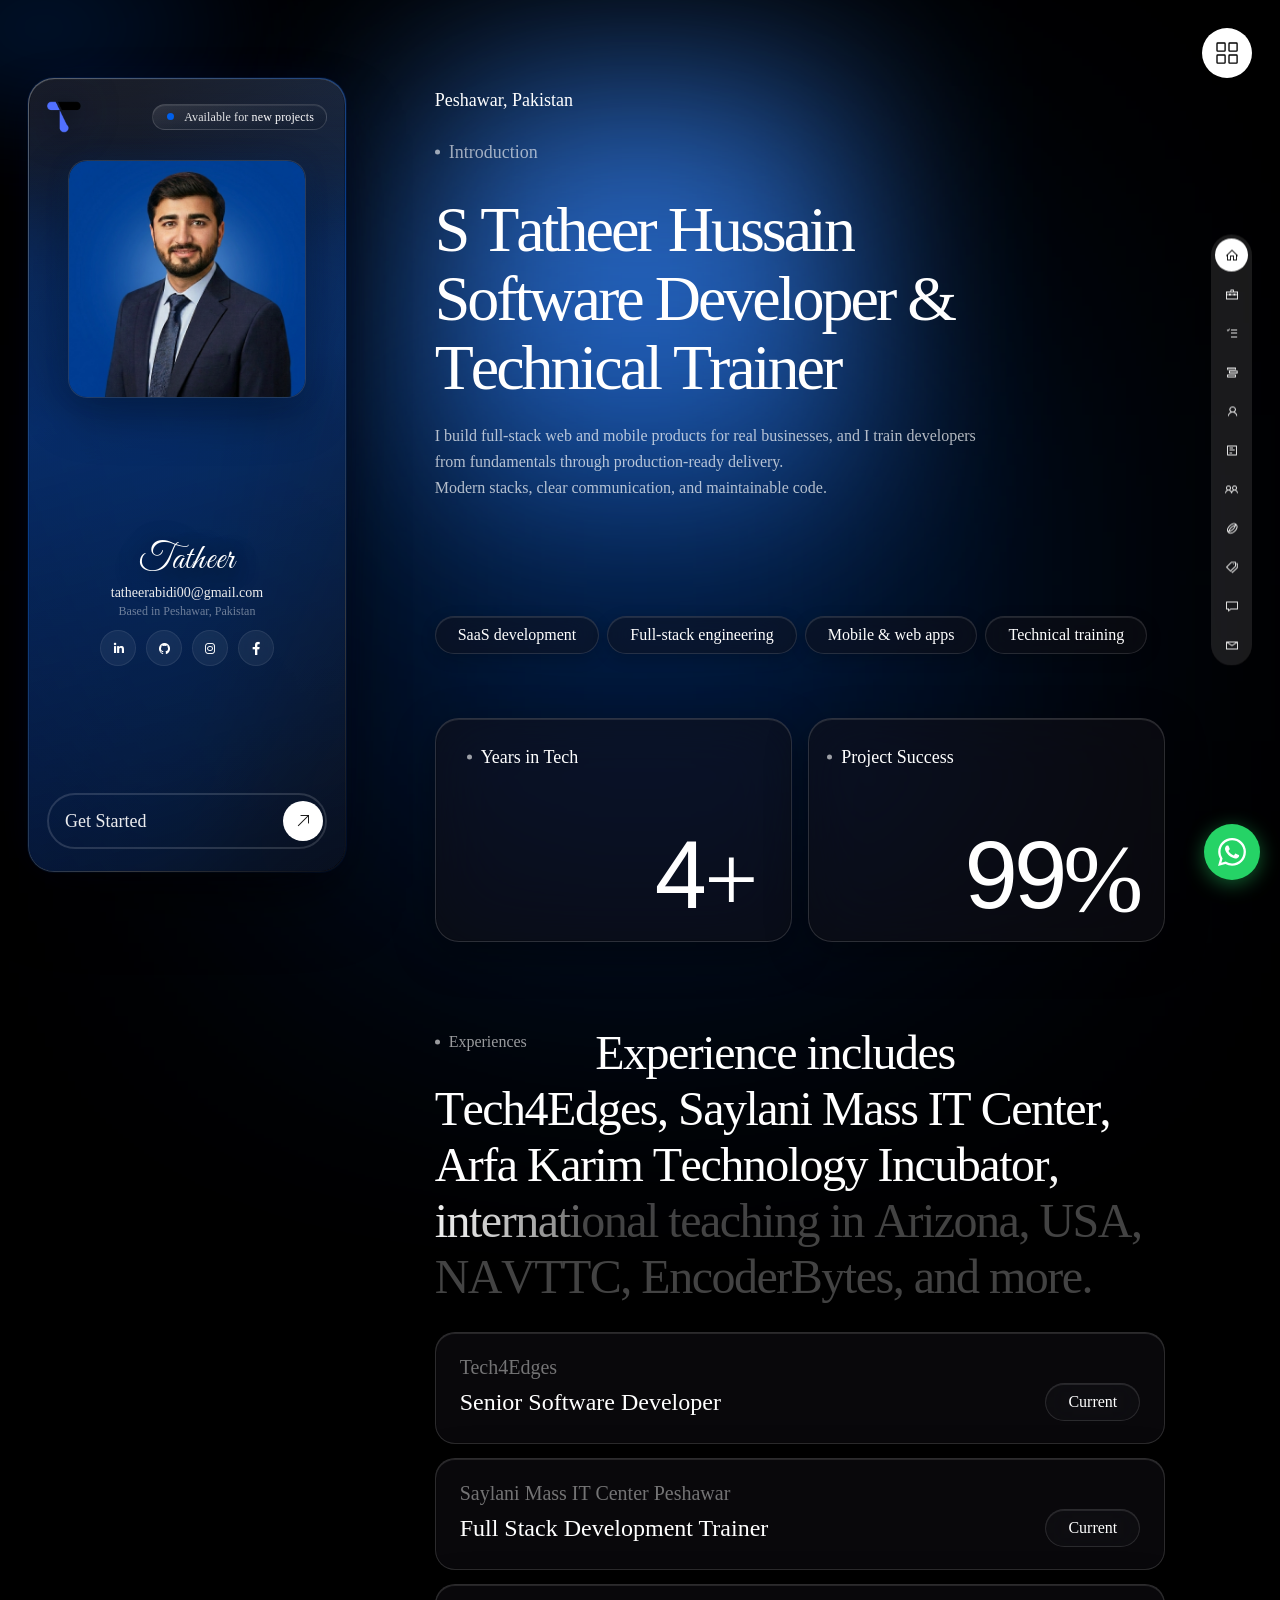
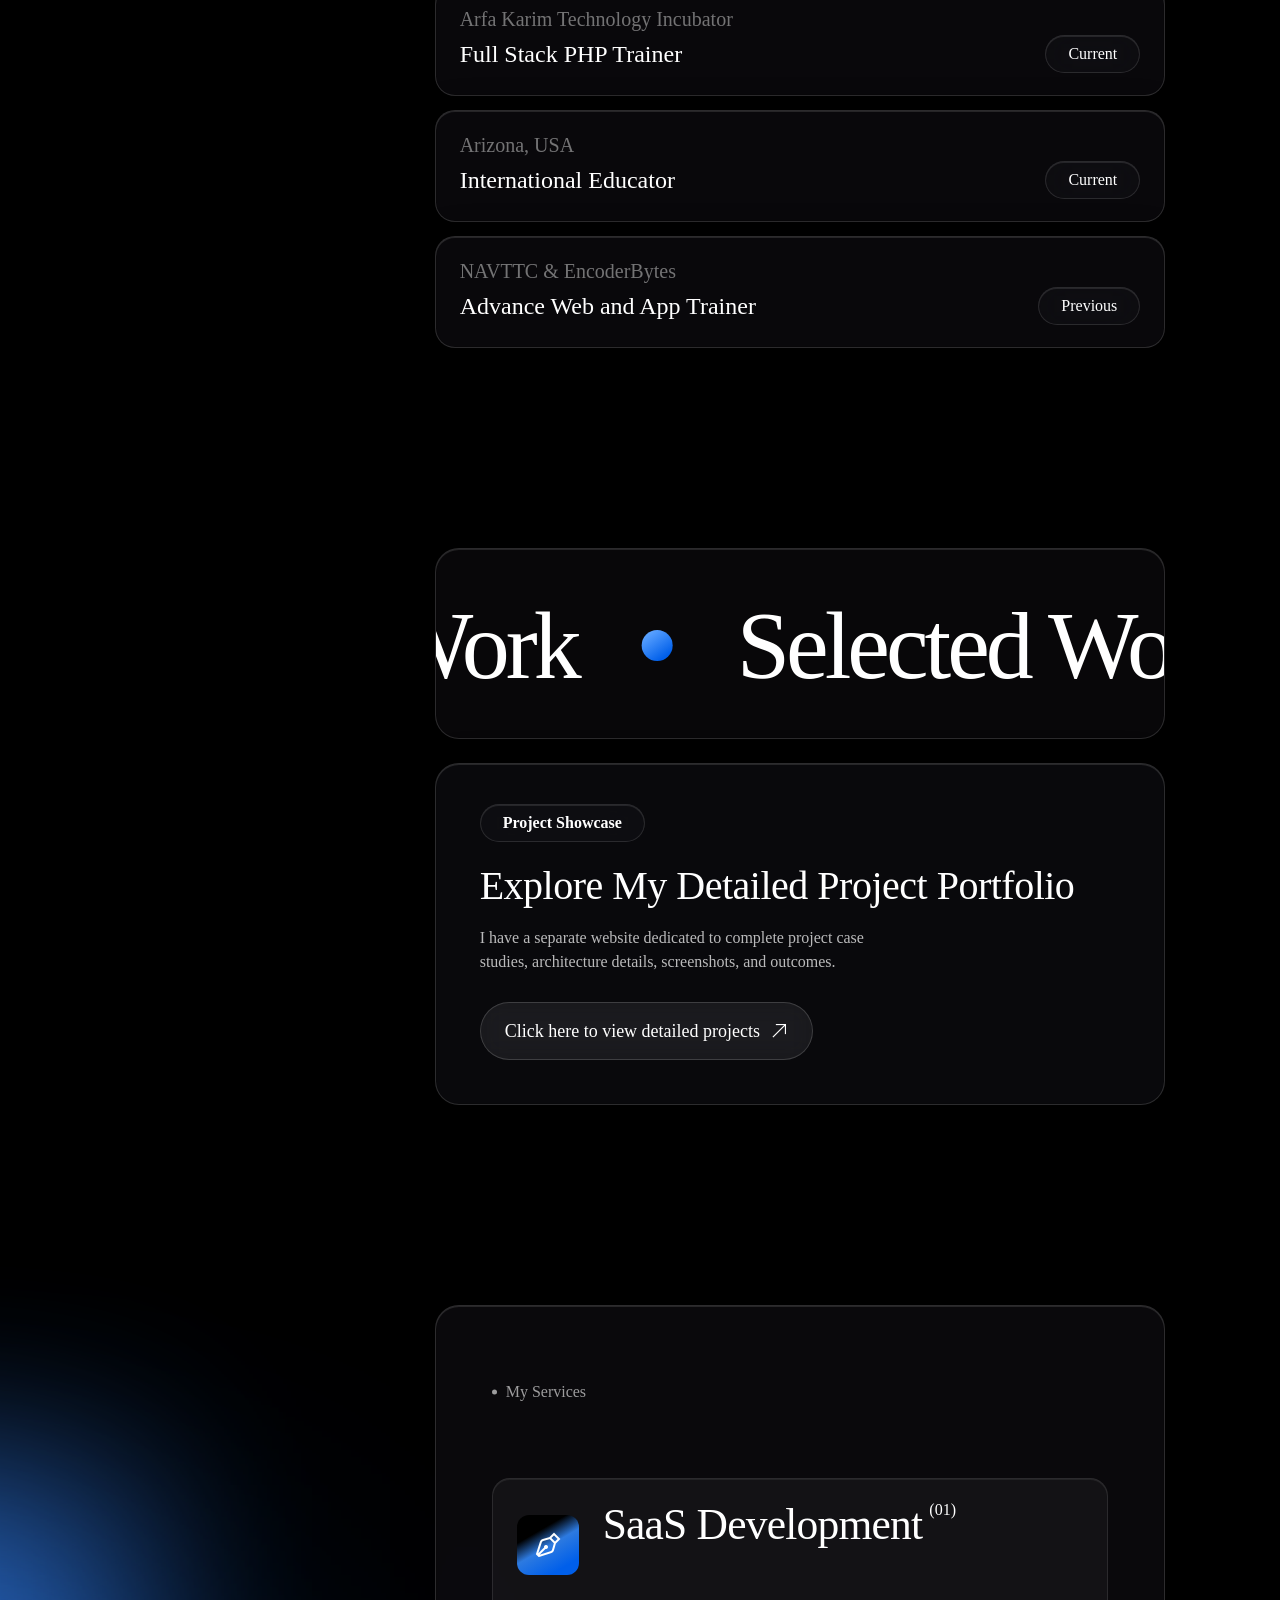
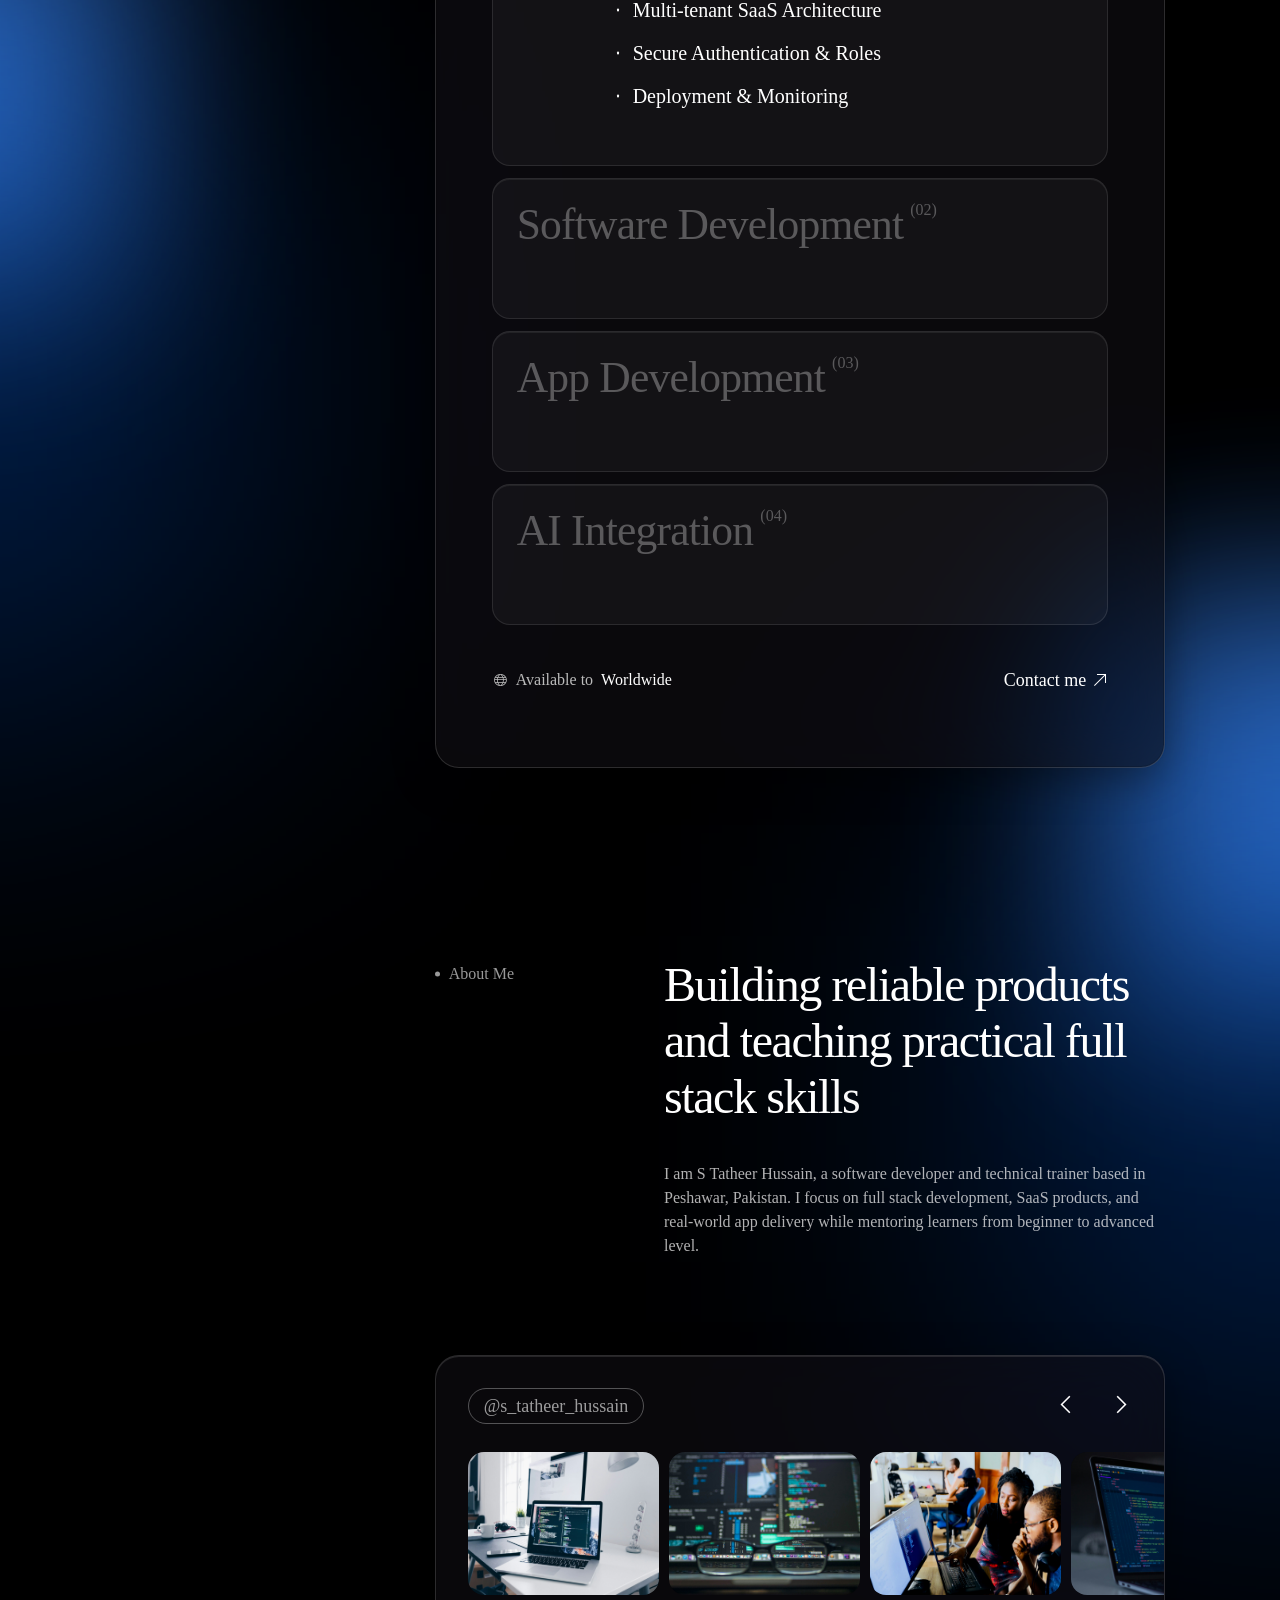
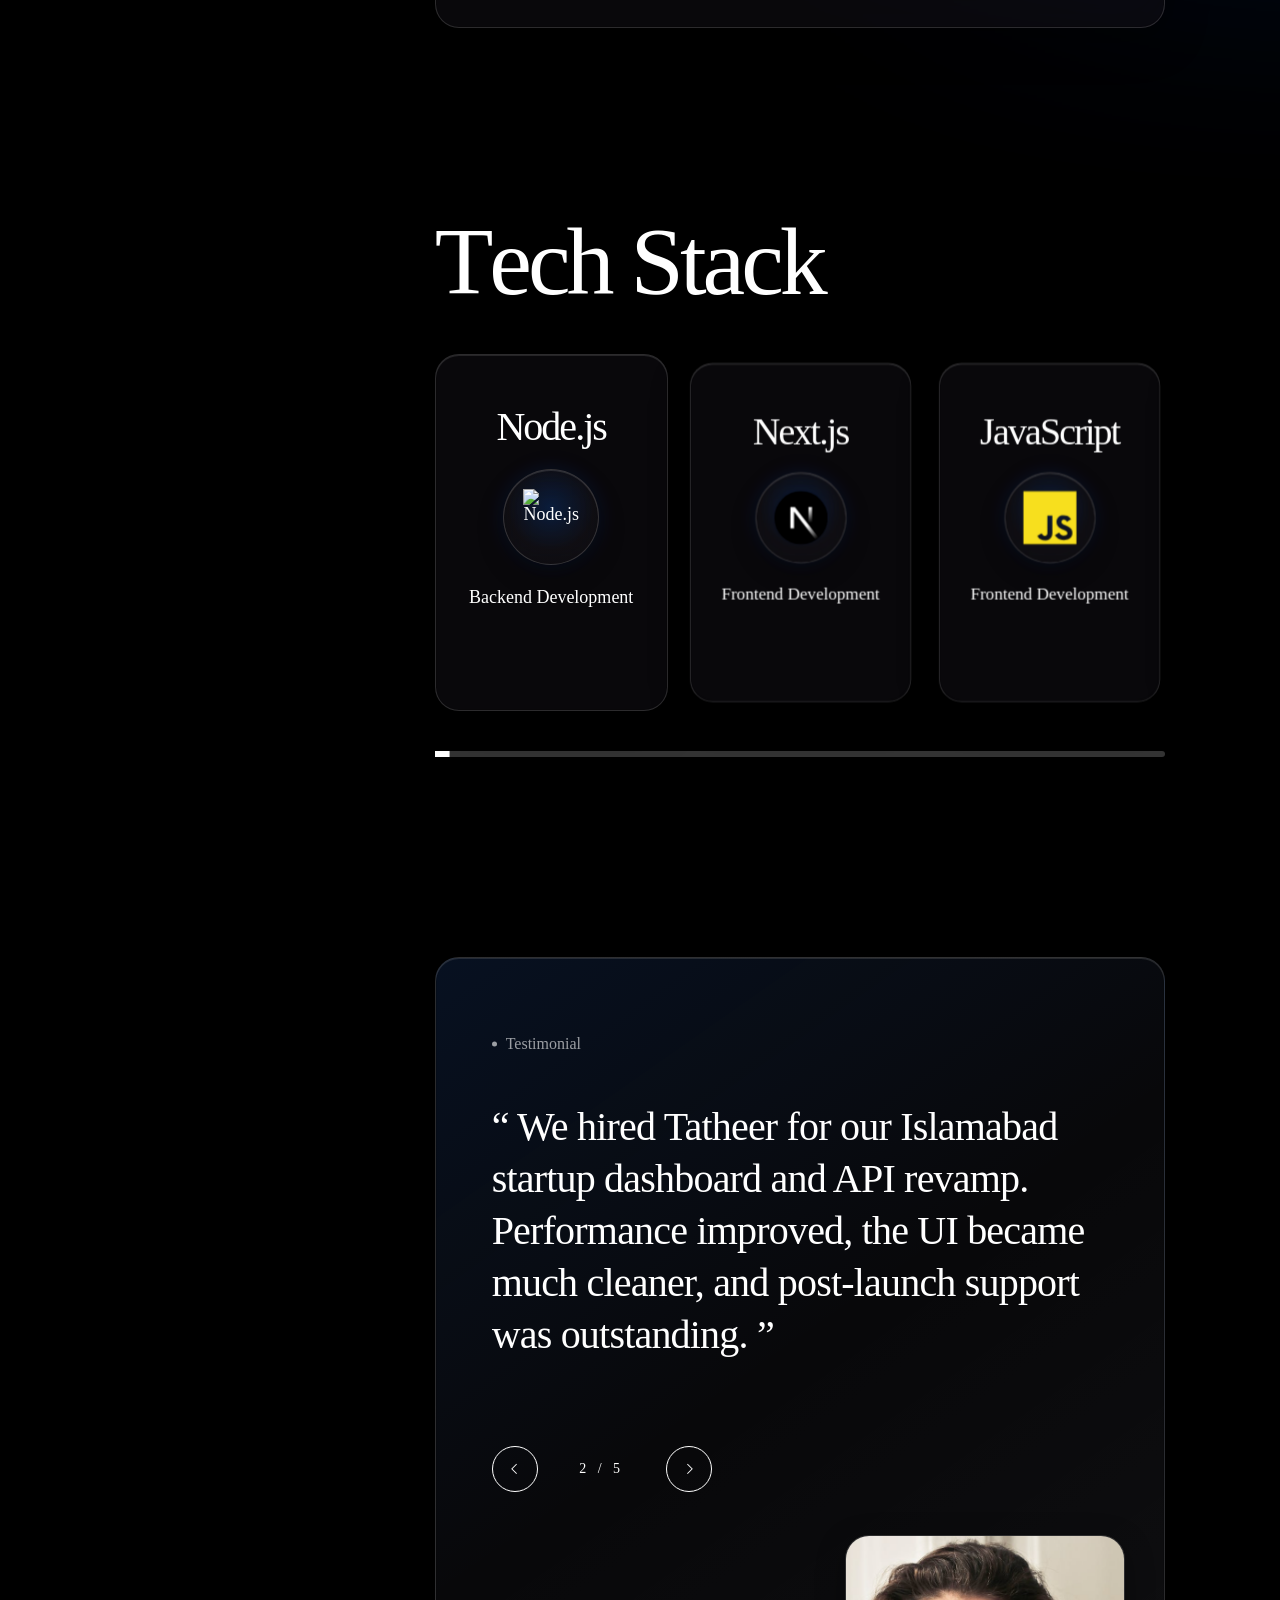
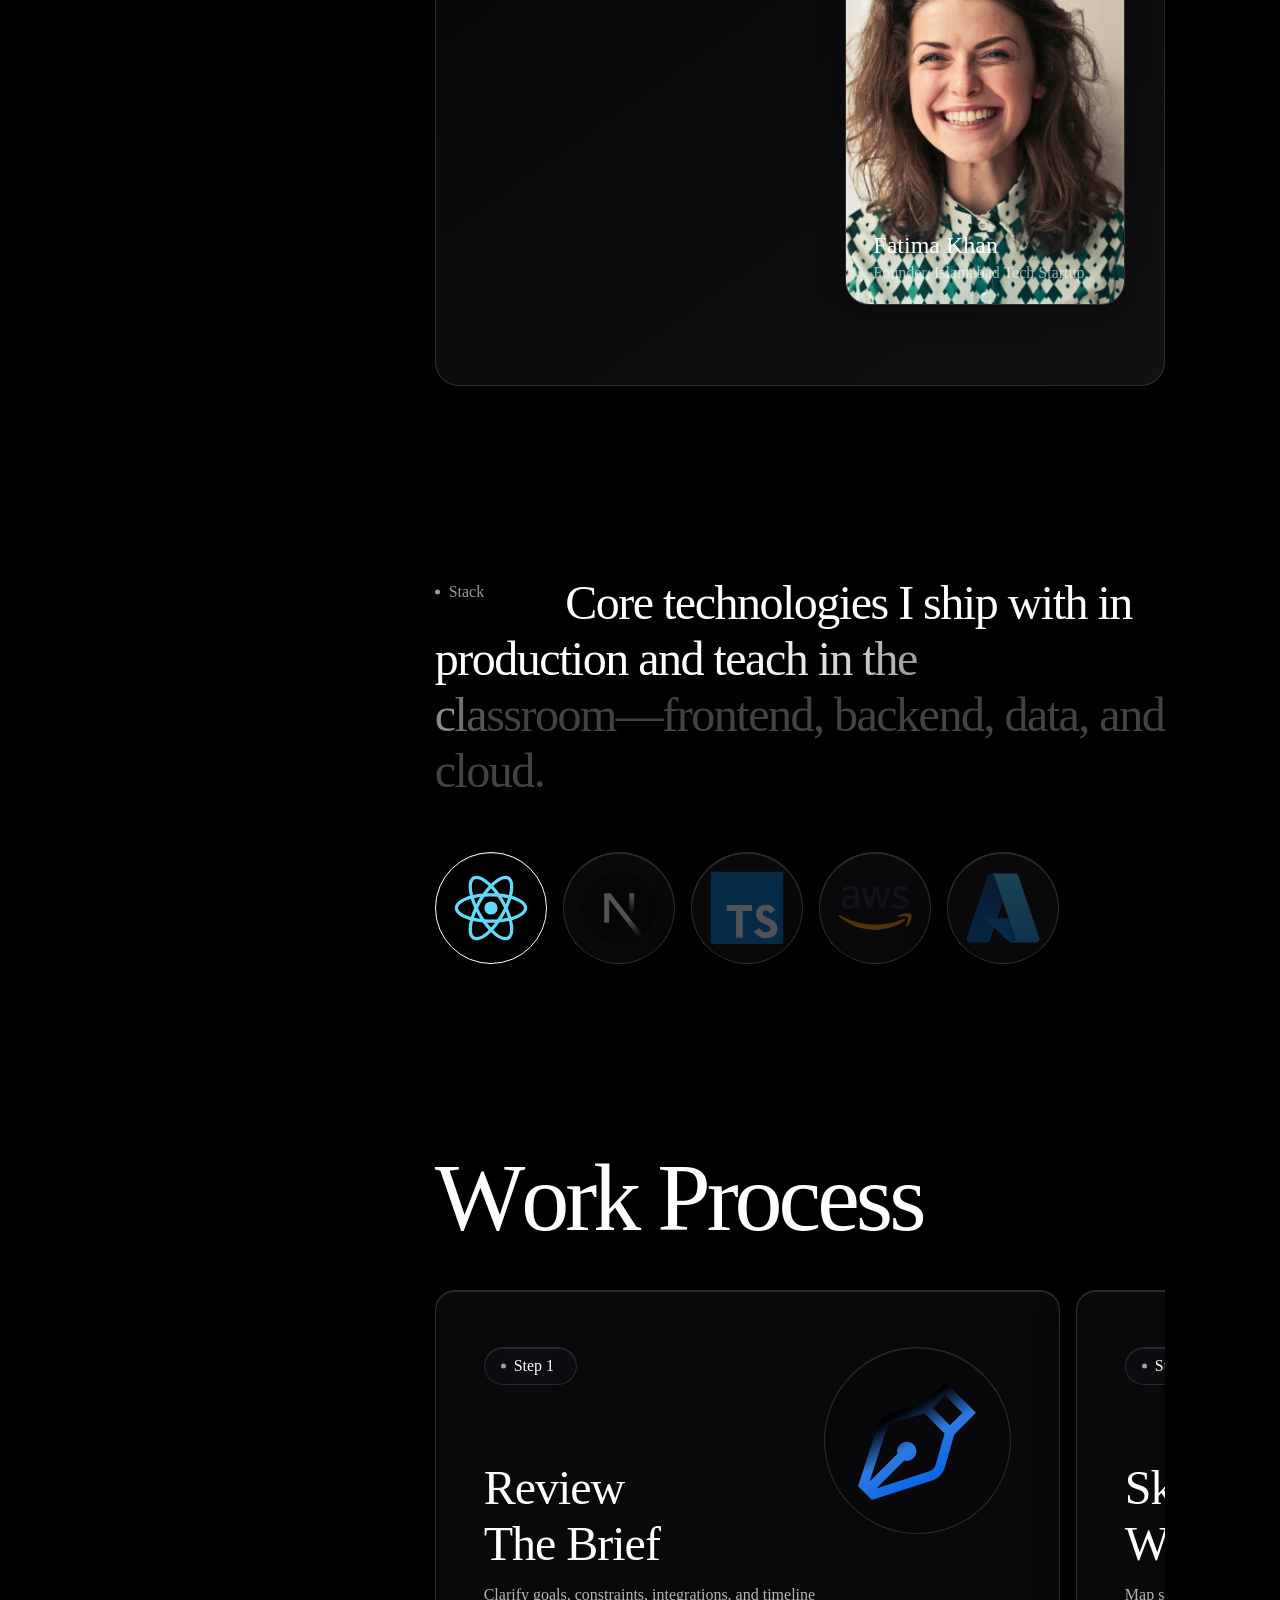
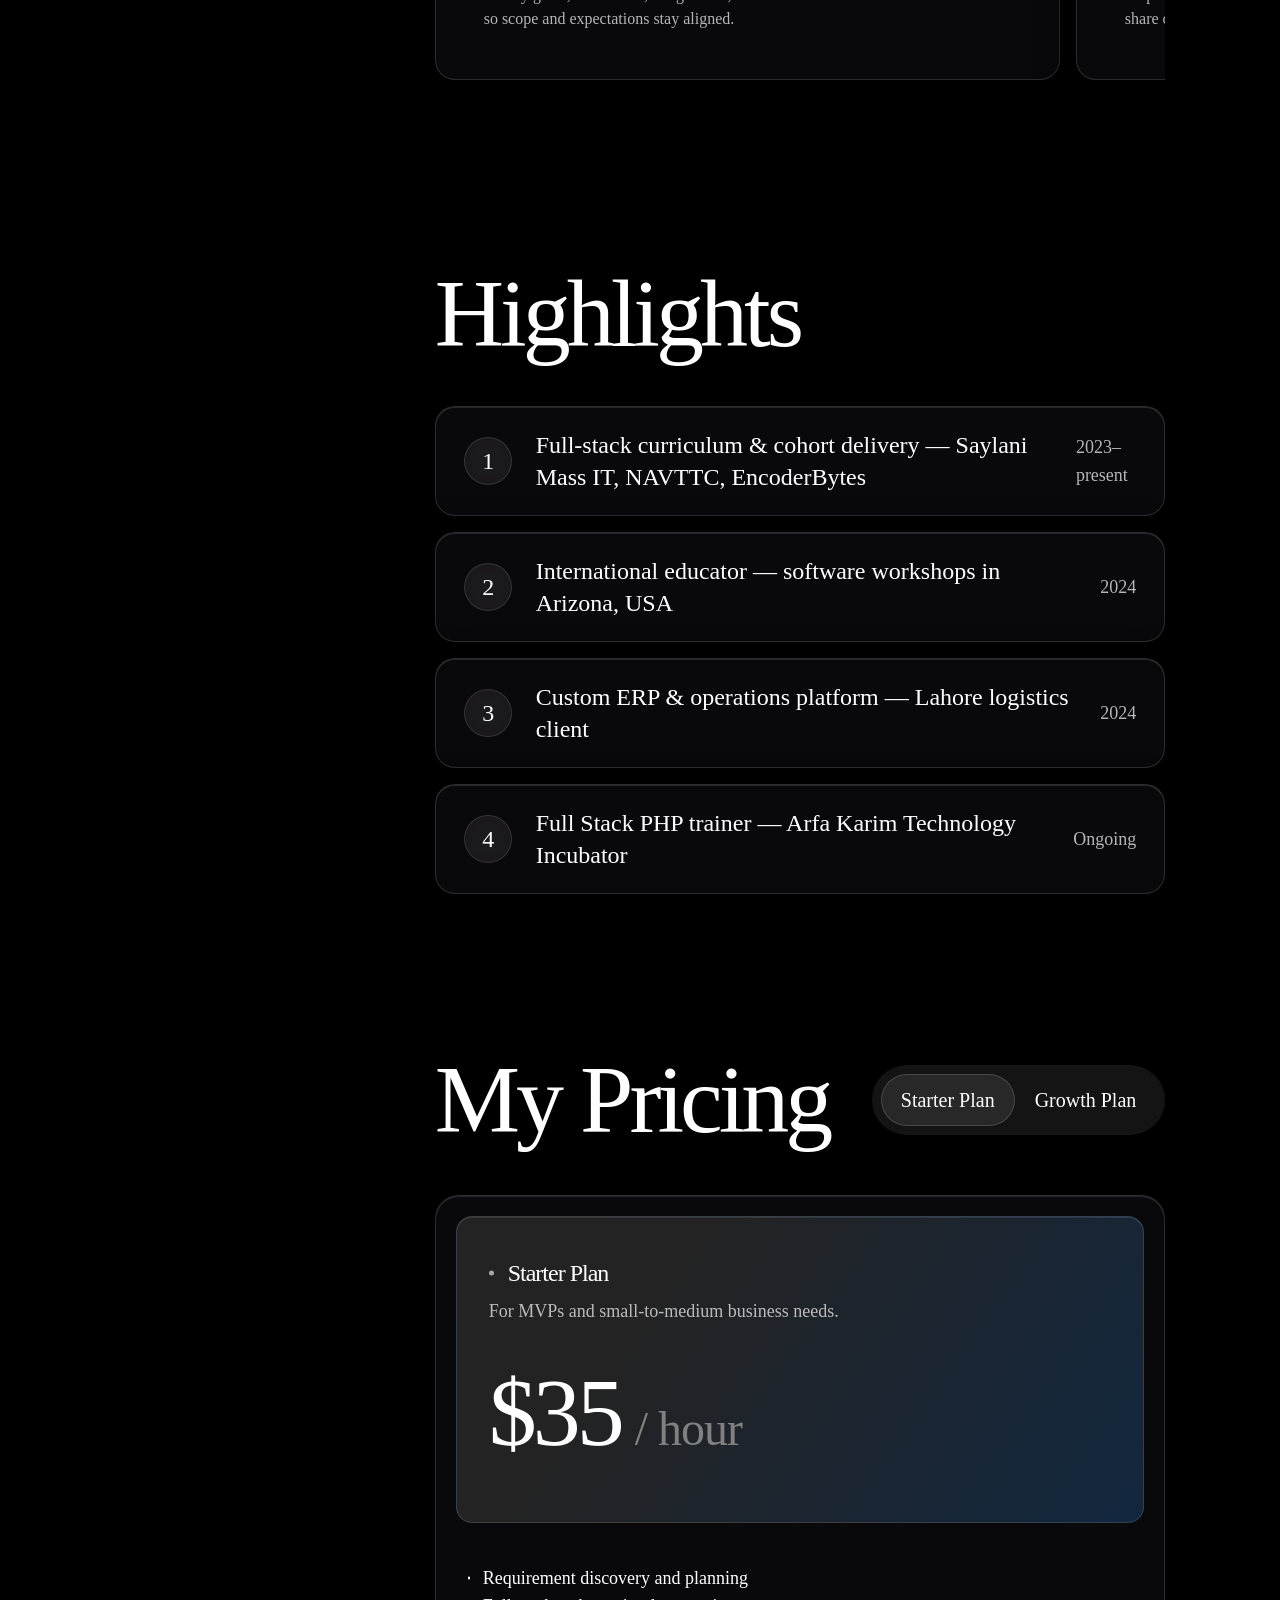
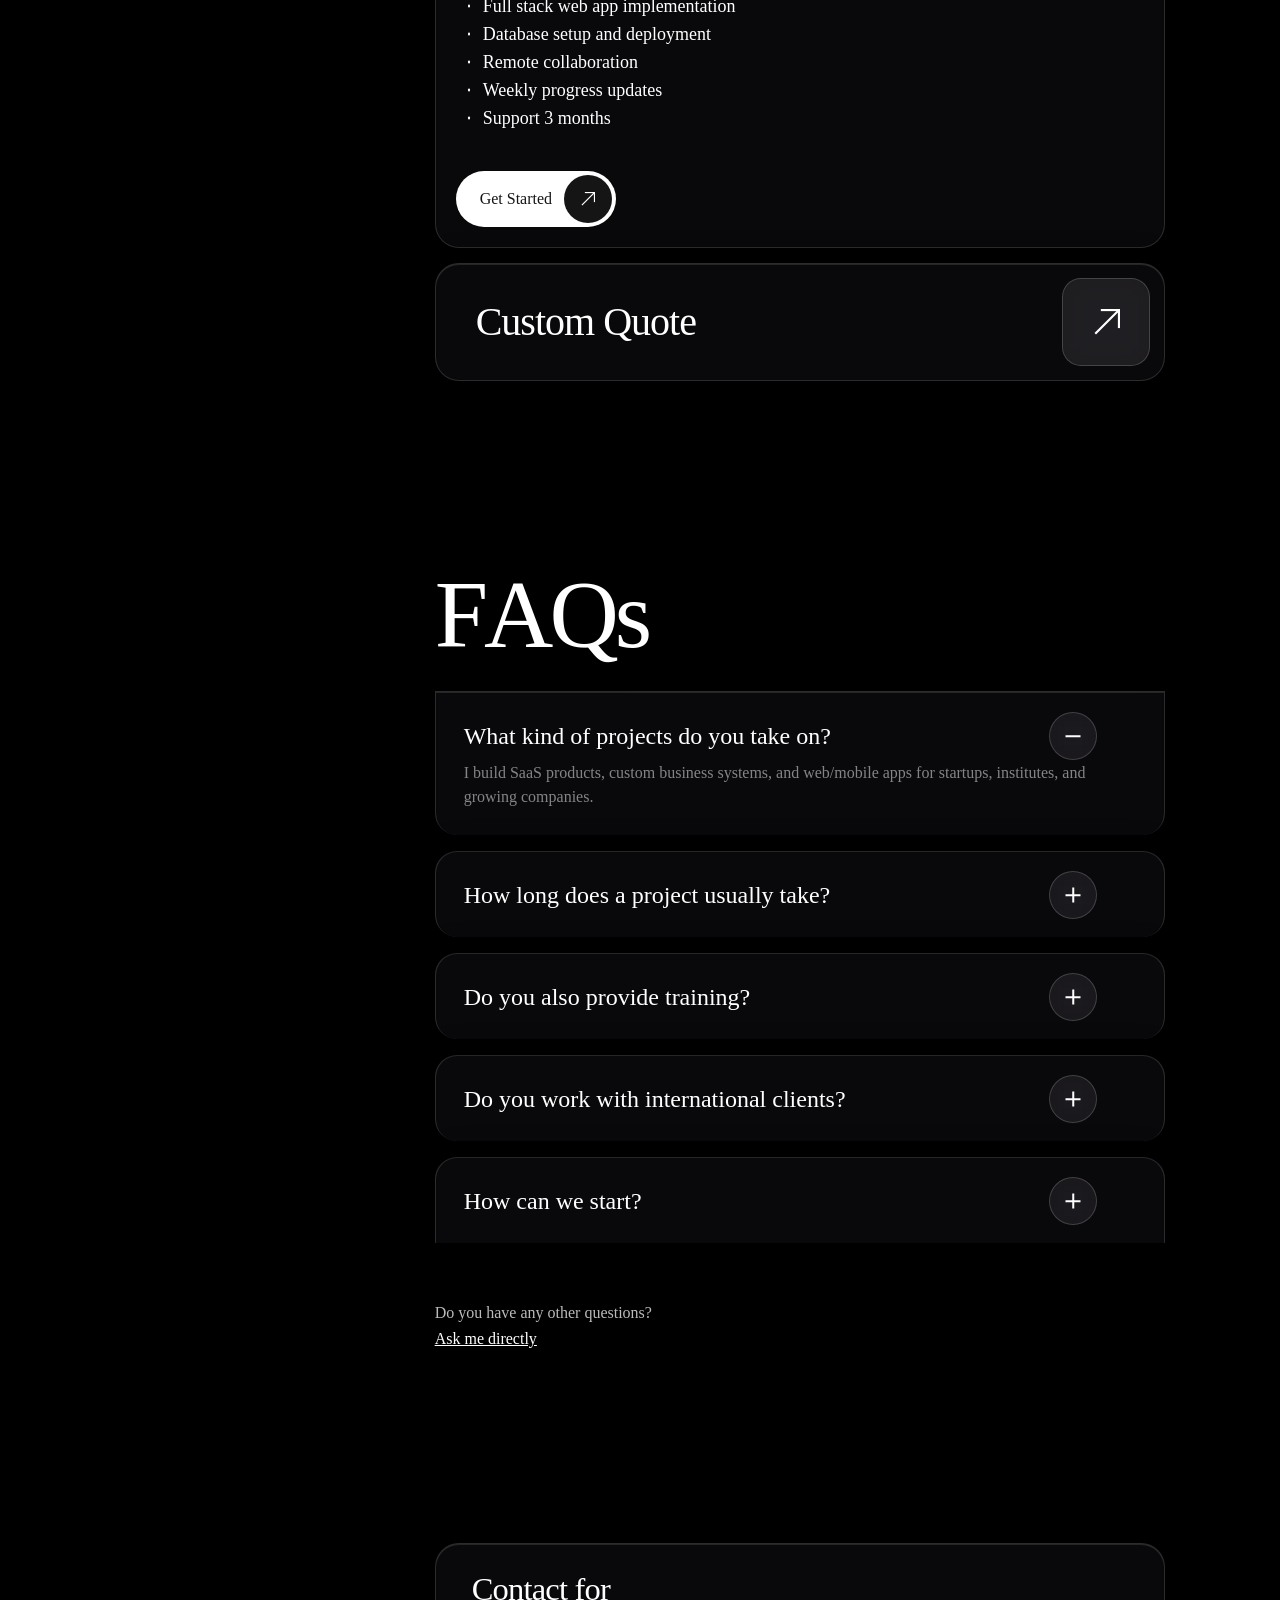
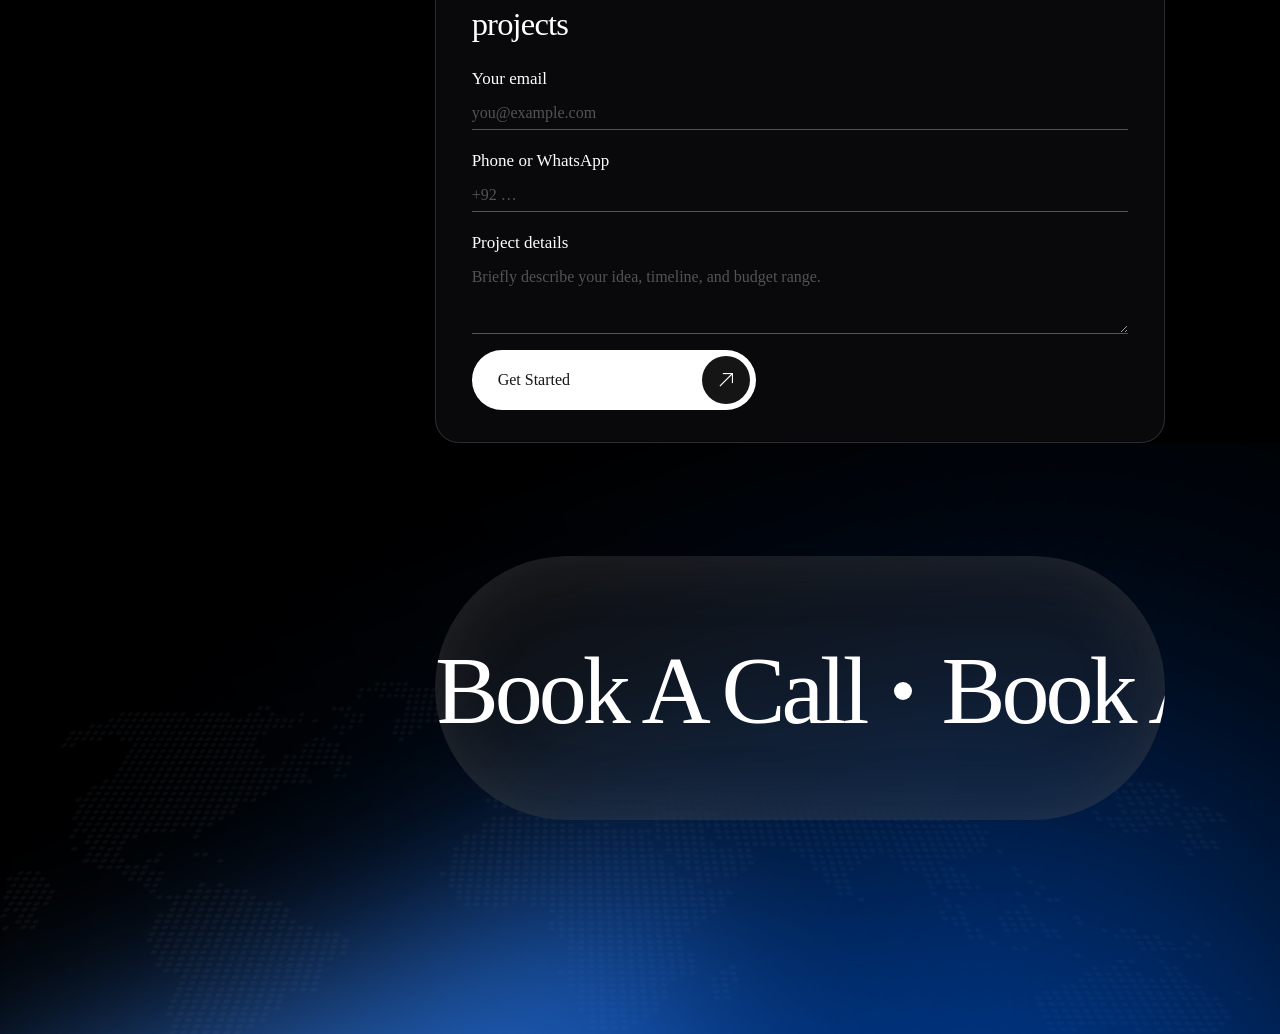
==== commit c290fa72: "Sidebar: animated conic gradient layer inside card Co-authored-by: Cursor <cursoragent@cursor.com>" ====
--- a/index.html
+++ b/index.html
@@ -244,7 +244,8 @@
         <!-- /right-nav -->
 
         <!-- left-sidebar -->
-        <div class="left-sidebar">                
+        <div class="left-sidebar">
+            <div class="left-sidebar__ambient" aria-hidden="true"></div>
             <div class="heading">
                 <img src="asset/images/logo/logo.png" alt="Tatheer logo">
                 <div class="box-status">
--- a/asset/css/styles.css
+++ b/asset/css/styles.css
@@ -1192,16 +1192,22 @@
   align-items: center;
   gap: 12px;
   background-color: #fff;
+  border: 2px solid transparent;
   border-radius: 99px;
   color: rgb(21, 21, 21);
   width: 284px;
+  box-sizing: border-box;
+  -webkit-transition: border-color 0.22s ease, background-color 0.22s ease, color 0.22s ease,
+    box-shadow 0.22s ease;
+  transition: border-color 0.22s ease, background-color 0.22s ease, color 0.22s ease,
+    box-shadow 0.22s ease;
 }
 .form-contact .bot-btn button span {
-  -webkit-transition: all 0.3s ease;
-  -moz-transition: all 0.3s ease;
-  -ms-transition: all 0.3s ease;
-  -o-transition: all 0.3s ease;
-  transition: all 0.3s ease;
+  -webkit-transition: color 0.22s ease;
+  -moz-transition: color 0.22s ease;
+  -ms-transition: color 0.22s ease;
+  -o-transition: color 0.22s ease;
+  transition: color 0.22s ease;
 }
 .form-contact .bot-btn button .icon {
   display: flex;
@@ -1212,18 +1218,25 @@
   font-size: 18px;
   color: #fff;
   background: rgb(21, 21, 21);
+  border: 2px solid transparent;
   border-radius: 50%;
-  -webkit-transition: all 0.3s ease;
-  -moz-transition: all 0.3s ease;
-  -ms-transition: all 0.3s ease;
-  -o-transition: all 0.3s ease;
-  transition: all 0.3s ease;
+  box-sizing: border-box;
+  -webkit-transition: border-color 0.22s ease, background-color 0.22s ease, color 0.22s ease,
+    box-shadow 0.22s ease;
+  transition: border-color 0.22s ease, background-color 0.22s ease, color 0.22s ease,
+    box-shadow 0.22s ease;
 }
 .form-contact .bot-btn button:hover {
-  color: var(--primary);
+  background: rgba(10, 12, 20, 0.97);
+  color: #fff;
+  border-color: var(--primary);
+  box-shadow: 0 0 0 1px rgba(0, 95, 234, 0.35), 0 10px 28px rgba(0, 0, 0, 0.55);
 }
 .form-contact .bot-btn button:hover .icon {
-  color: var(--primary);
+  background: rgba(255, 255, 255, 0.96);
+  color: #111;
+  border-color: var(--primary);
+  box-shadow: 0 0 0 1px rgba(0, 95, 234, 0.25);
 }
 .form-contact .flat-alert {
   order: 5;
@@ -2538,14 +2551,50 @@
   max-width: 380px;
   width: 100%;
   position: fixed;
-  border-radius: 24px;
-  background-color: rgba(18, 17, 22, 0.52);
-  -webkit-backdrop-filter: blur(32px) saturate(1.45);
-  backdrop-filter: blur(32px) saturate(1.45);
-  border: 1px solid rgba(255, 255, 255, 0.14);
-  box-shadow: 0 12px 40px rgba(0, 0, 0, 0.38), inset 0 1px 0 rgba(255, 255, 255, 0.12), inset 0 0 0 1px rgba(0, 0, 0, 0.15);
+  border-radius: 26px;
+  isolation: isolate;
+  /* Premium card: gradient border + layered face (opaque — no glass blur) */
+  border: 1px solid transparent;
+  background-color: #0a0d14;
+  background-image: linear-gradient(
+      185deg,
+      rgba(255, 255, 255, 0.11) 0%,
+      rgba(255, 255, 255, 0.03) 18%,
+      transparent 42%
+    ),
+    radial-gradient(
+      120% 80% at 100% 0%,
+      rgba(0, 95, 234, 0.18) 0%,
+      transparent 55%
+    ),
+    radial-gradient(
+      90% 70% at 0% 100%,
+      rgba(0, 60, 150, 0.16) 0%,
+      transparent 50%
+    ),
+    linear-gradient(
+      158deg,
+      #171f34 0%,
+      #111725 28%,
+      #0b0f1a 56%,
+      #06080f 100%
+    ),
+    linear-gradient(
+      132deg,
+      rgba(255, 255, 255, 0.35) 0%,
+      rgba(0, 95, 234, 0.55) 42%,
+      rgba(255, 255, 255, 0.18) 78%,
+      rgba(10, 14, 24, 0.95) 100%
+    );
+  background-origin: padding-box, padding-box, padding-box, padding-box, border-box;
+  background-clip: padding-box, padding-box, padding-box, padding-box, border-box;
+  box-shadow: 0 1px 0 rgba(255, 255, 255, 0.14) inset,
+    0 0 0 1px rgba(0, 0, 0, 0.35) inset,
+    0 36px 72px -20px rgba(0, 0, 0, 0.72),
+    0 14px 28px -12px rgba(0, 0, 0, 0.45),
+    0 0 0 1px rgba(0, 95, 234, 0.12),
+    0 0 48px -12px rgba(0, 95, 234, 0.14);
   padding: 32px 26px 28px;
-  background-color: rgba(14, 14, 18, 0.82);
   z-index: 20;
   display: flex;
   flex-direction: column;
@@ -2556,6 +2605,65 @@
   scrollbar-width: thin;
   scrollbar-color: var(--primary) rgba(255, 255, 255, 0.06);
 }
+
+/* Animated brand gradient — clipped inside card (spotlight uses parent ::before/::after) */
+.left-sidebar > .left-sidebar__ambient {
+  position: absolute;
+  inset: 0;
+  border-radius: inherit;
+  overflow: hidden;
+  pointer-events: none;
+  /* Below sidebar content (z-index 2 via .spotlight-card > *), above base fill */
+  z-index: 1;
+  contain: paint;
+}
+.left-sidebar > .left-sidebar__ambient::before {
+  content: "";
+  position: absolute;
+  left: 50%;
+  top: 50%;
+  width: 180%;
+  height: 180%;
+  margin: -90% 0 0 -90%;
+  transform-origin: 50% 50%;
+  will-change: transform;
+  background: conic-gradient(
+    from 0deg at 50% 50%,
+    rgba(0, 95, 234, 0.5) 0deg,
+    rgba(40, 120, 255, 0.22) 55deg,
+    rgba(0, 40, 120, 0.4) 120deg,
+    rgba(90, 160, 255, 0.28) 200deg,
+    rgba(0, 70, 200, 0.45) 280deg,
+    rgba(0, 95, 234, 0.5) 360deg
+  );
+  filter: blur(48px);
+  -webkit-filter: blur(48px);
+  animation: left-sidebar-ambient-rotate 16s linear infinite;
+}
+.left-sidebar > .left-sidebar__ambient::after {
+  content: "";
+  position: absolute;
+  inset: 0;
+  border-radius: inherit;
+  background: linear-gradient(
+    165deg,
+    rgba(8, 10, 16, 0.55) 0%,
+    rgba(8, 10, 16, 0.2) 40%,
+    rgba(8, 10, 16, 0.65) 100%
+  );
+  pointer-events: none;
+}
+@keyframes left-sidebar-ambient-rotate {
+  to {
+    transform: rotate(360deg);
+  }
+}
+@media (prefers-reduced-motion: reduce) {
+  .left-sidebar > .left-sidebar__ambient::before {
+    animation: none;
+  }
+}
+
 .left-sidebar::-webkit-scrollbar {
   width: 8px;
 }
@@ -2580,16 +2688,25 @@
   flex-shrink: 0;
 }
 .left-sidebar .heading > img {
-  max-height: 32px;
+  max-height: 34px;
   width: auto;
-  opacity: 0.95;
+  opacity: 1;
+  filter: drop-shadow(0 2px 10px rgba(0, 0, 0, 0.55))
+    drop-shadow(0 0 24px rgba(0, 95, 234, 0.18));
 }
 .left-sidebar .box-status {
   padding: 6px 16px 6px 14px;
   gap: 10px;
   flex-shrink: 0;
   border: 1px solid rgba(255, 255, 255, 0.14);
-  background-color: rgba(255, 255, 255, 0.03);
+  background: linear-gradient(
+    165deg,
+    rgba(255, 255, 255, 0.1) 0%,
+    rgba(255, 255, 255, 0.04) 45%,
+    rgba(0, 0, 0, 0.15) 100%
+  );
+  box-shadow: 0 1px 0 rgba(255, 255, 255, 0.08) inset;
+  border-radius: 999px;
 }
 .left-sidebar .box-status .dot {
   width: 8px;
@@ -2619,8 +2736,6 @@
   padding: 12px;
   box-sizing: border-box;
   border-radius: 22px;
-  perspective: 880px;
-  perspective-origin: 50% 42%;
 }
 .left-sidebar .profile-hero .avatar.avatar-wrap {
   background: none;
@@ -2628,17 +2743,14 @@
   border: none;
   outline: none;
   border-radius: 18px;
-  overflow: visible;
+  overflow: hidden;
   margin-bottom: 0;
   width: 100%;
   aspect-ratio: 1;
   max-width: none;
-  transform-style: preserve-3d;
-  transition: transform 0.55s cubic-bezier(0.22, 1, 0.36, 1),
-    box-shadow 0.55s ease;
-}
-.left-sidebar .profile-hero:hover .avatar.avatar-wrap {
-  transform: rotateX(5.5deg) rotateY(-8deg) translateZ(16px);
+  box-shadow: 0 0 0 1px rgba(255, 255, 255, 0.12),
+    0 16px 48px rgba(0, 0, 0, 0.45),
+    0 0 32px -8px rgba(0, 95, 234, 0.2);
 }
 .left-sidebar .profile-hero .avatar.avatar-wrap img {
   width: 100%;
@@ -2646,25 +2758,7 @@
   object-fit: cover;
   display: block;
   border-radius: 18px;
-  transform: translateZ(0);
-  backface-visibility: hidden;
-  box-shadow: 0 22px 48px rgba(0, 0, 0, 0.52),
-    0 10px 24px rgba(0, 95, 234, 0.14),
-    inset 0 1px 0 rgba(255, 255, 255, 0.1),
-    inset 0 -18px 36px rgba(0, 0, 0, 0.18);
-}
-.left-sidebar .profile-hero:hover .avatar.avatar-wrap img {
-  box-shadow: 0 30px 58px rgba(0, 0, 0, 0.58),
-    0 14px 32px rgba(0, 95, 234, 0.22),
-    inset 0 1px 0 rgba(255, 255, 255, 0.14);
-}
-@media (prefers-reduced-motion: reduce) {
-  .left-sidebar .profile-hero:hover .avatar.avatar-wrap {
-    transform: none;
-  }
-  .left-sidebar .profile-hero .avatar.avatar-wrap {
-    transition-duration: 0.01ms;
-  }
+  box-shadow: none;
 }
 .left-sidebar .profile-meta {
   margin-top: auto;
@@ -2746,10 +2840,13 @@
   width: 100%;
   flex-shrink: 0;
   padding: 4px 4px 4px 22px;
-  border: 1px solid rgba(255, 255, 255, 0.16);
+  border: 2px solid rgba(255, 255, 255, 0.14);
   border-radius: 99px;
   background-color: transparent;
   min-height: 56px;
+  box-sizing: border-box;
+  -webkit-transition: border-color 0.22s ease, background-color 0.22s ease, box-shadow 0.22s ease;
+  transition: border-color 0.22s ease, background-color 0.22s ease, box-shadow 0.22s ease;
 }
 .left-sidebar .bot-button .text {
   color: rgba(255, 255, 255, 0.92);
@@ -2764,7 +2861,9 @@
   font-size: 17px;
   color: #111111;
   background-color: #fff;
+  border: 2px solid transparent;
   border-radius: 50%;
+  box-sizing: border-box;
   transform: rotate(0deg);
   transform-origin: 50% 50%;
 }
@@ -2777,11 +2876,15 @@
   transition: all 0.3s ease;
 }
 .left-sidebar .bot-button:hover {
-  border-color: rgba(255, 255, 255, 0.28);
+  border-color: var(--primary);
+  background: rgba(10, 12, 20, 0.97);
+  box-shadow: 0 0 0 1px rgba(0, 95, 234, 0.35), 0 10px 28px rgba(0, 0, 0, 0.55);
 }
 .left-sidebar .bot-button:hover .icon {
   color: #111111;
   transform: rotate(90deg);
+  border-color: var(--primary);
+  box-shadow: 0 0 0 1px rgba(0, 95, 234, 0.25);
 }
 .left-sidebar .bot-button:hover .text {
   color: #fff;
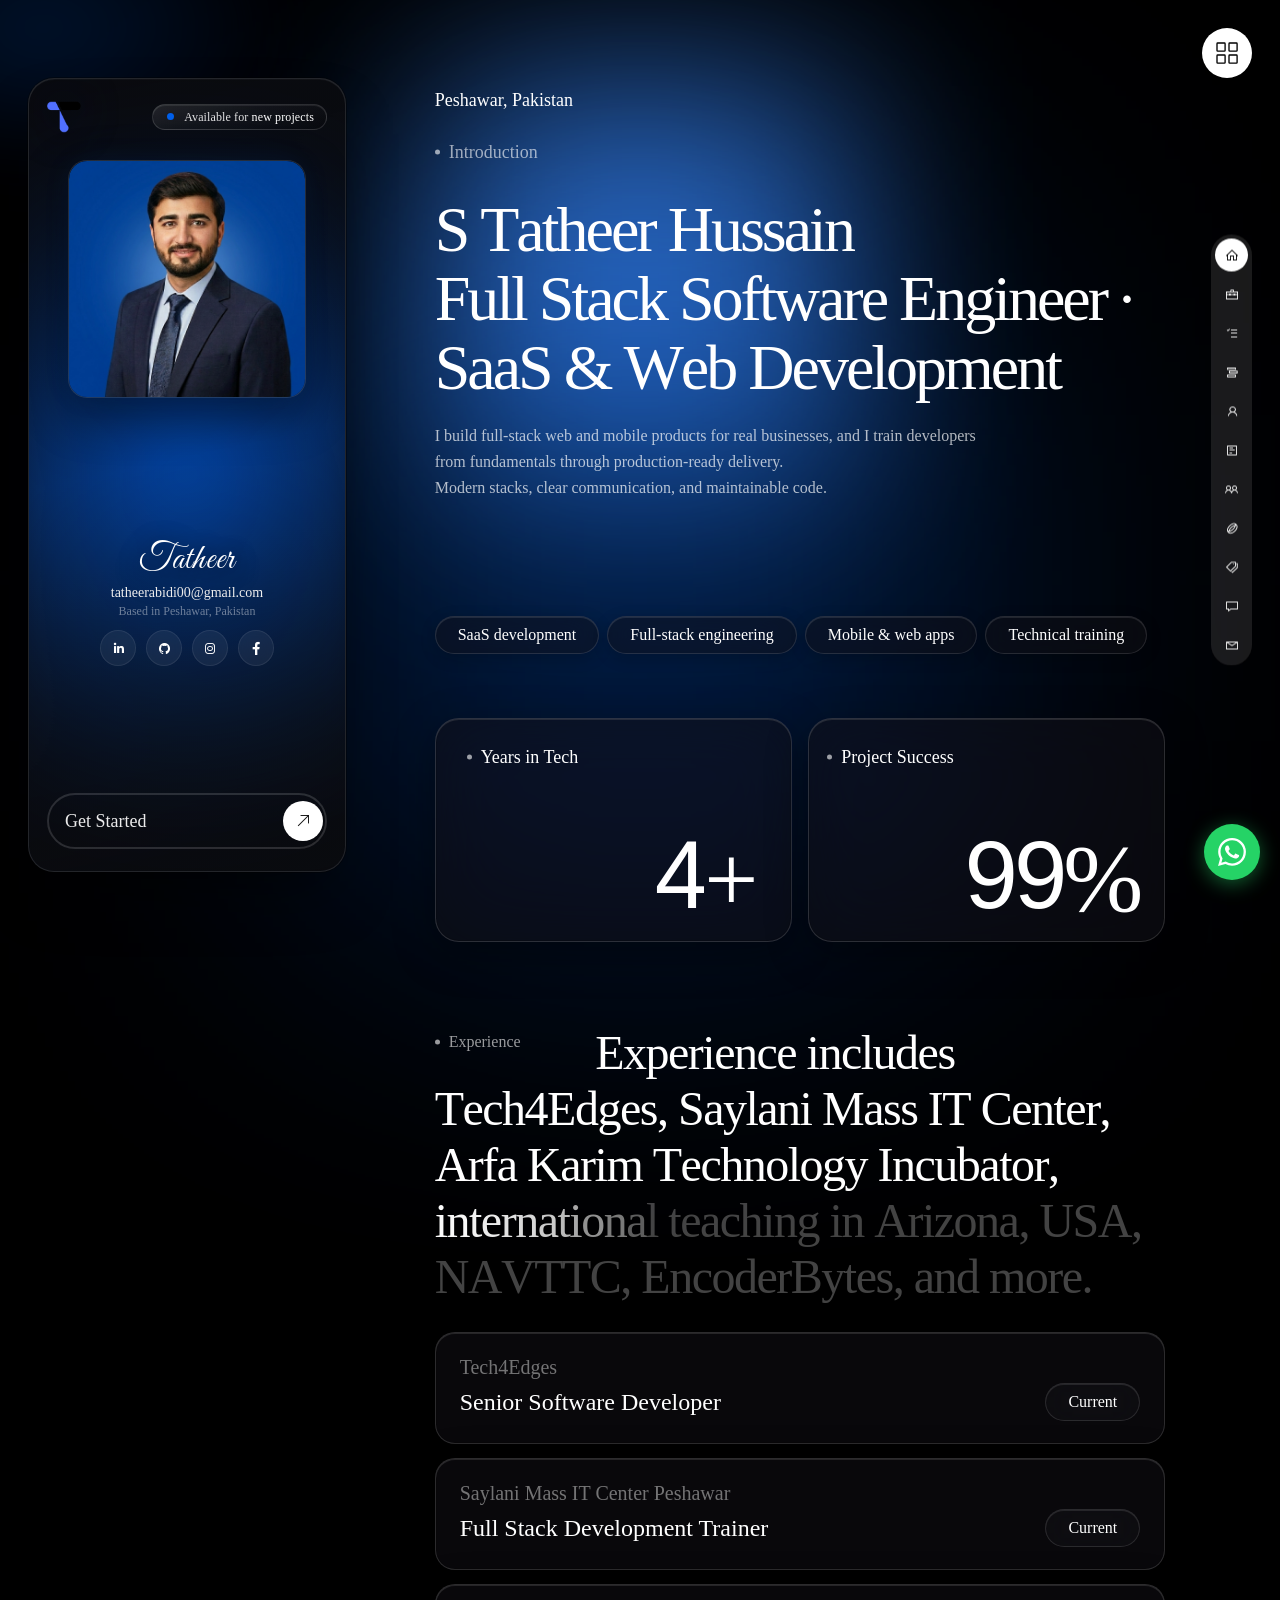
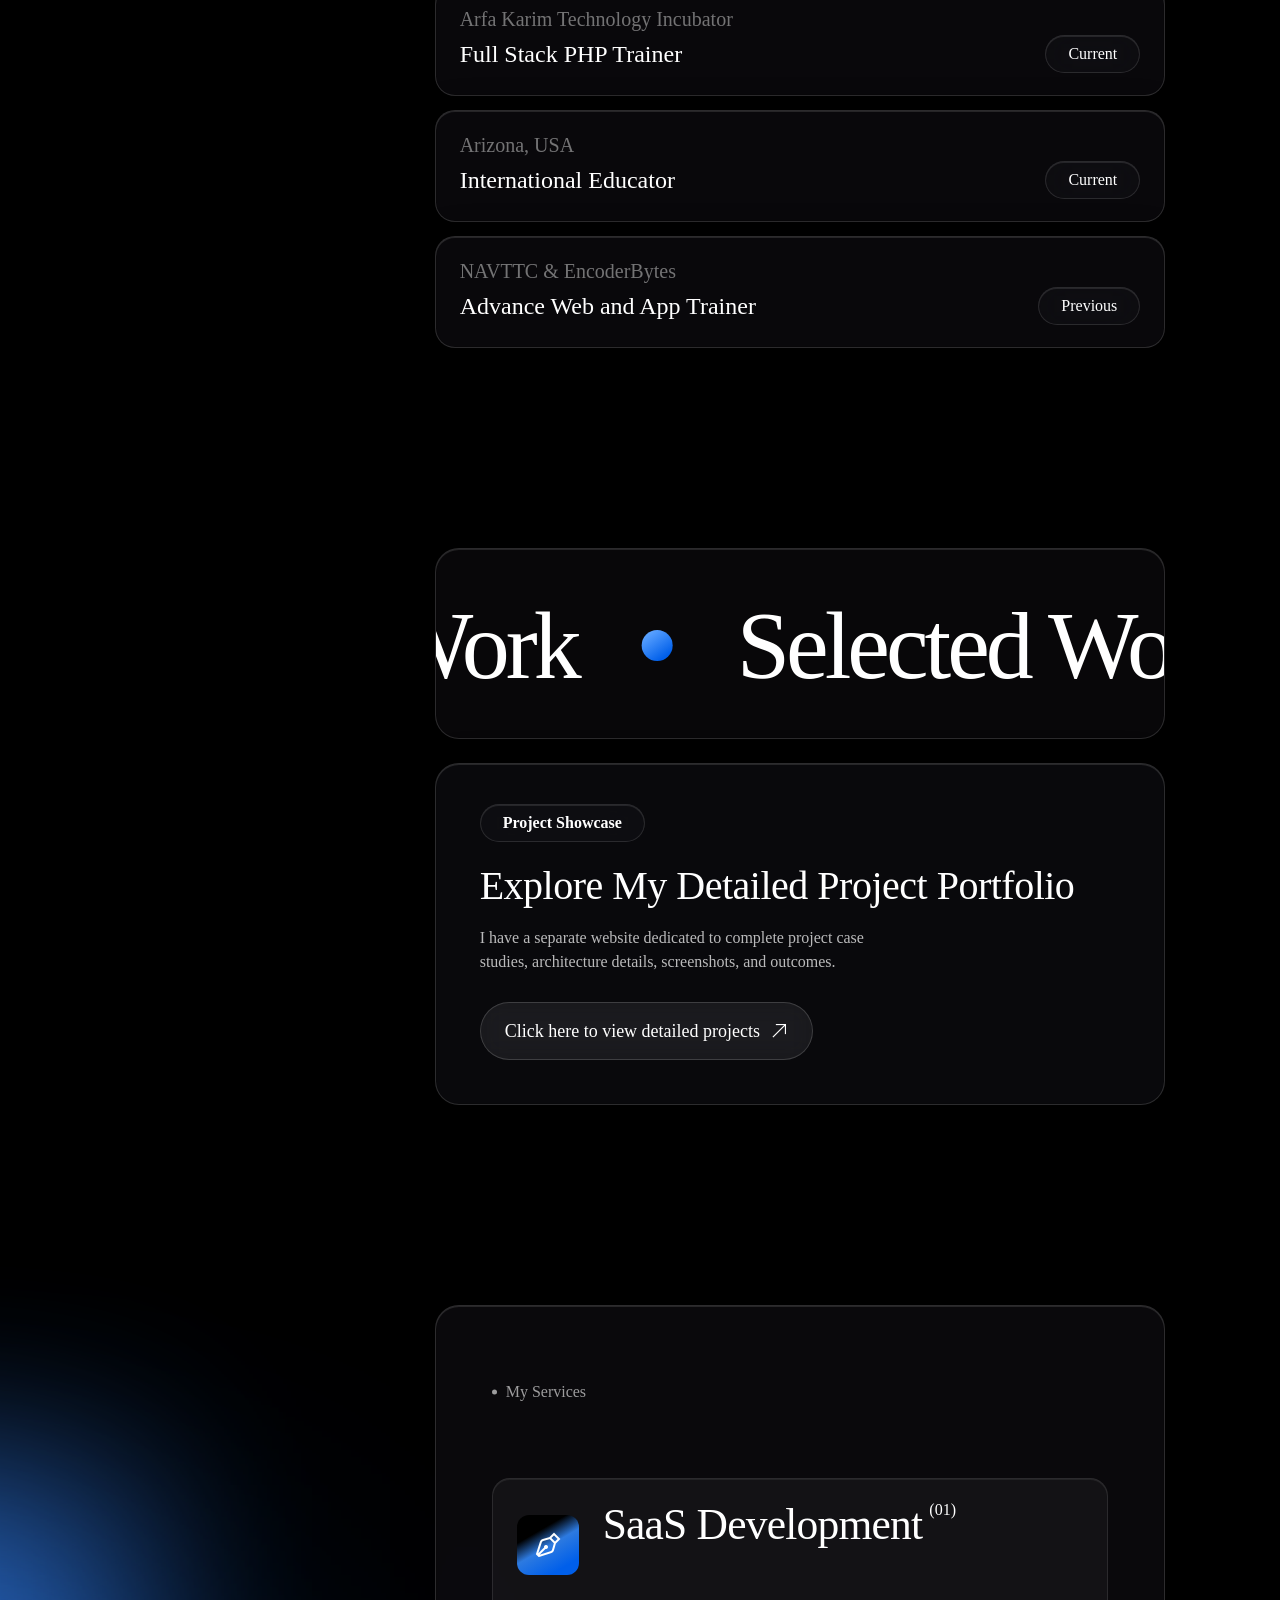
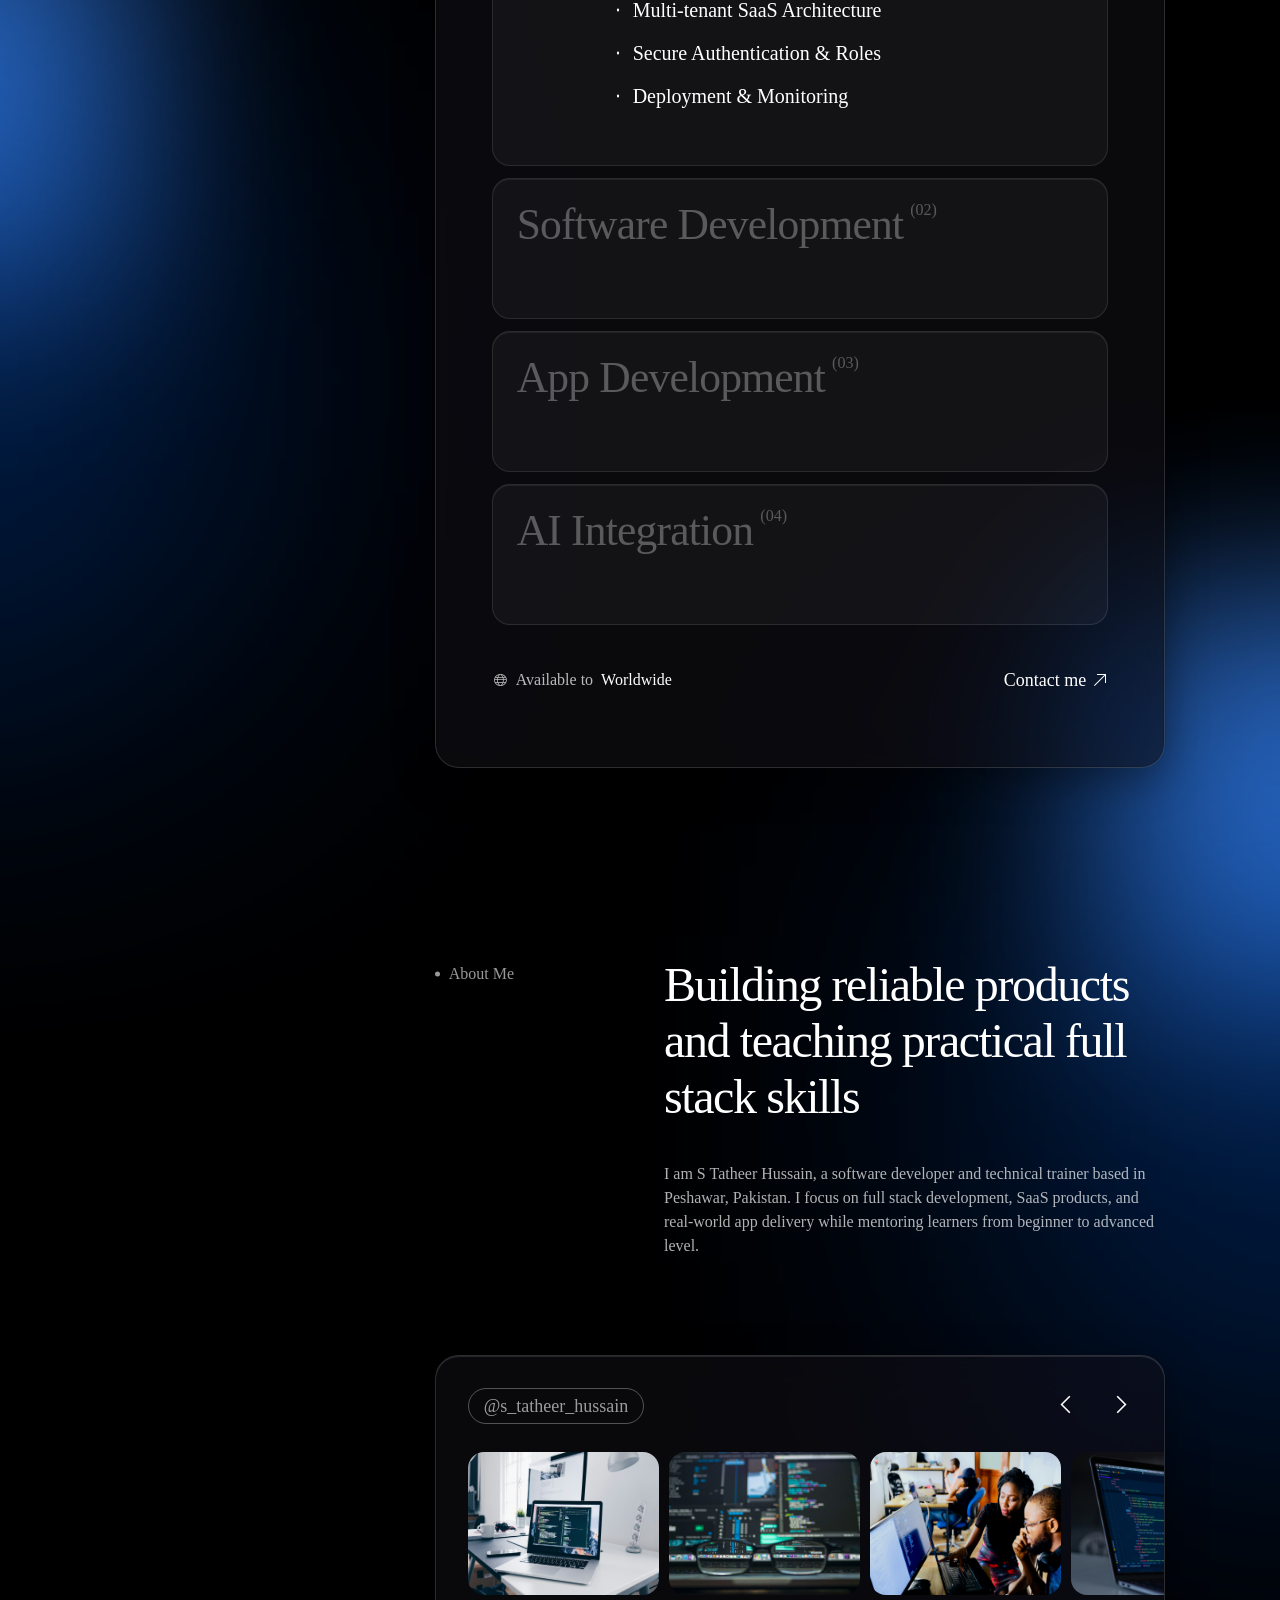
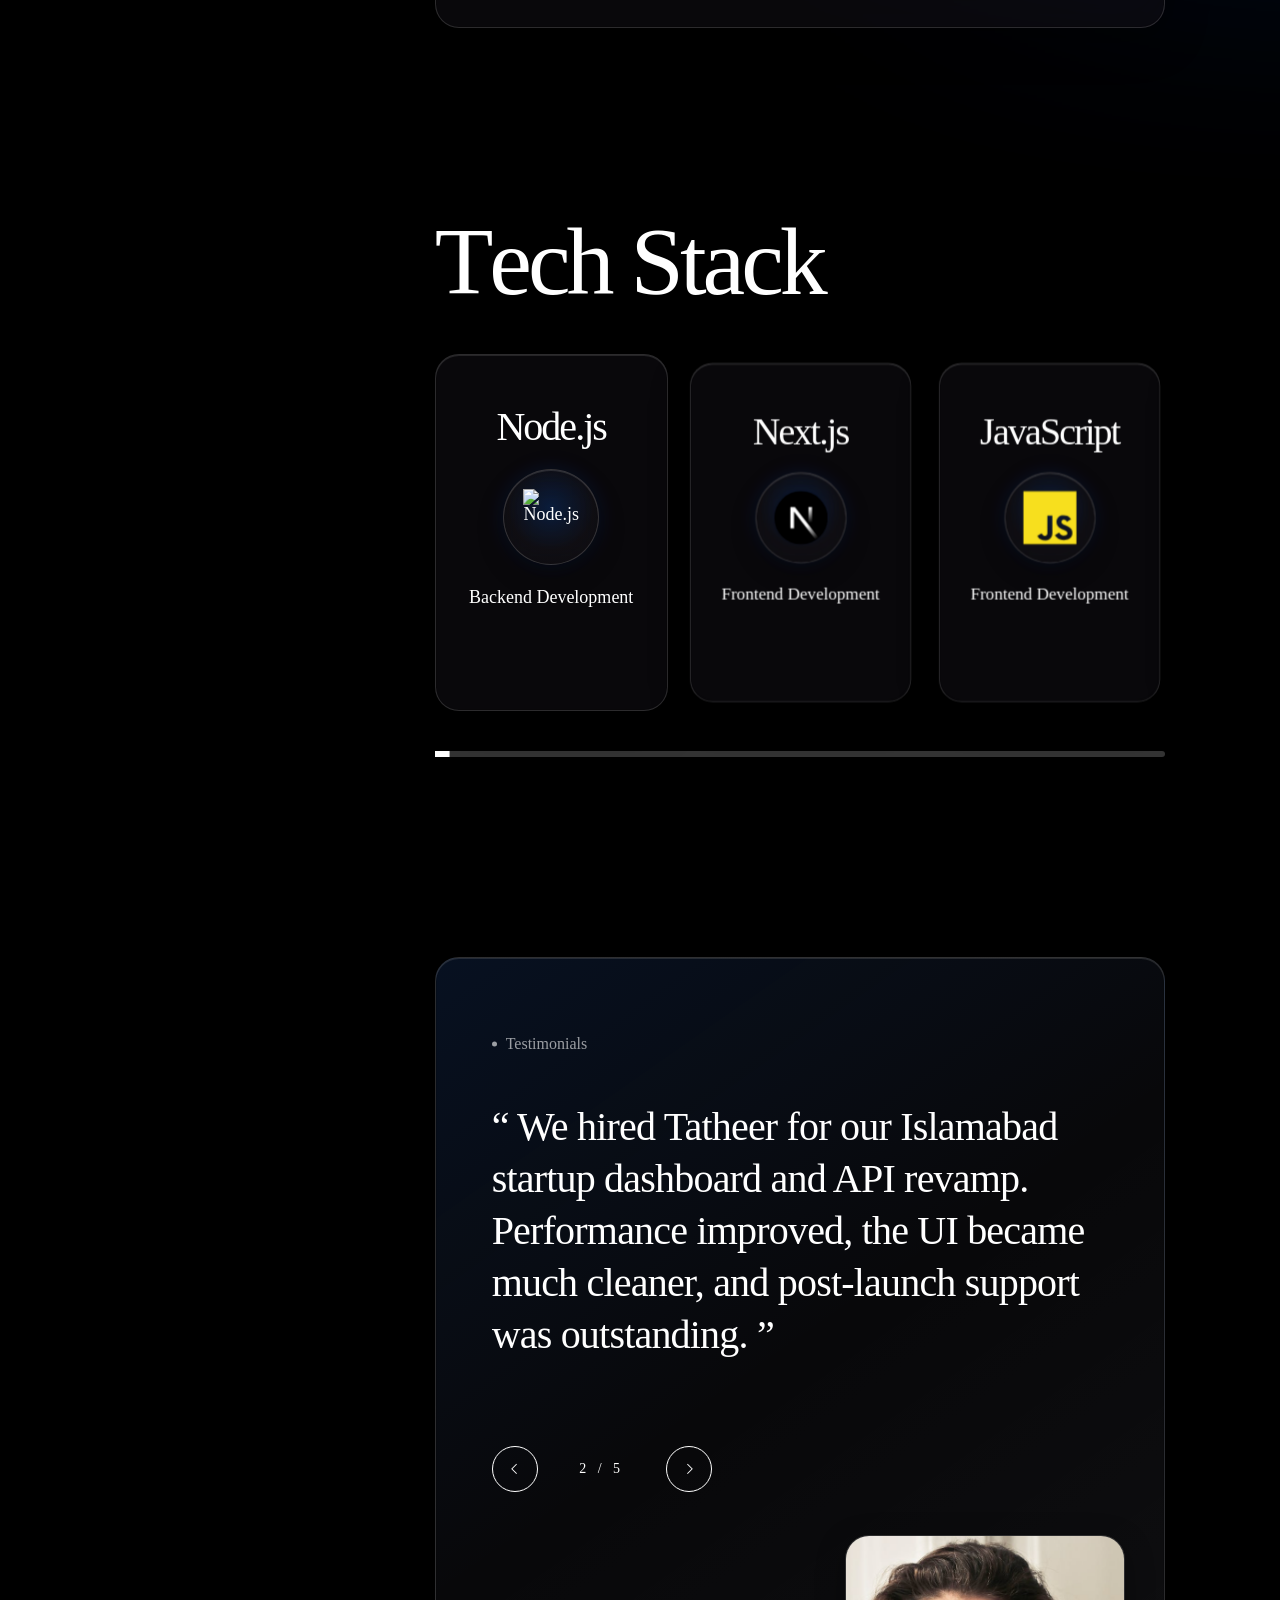
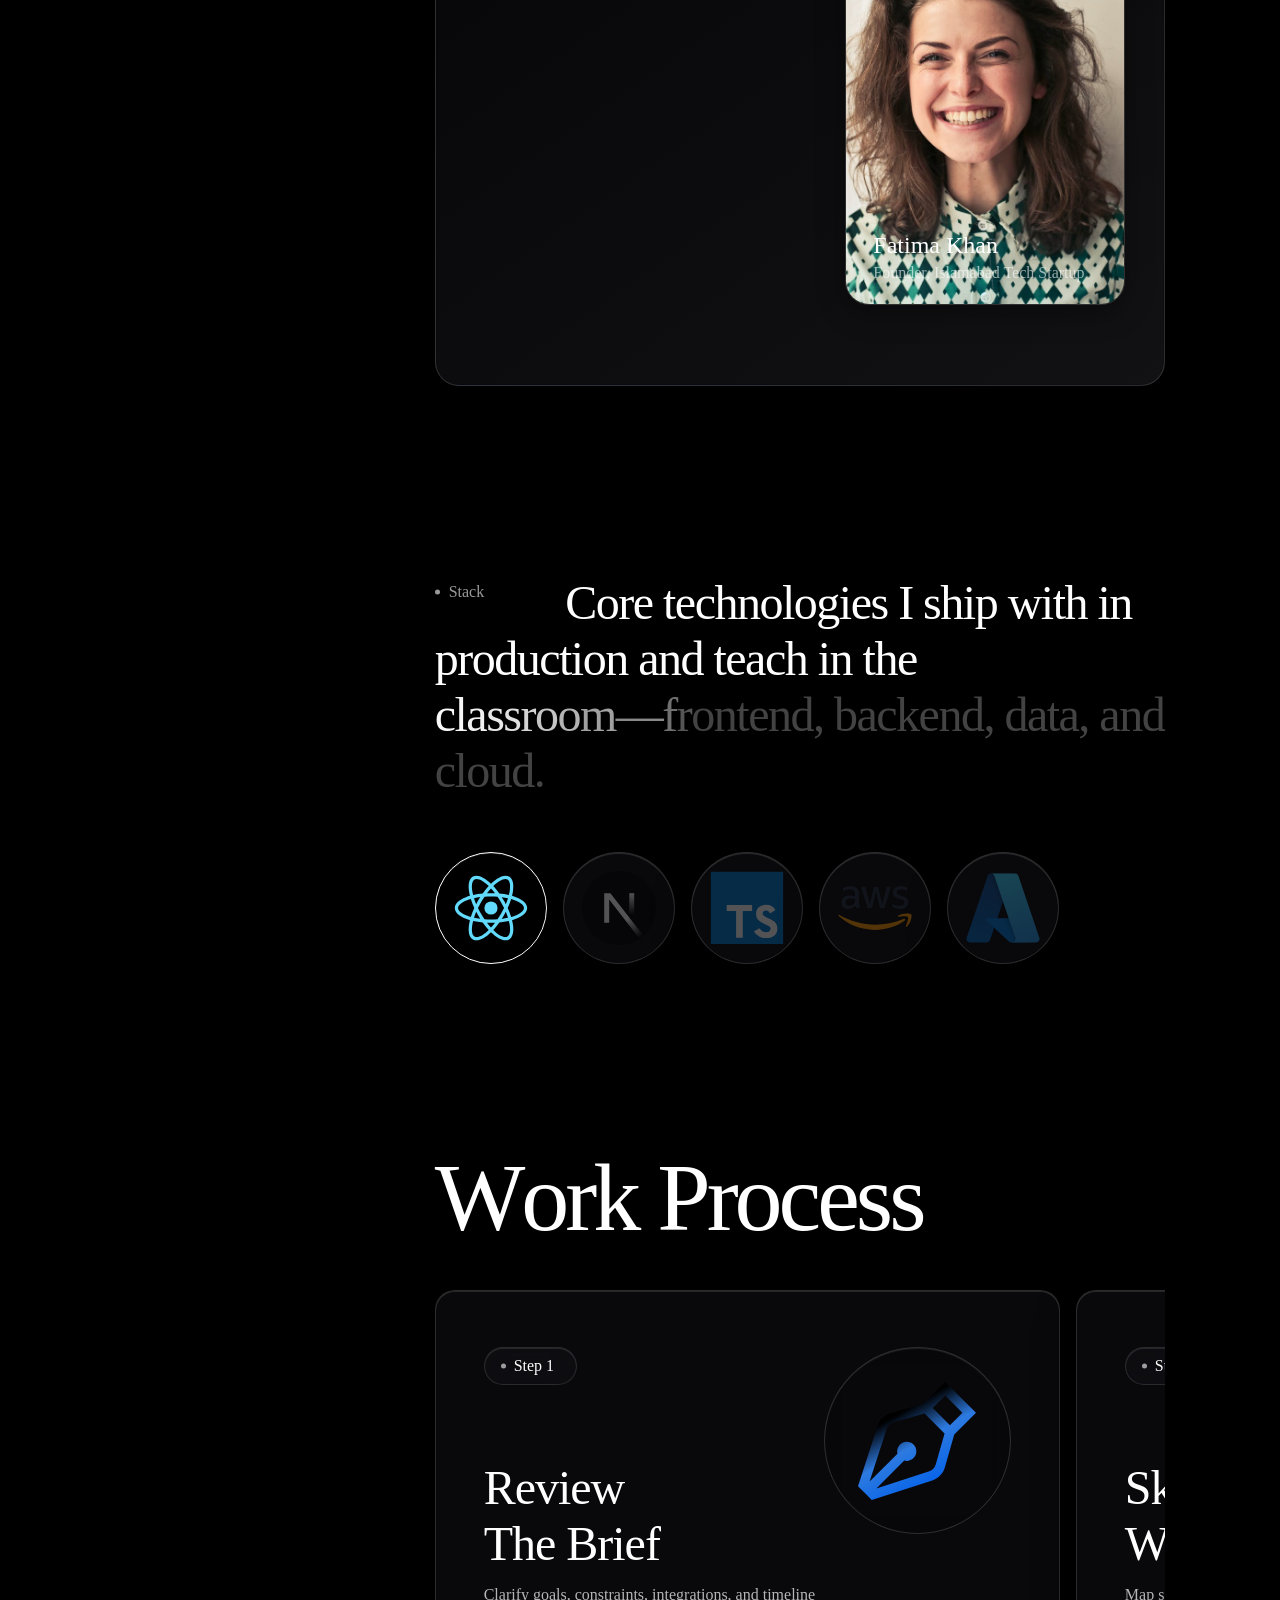
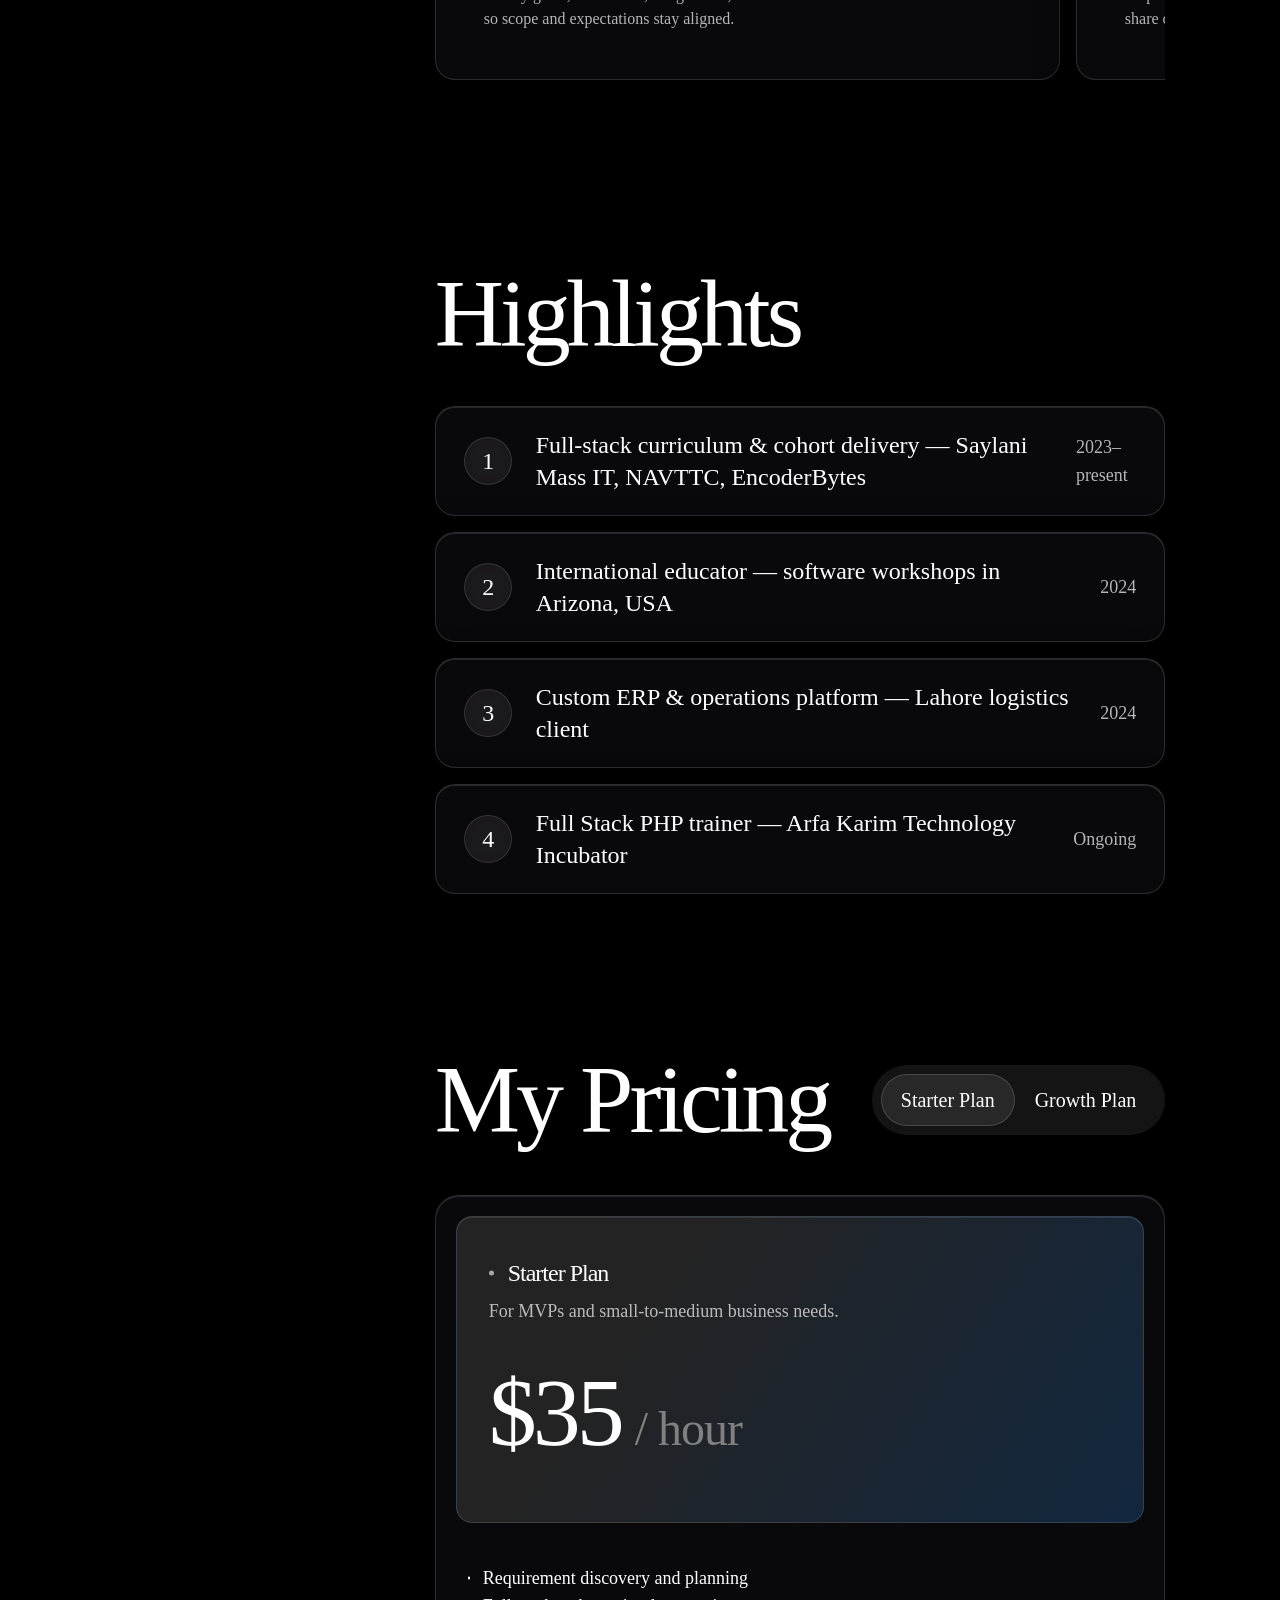
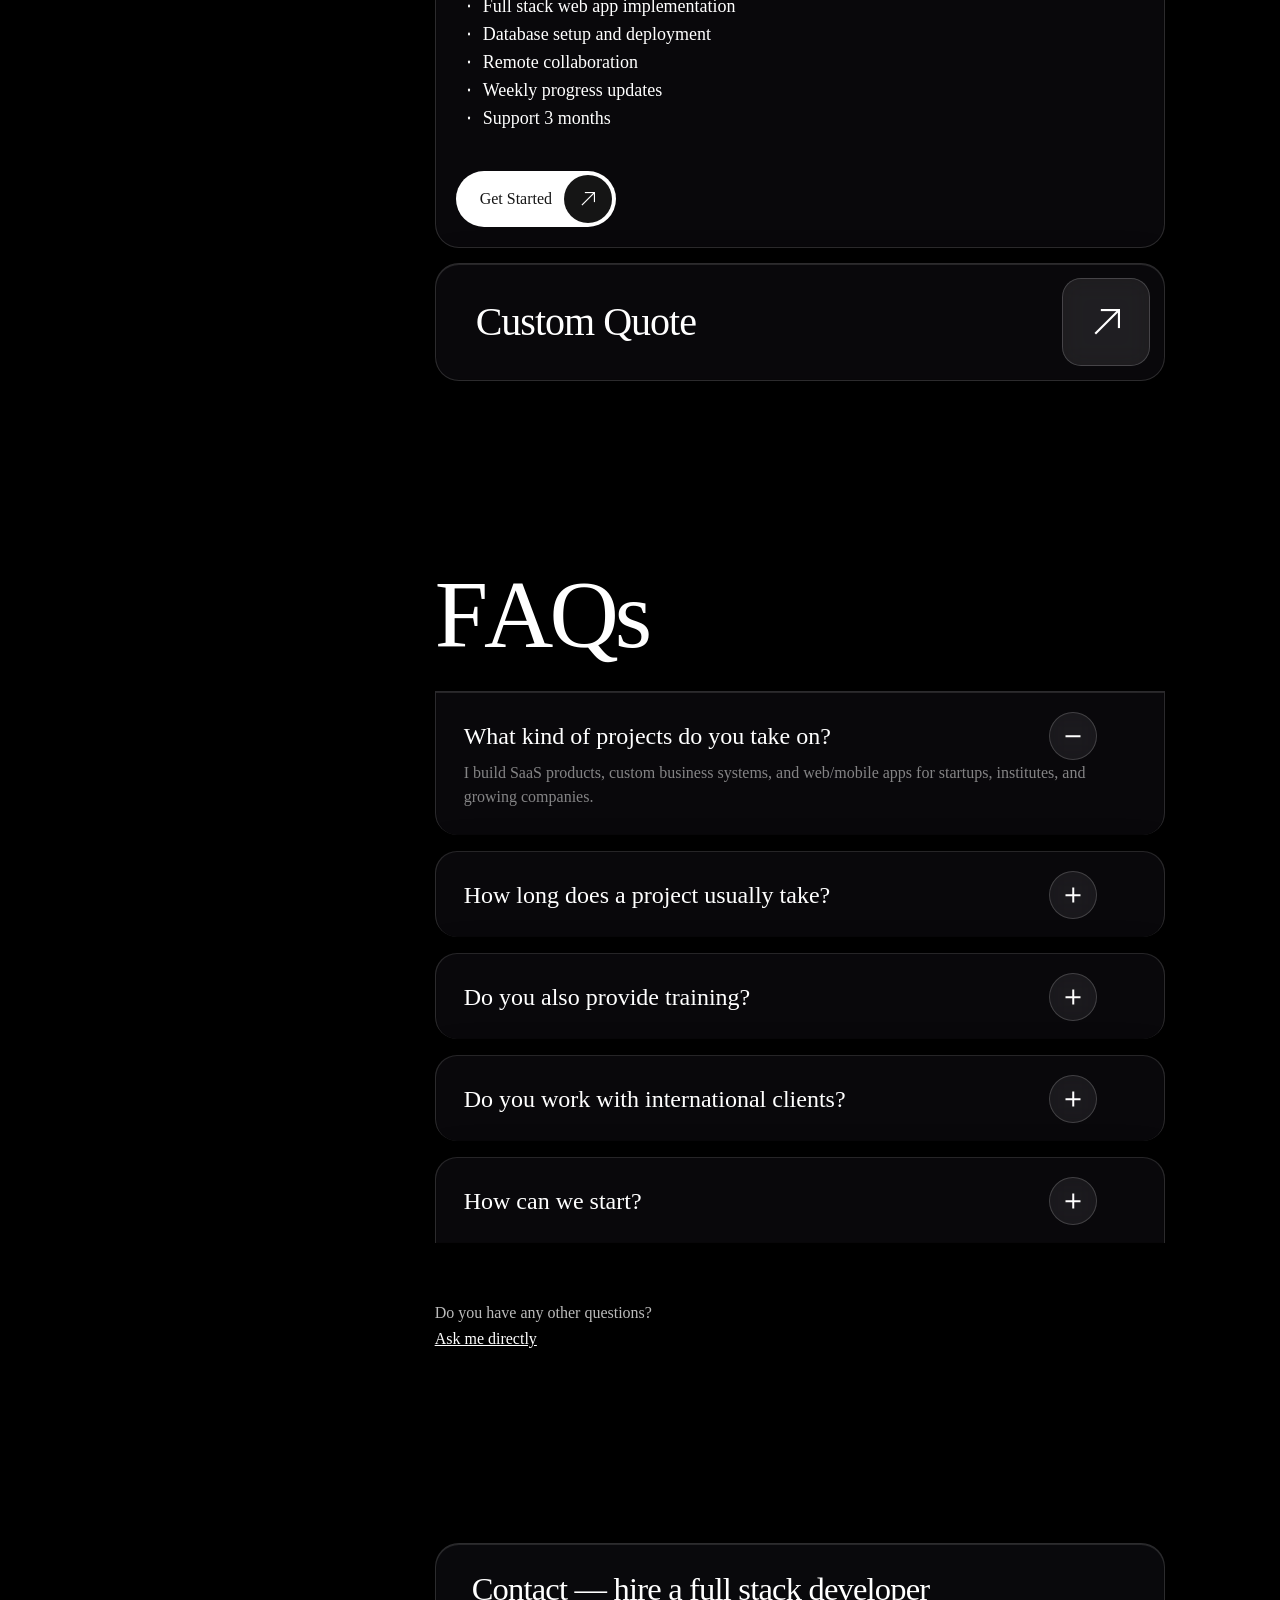
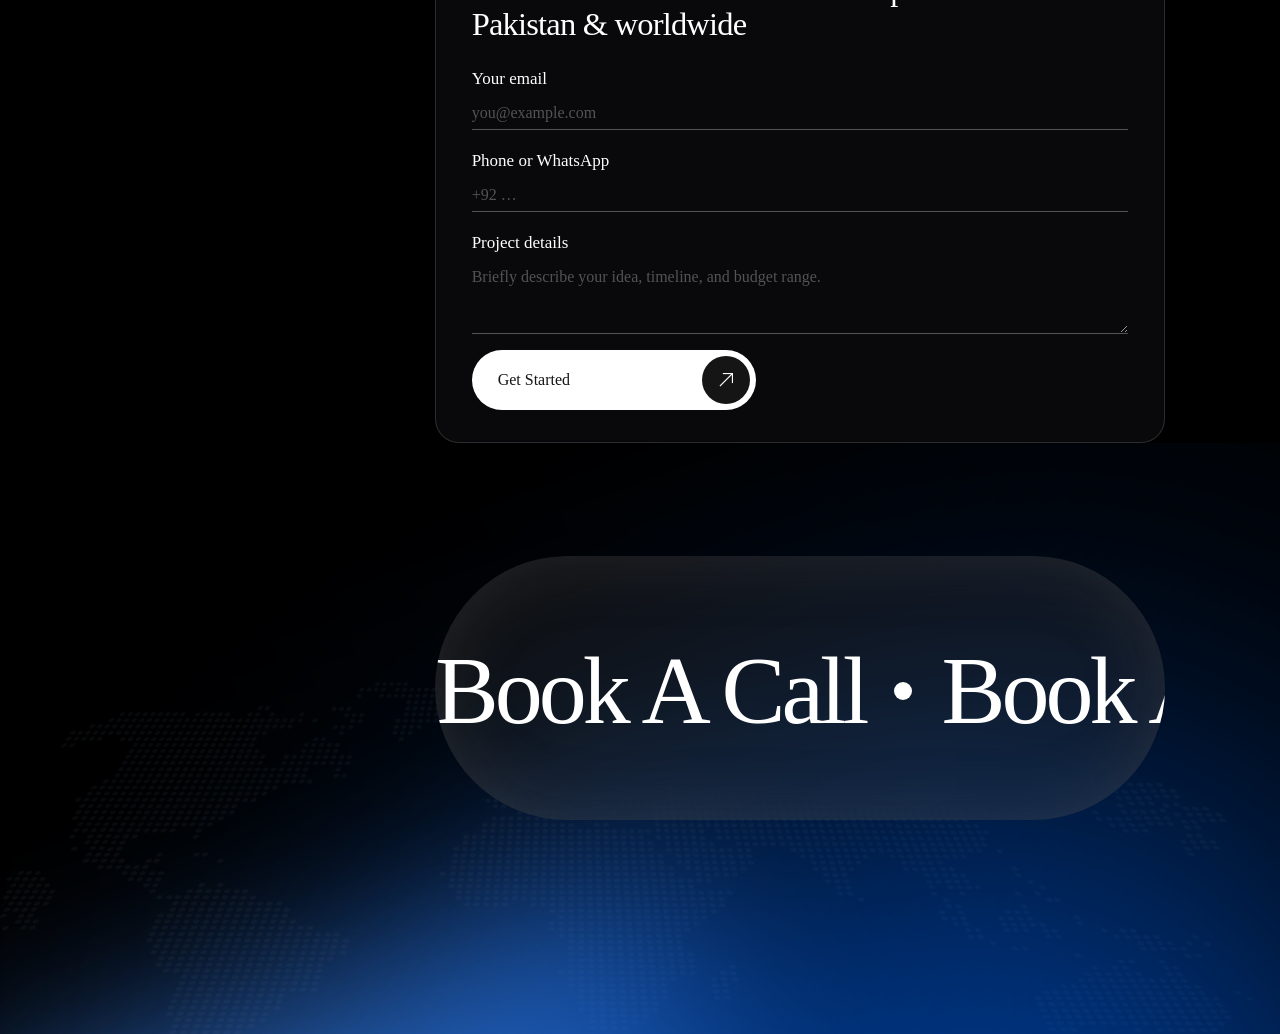
==== commit 9b7e9d64: "SEO: meta/OG/Twitter, expanded schema, section headings, sitemap & robots Co-authored-by: Cursor <cu" ====
--- a/index.html
+++ b/index.html
@@ -3,9 +3,9 @@
 <head>
     <meta charset="utf-8">
     <meta http-equiv="X-UA-Compatible" content="IE=edge">
-    <title>S Tatheer Hussain | Full-Stack Developer &amp; Technical Trainer</title>
-    <meta name="description" content="S Tatheer Hussain builds SaaS, web, and mobile products and trains developers across Pakistan and internationally. PHP, JavaScript, React, Next.js, APIs, cloud deployment, and classroom delivery.">
-    <meta name="keywords" content="S Tatheer Hussain, full stack developer Pakistan, technical trainer Peshawar, PHP trainer, React developer, Next.js, SaaS developer, NAVTTC, Arfa Karim Technology Incubator">
+    <title>S Tatheer Hussain | Full Stack &amp; SaaS Developer Pakistan · Software Engineer &amp; Trainer</title>
+    <meta name="description" content="Full stack developer &amp; software engineer (Peshawar, Pakistan): SaaS, web &amp; mobile apps, APIs, and cloud delivery—plus technical trainer &amp; instructor for institutes and remote teams. Hire for development first; training &amp; mentorship available.">
+    <meta name="keywords" content="S Tatheer Hussain, full stack developer Pakistan, SaaS developer Pakistan, software engineer Pakistan, technical trainer Peshawar, full stack trainer, React developer Pakistan, Next.js developer, PHP developer, remote developer Pakistan, NAVTTC trainer, Arfa Karim Technology Incubator, instructor web development">
     <meta name="author" content="S Tatheer Hussain">
     <meta name="robots" content="index, follow, max-image-preview:large, max-snippet:-1, max-video-preview:-1">
     <meta name="googlebot" content="index, follow, max-image-preview:large, max-snippet:-1, max-video-preview:-1">
@@ -13,26 +13,29 @@
     <meta name="referrer" content="strict-origin-when-cross-origin">
     <meta name="format-detection" content="telephone=no">
     <link rel="canonical" href="https://tatheer.dev/">
+    <link rel="sitemap" type="application/xml" title="Sitemap" href="https://tatheer.dev/sitemap.xml">
     <link rel="alternate" hreflang="en" href="https://tatheer.dev/">
     <link rel="alternate" hreflang="x-default" href="https://tatheer.dev/">
 
     <meta property="og:type" content="website">
     <meta property="og:url" content="https://tatheer.dev/">
-    <meta property="og:title" content="S Tatheer Hussain | Full-Stack Developer &amp; Technical Trainer">
-    <meta property="og:description" content="Full-stack engineering, SaaS delivery, and professional training for institutes, startups, and product teams.">
+    <meta property="og:title" content="S Tatheer Hussain | Full Stack &amp; SaaS Developer Pakistan · Software Engineer">
+    <meta property="og:description" content="Software engineer &amp; full stack developer building SaaS and web products—based in Pakistan, available worldwide. Technical trainer &amp; instructor for cohorts and teams. PHP, JavaScript, React, Next.js, APIs.">
     <meta property="og:image" content="https://tatheer.dev/asset/images/tatheer-profile.png">
-    <meta property="og:image:secure_url" content="https://tatheer.dev/asset/images/tatheer-profile.png">
-    <meta property="og:image:width" content="1200">
-    <meta property="og:image:height" content="1200">
-    <meta property="og:image:alt" content="Portrait of S Tatheer Hussain, full-stack developer and technical trainer">
-    <meta property="og:site_name" content="S Tatheer Hussain Portfolio">
+    <meta property="og:image:type" content="image/png">
+    <meta property="og:image:alt" content="S Tatheer Hussain — software engineer, full stack developer, and technical trainer based in Peshawar, Pakistan">
+    <meta property="og:site_name" content="S Tatheer Hussain — Portfolio">
     <meta property="og:locale" content="en_US">
 
     <meta name="twitter:card" content="summary_large_image">
-    <meta name="twitter:title" content="S Tatheer Hussain | Full-Stack Developer &amp; Technical Trainer">
-    <meta name="twitter:description" content="Full-stack engineering, SaaS delivery, and technical training.">
+    <meta name="twitter:url" content="https://tatheer.dev/">
+    <meta name="twitter:title" content="S Tatheer Hussain | Full Stack &amp; SaaS Developer Pakistan · Engineer &amp; Trainer">
+    <meta name="twitter:description" content="Full stack &amp; SaaS development from Pakistan—production web &amp; mobile apps, APIs, cloud. Software engineer for hire; technical training &amp; instruction for institutes &amp; remote teams.">
     <meta name="twitter:image" content="https://tatheer.dev/asset/images/tatheer-profile.png">
-    <meta name="twitter:image:alt" content="Portrait of S Tatheer Hussain, full-stack developer and technical trainer">
+    <meta name="twitter:image:alt" content="S Tatheer Hussain — software engineer, full stack developer, technical trainer">
+
+    <meta name="geo.region" content="PK-KP">
+    <meta name="geo.placename" content="Peshawar">
 
     <meta name="viewport" content="width=device-width, initial-scale=1, viewport-fit=cover">
     <meta name="theme-color" content="#005fea">
@@ -300,7 +303,7 @@
                             <div class="text-body-1 infor split-text split-lines-transform">Peshawar, Pakistan</div>
                             <div class="main-title">
                                 <div class="text-body-1 dot-before subtitle">Introduction</div>
-                                <h1 class="title split-text effect-right">S Tatheer Hussain <br> Software Developer &amp; Technical Trainer</h1>
+                                <h1 class="title split-text effect-right">S Tatheer Hussain <br> Full Stack Software Engineer · SaaS &amp; Web Development</h1>
                                 <div class="text-body-2 text">I build full-stack web and mobile products for real businesses, and I train developers from fundamentals through production-ready delivery. <br> Modern stacks, clear communication, and maintainable code.</div>
                             </div>
                             <div class="indicators">
@@ -344,7 +347,8 @@
                     <div class="tf-container">
                         <div class="row">
                             <div class="offset-xxl-5 col-xxl-7 offset-xl-4 col-xl-7 offset-lg-2 col-lg-8">
-                                <div class="text-body-2 dot-before subtitle">Experiences</div>
+                                <h2 class="visually-hidden">Professional experience — senior software engineer, full stack developer &amp; technical trainer (Pakistan &amp; remote)</h2>
+                                <div class="text-body-2 dot-before subtitle">Experience</div>
                                 <h2 class="desc text-color-change text-tab">
                                     <span></span> Experience includes Tech4Edges, Saylani Mass IT Center, Arfa Karim Technology Incubator, international teaching in Arizona, USA, NAVTTC, EncoderBytes, and more.
                                 </h2>
@@ -395,6 +399,7 @@
                     <div class="tf-container">
                         <div class="row">
                             <div class="offset-xxl-5 col-xxl-7 offset-xl-4 col-xl-7 offset-lg-2 col-lg-8">
+                                <h2 class="visually-hidden">Selected work — SaaS &amp; full stack web development portfolio</h2>
                                 <div class="banner-slider">
                                     <div class="text-container scroll-banners effect-right">
                                         <span class="banner-text text-display-2 fw-medium">Selected Work</span>
@@ -431,11 +436,12 @@
                 <div class="box-gradient1 img_bg-1"></div>
                 <!-- /section-selected-works -->
                 <!-- section-services -->
-                <div class="section-services" id="services">
+                <section class="section-services" id="services" aria-labelledby="services-heading">
                     <div class="tf-container">
                         <div class="row">
                             <div class="offset-xxl-5 col-xxl-7 offset-xl-4 col-xl-7 offset-lg-2 col-lg-8">
                                 <div class="section-services-inner">
+                                    <h2 id="services-heading" class="visually-hidden">Development services — SaaS, software engineering, apps, AI &amp; technical training</h2>
                                     <div class="text-body-2 dot-before subtitle">My Services</div>
                                     <div class="services-wrap accordion-wrap" id="accordion-services">
                                         <div class="item active accordion-item" data-bs-toggle="collapse" role="button" 
@@ -529,18 +535,18 @@
                             </div>
                         </div>
                     </div>
-                </div>
+                </section>
                 <div class="box-gradient1 img_bg-2"></div>
                 <!-- /section-services -->
                 <!-- section-about -->
-                <section class="section-about" id="about">
+                <section class="section-about" id="about" aria-labelledby="about-heading">
                     <div class="tf-container">
                         <div class="row">
                             <div class="offset-xxl-5 col-xxl-7 offset-xl-4 col-xl-7 offset-lg-2 col-lg-8">
                                 <div class="heading">
                                     <div class="text-body-2 dot-before subtitle fw-medium">About Me</div>
                                     <div>
-                                        <h2 class="fw-medium title text-color-change">Building reliable products and teaching practical full stack skills</h2>
+                                        <h2 id="about-heading" class="fw-medium title text-color-change">Building reliable products and teaching practical full stack skills</h2>
                                         <div class="text-body-2 text">I am S Tatheer Hussain, a software developer and technical trainer based in Peshawar, Pakistan. I focus on full stack development, SaaS products, and real-world app delivery while mentoring learners from beginner to advanced level.</div>
                                     </div>
                                 </div>
@@ -609,11 +615,11 @@
                 </section>
                 <!-- /section-about -->
                 <!-- section-tech-stack -->
-                <section class="section-tech-stack">
+                <section class="section-tech-stack" id="tech-stack" aria-labelledby="tech-stack-heading">
                     <div class="tf-container">
                         <div class="row">
                             <div class="offset-xxl-5 col-xxl-7 offset-xl-4 col-xl-7 offset-lg-2 col-lg-8">
-                                <div class="text-display-2 fw-medium heading split-text effect-right">Tech Stack</div>
+                                <h2 id="tech-stack-heading" class="text-display-2 fw-medium heading split-text effect-right"><span class="visually-hidden">Tech stack for full stack &amp; SaaS development — </span>Tech Stack</h2>
                                 <div class="swiper slider-tech-stack">
                                     <div class="swiper-wrapper">
                                         <div class="swiper-slide">
@@ -1080,7 +1086,8 @@
                         <div class="row">
                             <div class="offset-xxl-5 col-xxl-7 offset-xl-4 col-xl-7 offset-lg-2 col-lg-8">
                                 <div class="section-testimonial-inner">
-                                    <div class="text-body-2 dot-before subtitle fw-medium">Testimonial</div>
+                                    <h2 class="visually-hidden">Client testimonials — software development &amp; training engagements</h2>
+                                    <div class="text-body-2 dot-before subtitle fw-medium">Testimonials</div>
                                     <div class="testimonial-wrap">
                                         <div class="swiper slider-testimonial">
                                             <div class="swiper-wrapper">
@@ -1232,11 +1239,11 @@
                 </section>
                 <!-- /section-partners -->
                 <!-- section-process -->
-                <section class="section-process">
+                <section class="section-process" id="process" aria-labelledby="process-heading">
                     <div class="tf-container">
                         <div class="row">
                             <div class="offset-xxl-5 col-xxl-7 offset-xl-4 col-xl-7 offset-lg-2 col-lg-8">
-                                <div class="text-display-2 fw-medium heading split-text effect-right">Work Process</div>
+                                <h2 id="process-heading" class="text-display-2 fw-medium heading split-text effect-right"><span class="visually-hidden">Delivery process for SaaS &amp; software projects — </span>Work Process</h2>
                                 <div class="swiper slider-process swiper-auto">
                                     <div class="swiper-wrapper">
                                         <div class="swiper-slide">
@@ -1303,11 +1310,11 @@
                 </section>
                 <!-- /section-process -->
                 <!-- section-awards -->
-                <section class="section-awards" id="awards">
+                <section class="section-awards" id="awards" aria-labelledby="awards-heading">
                     <div class="tf-container">
                         <div class="row">
                             <div class="offset-xxl-5 col-xxl-7 offset-xl-4 col-xl-7 offset-lg-2 col-lg-8">
-                                <div class="text-display-2 fw-medium heading split-text effect-right">Highlights</div>
+                                <h2 id="awards-heading" class="text-display-2 fw-medium heading split-text effect-right"><span class="visually-hidden">Credentials &amp; highlights — training &amp; delivery — </span>Highlights</h2>
                                 <div class="list-awards">
                                     <div class="award-item scrolling-effect effectLeft">
                                         <h6 class="number fw-medium">1</h6>
@@ -1341,7 +1348,7 @@
                         <div class="row">
                             <div class="offset-xxl-5 col-xxl-7 offset-xl-4 col-xl-7 offset-lg-2 col-lg-8">
                                 <div class="heading">
-                                    <div class="text-display-2 fw-medium title split-text effect-right">My Pricing</div>
+                                    <h2 class="text-display-2 fw-medium title split-text effect-right"><span class="visually-hidden">Pricing — software development &amp; mentorship — </span>My Pricing</h2>
                                     <div class="menu-tab style-1">
                                         <div class="item sub-heading active">Starter Plan</div>
                                         <div class="item sub-heading">Growth Plan</div>
@@ -1417,7 +1424,7 @@
                     <div class="tf-container">
                         <div class="row">
                             <div class="offset-xxl-5 col-xxl-7 offset-xl-4 col-xl-7 offset-lg-2 col-lg-8">
-                                <div class="text-display-2 fw-medium heading split-text effect-right">FAQs</div>
+                                <h2 class="text-display-2 fw-medium heading split-text effect-right"><span class="visually-hidden">FAQs — hiring a remote developer or technical trainer — </span>FAQs</h2>
                                 <div class="accordion-wrap" id="accordion-1">
                                     <div class="item active accordion-item scrolling-effect effectLeft" data-bs-toggle="collapse" role="button" data-bs-target="#collapse1" aria-expanded="true" aria-controls="collapse1">
                                         <h6 class="accordion-head fw-medium">
@@ -1490,7 +1497,7 @@
                         <div class="row">
                             <div class="offset-xxl-5 col-xxl-7 offset-xl-4 col-xl-7 offset-lg-2 col-lg-8">
                                 <div class="section-contact-inner">
-                                    <h2 class="fw-medium heading">Contact for <br> projects</h2>
+                                    <h2 class="fw-medium heading">Contact — hire a full stack developer <br> Pakistan &amp; worldwide</h2>
                                     <form action="#" class="form-contact" id="form-contact" method="post" autocomplete="on">
                                         <fieldset class="fiel-mail">
                                             <label class="text-xs-2" for="mail">Your email</label>
@@ -1595,14 +1602,19 @@
           "@id": "https://tatheer.dev/#person",
           "name": "S Tatheer Hussain",
           "url": "https://tatheer.dev/",
-          "image": "https://tatheer.dev/asset/images/tatheer-profile.png",
-          "jobTitle": "Software Developer & Technical Trainer",
-          "description": "Full-stack software developer and technical trainer building SaaS, web, and mobile products for startups, institutes, and growing companies.",
-          "email": "mailto:tatheerabidi00@gmail.com",
+          "image": {
+            "@type": "ImageObject",
+            "url": "https://tatheer.dev/asset/images/tatheer-profile.png",
+            "caption": "S Tatheer Hussain — software engineer and full stack developer"
+          },
+          "jobTitle": "Software Engineer, Full Stack Developer & Technical Trainer",
+          "description": "Software engineer and full stack developer focused on SaaS, web, and mobile products—PHP, JavaScript, React, Next.js, APIs, and cloud deployment. Also a technical trainer and instructor for institutes and remote teams (Pakistan & international). Primary focus: professional software development and delivery.",
+          "email": "tatheerabidi00@gmail.com",
           "knowsLanguage": ["English", "Urdu"],
           "address": {
             "@type": "PostalAddress",
             "addressLocality": "Peshawar",
+            "addressRegion": "Khyber Pakhtunkhwa",
             "addressCountry": "PK"
           },
           "sameAs": [
@@ -1612,66 +1624,97 @@
             "https://facebook.com/tatheer.hussainsth"
           ],
           "knowsAbout": [
-            "Full-stack web development",
-            "SaaS development",
+            "Full stack development",
+            "SaaS developer Pakistan",
+            "Software engineering",
+            "Technical trainer",
+            "Web application development",
+            "REST API design",
+            "React",
+            "Next.js",
+            "Node.js",
             "PHP",
             "JavaScript",
             "TypeScript",
-            "React",
-            "Next.js",
-            "Node.js",
-            "API architecture",
-            "Technical training"
+            "Cloud deployment",
+            "Technical instruction",
+            "Developer training"
           ]
         },
         {
           "@type": "WebSite",
           "@id": "https://tatheer.dev/#website",
           "url": "https://tatheer.dev/",
-          "name": "S Tatheer Hussain Portfolio",
-          "description": "Portfolio website for S Tatheer Hussain, software developer and technical trainer.",
-          "publisher": {
-            "@id": "https://tatheer.dev/#person"
-          },
+          "name": "S Tatheer Hussain — Portfolio",
+          "alternateName": ["tatheer.dev", "Tatheer Portfolio"],
+          "description": "Official portfolio of S Tatheer Hussain — full stack & SaaS software engineer and technical trainer based in Peshawar, Pakistan. Development-focused services with professional training for cohorts and organizations.",
+          "publisher": { "@id": "https://tatheer.dev/#person" },
           "inLanguage": "en"
         },
         {
-          "@type": "WebPage",
+          "@type": ["WebPage", "ProfilePage"],
           "@id": "https://tatheer.dev/#webpage",
           "url": "https://tatheer.dev/",
-          "name": "S Tatheer Hussain | Full-Stack Developer & Technical Trainer",
-          "isPartOf": {
-            "@id": "https://tatheer.dev/#website"
-          },
-          "about": {
-            "@id": "https://tatheer.dev/#person"
-          },
+          "name": "S Tatheer Hussain | Full Stack & SaaS Developer Pakistan · Software Engineer & Trainer",
+          "isPartOf": { "@id": "https://tatheer.dev/#website" },
+          "about": { "@id": "https://tatheer.dev/#person" },
+          "mainEntity": { "@id": "https://tatheer.dev/#person" },
           "primaryImageOfPage": {
             "@type": "ImageObject",
             "url": "https://tatheer.dev/asset/images/tatheer-profile.png"
           },
-          "description": "S Tatheer Hussain builds SaaS, web, and mobile products and trains developers across Pakistan and internationally.",
-          "inLanguage": "en"
+          "description": "Full stack developer & software engineer in Pakistan: SaaS, web and mobile apps, APIs, cloud—plus technical trainer and instructor. Hire for development; mentorship and training available.",
+          "inLanguage": "en",
+          "isAccessibleForFree": true
+        },
+        {
+          "@type": "ItemList",
+          "@id": "https://tatheer.dev/#sections",
+          "name": "Portfolio sections",
+          "description": "Major sections: experience, portfolio, development services, about, tech stack, testimonials, process, FAQs, contact.",
+          "numberOfItems": 13,
+          "itemListElement": [
+            { "@type": "ListItem", "position": 1, "name": "Home — full stack developer & software engineer", "url": "https://tatheer.dev/#home" },
+            { "@type": "ListItem", "position": 2, "name": "Experience — software engineer & technical trainer roles", "url": "https://tatheer.dev/#experience" },
+            { "@type": "ListItem", "position": 3, "name": "Selected work — SaaS & web development portfolio", "url": "https://tatheer.dev/#works" },
+            { "@type": "ListItem", "position": 4, "name": "Services — SaaS development, software engineering, apps, training", "url": "https://tatheer.dev/#services" },
+            { "@type": "ListItem", "position": 5, "name": "About — software engineer & instructor", "url": "https://tatheer.dev/#about" },
+            { "@type": "ListItem", "position": 6, "name": "Tech stack — development tools & frameworks", "url": "https://tatheer.dev/#tech-stack" },
+            { "@type": "ListItem", "position": 7, "name": "Testimonials — clients & trainees", "url": "https://tatheer.dev/#testimonial" },
+            { "@type": "ListItem", "position": 8, "name": "Partners & stack", "url": "https://tatheer.dev/#partners" },
+            { "@type": "ListItem", "position": 9, "name": "Work process — how projects run", "url": "https://tatheer.dev/#process" },
+            { "@type": "ListItem", "position": 10, "name": "Highlights & credentials", "url": "https://tatheer.dev/#awards" },
+            { "@type": "ListItem", "position": 11, "name": "Pricing — development & mentorship", "url": "https://tatheer.dev/#pricing" },
+            { "@type": "ListItem", "position": 12, "name": "FAQs — hiring a developer or trainer", "url": "https://tatheer.dev/#faqs" },
+            { "@type": "ListItem", "position": 13, "name": "Contact — hire a full stack developer in Pakistan", "url": "https://tatheer.dev/#contact" }
+          ]
         },
         {
           "@type": "ProfessionalService",
           "@id": "https://tatheer.dev/#service",
-          "name": "S Tatheer Hussain Software Services",
+          "name": "S Tatheer Hussain — Software Development & Technical Training",
           "url": "https://tatheer.dev/#services",
-          "provider": {
-            "@id": "https://tatheer.dev/#person"
-          },
-          "areaServed": "Worldwide",
+          "description": "Primary: custom software, SaaS, web/mobile applications, APIs, and deployment. Secondary: technical training and instructor-led programs for institutes and teams.",
+          "provider": { "@id": "https://tatheer.dev/#person" },
+          "areaServed": [
+            { "@type": "Country", "name": "Pakistan" },
+            { "@type": "Place", "name": "Worldwide remote" }
+          ],
           "serviceType": [
-            "SaaS Development",
-            "Software Development",
-            "App Development",
-            "Technical Training"
+            "Full stack web development",
+            "SaaS development",
+            "Software engineering",
+            "Mobile and web app development",
+            "API development",
+            "Technical training",
+            "Developer instruction",
+            "Code mentorship"
           ]
         },
         {
           "@type": "FAQPage",
           "@id": "https://tatheer.dev/#faq",
+          "url": "https://tatheer.dev/#faqs",
           "mainEntity": [
             {
               "@type": "Question",
@@ -1694,7 +1737,7 @@
               "name": "Do you also provide training?",
               "acceptedAnswer": {
                 "@type": "Answer",
-                "text": "Yes. I provide full stack development training, advanced web/app coaching, and project-based mentorship."
+                "text": "Yes. I provide full stack development training, advanced web/app coaching, and project-based mentorship alongside my development work."
               }
             },
             {
--- a/asset/css/styles.css
+++ b/asset/css/styles.css
@@ -2553,47 +2553,12 @@
   position: fixed;
   border-radius: 26px;
   isolation: isolate;
-  /* Premium card: gradient border + layered face (opaque — no glass blur) */
-  border: 1px solid transparent;
-  background-color: #0a0d14;
-  background-image: linear-gradient(
-      185deg,
-      rgba(255, 255, 255, 0.11) 0%,
-      rgba(255, 255, 255, 0.03) 18%,
-      transparent 42%
-    ),
-    radial-gradient(
-      120% 80% at 100% 0%,
-      rgba(0, 95, 234, 0.18) 0%,
-      transparent 55%
-    ),
-    radial-gradient(
-      90% 70% at 0% 100%,
-      rgba(0, 60, 150, 0.16) 0%,
-      transparent 50%
-    ),
-    linear-gradient(
-      158deg,
-      #171f34 0%,
-      #111725 28%,
-      #0b0f1a 56%,
-      #06080f 100%
-    ),
-    linear-gradient(
-      132deg,
-      rgba(255, 255, 255, 0.35) 0%,
-      rgba(0, 95, 234, 0.55) 42%,
-      rgba(255, 255, 255, 0.18) 78%,
-      rgba(10, 14, 24, 0.95) 100%
-    );
-  background-origin: padding-box, padding-box, padding-box, padding-box, border-box;
-  background-clip: padding-box, padding-box, padding-box, padding-box, border-box;
-  box-shadow: 0 1px 0 rgba(255, 255, 255, 0.14) inset,
-    0 0 0 1px rgba(0, 0, 0, 0.35) inset,
-    0 36px 72px -20px rgba(0, 0, 0, 0.72),
-    0 14px 28px -12px rgba(0, 0, 0, 0.45),
-    0 0 0 1px rgba(0, 95, 234, 0.12),
-    0 0 48px -12px rgba(0, 95, 234, 0.14);
+  /* Flat dark card — motion is only the travelling primary-blue wash (ambient layer) */
+  background-color: #0a0c12;
+  border: 1px solid rgba(255, 255, 255, 0.1);
+  box-shadow: 0 1px 0 rgba(255, 255, 255, 0.08) inset,
+    0 32px 64px -24px rgba(0, 0, 0, 0.65),
+    0 0 0 1px rgba(0, 0, 0, 0.35);
   padding: 32px 26px 28px;
   z-index: 20;
   display: flex;
@@ -2606,61 +2571,71 @@
   scrollbar-color: var(--primary) rgba(255, 255, 255, 0.06);
 }
 
-/* Animated brand gradient — clipped inside card (spotlight uses parent ::before/::after) */
+/* Travelling primary-blue fade behind content (spotlight uses parent ::before/::after) */
 .left-sidebar > .left-sidebar__ambient {
   position: absolute;
   inset: 0;
   border-radius: inherit;
   overflow: hidden;
   pointer-events: none;
-  /* Below sidebar content (z-index 2 via .spotlight-card > *), above base fill */
   z-index: 1;
   contain: paint;
 }
 .left-sidebar > .left-sidebar__ambient::before {
   content: "";
   position: absolute;
-  left: 50%;
-  top: 50%;
-  width: 180%;
-  height: 180%;
-  margin: -90% 0 0 -90%;
+  width: 120%;
+  height: 120%;
+  left: -10%;
+  top: -10%;
   transform-origin: 50% 50%;
   will-change: transform;
-  background: conic-gradient(
-    from 0deg at 50% 50%,
-    rgba(0, 95, 234, 0.5) 0deg,
-    rgba(40, 120, 255, 0.22) 55deg,
-    rgba(0, 40, 120, 0.4) 120deg,
-    rgba(90, 160, 255, 0.28) 200deg,
-    rgba(0, 70, 200, 0.45) 280deg,
-    rgba(0, 95, 234, 0.5) 360deg
+  /* Stronger brand-blue wash — still soft, but clearly visible when travelling */
+  background: radial-gradient(
+    circle at 50% 50%,
+    rgba(0, 95, 234, 0.78) 0%,
+    rgba(0, 95, 234, 0.38) 34%,
+    rgba(0, 95, 234, 0.12) 58%,
+    rgba(0, 95, 234, 0) 76%
   );
-  filter: blur(48px);
-  -webkit-filter: blur(48px);
-  animation: left-sidebar-ambient-rotate 16s linear infinite;
+  filter: blur(28px);
+  -webkit-filter: blur(28px);
+  opacity: 1;
+  animation: left-sidebar-blue-travel 11s ease-in-out infinite;
 }
 .left-sidebar > .left-sidebar__ambient::after {
   content: "";
   position: absolute;
   inset: 0;
   border-radius: inherit;
+  /* Lighter veil so the blue stays prominent; edges still anchored for readability */
   background: linear-gradient(
-    165deg,
-    rgba(8, 10, 16, 0.55) 0%,
-    rgba(8, 10, 16, 0.2) 40%,
-    rgba(8, 10, 16, 0.65) 100%
+    168deg,
+    rgba(9, 10, 13, 0.62) 0%,
+    rgba(9, 10, 13, 0.12) 48%,
+    rgba(9, 10, 13, 0.68) 100%
   );
   pointer-events: none;
 }
-@keyframes left-sidebar-ambient-rotate {
-  to {
-    transform: rotate(360deg);
+@keyframes left-sidebar-blue-travel {
+  0%,
+  100% {
+    transform: translate(-14%, -8%) scale(1);
+  }
+  25% {
+    transform: translate(18%, 5%) scale(1.05);
+  }
+  50% {
+    transform: translate(10%, 28%) scale(0.92);
+  }
+  75% {
+    transform: translate(-22%, 14%) scale(1.03);
   }
 }
 @media (prefers-reduced-motion: reduce) {
   .left-sidebar > .left-sidebar__ambient::before {
     animation: none;
+    transform: translate(0, 0);
   }
 }
 
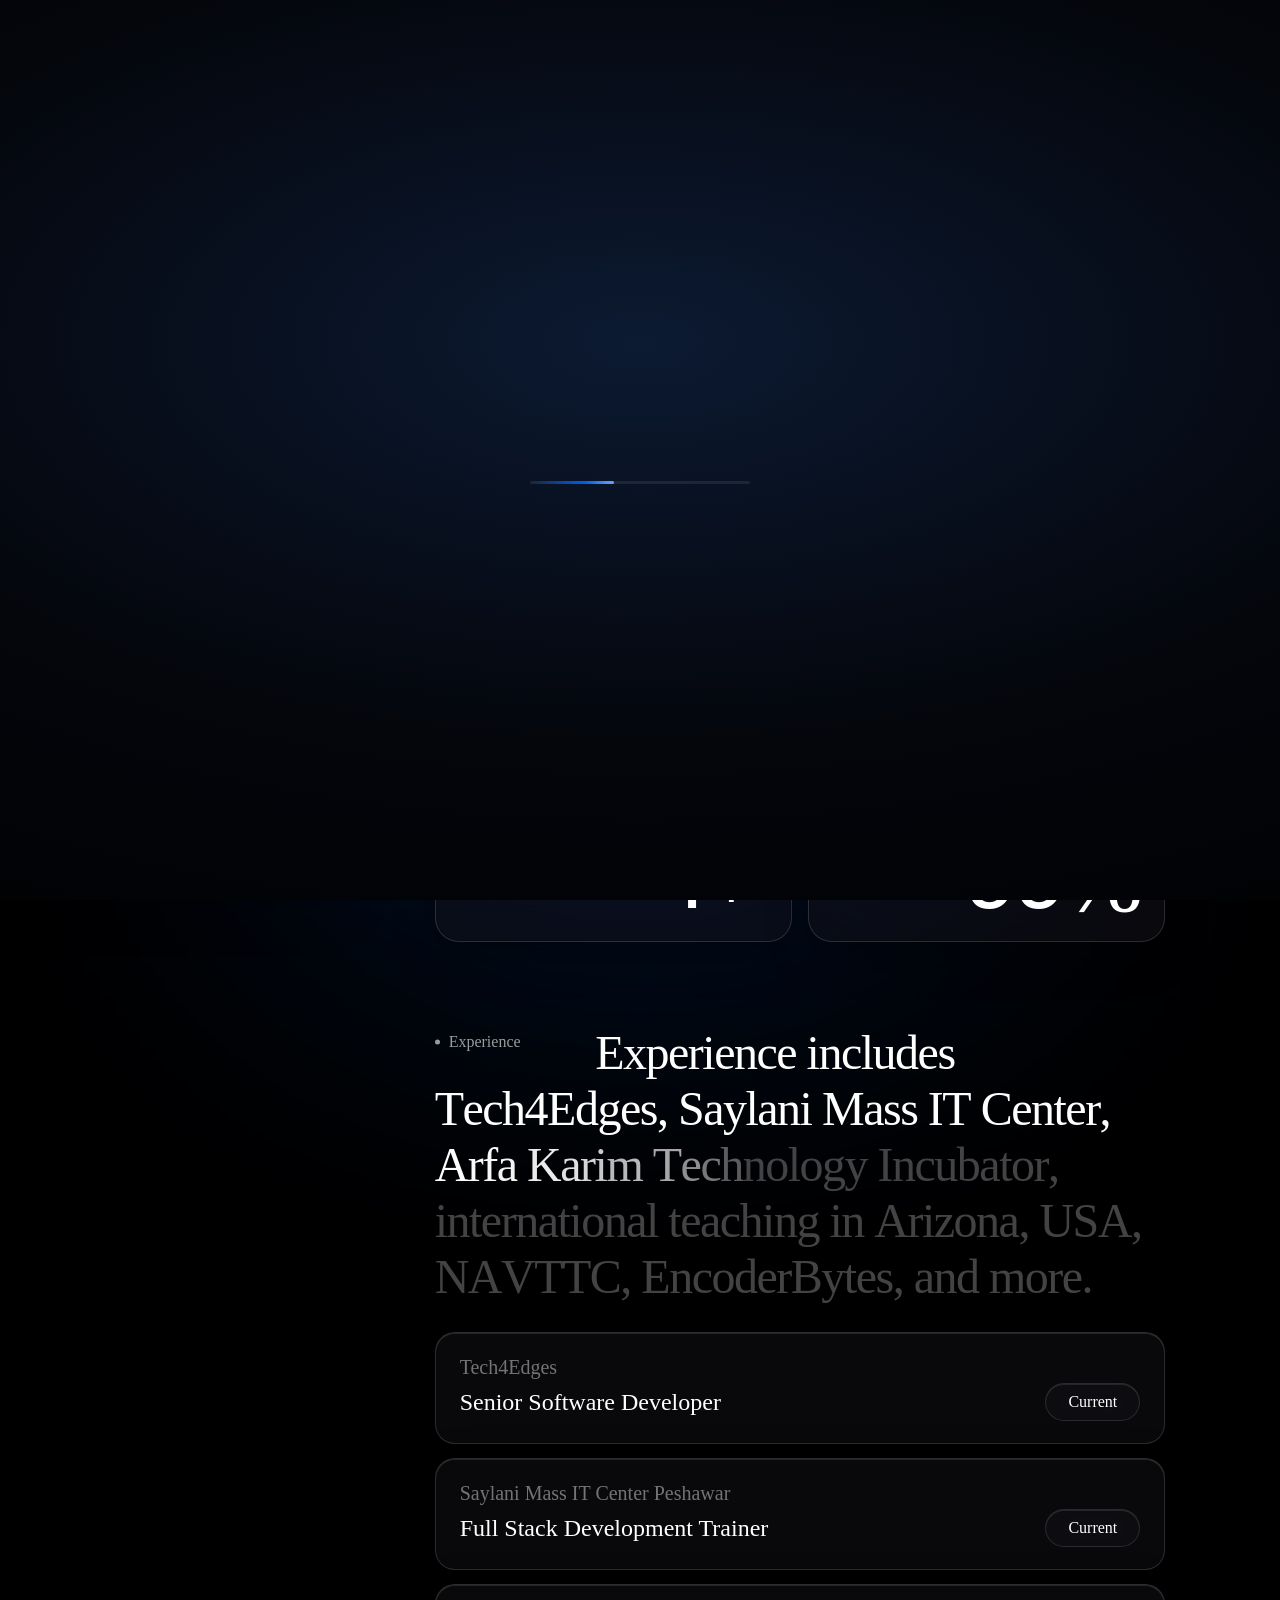
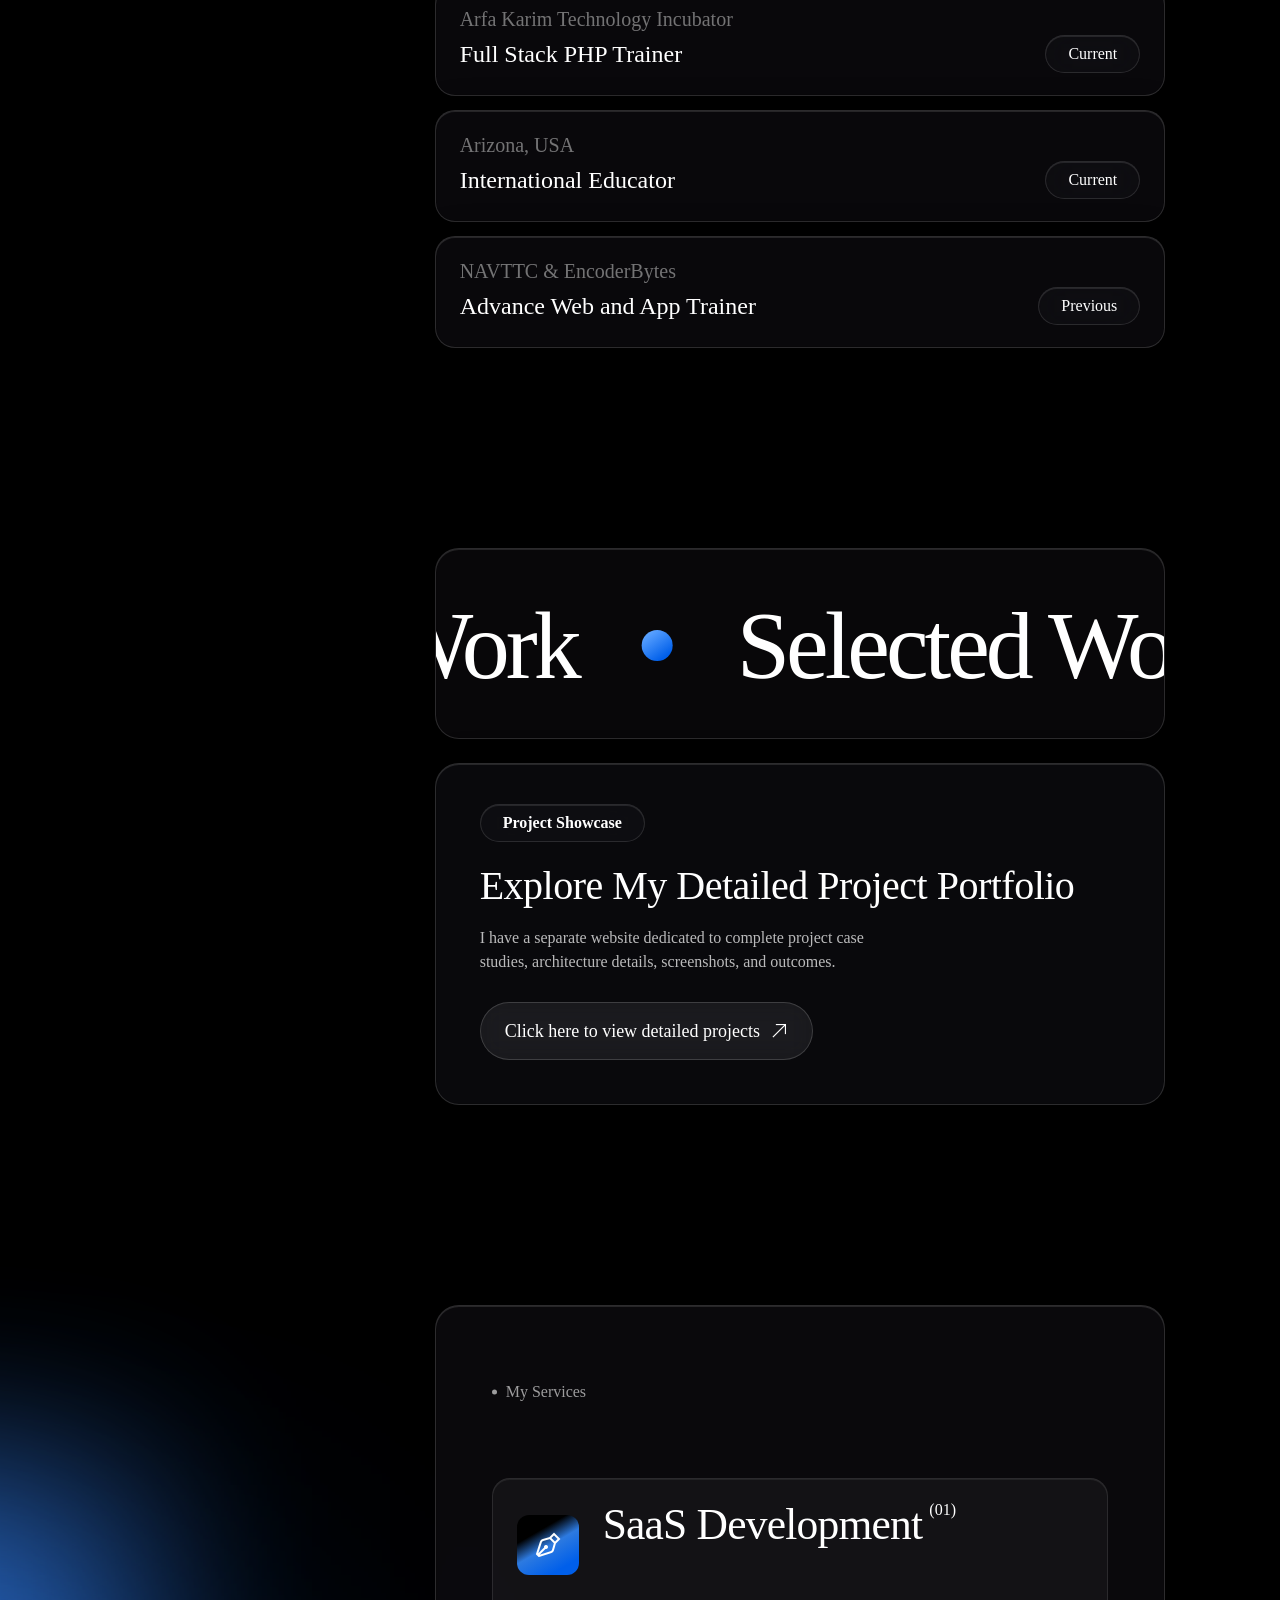
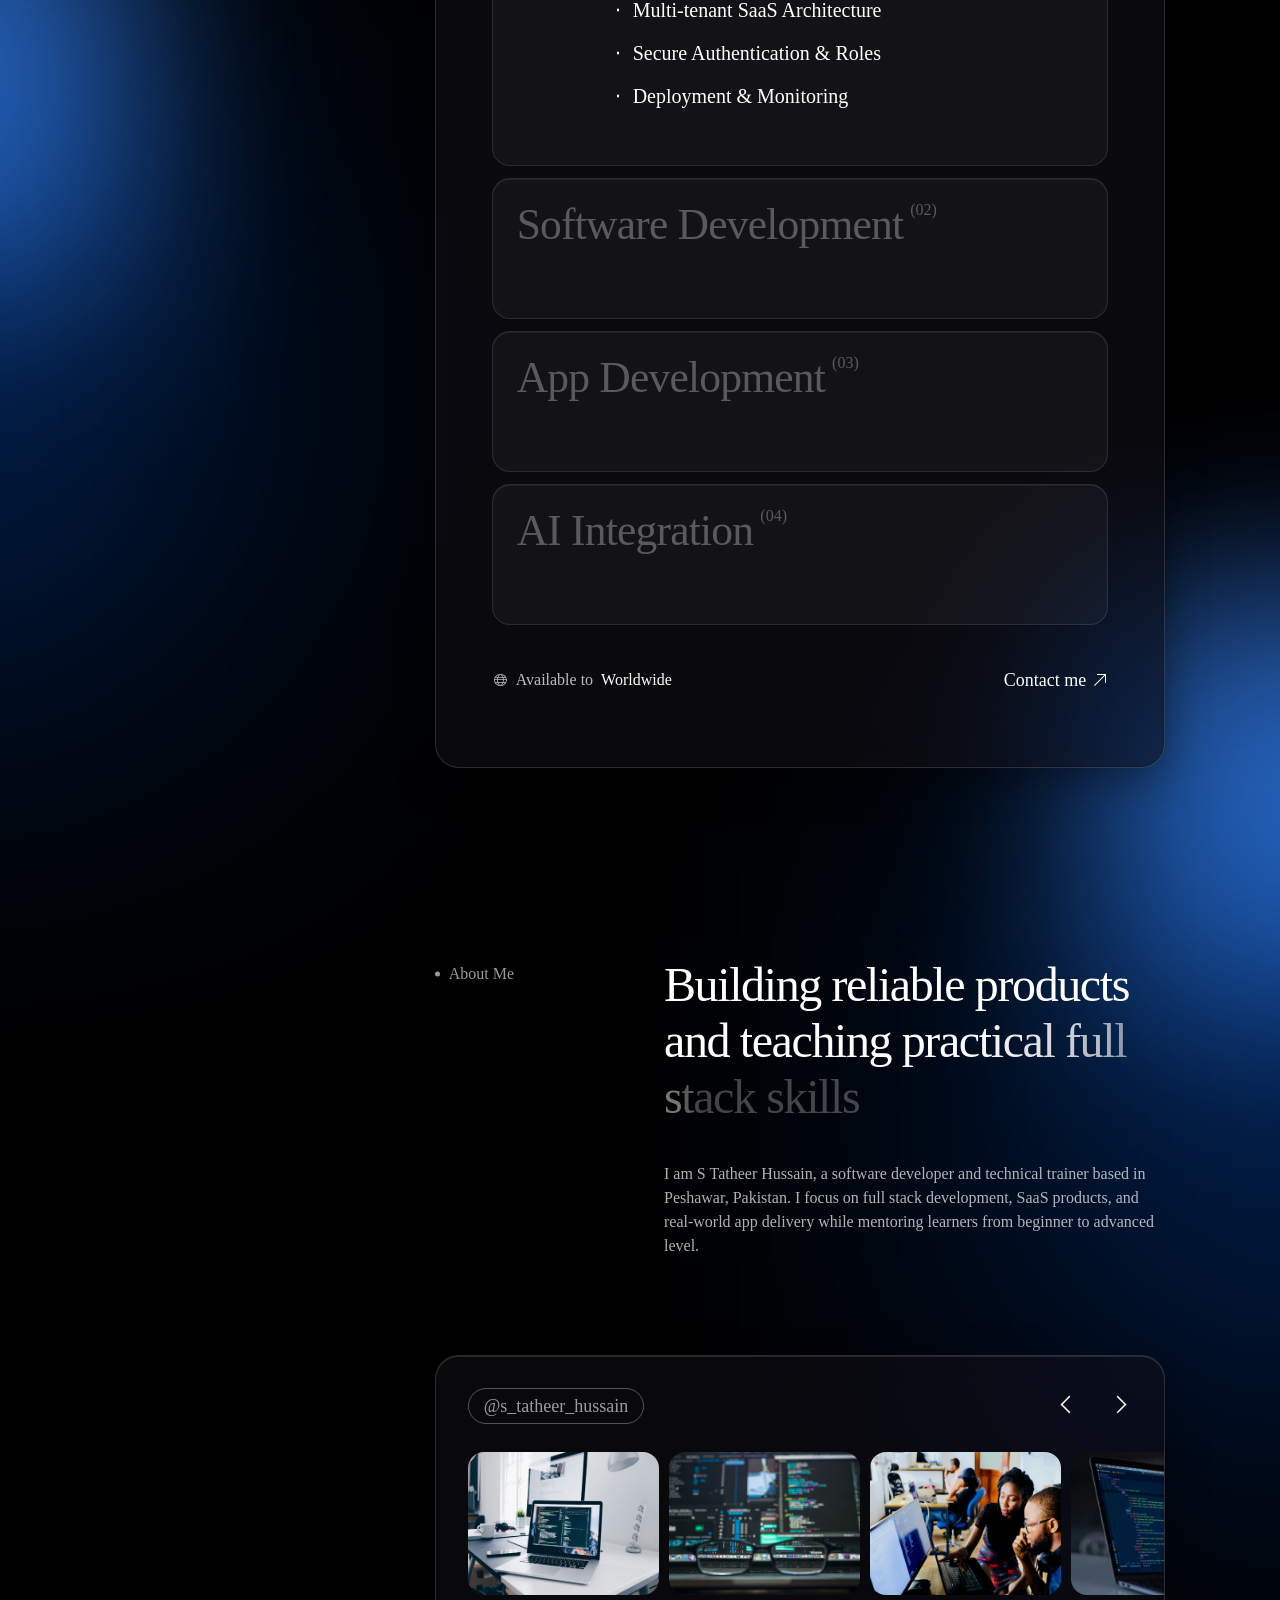
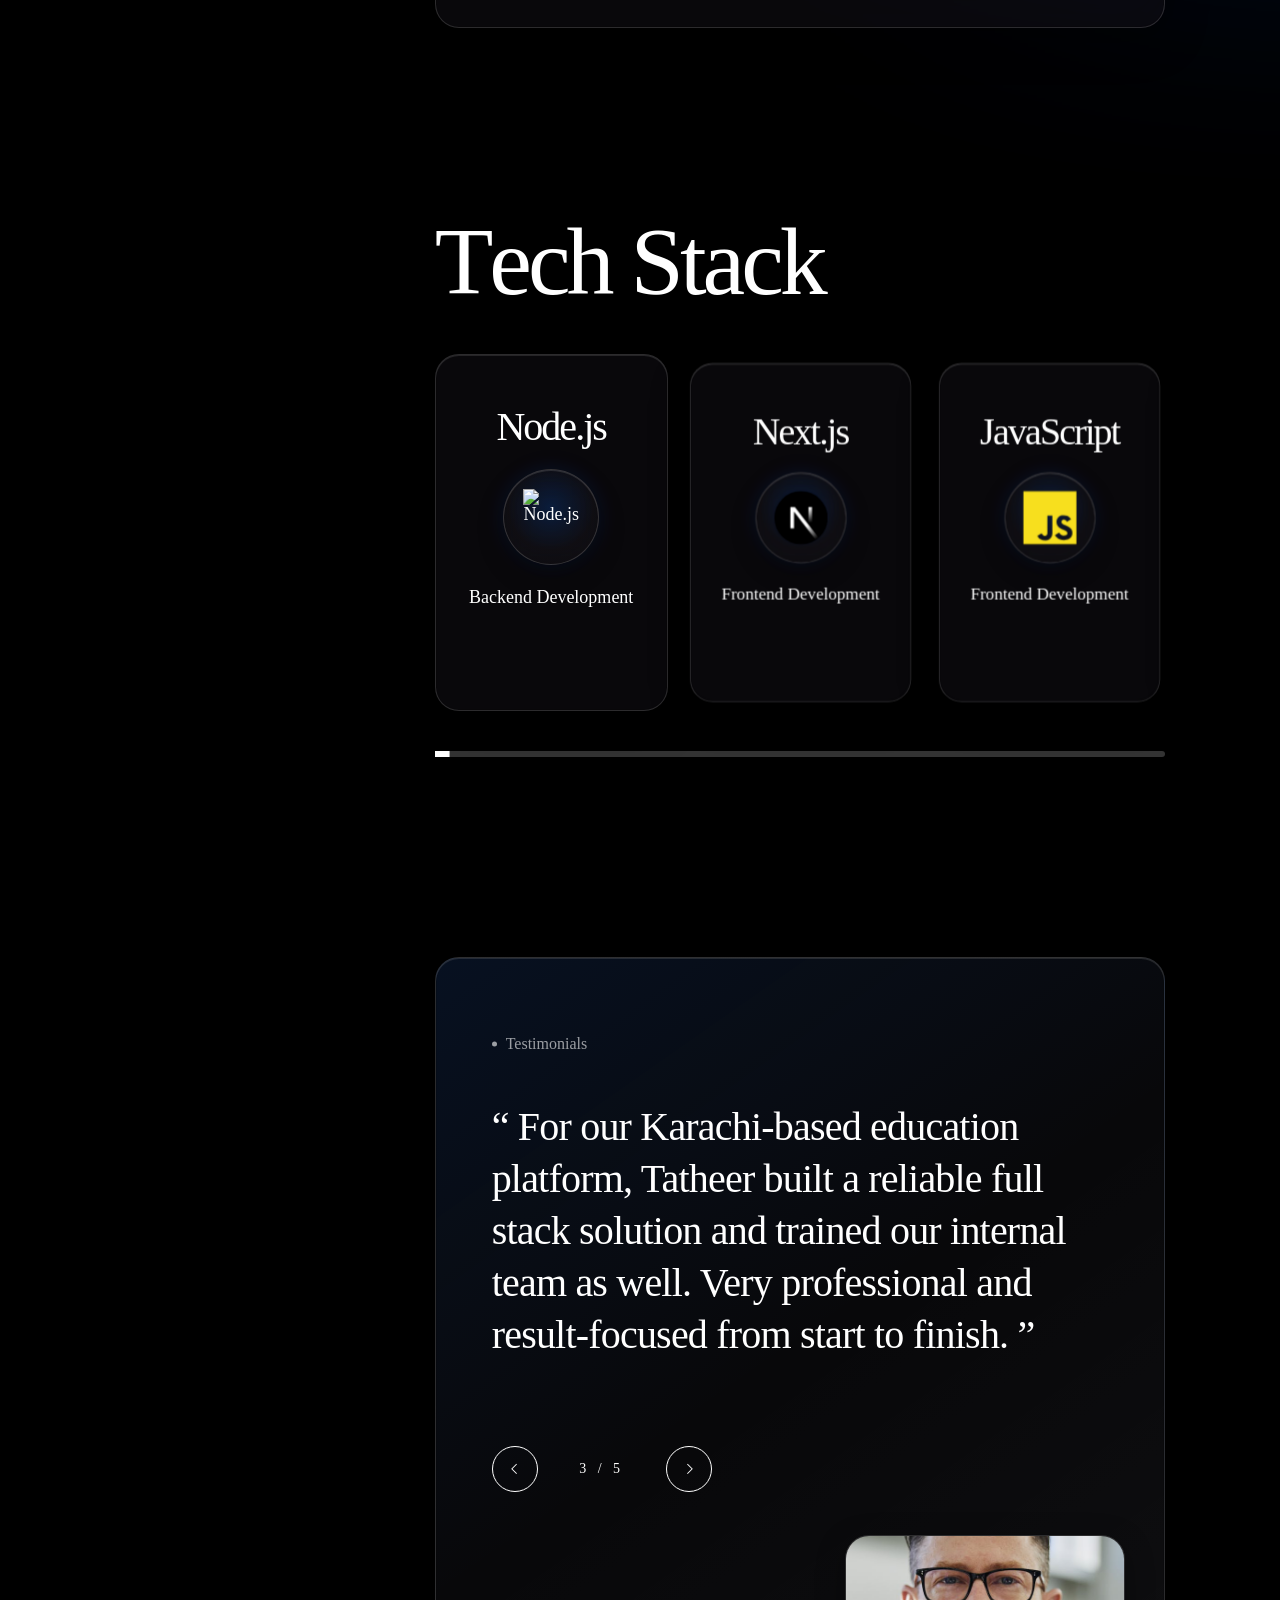
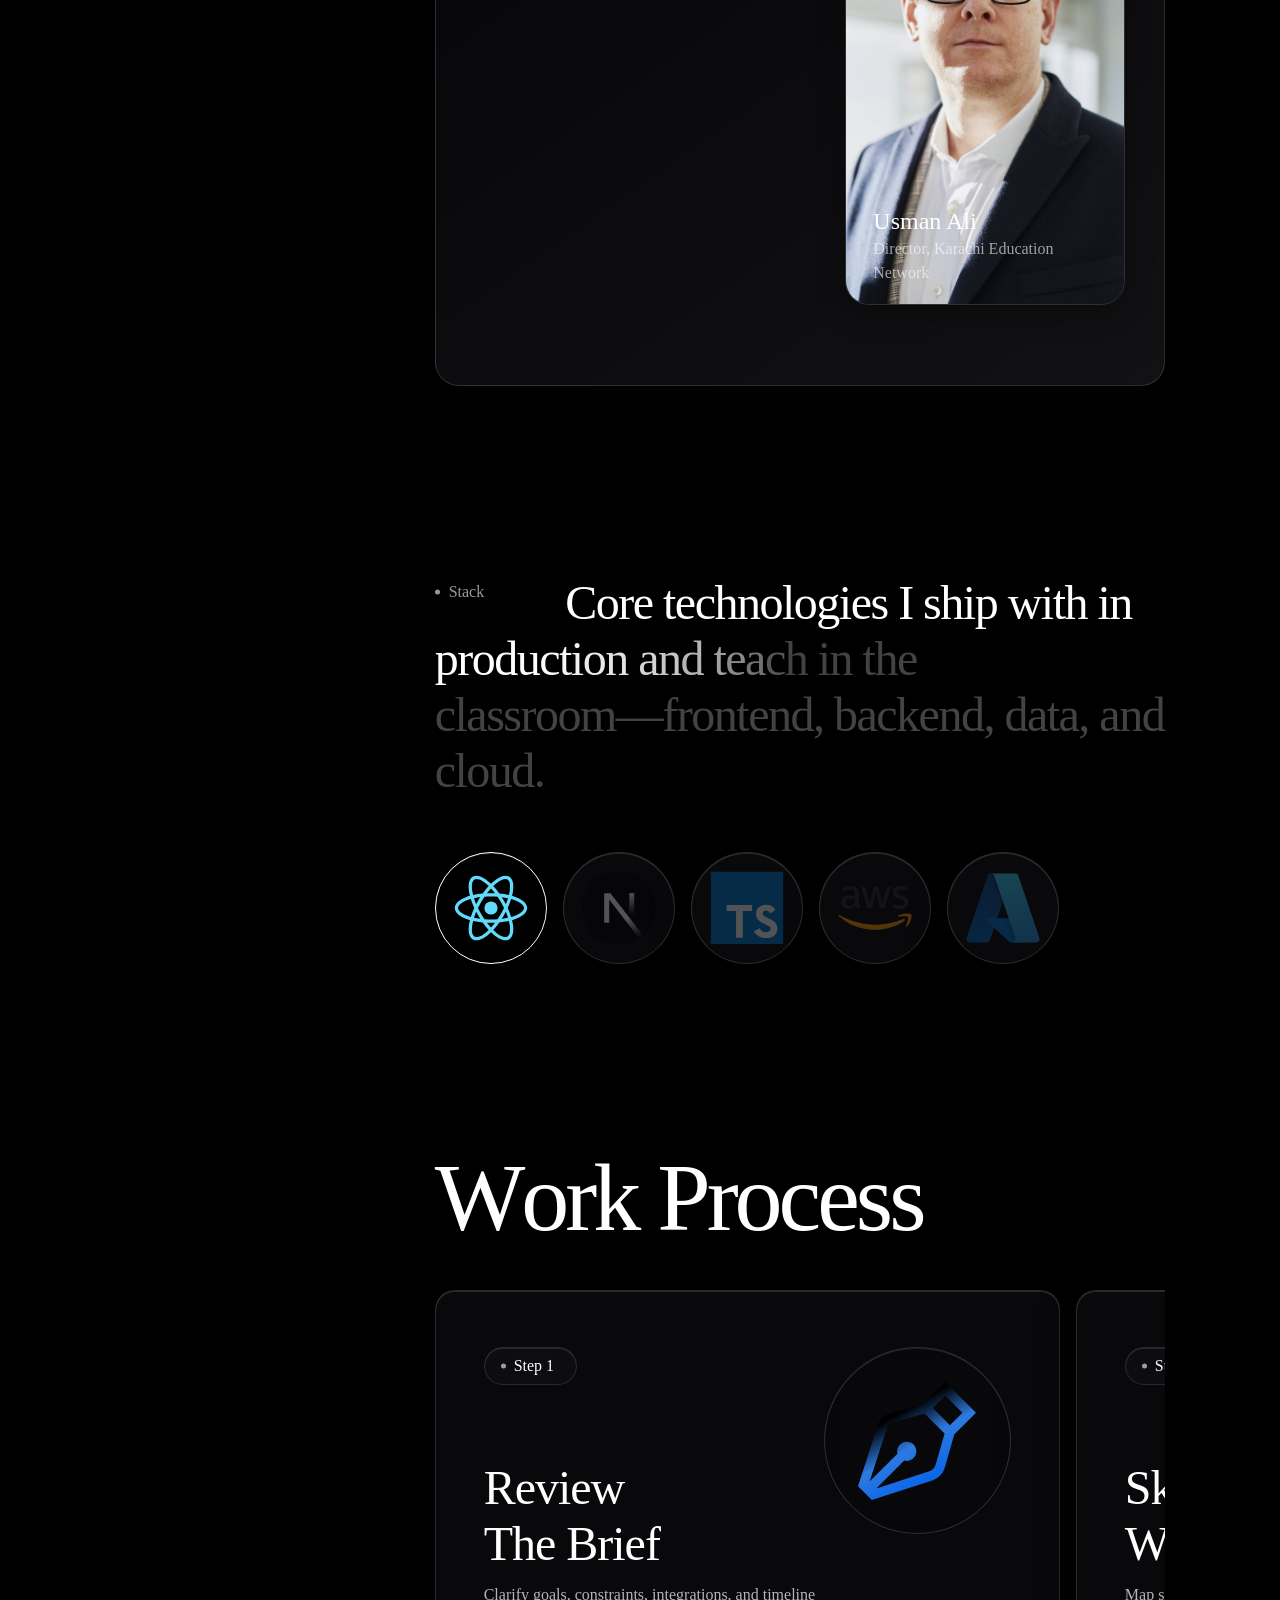
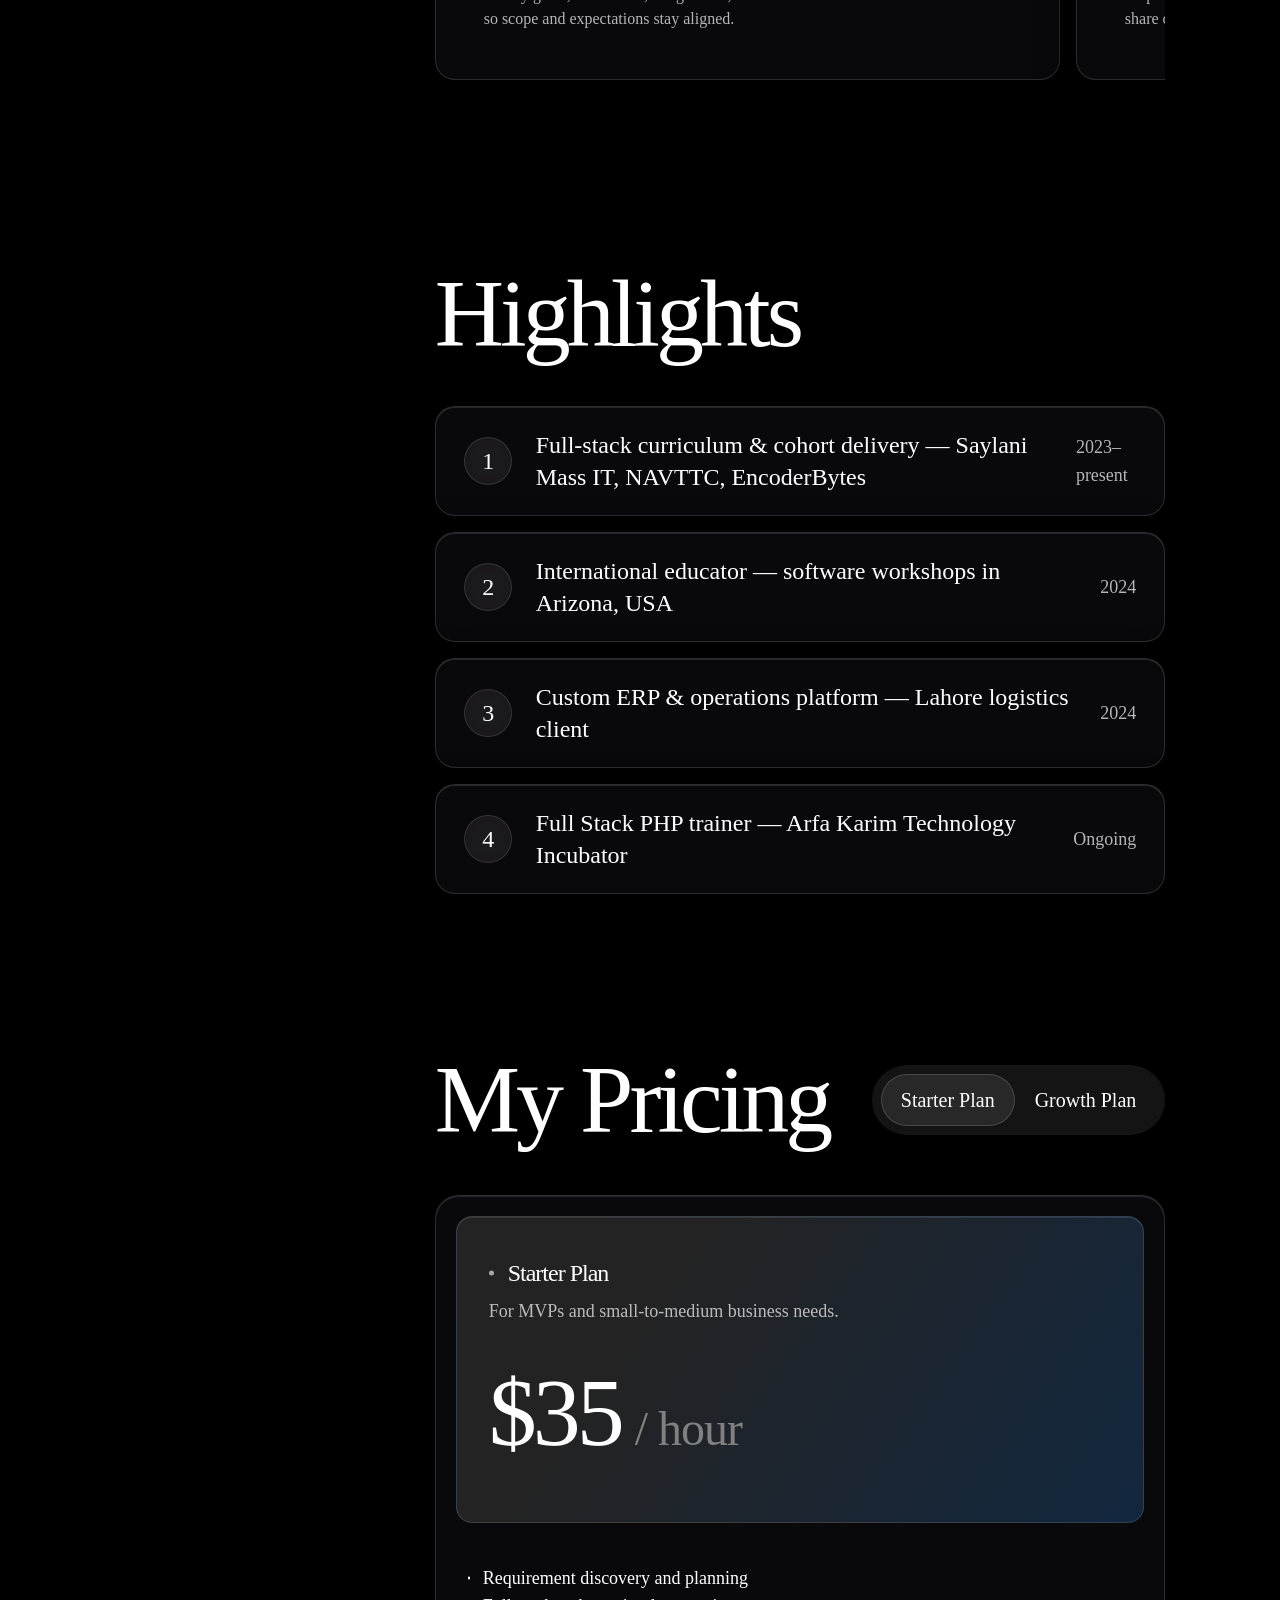
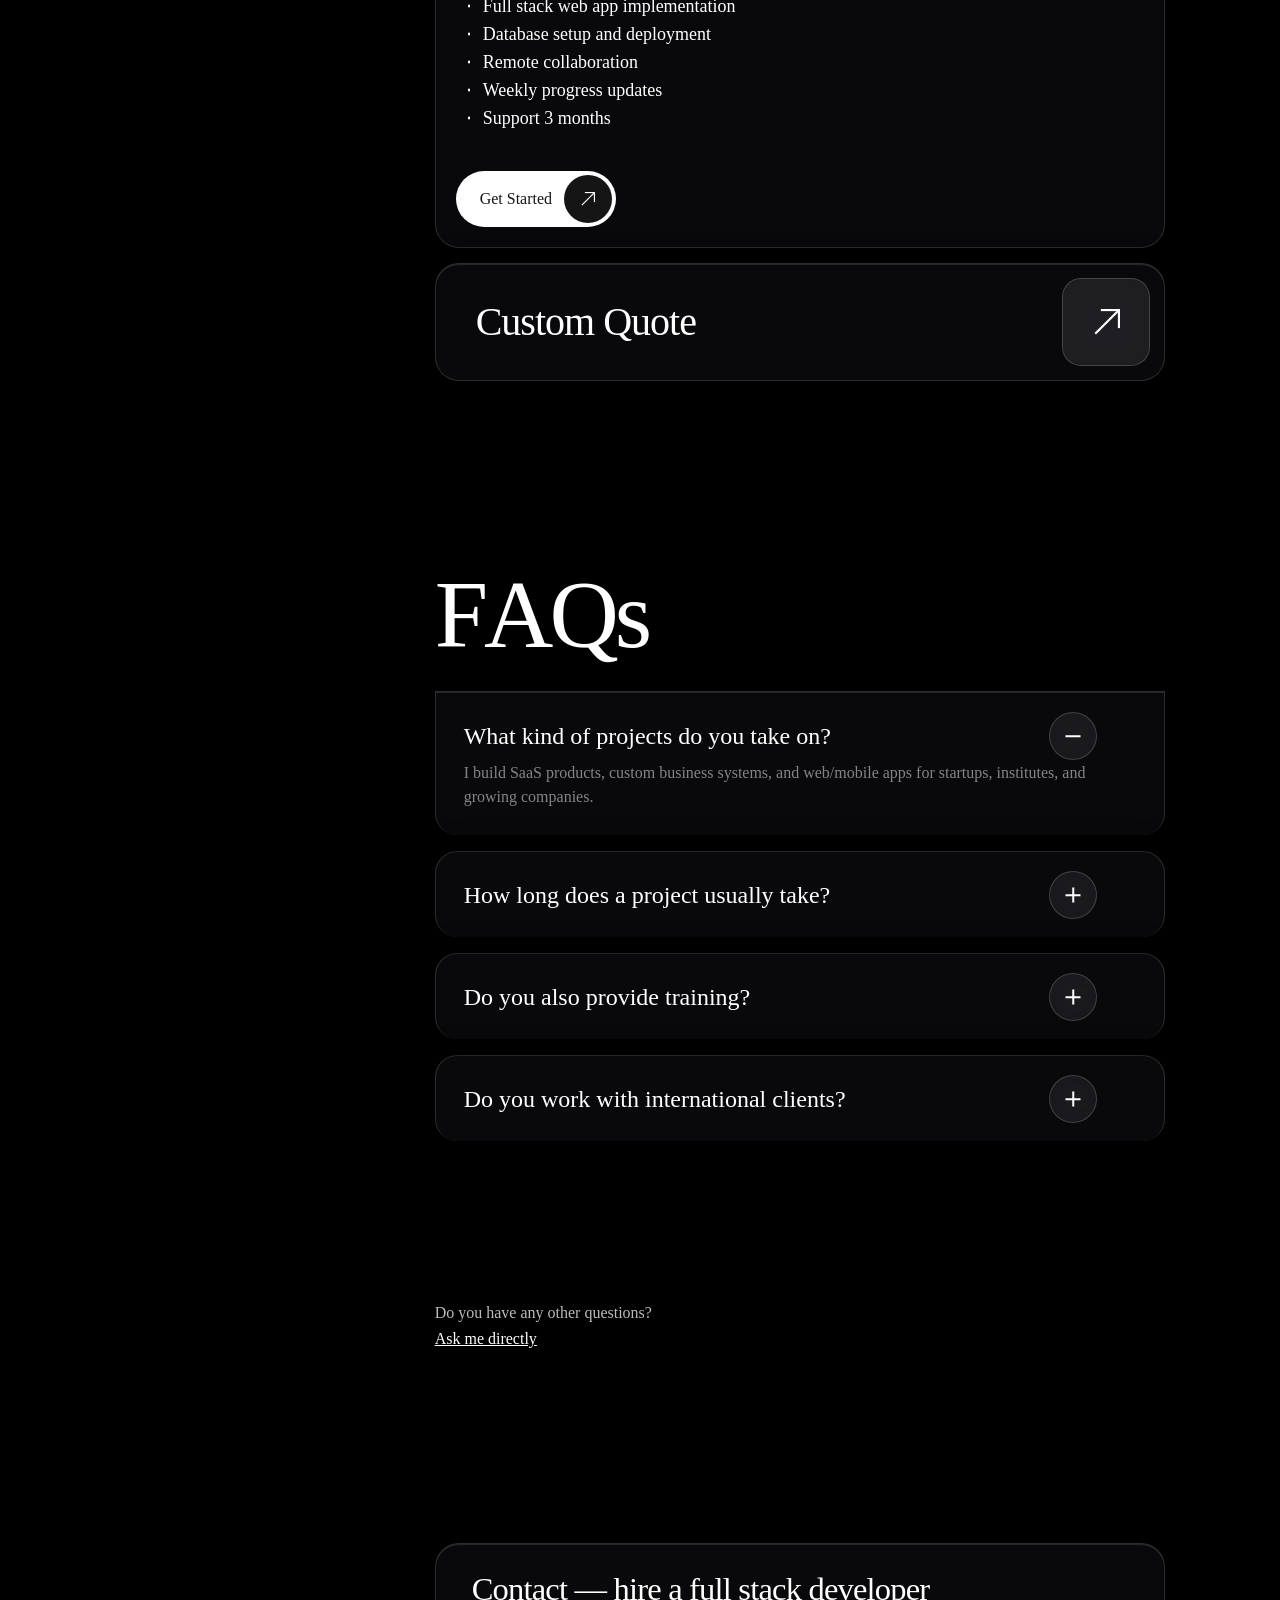
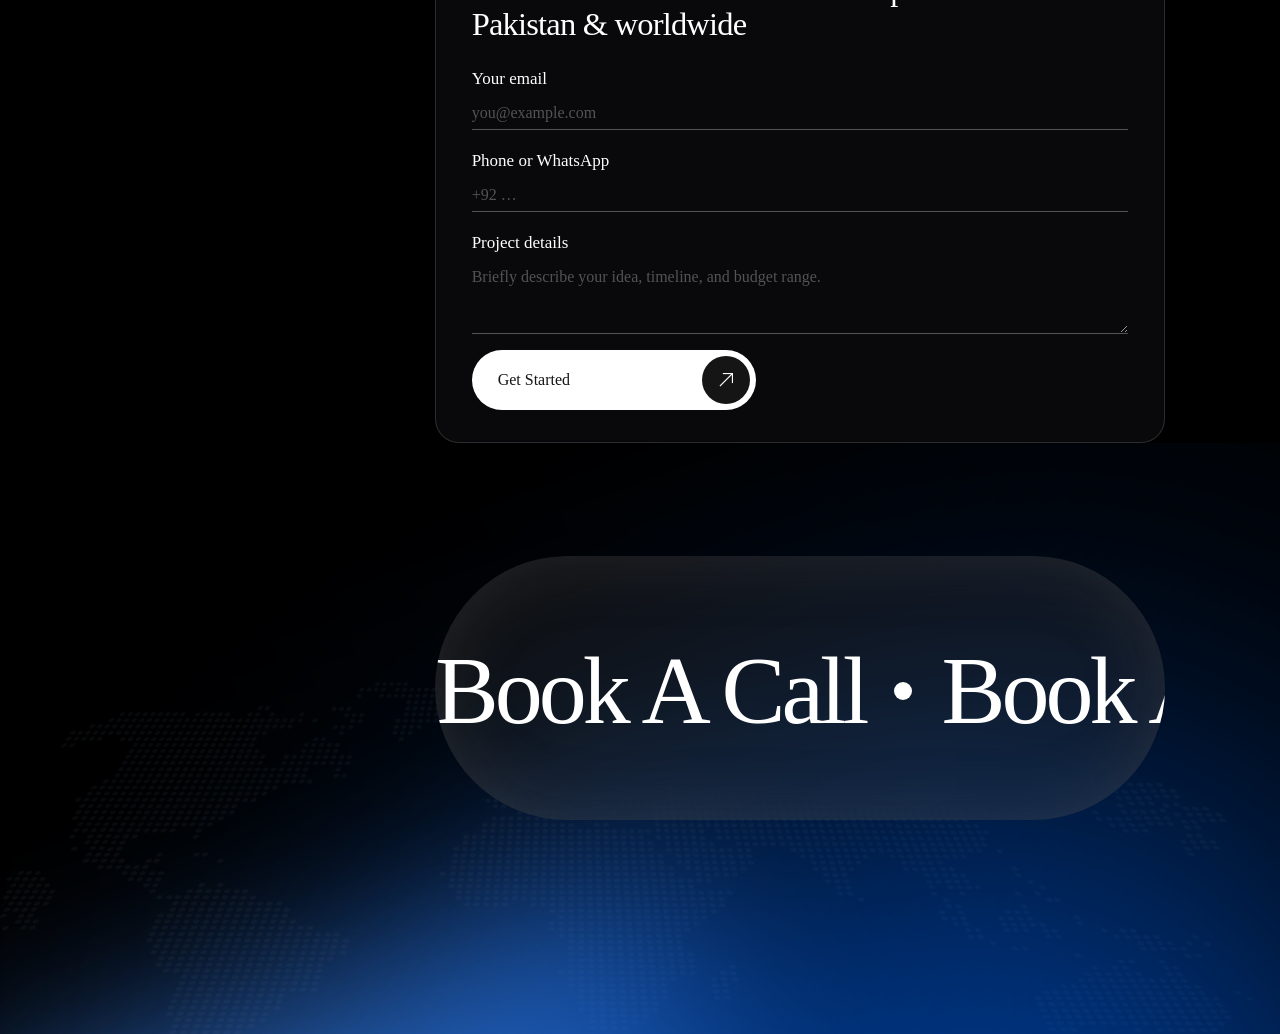
==== commit d43c628f: "Complete SEO pack: 1200x630 OG image, PWA manifest, security.txt, nav to all sections Co-authored-by" ====
--- a/index.html
+++ b/index.html
@@ -21,9 +21,12 @@
     <meta property="og:url" content="https://tatheer.dev/">
     <meta property="og:title" content="S Tatheer Hussain | Full Stack &amp; SaaS Developer Pakistan · Software Engineer">
     <meta property="og:description" content="Software engineer &amp; full stack developer building SaaS and web products—based in Pakistan, available worldwide. Technical trainer &amp; instructor for cohorts and teams. PHP, JavaScript, React, Next.js, APIs.">
-    <meta property="og:image" content="https://tatheer.dev/asset/images/tatheer-profile.png">
+    <meta property="og:image" content="https://tatheer.dev/asset/images/og-social-card.png">
+    <meta property="og:image:secure_url" content="https://tatheer.dev/asset/images/og-social-card.png">
     <meta property="og:image:type" content="image/png">
-    <meta property="og:image:alt" content="S Tatheer Hussain — software engineer, full stack developer, and technical trainer based in Peshawar, Pakistan">
+    <meta property="og:image:width" content="1200">
+    <meta property="og:image:height" content="630">
+    <meta property="og:image:alt" content="S Tatheer Hussain — full stack software engineer, SaaS &amp; web development, Pakistan — tatheer.dev">
     <meta property="og:site_name" content="S Tatheer Hussain — Portfolio">
     <meta property="og:locale" content="en_US">
 
@@ -31,8 +34,8 @@
     <meta name="twitter:url" content="https://tatheer.dev/">
     <meta name="twitter:title" content="S Tatheer Hussain | Full Stack &amp; SaaS Developer Pakistan · Engineer &amp; Trainer">
     <meta name="twitter:description" content="Full stack &amp; SaaS development from Pakistan—production web &amp; mobile apps, APIs, cloud. Software engineer for hire; technical training &amp; instruction for institutes &amp; remote teams.">
-    <meta name="twitter:image" content="https://tatheer.dev/asset/images/tatheer-profile.png">
-    <meta name="twitter:image:alt" content="S Tatheer Hussain — software engineer, full stack developer, technical trainer">
+    <meta name="twitter:image" content="https://tatheer.dev/asset/images/og-social-card.png">
+    <meta name="twitter:image:alt" content="S Tatheer Hussain — software engineer &amp; full stack developer — tatheer.dev">
 
     <meta name="geo.region" content="PK-KP">
     <meta name="geo.placename" content="Peshawar">
@@ -40,7 +43,10 @@
     <meta name="viewport" content="width=device-width, initial-scale=1, viewport-fit=cover">
     <meta name="theme-color" content="#005fea">
     <meta name="color-scheme" content="dark">
-
+    <meta name="application-name" content="Tatheer Portfolio">
+    <meta name="apple-mobile-web-app-title" content="Tatheer">
+
+    <link rel="manifest" href="/manifest.json">
     <link rel="stylesheet" type="text/css" href="asset/css/bootstrap.css">
     <link rel="stylesheet" type="text/css" href="asset/css/bootstrap-select.min.css">
 
@@ -123,13 +129,23 @@
                             </a>
                         </li>
                         <li>
+                            <a class="scroll-to" href="#tech-stack">
+                                <i class="icon icon-code-solid"></i><span class="text-body-2">Tech Stack</span>
+                            </a>
+                        </li>
+                        <li>
                             <a class="scroll-to" href="#testimonial">
-                                <i class="icon icon-poll-h-solid"></i><span class="text-body-2">Testimonial</span>
+                                <i class="icon icon-poll-h-solid"></i><span class="text-body-2">Testimonials</span>
                             </a>
                         </li>
                         <li>
                             <a class="scroll-to" href="#partners">
                                 <i class="icon icon-user-friends-solid"></i><span class="text-body-2">Stack</span>
+                            </a>
+                        </li>
+                        <li>
+                            <a class="scroll-to" href="#process">
+                                <i class="icon icon-bezier-curve-solid"></i><span class="text-body-2">Process</span>
                             </a>
                         </li>
                         <li>
@@ -208,15 +224,27 @@
                 </a>
             </li>
             <li>
+                <a class="scroll-to" href="#tech-stack">
+                    <i class="icon icon-code-solid"></i>
+                    <span class="tooltip text-body-3">Tech Stack</span>
+                </a>
+            </li>
+            <li>
                 <a class="scroll-to" href="#testimonial">
                     <i class="icon icon-poll-h-solid"></i>
-                    <span class="tooltip text-body-3">Testimonial</span>
+                    <span class="tooltip text-body-3">Testimonials</span>
                 </a>
             </li>
             <li>
                 <a class="scroll-to" href="#partners">
                     <i class="icon icon-user-friends-solid"></i>
                     <span class="tooltip text-body-3">Stack</span>
+                </a>
+            </li>
+            <li>
+                <a class="scroll-to" href="#process">
+                    <i class="icon icon-bezier-curve-solid"></i>
+                    <span class="tooltip text-body-3">Process</span>
                 </a>
             </li>
             <li>
@@ -1661,7 +1689,10 @@
           "mainEntity": { "@id": "https://tatheer.dev/#person" },
           "primaryImageOfPage": {
             "@type": "ImageObject",
-            "url": "https://tatheer.dev/asset/images/tatheer-profile.png"
+            "url": "https://tatheer.dev/asset/images/og-social-card.png",
+            "width": 1200,
+            "height": 630,
+            "caption": "Open Graph preview — tatheer.dev portfolio"
           },
           "description": "Full stack developer & software engineer in Pakistan: SaaS, web and mobile apps, APIs, cloud—plus technical trainer and instructor. Hire for development; mentorship and training available.",
           "inLanguage": "en",
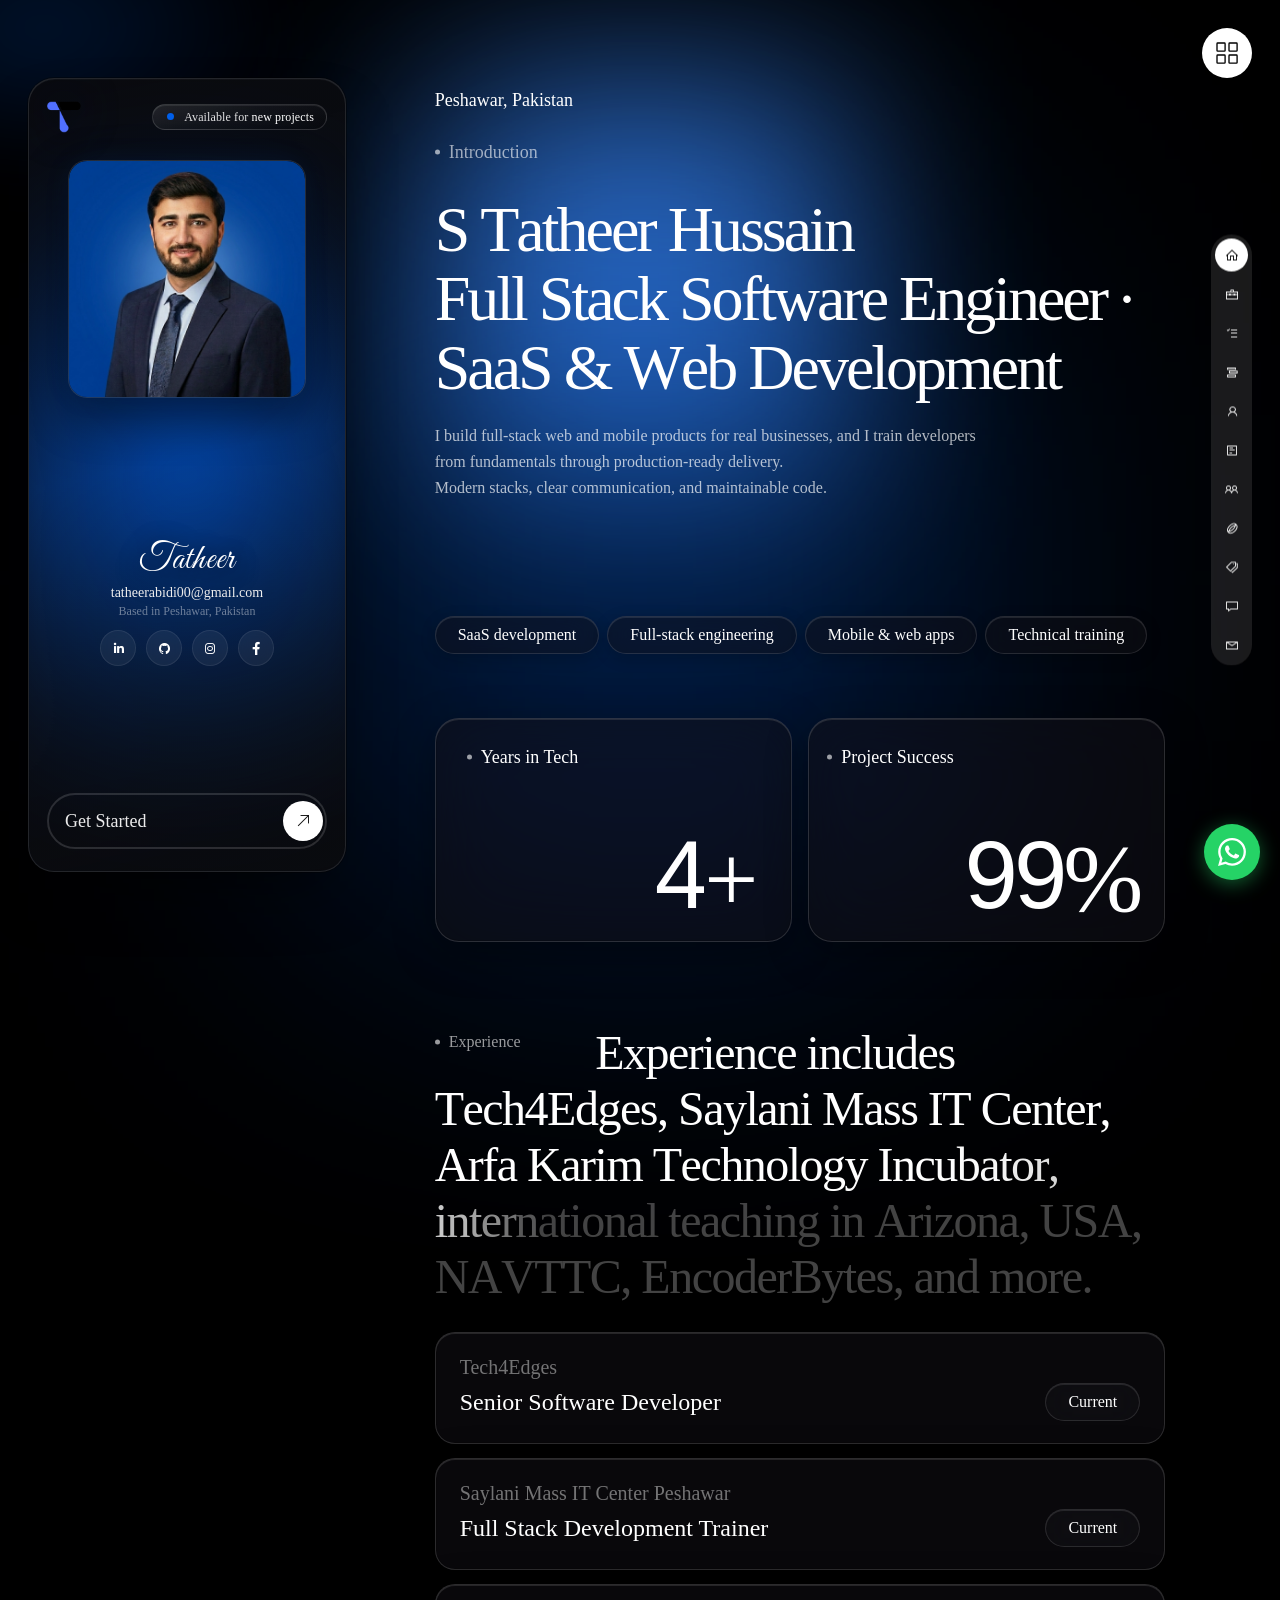
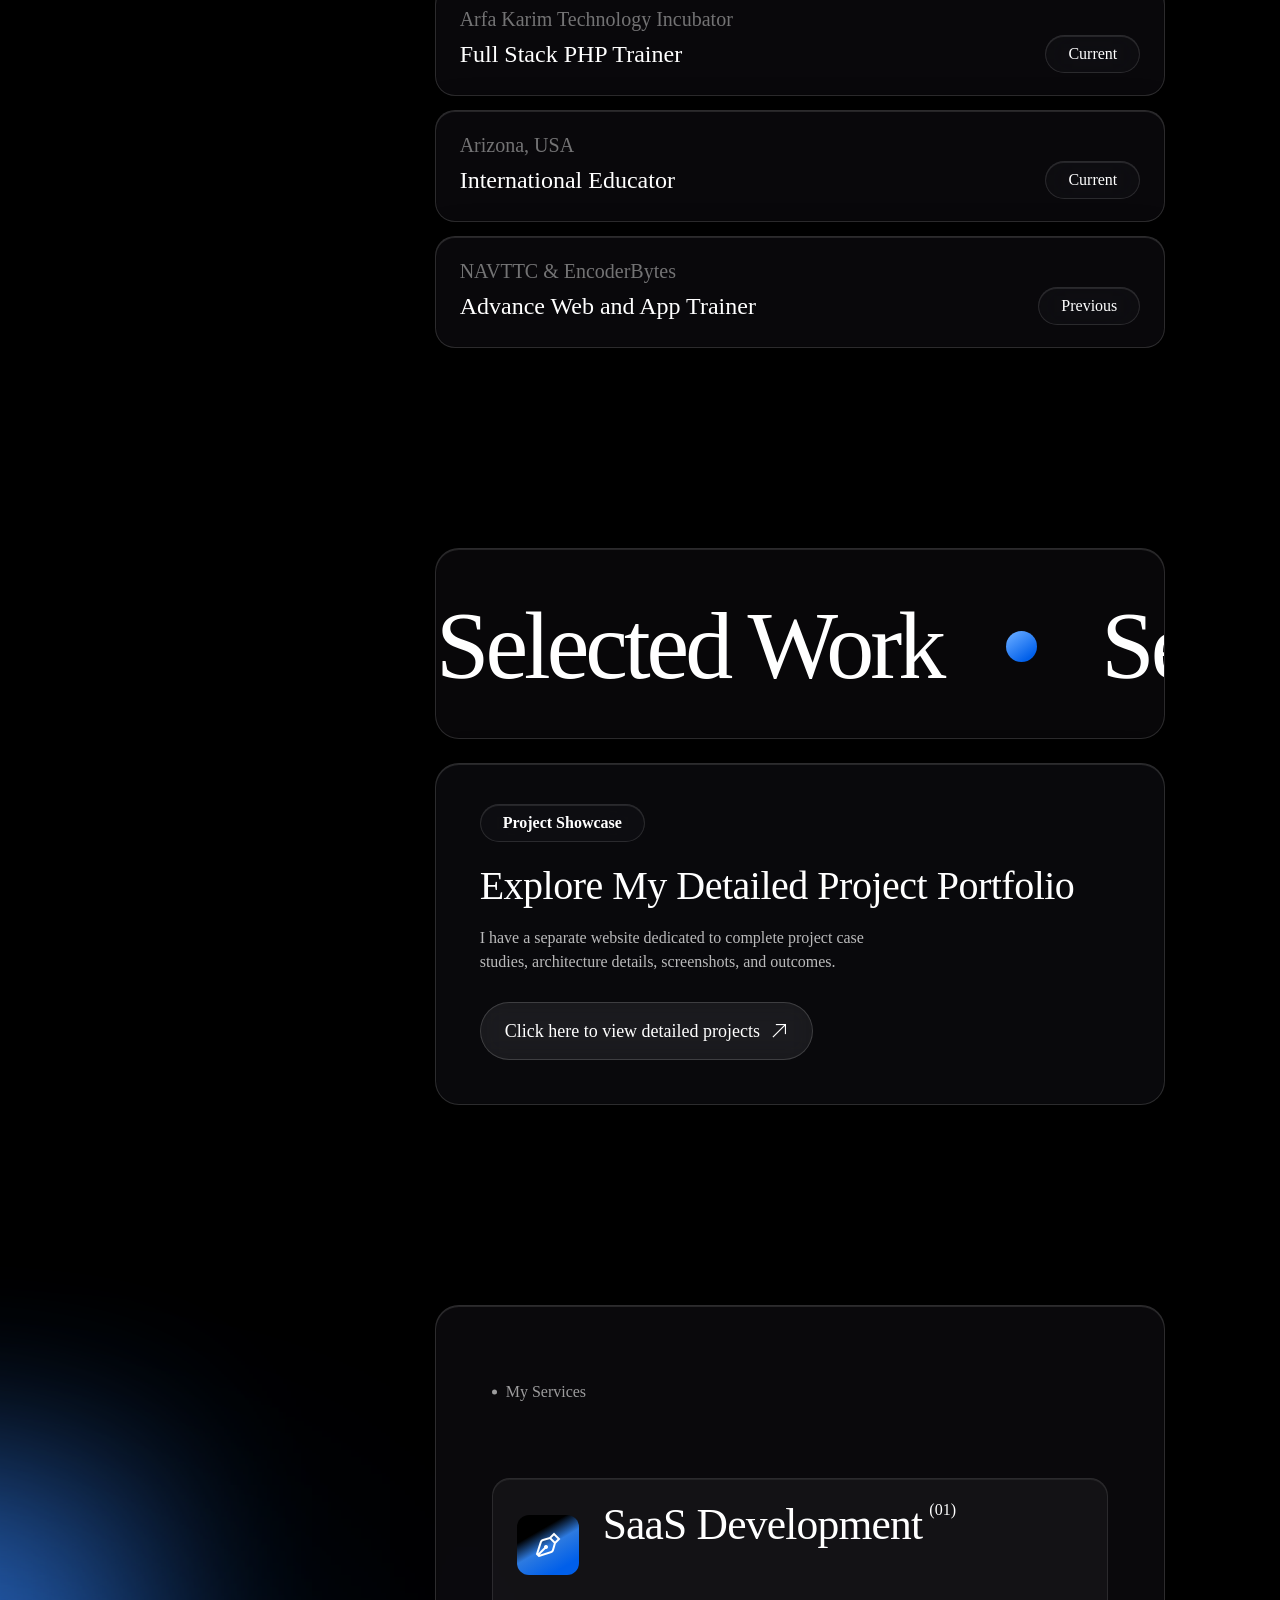
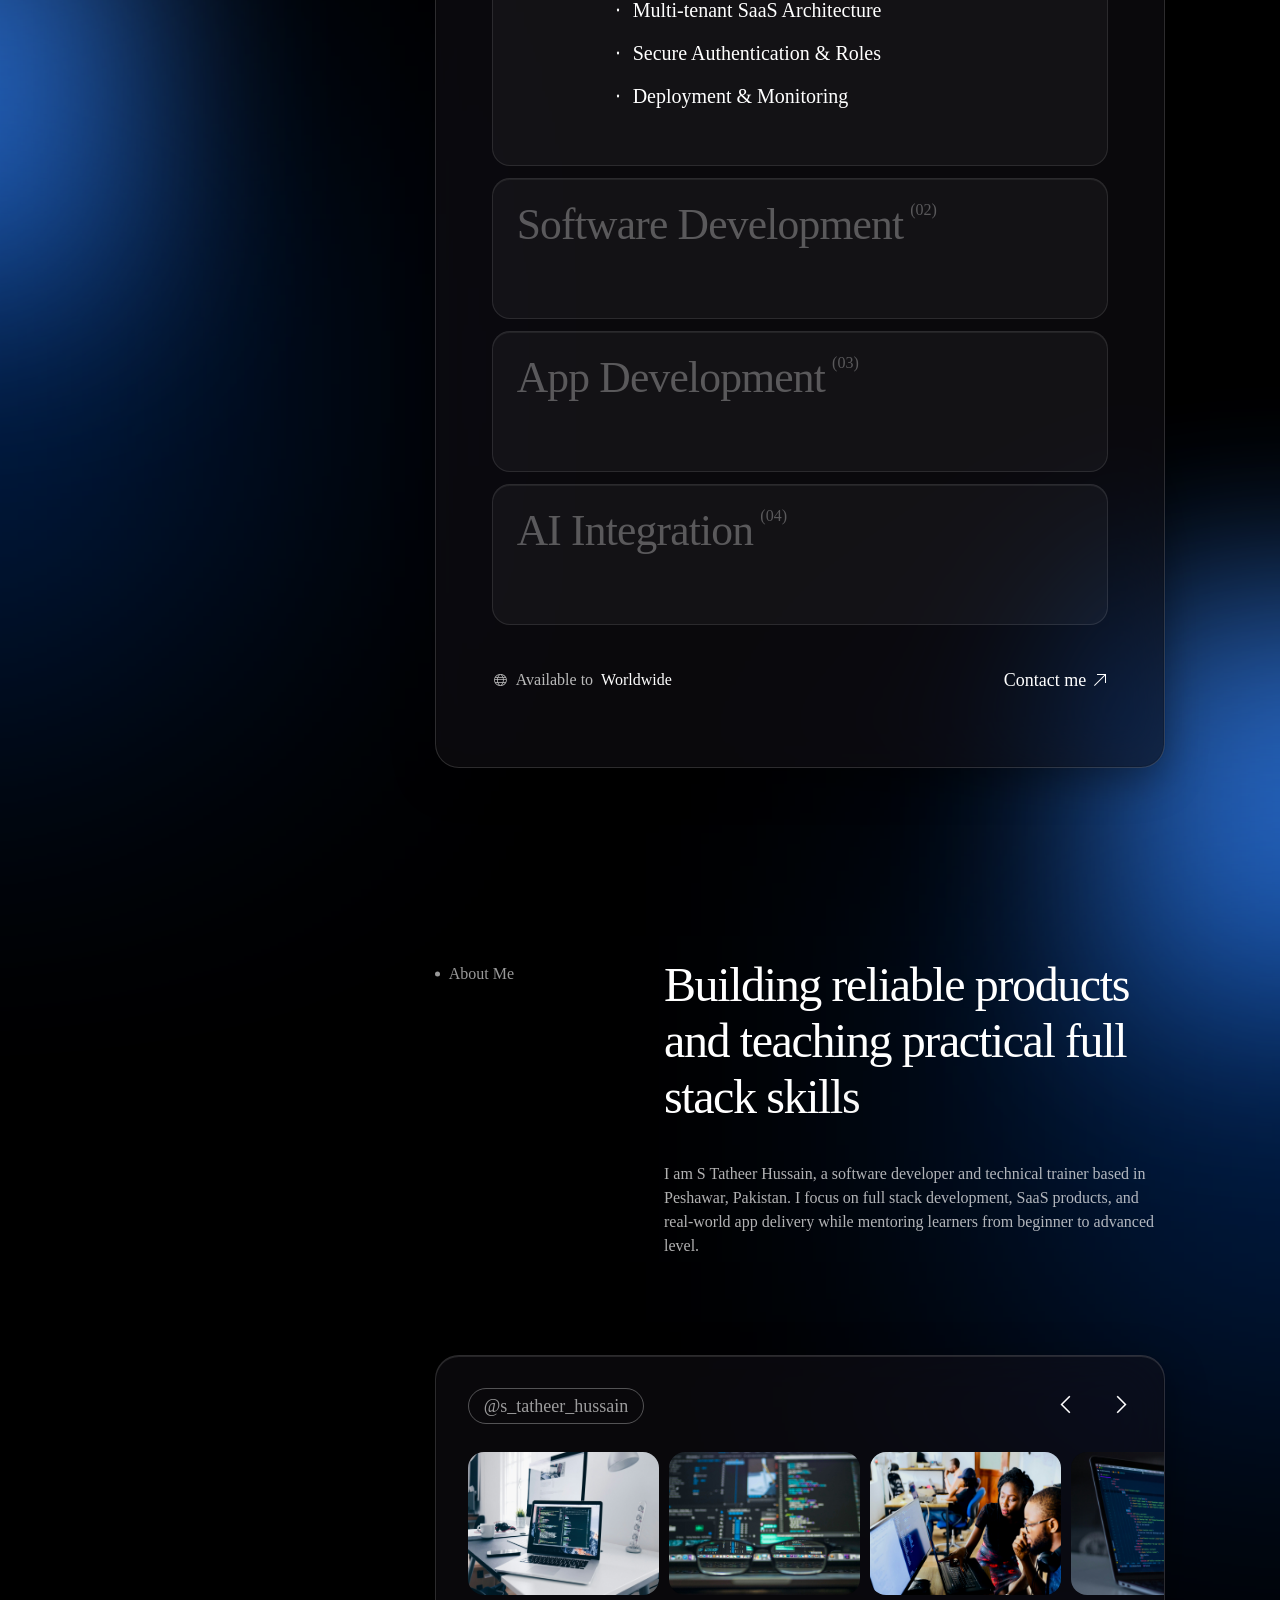
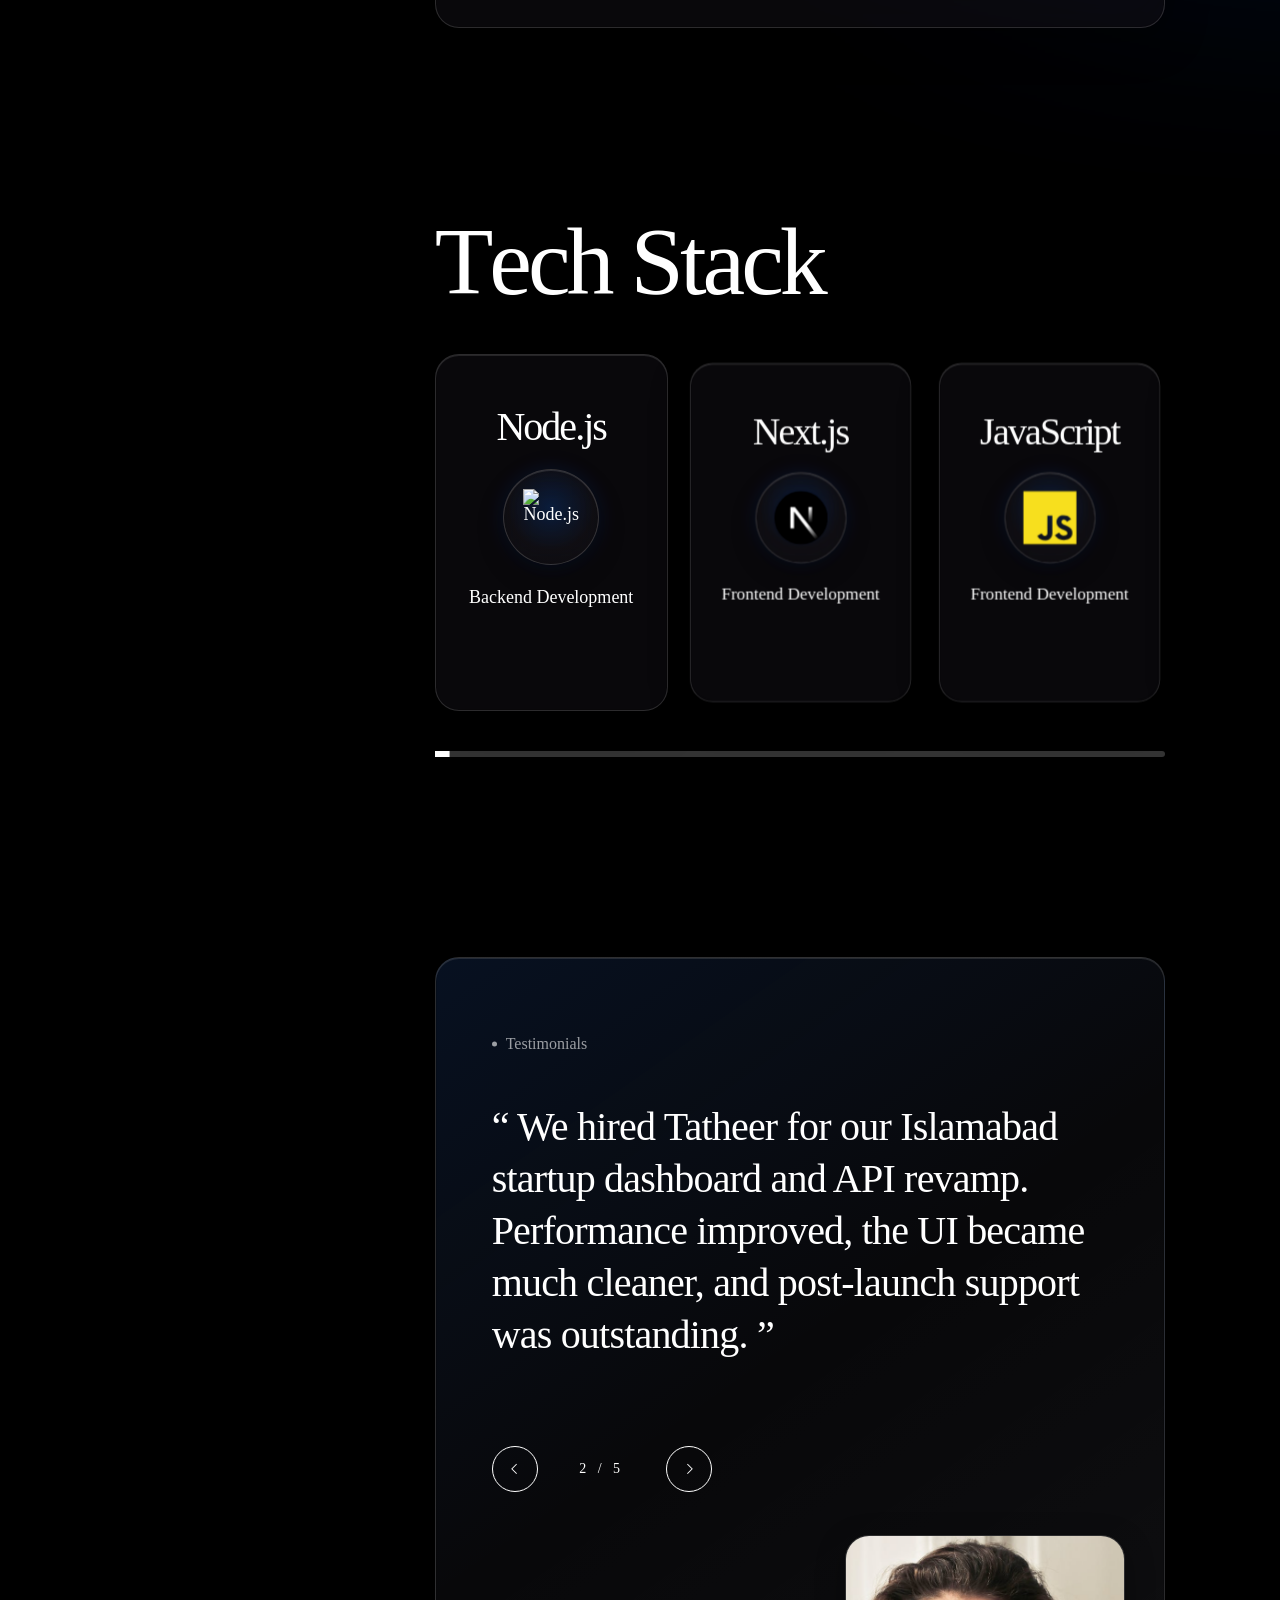
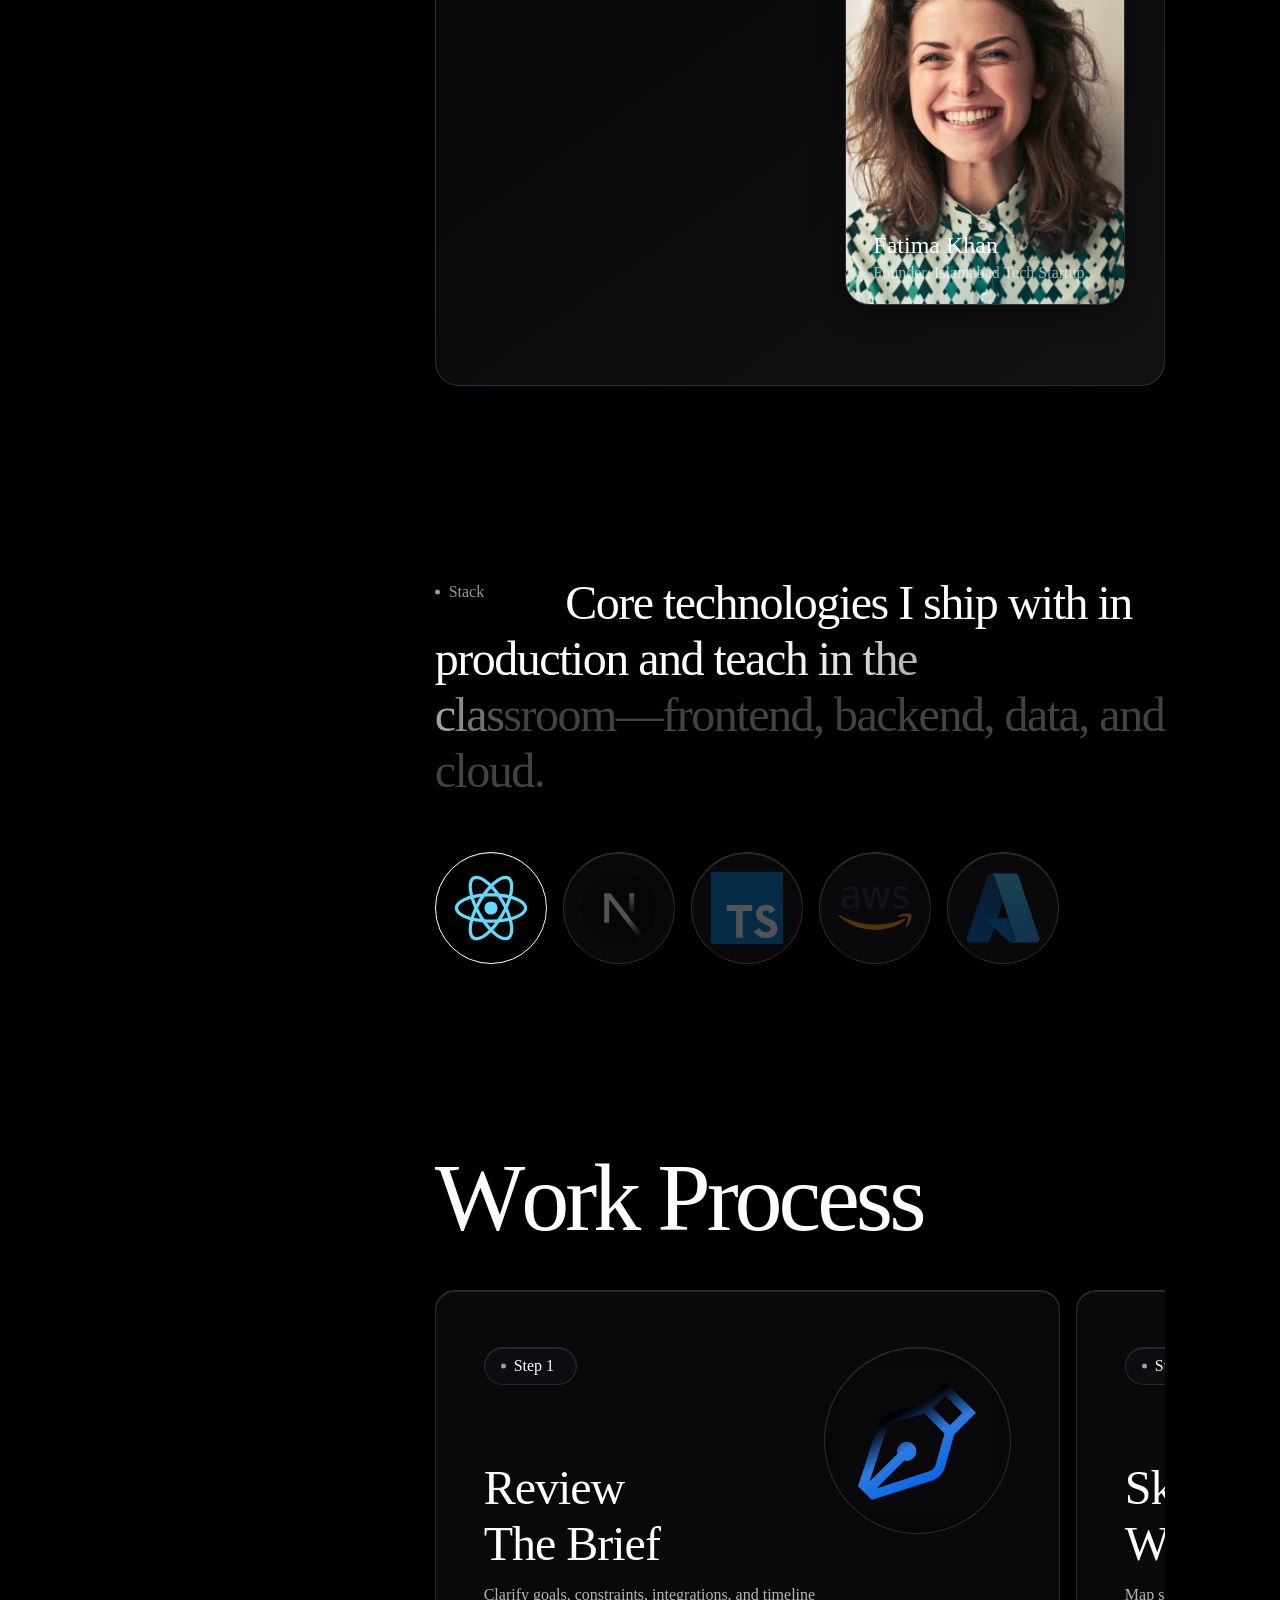
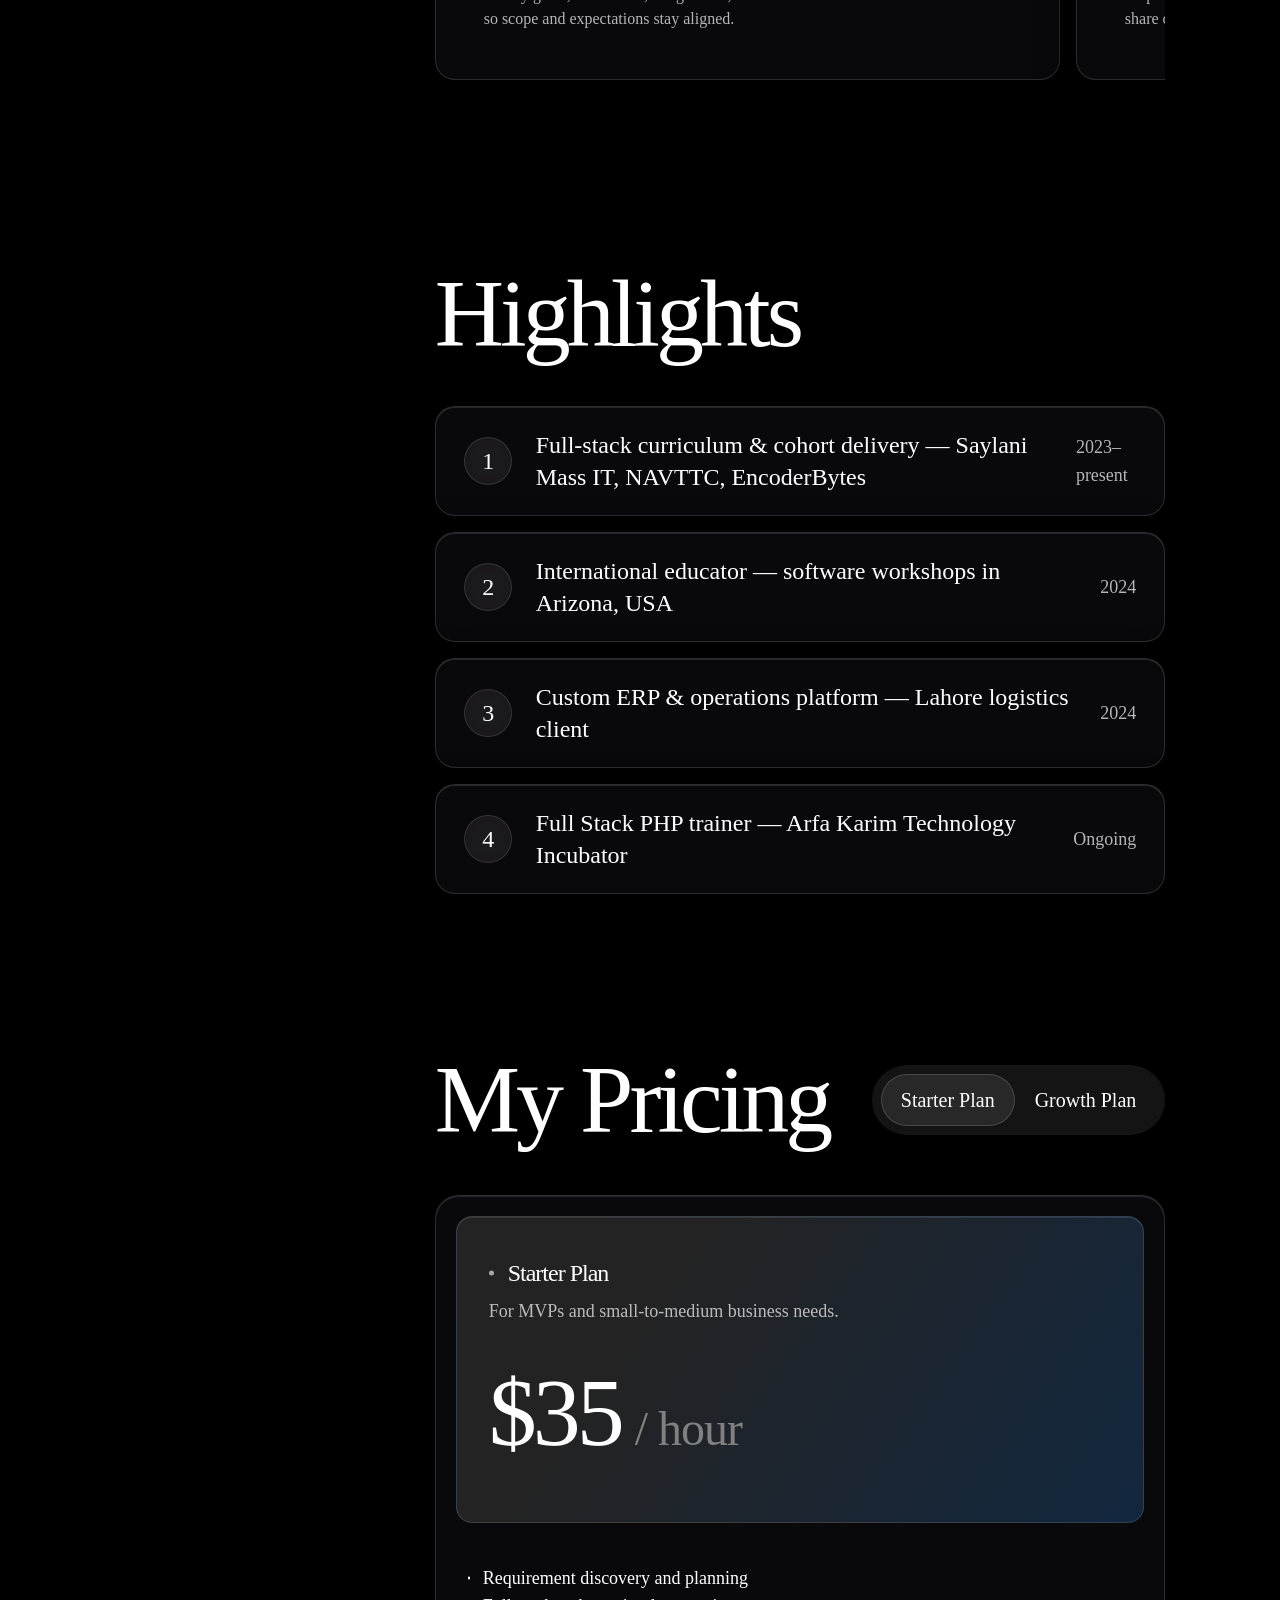
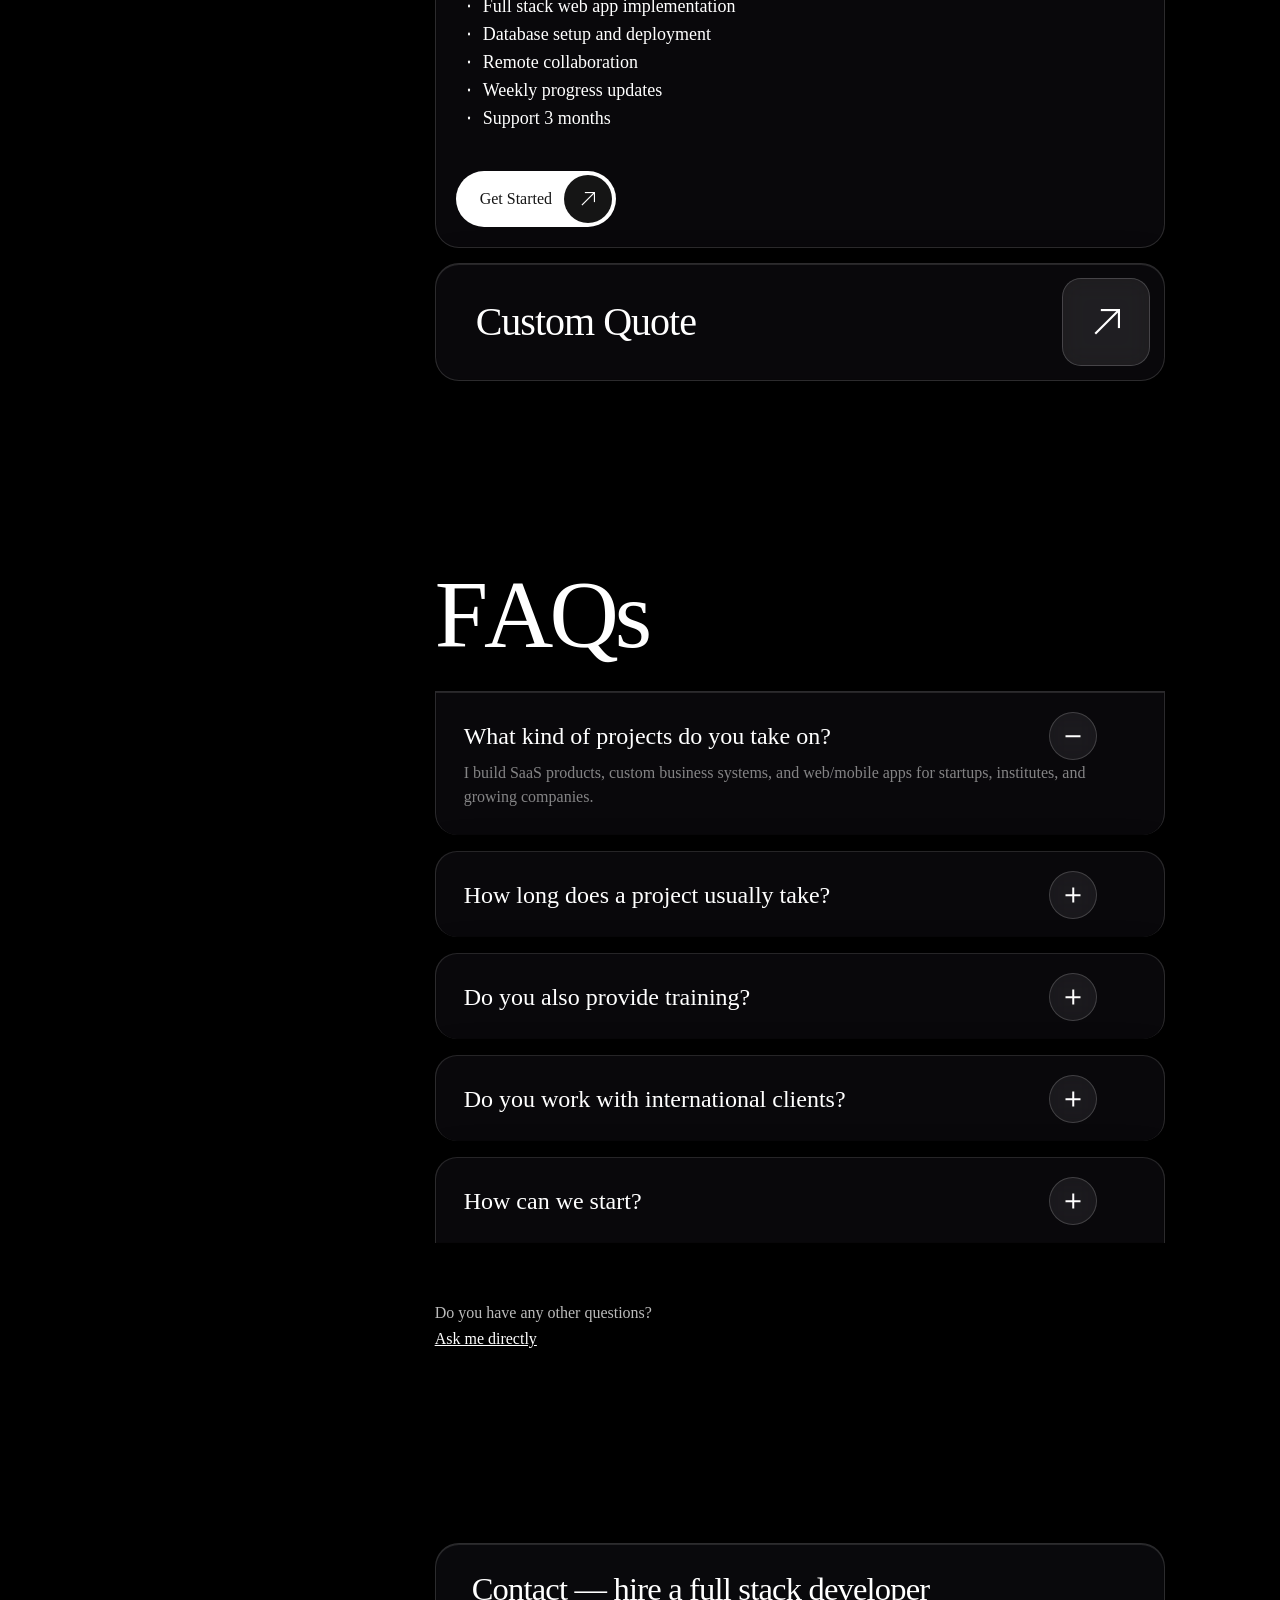
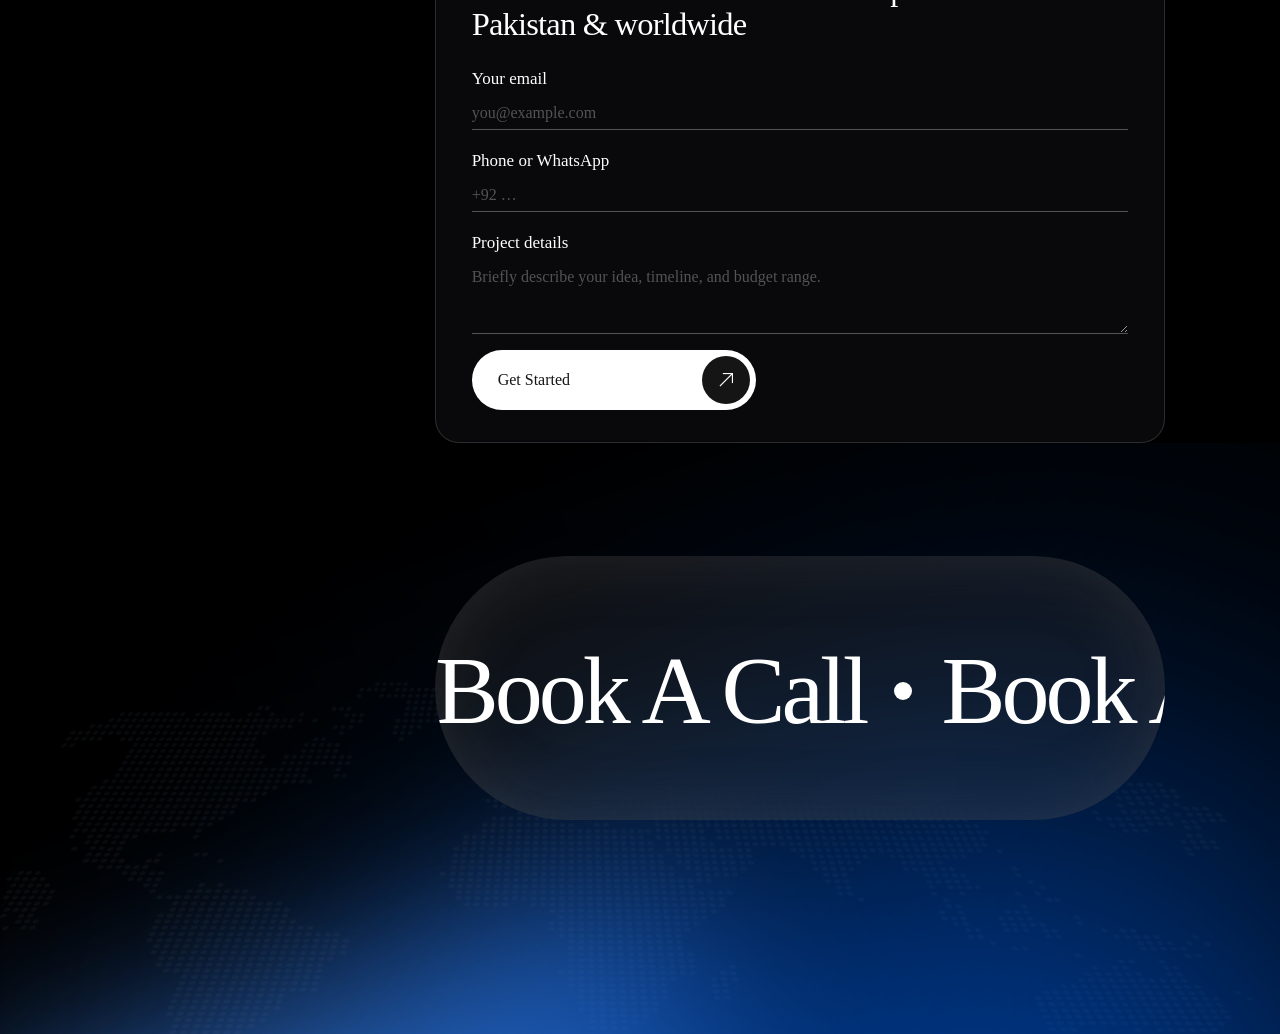
==== commit 71c853fb: "Selected Work banner: seamless left-to-right marquee and responsive gaps Co-authored-by: Cursor <cur" ====
--- a/index.html
+++ b/index.html
@@ -129,11 +129,6 @@
                             </a>
                         </li>
                         <li>
-                            <a class="scroll-to" href="#tech-stack">
-                                <i class="icon icon-code-solid"></i><span class="text-body-2">Tech Stack</span>
-                            </a>
-                        </li>
-                        <li>
                             <a class="scroll-to" href="#testimonial">
                                 <i class="icon icon-poll-h-solid"></i><span class="text-body-2">Testimonials</span>
                             </a>
@@ -141,11 +136,6 @@
                         <li>
                             <a class="scroll-to" href="#partners">
                                 <i class="icon icon-user-friends-solid"></i><span class="text-body-2">Stack</span>
-                            </a>
-                        </li>
-                        <li>
-                            <a class="scroll-to" href="#process">
-                                <i class="icon icon-bezier-curve-solid"></i><span class="text-body-2">Process</span>
                             </a>
                         </li>
                         <li>
@@ -224,12 +214,6 @@
                 </a>
             </li>
             <li>
-                <a class="scroll-to" href="#tech-stack">
-                    <i class="icon icon-code-solid"></i>
-                    <span class="tooltip text-body-3">Tech Stack</span>
-                </a>
-            </li>
-            <li>
                 <a class="scroll-to" href="#testimonial">
                     <i class="icon icon-poll-h-solid"></i>
                     <span class="tooltip text-body-3">Testimonials</span>
@@ -239,12 +223,6 @@
                 <a class="scroll-to" href="#partners">
                     <i class="icon icon-user-friends-solid"></i>
                     <span class="tooltip text-body-3">Stack</span>
-                </a>
-            </li>
-            <li>
-                <a class="scroll-to" href="#process">
-                    <i class="icon icon-bezier-curve-solid"></i>
-                    <span class="tooltip text-body-3">Process</span>
                 </a>
             </li>
             <li>
@@ -429,19 +407,35 @@
                             <div class="offset-xxl-5 col-xxl-7 offset-xl-4 col-xl-7 offset-lg-2 col-lg-8">
                                 <h2 class="visually-hidden">Selected work — SaaS &amp; full stack web development portfolio</h2>
                                 <div class="banner-slider">
-                                    <div class="text-container scroll-banners effect-right">
-                                        <span class="banner-text text-display-2 fw-medium">Selected Work</span>
-                                        <span class="banner-img"><span class="dot-circle"></span></span>
-                                        <span class="banner-text text-display-2 fw-medium">Selected Work</span>
-                                        <span class="banner-img"><span class="dot-circle"></span></span>
-                                        <span class="banner-text text-display-2 fw-medium">Selected Work</span>
-                                        <span class="banner-img"><span class="dot-circle"></span></span>
-                                        <span class="banner-text text-display-2 fw-medium">Selected Work</span>
-                                        <span class="banner-img"><span class="dot-circle"></span></span>
-                                        <span class="banner-text text-display-2 fw-medium">Selected Work</span>
-                                        <span class="banner-img"><span class="dot-circle"></span></span>
-                                        <span class="banner-text text-display-2 fw-medium">Selected Work</span>
-                                        <span class="banner-img"><span class="dot-circle"></span></span>
+                                    <div class="banner-marquee-track scroll-banners effect-right" role="presentation">
+                                        <div class="banner-marquee-group">
+                                            <span class="banner-text text-display-2 fw-medium">Selected Work</span>
+                                            <span class="banner-img"><span class="dot-circle"></span></span>
+                                            <span class="banner-text text-display-2 fw-medium">Selected Work</span>
+                                            <span class="banner-img"><span class="dot-circle"></span></span>
+                                            <span class="banner-text text-display-2 fw-medium">Selected Work</span>
+                                            <span class="banner-img"><span class="dot-circle"></span></span>
+                                            <span class="banner-text text-display-2 fw-medium">Selected Work</span>
+                                            <span class="banner-img"><span class="dot-circle"></span></span>
+                                            <span class="banner-text text-display-2 fw-medium">Selected Work</span>
+                                            <span class="banner-img"><span class="dot-circle"></span></span>
+                                            <span class="banner-text text-display-2 fw-medium">Selected Work</span>
+                                            <span class="banner-img"><span class="dot-circle"></span></span>
+                                        </div>
+                                        <div class="banner-marquee-group" aria-hidden="true">
+                                            <span class="banner-text text-display-2 fw-medium">Selected Work</span>
+                                            <span class="banner-img"><span class="dot-circle"></span></span>
+                                            <span class="banner-text text-display-2 fw-medium">Selected Work</span>
+                                            <span class="banner-img"><span class="dot-circle"></span></span>
+                                            <span class="banner-text text-display-2 fw-medium">Selected Work</span>
+                                            <span class="banner-img"><span class="dot-circle"></span></span>
+                                            <span class="banner-text text-display-2 fw-medium">Selected Work</span>
+                                            <span class="banner-img"><span class="dot-circle"></span></span>
+                                            <span class="banner-text text-display-2 fw-medium">Selected Work</span>
+                                            <span class="banner-img"><span class="dot-circle"></span></span>
+                                            <span class="banner-text text-display-2 fw-medium">Selected Work</span>
+                                            <span class="banner-img"><span class="dot-circle"></span></span>
+                                        </div>
                                     </div>
                                 </div>
                                 <div class="works-wrap">
@@ -1702,22 +1696,20 @@
           "@type": "ItemList",
           "@id": "https://tatheer.dev/#sections",
           "name": "Portfolio sections",
-          "description": "Major sections: experience, portfolio, development services, about, tech stack, testimonials, process, FAQs, contact.",
-          "numberOfItems": 13,
+          "description": "Major sections: experience, portfolio, development services, about, testimonials, stack, highlights, pricing, FAQs, contact.",
+          "numberOfItems": 11,
           "itemListElement": [
             { "@type": "ListItem", "position": 1, "name": "Home — full stack developer & software engineer", "url": "https://tatheer.dev/#home" },
             { "@type": "ListItem", "position": 2, "name": "Experience — software engineer & technical trainer roles", "url": "https://tatheer.dev/#experience" },
             { "@type": "ListItem", "position": 3, "name": "Selected work — SaaS & web development portfolio", "url": "https://tatheer.dev/#works" },
             { "@type": "ListItem", "position": 4, "name": "Services — SaaS development, software engineering, apps, training", "url": "https://tatheer.dev/#services" },
             { "@type": "ListItem", "position": 5, "name": "About — software engineer & instructor", "url": "https://tatheer.dev/#about" },
-            { "@type": "ListItem", "position": 6, "name": "Tech stack — development tools & frameworks", "url": "https://tatheer.dev/#tech-stack" },
-            { "@type": "ListItem", "position": 7, "name": "Testimonials — clients & trainees", "url": "https://tatheer.dev/#testimonial" },
-            { "@type": "ListItem", "position": 8, "name": "Partners & stack", "url": "https://tatheer.dev/#partners" },
-            { "@type": "ListItem", "position": 9, "name": "Work process — how projects run", "url": "https://tatheer.dev/#process" },
-            { "@type": "ListItem", "position": 10, "name": "Highlights & credentials", "url": "https://tatheer.dev/#awards" },
-            { "@type": "ListItem", "position": 11, "name": "Pricing — development & mentorship", "url": "https://tatheer.dev/#pricing" },
-            { "@type": "ListItem", "position": 12, "name": "FAQs — hiring a developer or trainer", "url": "https://tatheer.dev/#faqs" },
-            { "@type": "ListItem", "position": 13, "name": "Contact — hire a full stack developer in Pakistan", "url": "https://tatheer.dev/#contact" }
+            { "@type": "ListItem", "position": 6, "name": "Testimonials — clients & trainees", "url": "https://tatheer.dev/#testimonial" },
+            { "@type": "ListItem", "position": 7, "name": "Partners & stack", "url": "https://tatheer.dev/#partners" },
+            { "@type": "ListItem", "position": 8, "name": "Highlights & credentials", "url": "https://tatheer.dev/#awards" },
+            { "@type": "ListItem", "position": 9, "name": "Pricing — development & mentorship", "url": "https://tatheer.dev/#pricing" },
+            { "@type": "ListItem", "position": 10, "name": "FAQs — hiring a developer or trainer", "url": "https://tatheer.dev/#faqs" },
+            { "@type": "ListItem", "position": 11, "name": "Contact — hire a full stack developer in Pakistan", "url": "https://tatheer.dev/#contact" }
           ]
         },
         {
--- a/asset/css/styles.css
+++ b/asset/css/styles.css
@@ -3475,12 +3475,41 @@
   margin-bottom: 24px;
   background-color: rgba(18, 17, 22, 0.45);
 }
-.banner-slider .text-container {
-  transform: translateX(-50%);
-  display: flex;
-  white-space: nowrap;
+/* Seamless marquee: two identical groups; loop at -50% total width */
+.banner-marquee-track {
+  display: flex;
+  flex-wrap: nowrap;
+  width: max-content;
+  will-change: transform;
+  animation: banner-marquee-ltr 42s linear infinite;
+}
+
+.banner-marquee-group {
+  display: flex;
+  flex-wrap: nowrap;
+  align-items: center;
   gap: 64px;
-}
+  flex-shrink: 0;
+  padding-right: 64px;
+}
+
+@media (prefers-reduced-motion: reduce) {
+  .banner-marquee-track {
+    animation: none;
+    margin-inline: auto;
+    width: max-content;
+  }
+}
+
+@keyframes banner-marquee-ltr {
+  0% {
+    transform: translateX(-50%);
+  }
+  100% {
+    transform: translateX(0);
+  }
+}
+
 .banner-slider .banner-img {
   flex-shrink: 0;
   place-content: center;
@@ -5404,6 +5433,16 @@
   .wrapper-content > *:not(:last-child) {
     padding-bottom: 56px !important;
   }
+
+  .banner-slider {
+    padding-left: 16px;
+    padding-right: 16px;
+  }
+
+  .banner-marquee-group {
+    gap: 36px !important;
+    padding-right: 36px !important;
+  }
 }
 
 @media (max-width: 480px) {
@@ -5436,6 +5475,11 @@
   .text-display-2 {
     font-size: 38px !important;
     line-height: 1.1 !important;
+  }
+
+  .banner-marquee-group {
+    gap: 22px !important;
+    padding-right: 22px !important;
   }
 
   h2,
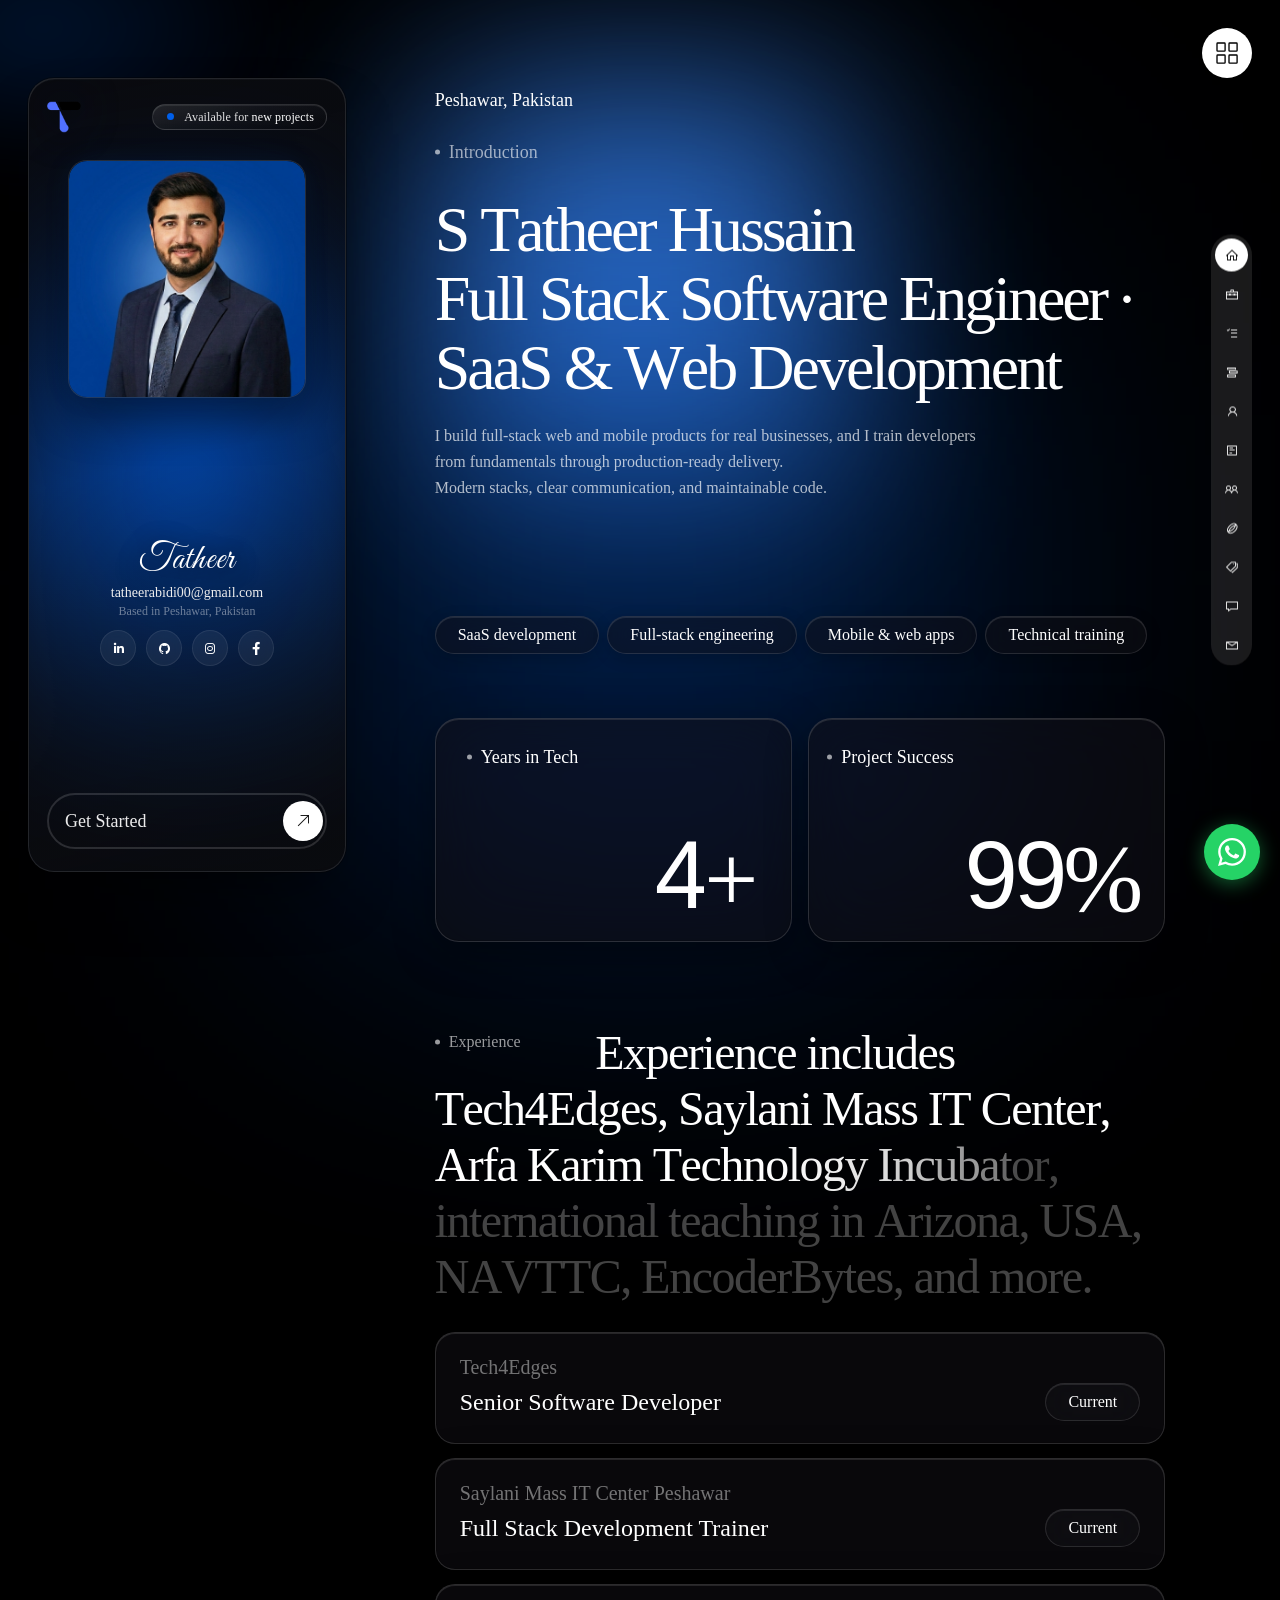
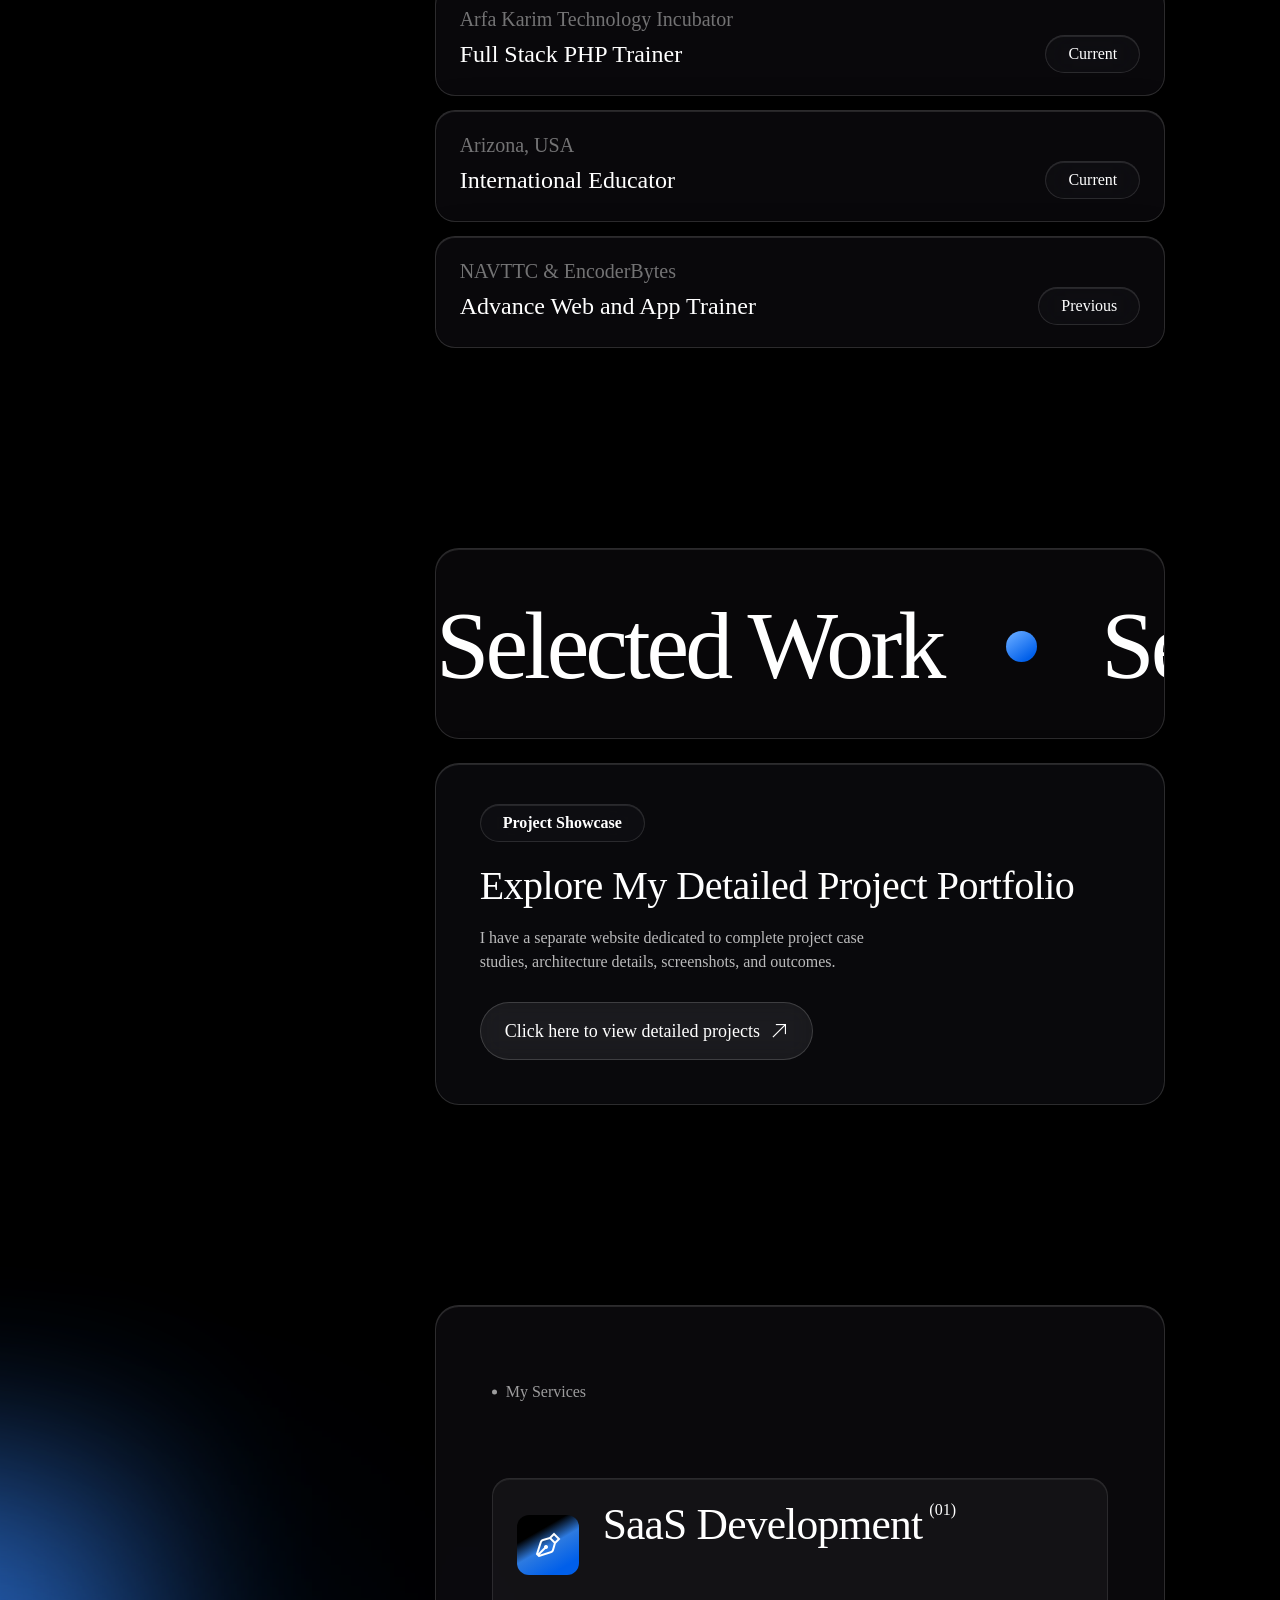
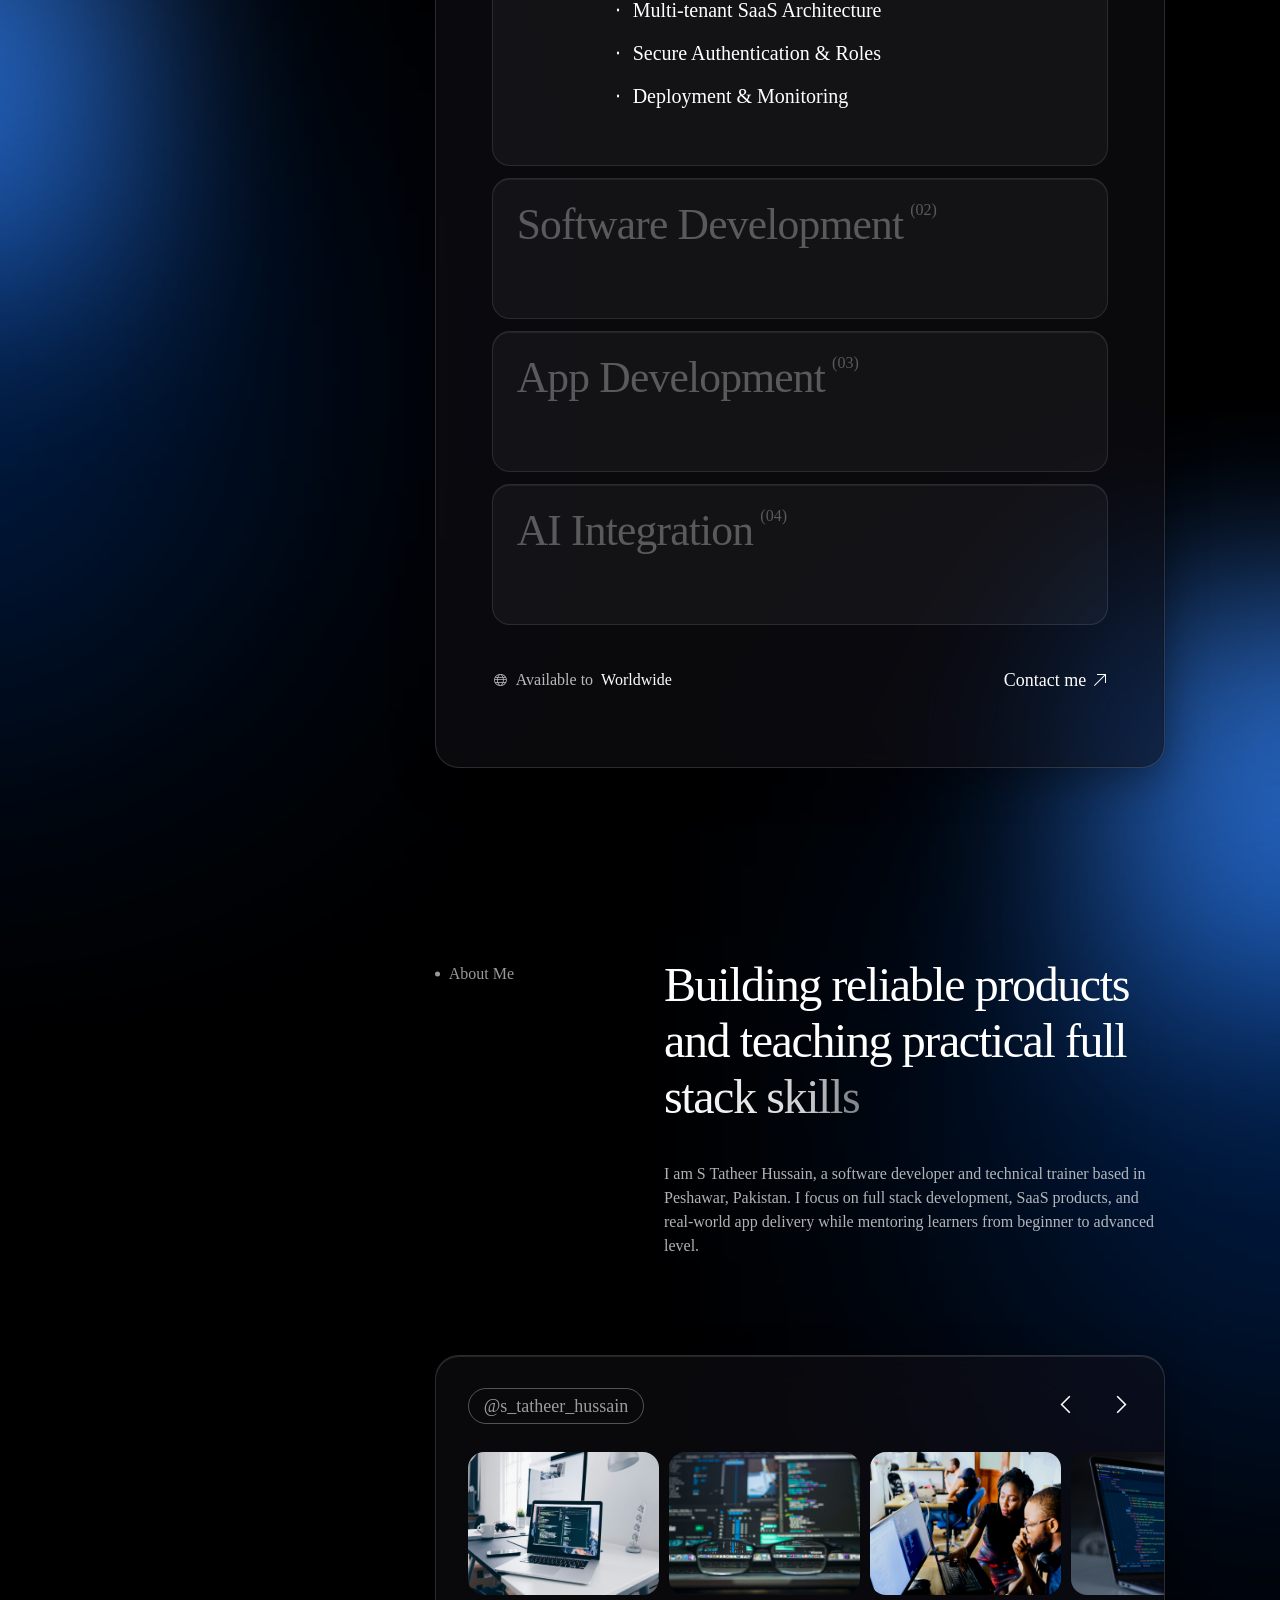
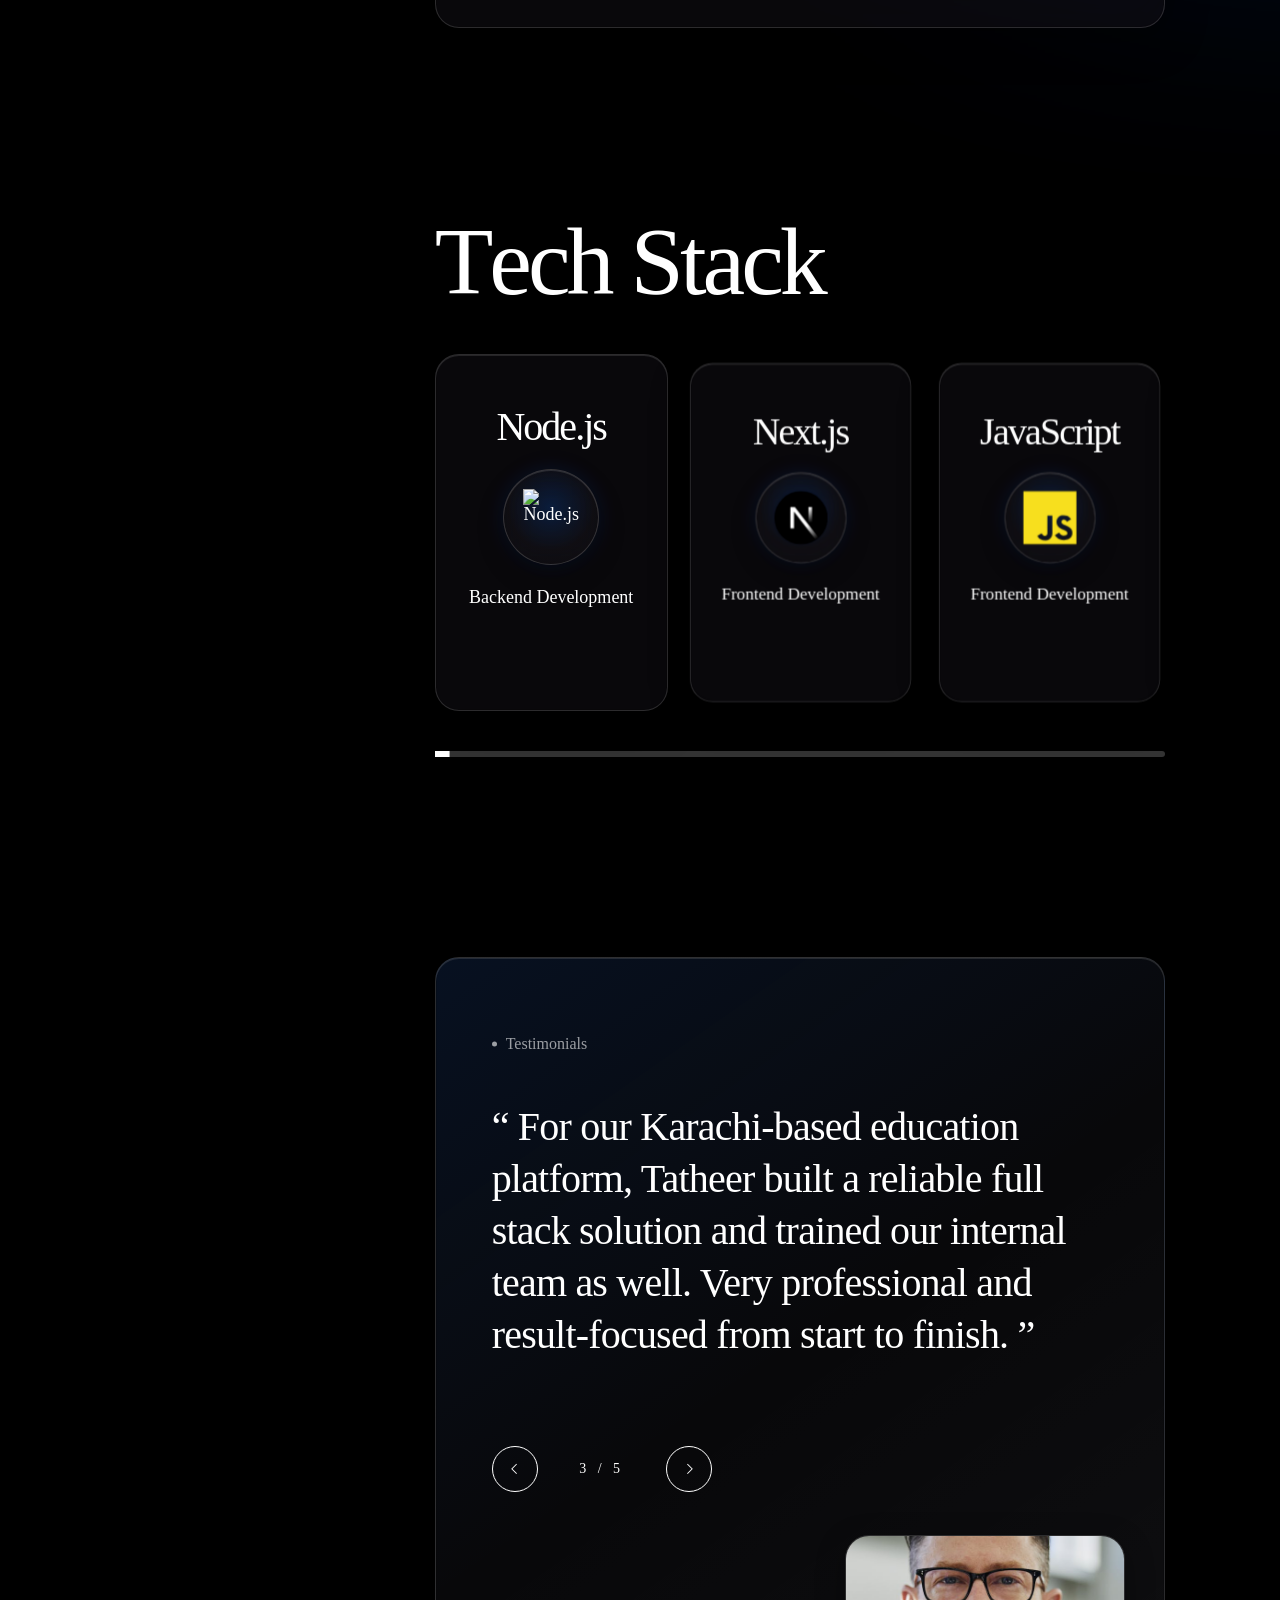
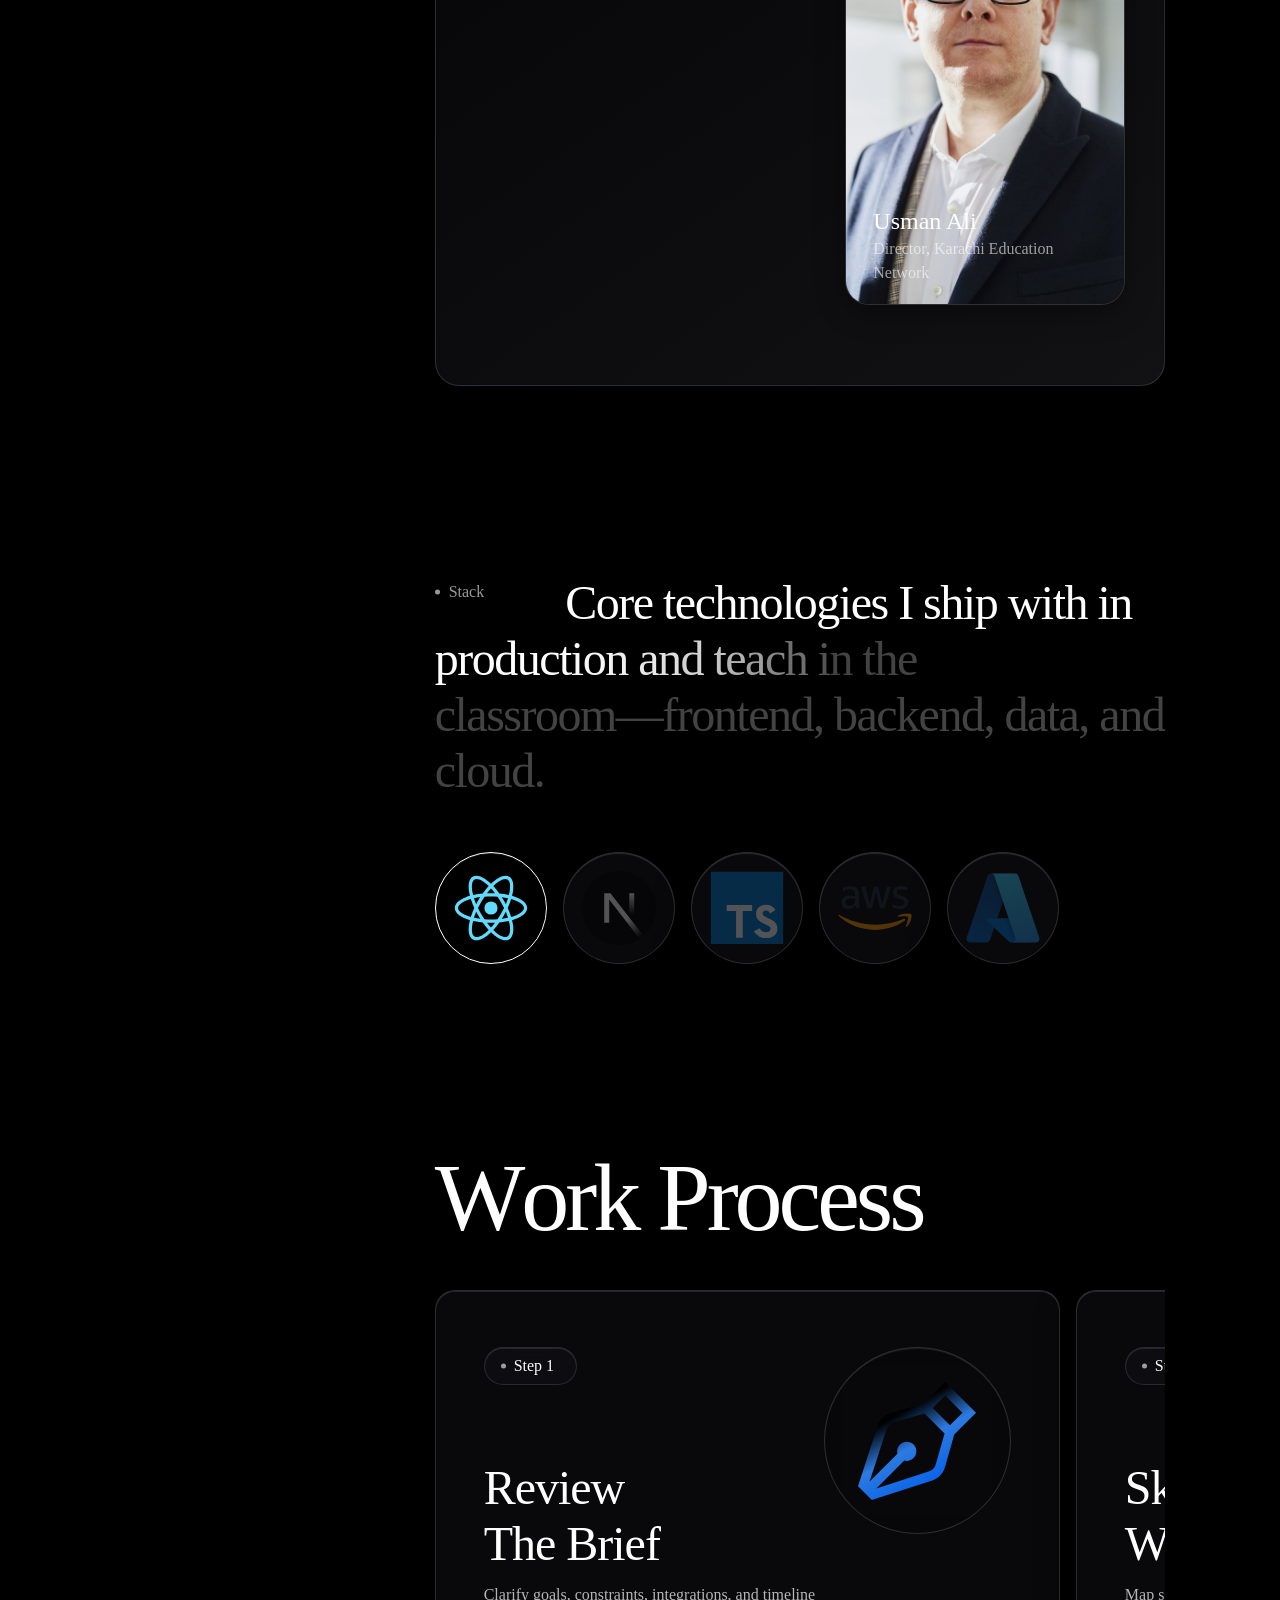
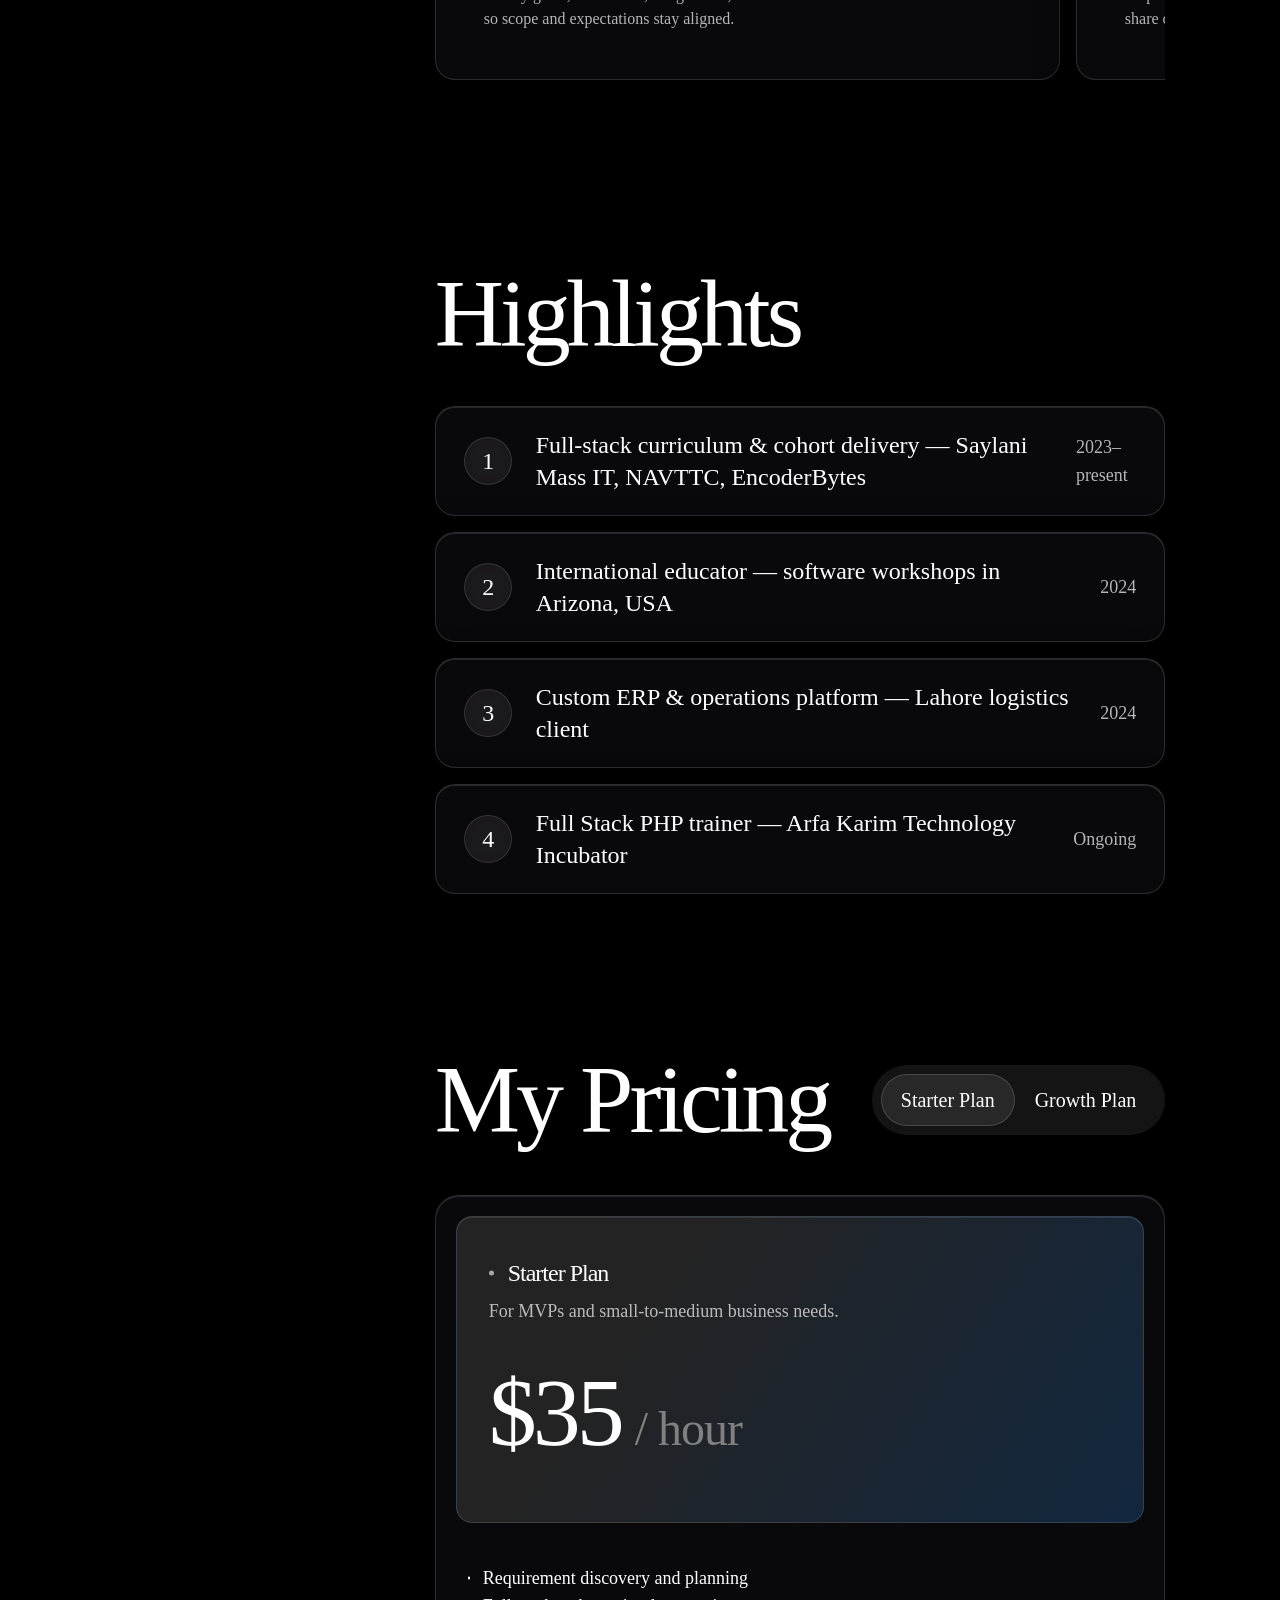
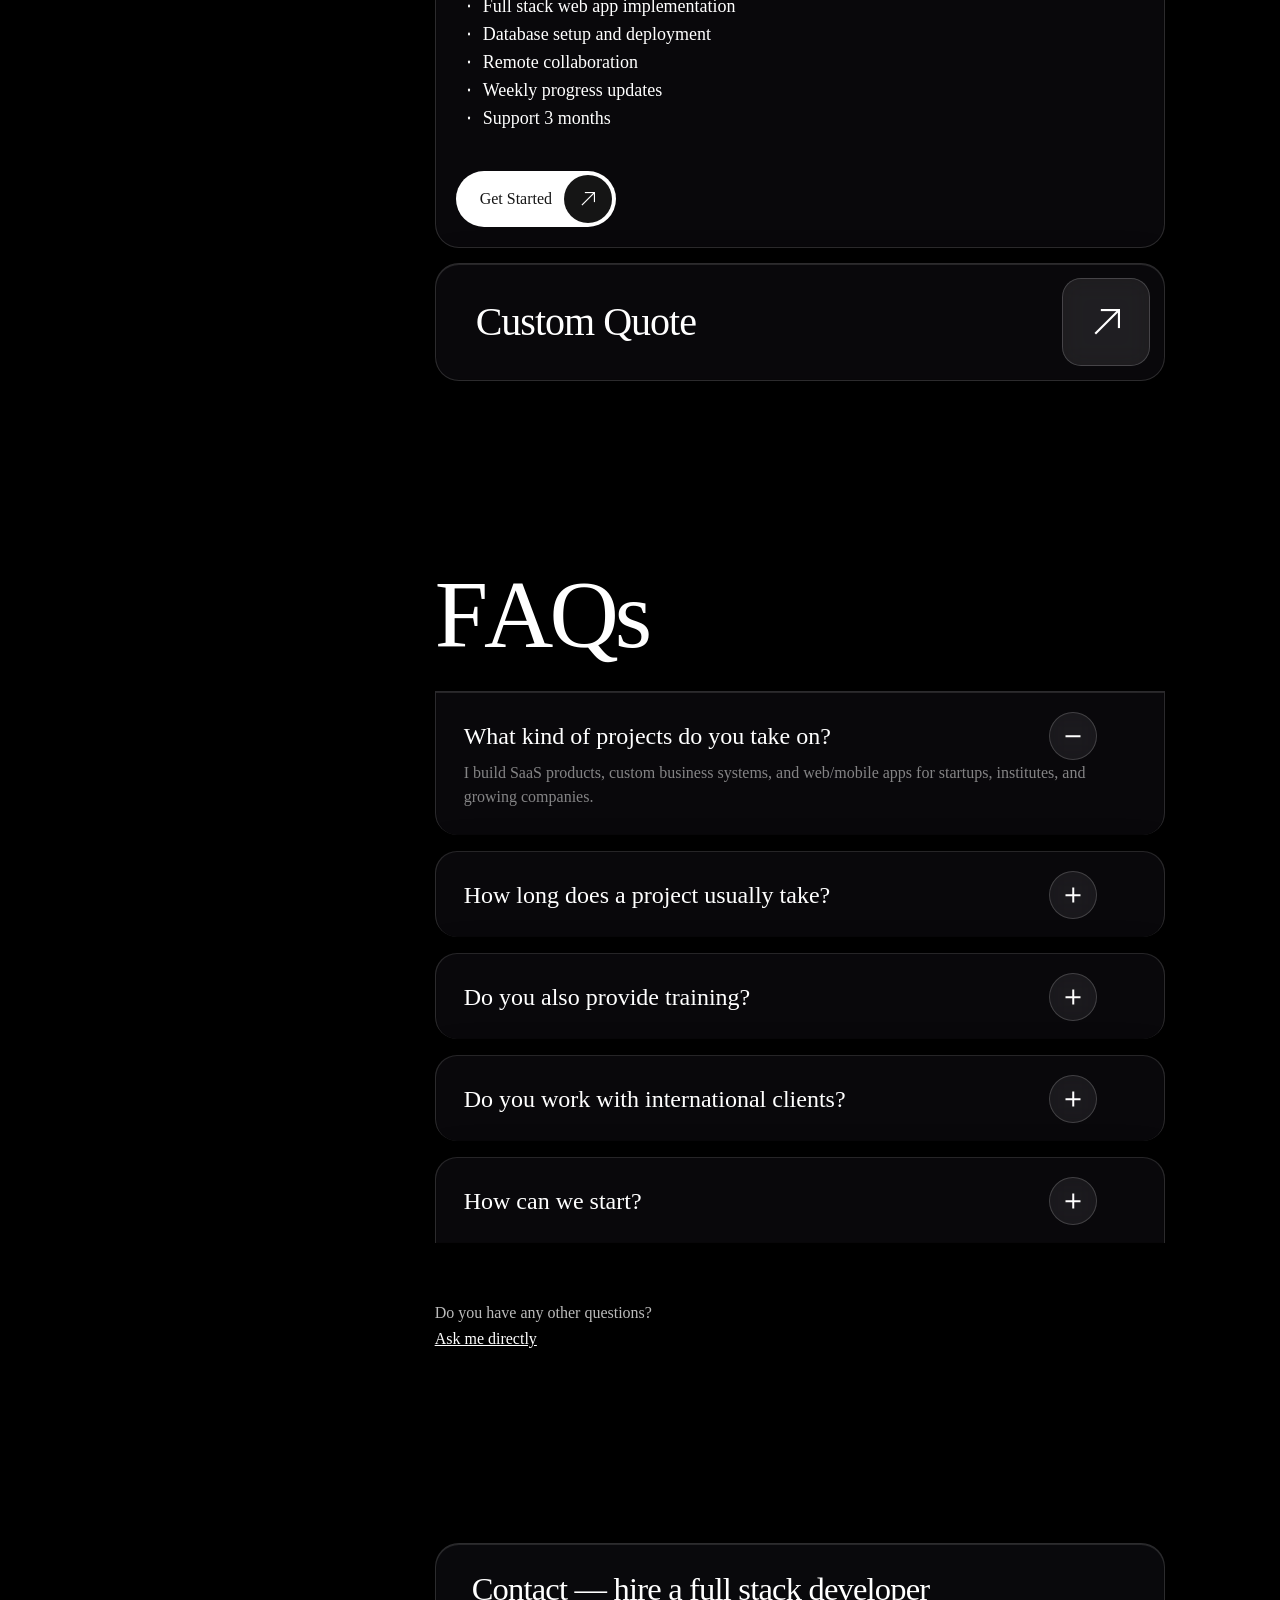
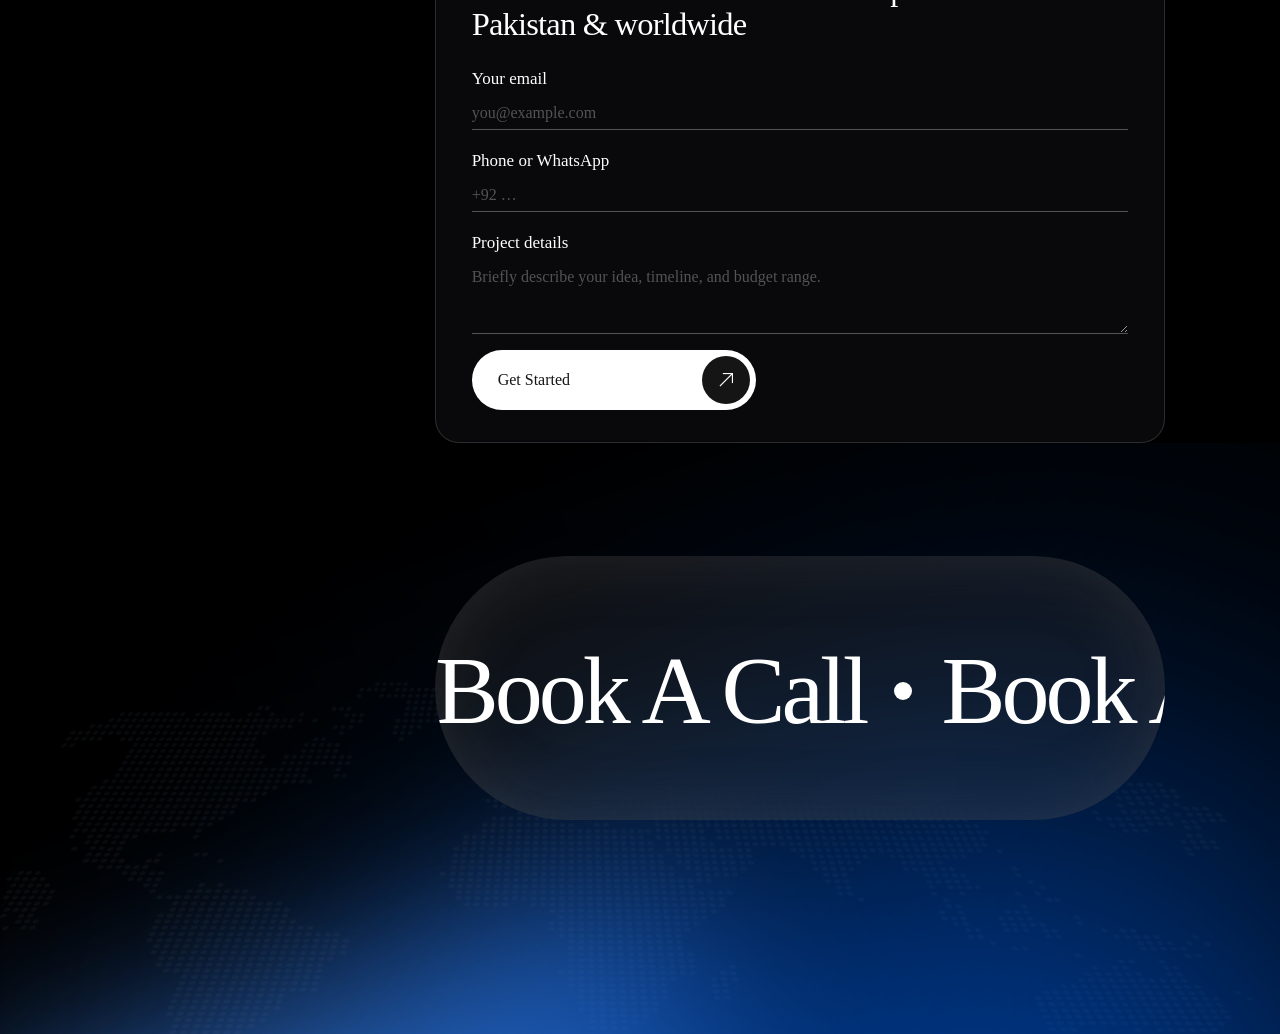
==== commit 44ab27f0: "Remove JS custom cursor; use lightweight CSS dot cursor; update LinkedIn URL Co-authored-by: Cursor " ====
--- a/index.html
+++ b/index.html
@@ -164,7 +164,7 @@
                     <div class="heading text-body-1 dot-before">Social Network</div>
                     <ul class="social-links">
                         <li>
-                            <a href="https://linkedin.com/in/tatheer" target="_blank" rel="noopener noreferrer" aria-label="LinkedIn"><i class="icon icon-linkedin-in"></i></a>
+                            <a href="https://www.linkedin.com/in/tatheer-hussain/" target="_blank" rel="noopener noreferrer" aria-label="LinkedIn"><i class="icon icon-linkedin-in"></i></a>
                         </li>
                         <li>
                             <a href="https://github.com/00tatheer00" target="_blank" rel="noopener noreferrer" aria-label="GitHub"><i class="icon icon-github"></i></a>
@@ -278,7 +278,7 @@
                 </div>
                 <ul class="social-links justify-content-center">
                     <li>
-                        <a href="https://linkedin.com/in/tatheer" target="_blank" rel="noopener noreferrer" aria-label="LinkedIn"><i class="icon icon-linkedin-in"></i></a>
+                        <a href="https://www.linkedin.com/in/tatheer-hussain/" target="_blank" rel="noopener noreferrer" aria-label="LinkedIn"><i class="icon icon-linkedin-in"></i></a>
                     </li>
                     <li>
                         <a href="https://github.com/00tatheer00" target="_blank" rel="noopener noreferrer" aria-label="GitHub"><i class="icon icon-github"></i></a>
@@ -1640,7 +1640,7 @@
             "addressCountry": "PK"
           },
           "sameAs": [
-            "https://linkedin.com/in/tatheer",
+            "https://www.linkedin.com/in/tatheer-hussain/",
             "https://github.com/00tatheer00",
             "https://instagram.com/s_tatheer_hussain",
             "https://facebook.com/tatheer.hussainsth"
--- a/asset/css/styles.css
+++ b/asset/css/styles.css
@@ -4651,39 +4651,45 @@
   }
 }
 
-/*------------ Custom site cursor — SVG arrow + animated inner fill ---------- */
-body.site-cursor-on {
-  cursor: none;
-}
-/* Accordion / services use div[role=button] — must override global `a{cursor:pointer}` & Bootstrap */
-body.site-cursor-on,
-body.site-cursor-on * {
-  cursor: none !important;
-}
-.site-cursor {
-  pointer-events: none;
-  position: fixed;
-  left: 0;
-  top: 0;
-  z-index: 2147483647;
-  transform: translate3d(-100px, -100px, 0);
-  will-change: transform;
-  backface-visibility: hidden;
-  /* Single, cheap shadow — animating filter on the moving layer caused jank */
-  filter: drop-shadow(0 2px 5px rgba(0, 0, 0, 0.4));
-}
-.site-cursor-svg {
-  display: block;
-  transform-origin: 0 0;
-  /* Only the hover scale eases; position tracks at full speed via JS + rAF */
-  transition: transform 0.12s ease-out;
-}
-body.site-cursor-on.site-cursor-pointer .site-cursor {
-  filter: drop-shadow(0 0 10px color-mix(in srgb, var(--primary) 45%, transparent))
-    drop-shadow(0 3px 8px rgba(0, 0, 0, 0.45));
-}
-body.site-cursor-on.site-cursor-pointer .site-cursor-svg {
-  transform: scale(1.1);
+/*------------ Dot cursor (CSS only — no JS / rAF) --------------------------- */
+:root {
+  --site-cursor-dot: url("data:image/svg+xml,%3Csvg xmlns='http://www.w3.org/2000/svg' width='12' height='12'%3E%3Ccircle cx='6' cy='6' r='5' fill='%23ffffff' fill-opacity='0.95'/%3E%3Ccircle cx='6' cy='6' r='5' fill='none' stroke='%23005fea' stroke-width='1.5'/%3E%3C/svg%3E")
+      6 6,
+    auto;
+}
+
+@media (pointer: fine) and (min-width: 992px) {
+  html,
+  body,
+  a,
+  button,
+  [role="button"],
+  label,
+  .tf-btn-menu,
+  .close-canvas,
+  .scroll-to,
+  .overlay,
+  input[type="submit"],
+  input[type="button"],
+  input[type="checkbox"],
+  input[type="radio"],
+  input[type="range"],
+  input[type="file"],
+  select {
+    cursor: var(--site-cursor-dot);
+  }
+
+  input:not([type="checkbox"]):not([type="radio"]):not([type="range"]):not([type="file"]):not([type="submit"]):not([type="button"]),
+  textarea,
+  [contenteditable="true"] {
+    cursor: text !important;
+  }
+}
+
+@media (prefers-reduced-motion: reduce) {
+  :root {
+    --site-cursor-dot: auto;
+  }
 }
 
 /*-------------- Responsive ----------------- */
